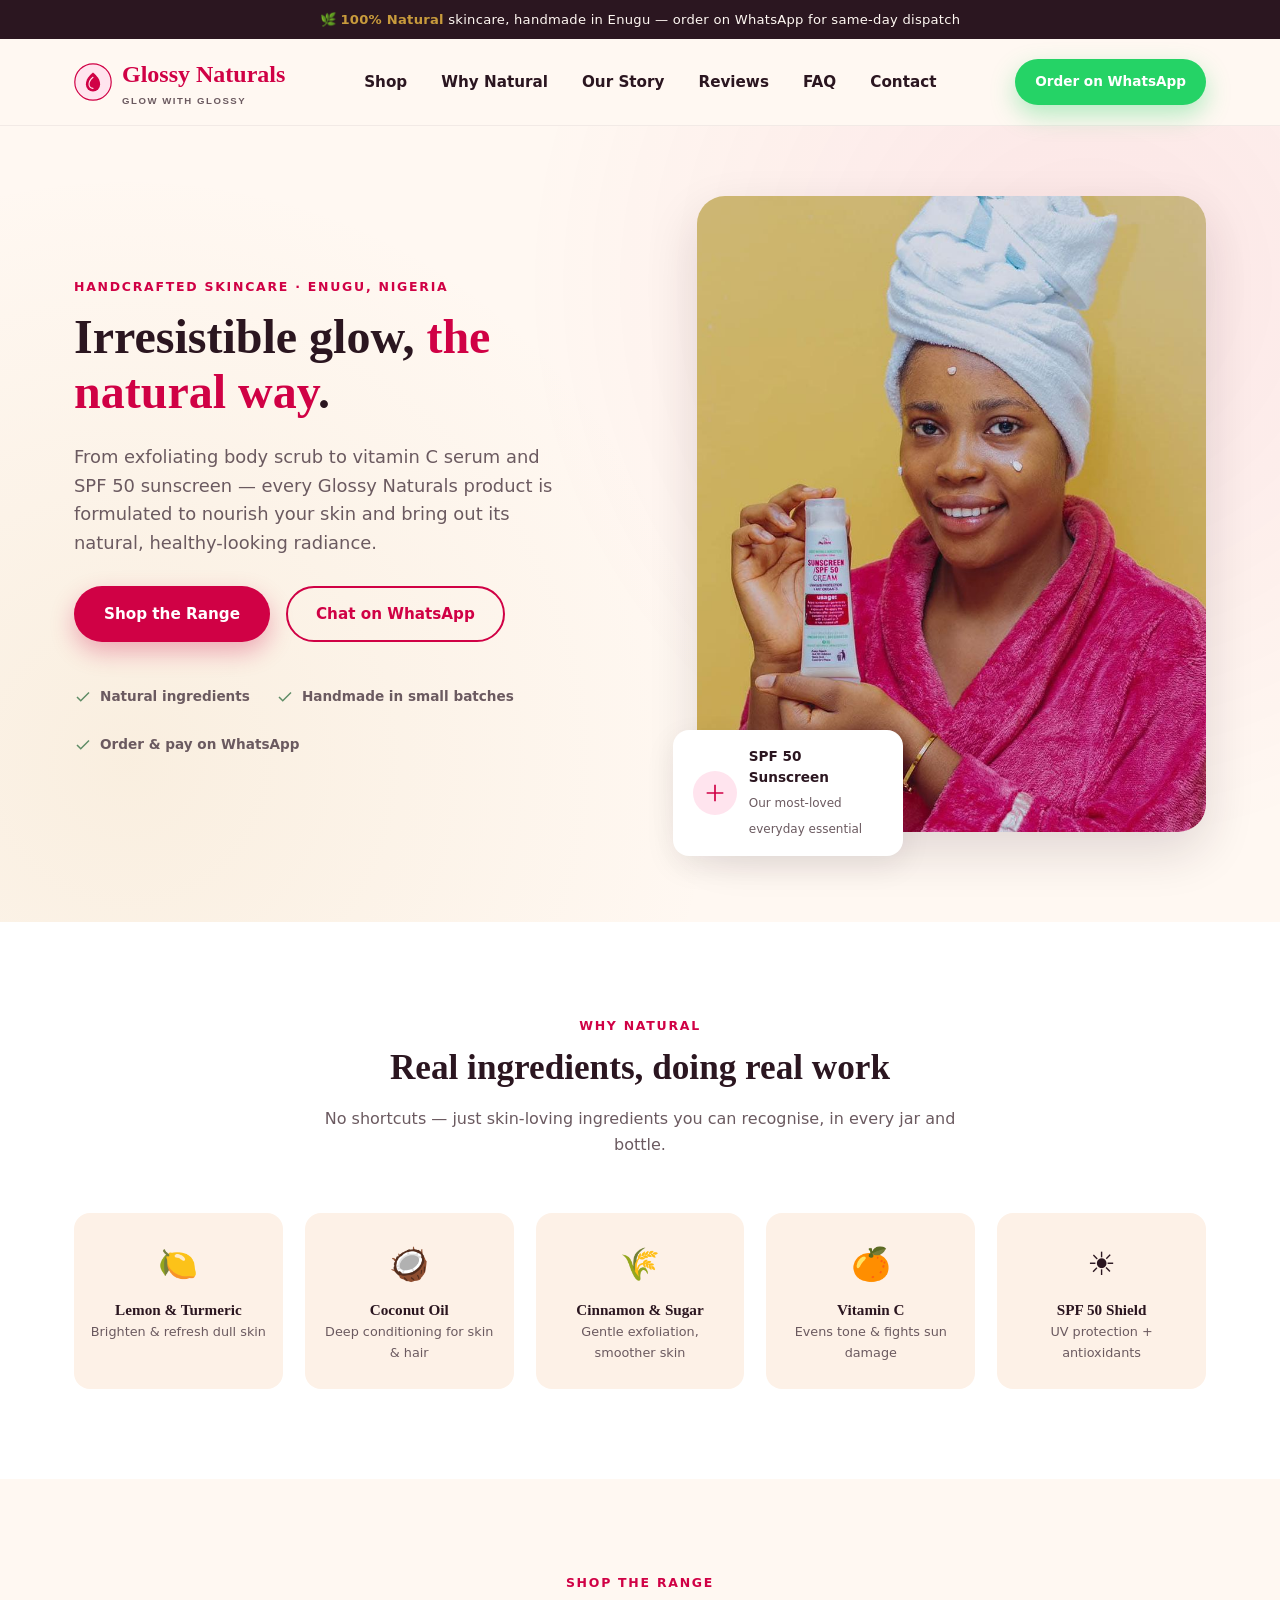
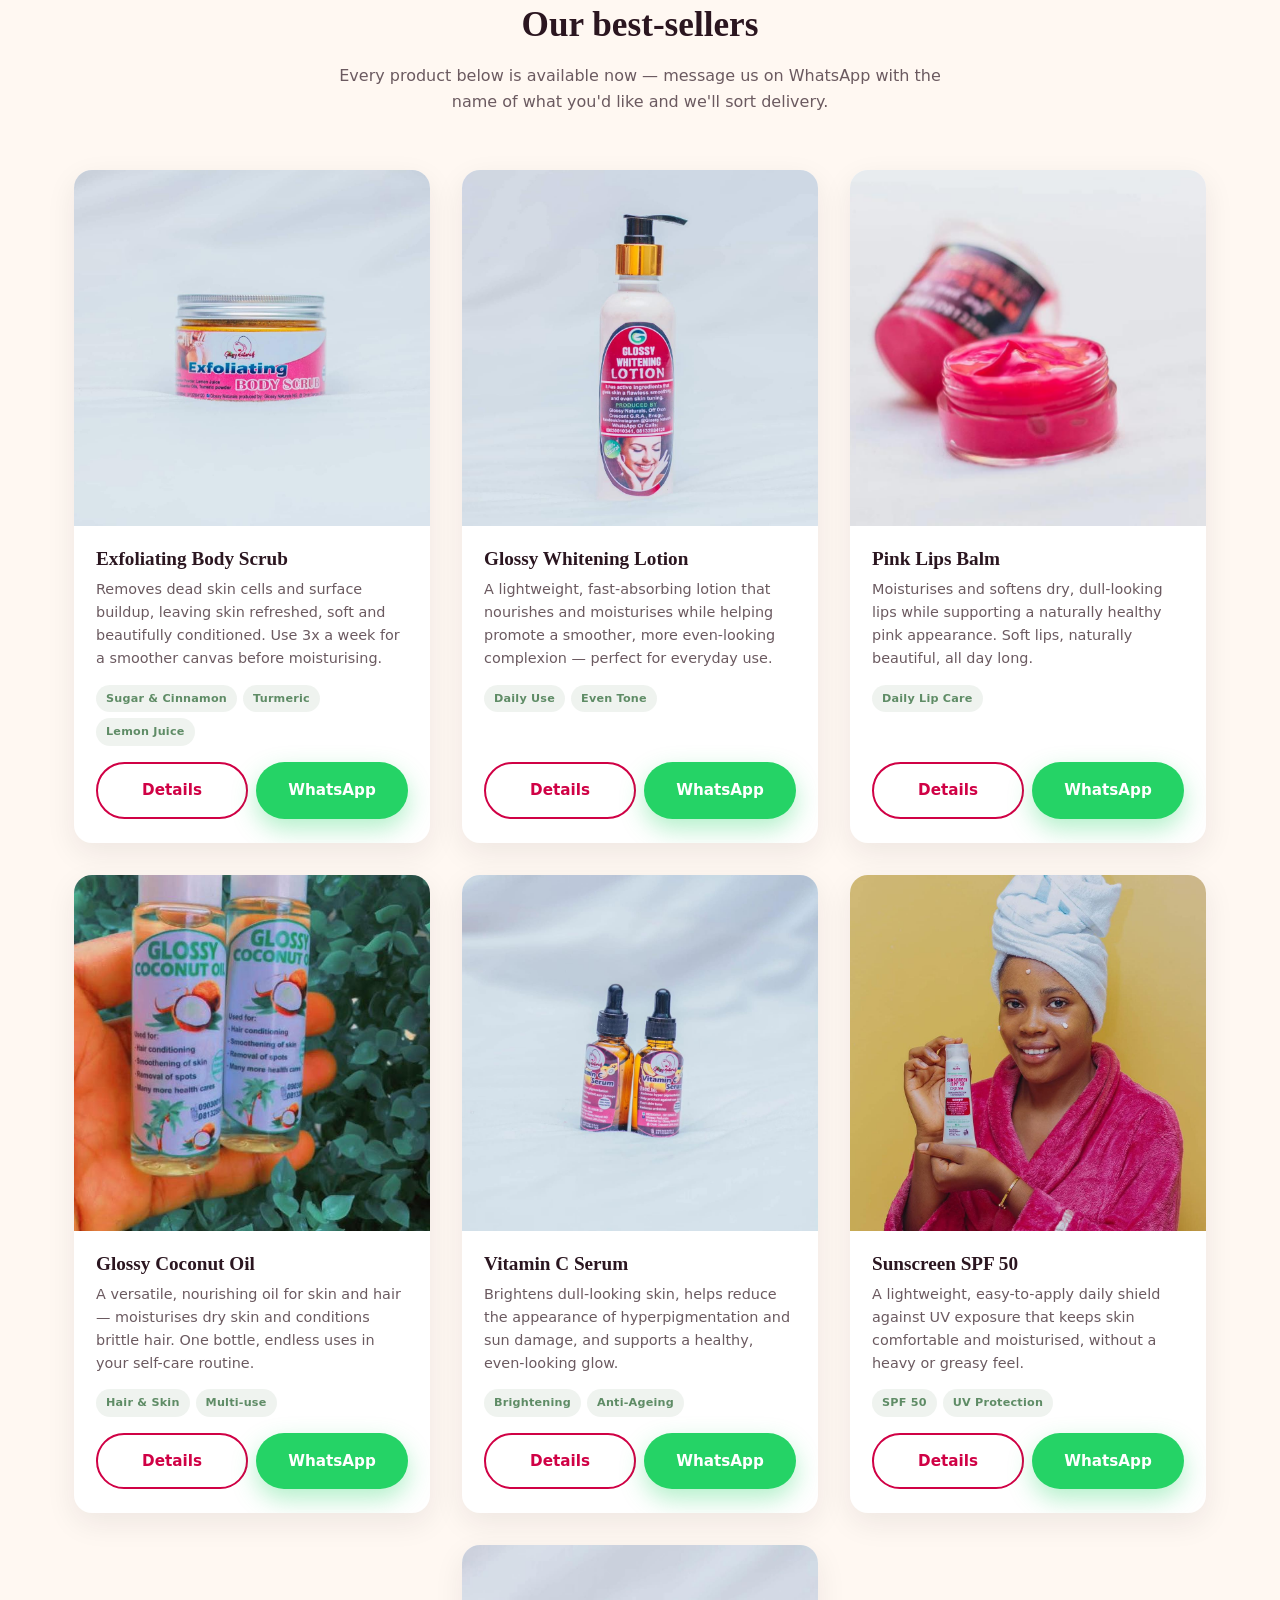
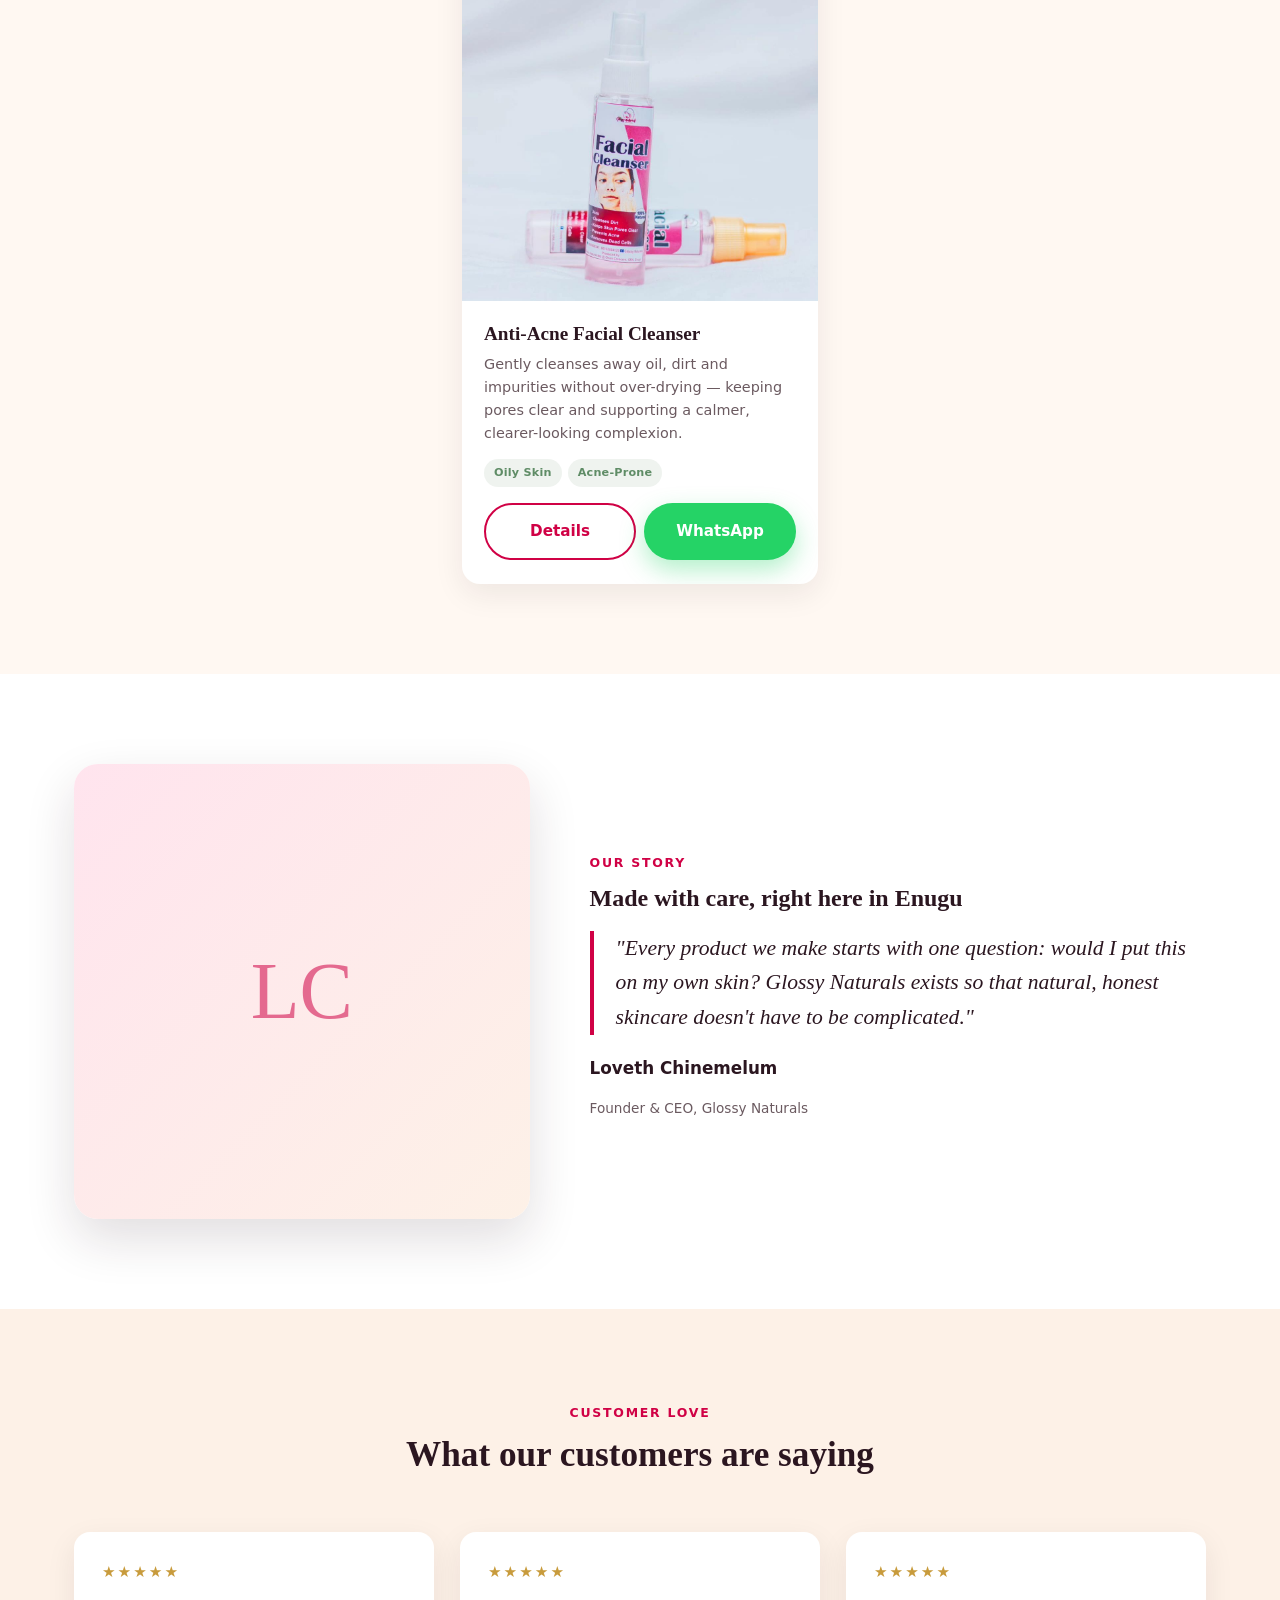
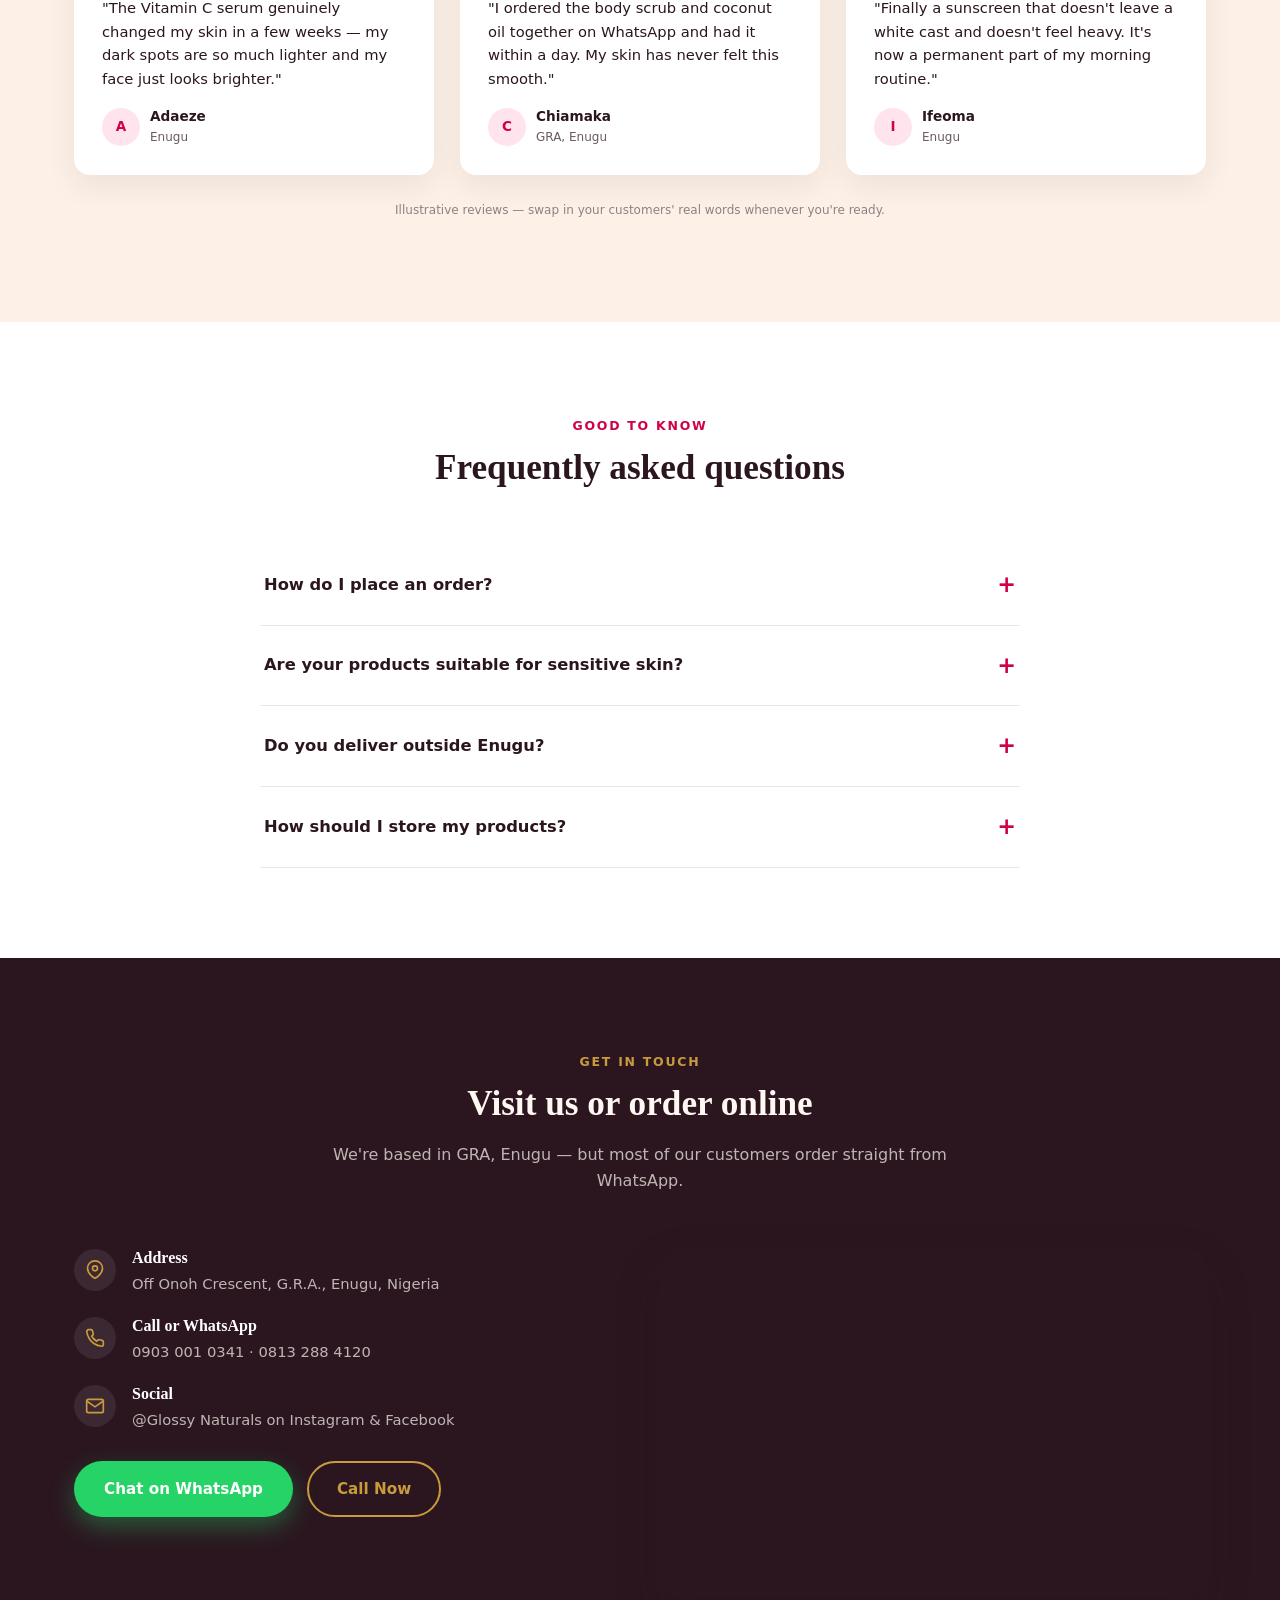
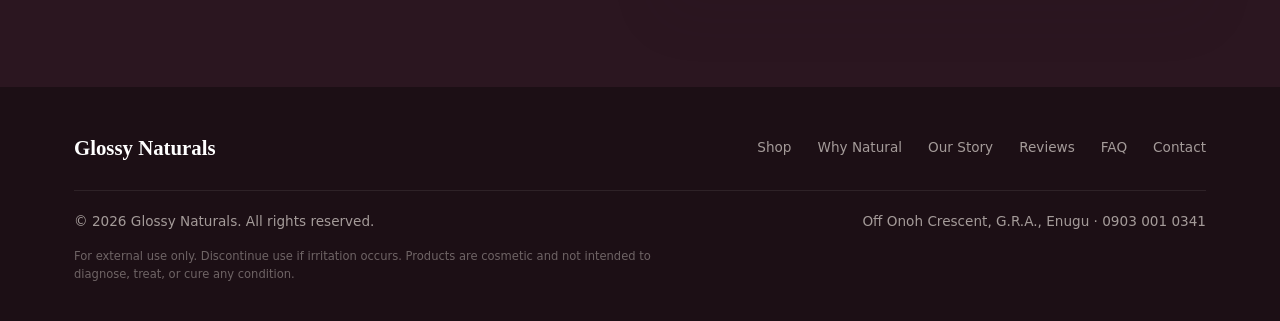
==== index.html @ 14a7ec9c "Add Glossy Naturals skincare site with per-product pages Multi-page site for Glossy Naturals (Enugu," ====
<!DOCTYPE html>
<html lang="en">
<head>
<meta charset="UTF-8">
<meta name="viewport" content="width=device-width, initial-scale=1.0">
<title>Glossy Naturals | Natural Skincare, Handcrafted in Enugu</title>
<meta name="description" content="Glossy Naturals — natural body scrubs, whitening lotion, vitamin C serum, sunscreen and more, handcrafted in Enugu. Order on WhatsApp today.">
<link rel="stylesheet" href="css/style.css">
</head>
<body>

<div class="topbar">🌿 <strong>100% Natural</strong> skincare, handmade in Enugu — order on WhatsApp for same-day dispatch</div>

<header>
  <div class="nav-wrap">
    <a href="#top" class="logo">
      <svg class="mark" viewBox="0 0 48 48" fill="none" xmlns="http://www.w3.org/2000/svg">
        <circle cx="24" cy="24" r="23" fill="#FFE4EE" stroke="#D00145" stroke-width="1.5"/>
        <path d="M24 12c-5 4-9 9-9 15a9 9 0 0018 0c0-6-4-11-9-15z" fill="#D00145"/>
        <path d="M24 18c-2.8 2.4-5 5.4-5 8.6A5 5 0 0024 32" stroke="#FFE4EE" stroke-width="1.4" stroke-linecap="round" fill="none"/>
      </svg>
      <span>Glossy Naturals<br><small>Glow With Glossy</small></span>
    </a>
    <nav class="links">
      <a href="#shop">Shop</a>
      <a href="#ingredients">Why Natural</a>
      <a href="#founder">Our Story</a>
      <a href="#reviews">Reviews</a>
      <a href="#faq">FAQ</a>
      <a href="#contact">Contact</a>
    </nav>
    <div class="nav-cta">
      <a href="https://wa.me/2349030010341?text=Hi%20Glossy%20Naturals%2C%20I%27d%20like%20to%20place%20an%20order" class="btn btn-whatsapp btn-sm" target="_blank" rel="noopener">Order on WhatsApp</a>
      <button class="hamburger" aria-label="Menu" id="hamburgerBtn">
        <span></span><span></span><span></span>
      </button>
    </div>
  </div>
  <div class="mobile-menu" id="mobileMenu">
    <a href="#shop">Shop</a>
    <a href="#ingredients">Why Natural</a>
    <a href="#founder">Our Story</a>
    <a href="#reviews">Reviews</a>
    <a href="#faq">FAQ</a>
    <a href="#contact">Contact</a>
  </div>
</header>

<div id="top"></div>

<section class="hero">
  <div class="container">
    <div class="hero-copy reveal">
      <span class="eyebrow">Handcrafted Skincare · Enugu, Nigeria</span>
      <h1>Irresistible glow, <em>the natural way</em>.</h1>
      <p class="lead">From exfoliating body scrub to vitamin C serum and SPF 50 sunscreen — every Glossy Naturals product is formulated to nourish your skin and bring out its natural, healthy-looking radiance.</p>
      <div class="hero-ctas">
        <a href="#shop" class="btn btn-primary">Shop the Range</a>
        <a href="https://wa.me/2349030010341?text=Hi%20Glossy%20Naturals%2C%20I%27d%20like%20to%20place%20an%20order" class="btn btn-outline" target="_blank" rel="noopener">Chat on WhatsApp</a>
      </div>
      <div class="hero-trust">
        <div><svg width="18" height="18" viewBox="0 0 24 24" fill="none" stroke="currentColor" stroke-width="2"><path d="M20 6L9 17l-5-5"/></svg> Natural ingredients</div>
        <div><svg width="18" height="18" viewBox="0 0 24 24" fill="none" stroke="currentColor" stroke-width="2"><path d="M20 6L9 17l-5-5"/></svg> Handmade in small batches</div>
        <div><svg width="18" height="18" viewBox="0 0 24 24" fill="none" stroke="currentColor" stroke-width="2"><path d="M20 6L9 17l-5-5"/></svg> Order &amp; pay on WhatsApp</div>
      </div>
    </div>
    <div class="hero-photo reveal">
      <div class="frame"><img src="images/sunscreen-hero.jpg" alt="Customer applying Glossy Naturals Sunscreen SPF 50 cream"></div>
      <div class="hero-badge">
        <div class="dot">
          <svg width="20" height="20" viewBox="0 0 24 24" fill="none" stroke="currentColor" stroke-width="2"><path d="M12 2v20M2 12h20"/></svg>
        </div>
        <div>
          <strong>SPF 50 Sunscreen</strong>
          <span>Our most-loved everyday essential</span>
        </div>
      </div>
    </div>
  </div>
</section>

<section class="ingredients" id="ingredients">
  <div class="container">
    <div class="section-head reveal">
      <span class="eyebrow">Why Natural</span>
      <h2>Real ingredients, doing real work</h2>
      <p>No shortcuts — just skin-loving ingredients you can recognise, in every jar and bottle.</p>
    </div>
    <div class="ing-grid">
      <div class="ing-card reveal">
        <div class="emoji">🍋</div>
        <h4>Lemon &amp; Turmeric</h4>
        <p>Brighten &amp; refresh dull skin</p>
      </div>
      <div class="ing-card reveal">
        <div class="emoji">🥥</div>
        <h4>Coconut Oil</h4>
        <p>Deep conditioning for skin &amp; hair</p>
      </div>
      <div class="ing-card reveal">
        <div class="emoji">🌾</div>
        <h4>Cinnamon &amp; Sugar</h4>
        <p>Gentle exfoliation, smoother skin</p>
      </div>
      <div class="ing-card reveal">
        <div class="emoji">🍊</div>
        <h4>Vitamin C</h4>
        <p>Evens tone &amp; fights sun damage</p>
      </div>
      <div class="ing-card reveal">
        <div class="emoji">☀️</div>
        <h4>SPF 50 Shield</h4>
        <p>UV protection + antioxidants</p>
      </div>
    </div>
  </div>
</section>

<section class="products" id="shop">
  <div class="container">
    <div class="section-head reveal">
      <span class="eyebrow">Shop The Range</span>
      <h2>Our best-sellers</h2>
      <p>Every product below is available now — message us on WhatsApp with the name of what you'd like and we'll sort delivery.</p>
    </div>
    <div class="prod-grid">

      <div class="prod-card reveal">
        <div class="prod-img"><a href="scrub.html"><img src="images/scrub.jpg" alt="Glossy Naturals Exfoliating Body Scrub jar"></a></div>
        <div class="prod-body">
          <h3><a href="scrub.html">Exfoliating Body Scrub</a></h3>
          <p class="desc">Removes dead skin cells and surface buildup, leaving skin refreshed, soft and beautifully conditioned. Use 3x a week for a smoother canvas before moisturising.</p>
          <div class="prod-tags"><span>Sugar &amp; Cinnamon</span><span>Turmeric</span><span>Lemon Juice</span></div>
          <div class="prod-actions">
            <a href="scrub.html" class="btn btn-outline">Details</a>
            <a href="https://wa.me/2349030010341?text=Hi%2C%20I%27d%20like%20to%20order%20the%20Exfoliating%20Body%20Scrub" class="btn btn-whatsapp" target="_blank" rel="noopener">WhatsApp</a>
          </div>
        </div>
      </div>

      <div class="prod-card reveal">
        <div class="prod-img"><a href="whitening-lotion.html"><img src="images/lotion.jpg" alt="Glossy Whitening Body Lotion bottle"></a></div>
        <div class="prod-body">
          <h3><a href="whitening-lotion.html">Glossy Whitening Lotion</a></h3>
          <p class="desc">A lightweight, fast-absorbing lotion that nourishes and moisturises while helping promote a smoother, more even-looking complexion — perfect for everyday use.</p>
          <div class="prod-tags"><span>Daily Use</span><span>Even Tone</span></div>
          <div class="prod-actions">
            <a href="whitening-lotion.html" class="btn btn-outline">Details</a>
            <a href="https://wa.me/2349030010341?text=Hi%2C%20I%27d%20like%20to%20order%20the%20Glossy%20Whitening%20Lotion" class="btn btn-whatsapp" target="_blank" rel="noopener">WhatsApp</a>
          </div>
        </div>
      </div>

      <div class="prod-card reveal">
        <div class="prod-img"><a href="lip-balm.html"><img src="images/lipbalm.jpg" alt="Pink Lips Balm open jar"></a></div>
        <div class="prod-body">
          <h3><a href="lip-balm.html">Pink Lips Balm</a></h3>
          <p class="desc">Moisturises and softens dry, dull-looking lips while supporting a naturally healthy pink appearance. Soft lips, naturally beautiful, all day long.</p>
          <div class="prod-tags"><span>Daily Lip Care</span></div>
          <div class="prod-actions">
            <a href="lip-balm.html" class="btn btn-outline">Details</a>
            <a href="https://wa.me/2349030010341?text=Hi%2C%20I%27d%20like%20to%20order%20the%20Pink%20Lips%20Balm" class="btn btn-whatsapp" target="_blank" rel="noopener">WhatsApp</a>
          </div>
        </div>
      </div>

      <div class="prod-card reveal">
        <div class="prod-img"><a href="coconut-oil.html"><img src="images/coconut-oil.jpg" alt="Glossy Coconut Oil bottles"></a></div>
        <div class="prod-body">
          <h3><a href="coconut-oil.html">Glossy Coconut Oil</a></h3>
          <p class="desc">A versatile, nourishing oil for skin and hair — moisturises dry skin and conditions brittle hair. One bottle, endless uses in your self-care routine.</p>
          <div class="prod-tags"><span>Hair &amp; Skin</span><span>Multi-use</span></div>
          <div class="prod-actions">
            <a href="coconut-oil.html" class="btn btn-outline">Details</a>
            <a href="https://wa.me/2349030010341?text=Hi%2C%20I%27d%20like%20to%20order%20the%20Glossy%20Coconut%20Oil" class="btn btn-whatsapp" target="_blank" rel="noopener">WhatsApp</a>
          </div>
        </div>
      </div>

      <div class="prod-card reveal">
        <div class="prod-img"><a href="vitamin-c-serum.html"><img src="images/vitamin-c-serum.jpg" alt="Glossy Naturals Vitamin C Serum bottles"></a></div>
        <div class="prod-body">
          <h3><a href="vitamin-c-serum.html">Vitamin C Serum</a></h3>
          <p class="desc">Brightens dull-looking skin, helps reduce the appearance of hyperpigmentation and sun damage, and supports a healthy, even-looking glow.</p>
          <div class="prod-tags"><span>Brightening</span><span>Anti-Ageing</span></div>
          <div class="prod-actions">
            <a href="vitamin-c-serum.html" class="btn btn-outline">Details</a>
            <a href="https://wa.me/2349030010341?text=Hi%2C%20I%27d%20like%20to%20order%20the%20Vitamin%20C%20Serum" class="btn btn-whatsapp" target="_blank" rel="noopener">WhatsApp</a>
          </div>
        </div>
      </div>

      <div class="prod-card reveal">
        <div class="prod-img"><a href="sunscreen.html"><img src="images/sunscreen-hero.jpg" alt="Glossy Naturals Sunscreen SPF 50 Cream"></a></div>
        <div class="prod-body">
          <h3><a href="sunscreen.html">Sunscreen SPF 50</a></h3>
          <p class="desc">A lightweight, easy-to-apply daily shield against UV exposure that keeps skin comfortable and moisturised, without a heavy or greasy feel.</p>
          <div class="prod-tags"><span>SPF 50</span><span>UV Protection</span></div>
          <div class="prod-actions">
            <a href="sunscreen.html" class="btn btn-outline">Details</a>
            <a href="https://wa.me/2349030010341?text=Hi%2C%20I%27d%20like%20to%20order%20the%20Sunscreen%20SPF%2050" class="btn btn-whatsapp" target="_blank" rel="noopener">WhatsApp</a>
          </div>
        </div>
      </div>

      <div class="prod-card reveal">
        <div class="prod-img"><a href="facial-cleanser.html"><img src="images/facial-cleanser.jpg" alt="Glossy Naturals Facial Cleanser bottles"></a></div>
        <div class="prod-body">
          <h3><a href="facial-cleanser.html">Anti-Acne Facial Cleanser</a></h3>
          <p class="desc">Gently cleanses away oil, dirt and impurities without over-drying — keeping pores clear and supporting a calmer, clearer-looking complexion.</p>
          <div class="prod-tags"><span>Oily Skin</span><span>Acne-Prone</span></div>
          <div class="prod-actions">
            <a href="facial-cleanser.html" class="btn btn-outline">Details</a>
            <a href="https://wa.me/2349030010341?text=Hi%2C%20I%27d%20like%20to%20order%20the%20Anti-Acne%20Facial%20Cleanser" class="btn btn-whatsapp" target="_blank" rel="noopener">WhatsApp</a>
          </div>
        </div>
      </div>

    </div>
  </div>
</section>

<section class="founder" id="founder">
  <div class="container">
    <div class="founder-photo reveal">
      <span class="initials">LC</span>
    </div>
    <div class="reveal">
      <span class="eyebrow">Our Story</span>
      <h2>Made with care, right here in Enugu</h2>
      <p class="founder-quote">"Every product we make starts with one question: would I put this on my own skin? Glossy Naturals exists so that natural, honest skincare doesn't have to be complicated."</p>
      <p class="founder-name">Loveth Chinemelum</p>
      <p class="founder-role">Founder &amp; CEO, Glossy Naturals</p>
    </div>
  </div>
</section>

<section class="reviews" id="reviews">
  <div class="container">
    <div class="section-head reveal">
      <span class="eyebrow">Customer Love</span>
      <h2>What our customers are saying</h2>
    </div>
    <div class="rev-grid">
      <div class="rev-card reveal">
        <div class="stars">★★★★★</div>
        <p>"The Vitamin C serum genuinely changed my skin in a few weeks — my dark spots are so much lighter and my face just looks brighter."</p>
        <div class="rev-who">
          <div class="rev-avatar">A</div>
          <div><div class="rev-name">Adaeze</div><div class="rev-loc">Enugu</div></div>
        </div>
      </div>
      <div class="rev-card reveal">
        <div class="stars">★★★★★</div>
        <p>"I ordered the body scrub and coconut oil together on WhatsApp and had it within a day. My skin has never felt this smooth."</p>
        <div class="rev-who">
          <div class="rev-avatar">C</div>
          <div><div class="rev-name">Chiamaka</div><div class="rev-loc">GRA, Enugu</div></div>
        </div>
      </div>
      <div class="rev-card reveal">
        <div class="stars">★★★★★</div>
        <p>"Finally a sunscreen that doesn't leave a white cast and doesn't feel heavy. It's now a permanent part of my morning routine."</p>
        <div class="rev-who">
          <div class="rev-avatar">I</div>
          <div><div class="rev-name">Ifeoma</div><div class="rev-loc">Enugu</div></div>
        </div>
      </div>
    </div>
    <p class="reviews-note">Illustrative reviews — swap in your customers' real words whenever you're ready.</p>
  </div>
</section>

<section class="faq" id="faq">
  <div class="container">
    <div class="section-head reveal">
      <span class="eyebrow">Good To Know</span>
      <h2>Frequently asked questions</h2>
    </div>
    <div class="faq-list">
      <div class="faq-item reveal">
        <div class="faq-q">How do I place an order? <span class="plus">+</span></div>
        <div class="faq-a"><div class="faq-a-inner">Message us directly on WhatsApp with the product(s) you'd like, and we'll confirm price and arrange delivery or pickup from our GRA location in Enugu.</div></div>
      </div>
      <div class="faq-item reveal">
        <div class="faq-q">Are your products suitable for sensitive skin? <span class="plus">+</span></div>
        <div class="faq-a"><div class="faq-a-inner">Our formulas are made to be gentle for everyday use, but we always recommend a small patch test first, and to discontinue use if any irritation occurs — especially with exfoliating or active products.</div></div>
      </div>
      <div class="faq-item reveal">
        <div class="faq-q">Do you deliver outside Enugu? <span class="plus">+</span></div>
        <div class="faq-a"><div class="faq-a-inner">Yes — send us your location on WhatsApp and we'll let you know the delivery options and cost for your area.</div></div>
      </div>
      <div class="faq-item reveal">
        <div class="faq-q">How should I store my products? <span class="plus">+</span></div>
        <div class="faq-a"><div class="faq-a-inner">Keep all products in a cool, dry place, out of reach of children, and away from direct sunlight to preserve freshness.</div></div>
      </div>
    </div>
  </div>
</section>

<section class="contact" id="contact">
  <div class="container">
    <div class="section-head reveal">
      <span class="eyebrow">Get In Touch</span>
      <h2>Visit us or order online</h2>
      <p>We're based in GRA, Enugu — but most of our customers order straight from WhatsApp.</p>
    </div>
    <div class="contact-grid">
      <div class="contact-info reveal">
        <div class="info-row">
          <div class="ic"><svg width="20" height="20" viewBox="0 0 24 24" fill="none" stroke="currentColor" stroke-width="2"><path d="M21 10c0 7-9 12-9 12s-9-5-9-12a9 9 0 0118 0z"/><circle cx="12" cy="10" r="3"/></svg></div>
          <div><h4>Address</h4><p>Off Onoh Crescent, G.R.A., Enugu, Nigeria</p></div>
        </div>
        <div class="info-row">
          <div class="ic"><svg width="20" height="20" viewBox="0 0 24 24" fill="none" stroke="currentColor" stroke-width="2"><path d="M22 16.92v3a2 2 0 01-2.18 2 19.79 19.79 0 01-8.63-3.07 19.5 19.5 0 01-6-6 19.79 19.79 0 01-3.07-8.67A2 2 0 014.11 2h3a2 2 0 012 1.72c.13.96.36 1.9.68 2.81a2 2 0 01-.45 2.11L8.09 9.91a16 16 0 006 6l1.27-1.27a2 2 0 012.11-.45c.91.32 1.85.55 2.81.68A2 2 0 0122 16.92z"/></svg></div>
          <div><h4>Call or WhatsApp</h4><p>0903 001 0341 · 0813 288 4120</p></div>
        </div>
        <div class="info-row">
          <div class="ic"><svg width="20" height="20" viewBox="0 0 24 24" fill="none" stroke="currentColor" stroke-width="2"><rect x="2" y="4" width="20" height="16" rx="2"/><path d="M22 6l-10 7L2 6"/></svg></div>
          <div><h4>Social</h4><p>@Glossy Naturals on Instagram &amp; Facebook</p></div>
        </div>
        <div class="contact-ctas">
          <a href="https://wa.me/2349030010341?text=Hi%20Glossy%20Naturals%2C%20I%27d%20like%20to%20place%20an%20order" class="btn btn-whatsapp" target="_blank" rel="noopener">Chat on WhatsApp</a>
          <a href="tel:+2349030010341" class="btn btn-outline" style="border-color:var(--gold);color:var(--gold);">Call Now</a>
        </div>
      </div>
      <div class="map-wrap reveal">
        <iframe src="https://maps.google.com/maps?q=Onoh+Crescent+GRA+Enugu+Nigeria&z=15&output=embed" loading="lazy" allowfullscreen></iframe>
      </div>
    </div>
  </div>
</section>

<footer>
  <div class="container">
    <div class="foot-top">
      <div class="foot-logo">Glossy Naturals</div>
      <div class="foot-links">
        <a href="#shop">Shop</a>
        <a href="#ingredients">Why Natural</a>
        <a href="#founder">Our Story</a>
        <a href="#reviews">Reviews</a>
        <a href="#faq">FAQ</a>
        <a href="#contact">Contact</a>
      </div>
    </div>
    <div class="foot-bottom">
      <span>© <span id="year"></span> Glossy Naturals. All rights reserved.</span>
      <span>Off Onoh Crescent, G.R.A., Enugu · 0903 001 0341</span>
    </div>
    <p class="disclaimer">For external use only. Discontinue use if irritation occurs. Products are cosmetic and not intended to diagnose, treat, or cure any condition.</p>
  </div>
</footer>

<div class="sticky-cta">
  <a href="https://wa.me/2349030010341?text=Hi%20Glossy%20Naturals%2C%20I%27d%20like%20to%20place%20an%20order" class="btn btn-whatsapp" target="_blank" rel="noopener">WhatsApp</a>
  <a href="tel:+2349030010341" class="btn btn-primary">Call</a>
</div>

<script src="js/script.js"></script>

</body>
</html>
---- css/style.css ----
:root{
    --pink: #d00145;
    --pink-dark: #8f0030;
    --pink-light: #ffe4ee;
    --gold: #c89b3c;
    --cream: #fff8f2;
    --cream-2: #fdf1e7;
    --sage: #5f8c66;
    --ink: #2b1620;
    --ink-soft: #6b5a60;
    --white: #ffffff;
    --radius: 18px;
    --shadow: 0 10px 30px rgba(43,22,32,0.08);
    --shadow-lg: 0 20px 50px rgba(43,22,32,0.14);
  }
  *{box-sizing:border-box;}
  html{scroll-behavior:smooth;}
  body{
    margin:0;
    font-family:'Segoe UI', system-ui, -apple-system, sans-serif;
    color:var(--ink);
    background:var(--cream);
    line-height:1.6;
    overflow-x:hidden;
  }
  h1,h2,h3,h4{
    font-family:'Georgia', 'Times New Roman', serif;
    margin:0 0 .5em;
    line-height:1.15;
  }
  p{margin:0 0 1em;}
  a{color:inherit;text-decoration:none;}
  img{max-width:100%;display:block;}
  ul{margin:0;padding:0;list-style:none;}
  .container{max-width:1180px;margin:0 auto;padding:0 24px;}
  section{padding:90px 0;}
  .eyebrow{
    display:inline-block;
    font-size:.78rem;
    letter-spacing:.14em;
    text-transform:uppercase;
    color:var(--pink);
    font-weight:700;
    margin-bottom:12px;
  }
  .btn{
    display:inline-flex;
    align-items:center;
    gap:8px;
    padding:14px 28px;
    border-radius:999px;
    font-weight:600;
    font-size:.95rem;
    cursor:pointer;
    border:2px solid transparent;
    transition:transform .2s ease, box-shadow .2s ease, background .2s ease, color .2s ease;
  }
  .btn:hover{transform:translateY(-2px);}
  .btn-primary{background:var(--pink);color:var(--white);box-shadow:0 10px 24px rgba(208,1,69,.3);}
  .btn-primary:hover{background:var(--pink-dark);}
  .btn-outline{border-color:var(--pink);color:var(--pink);background:transparent;}
  .btn-outline:hover{background:var(--pink);color:var(--white);}
  .btn-whatsapp{background:#25D366;color:#fff;box-shadow:0 10px 24px rgba(37,211,102,.35);}
  .btn-whatsapp:hover{background:#1ea952;}
  .btn-sm{padding:10px 18px;font-size:.85rem;}

  /* ============ TOP BAR ============ */
  .topbar{
    background:var(--ink);
    color:var(--cream);
    text-align:center;
    font-size:.82rem;
    padding:9px 12px;
    letter-spacing:.02em;
  }
  .topbar strong{color:var(--gold);}

  /* ============ HEADER ============ */
  header{
    position:sticky;
    top:0;
    z-index:1000;
    background:var(--cream);
    border-bottom:1px solid rgba(43,22,32,0.06);
  }
  .nav-wrap{
    display:flex;
    align-items:center;
    justify-content:space-between;
    padding:16px 24px;
    max-width:1180px;
    margin:0 auto;
  }
  .logo{
    display:flex;
    align-items:center;
    gap:10px;
    font-family:'Georgia', serif;
    font-weight:700;
    font-size:1.5rem;
    color:var(--pink);
  }
  .logo .mark{
    width:38px;height:38px;flex:none;
  }
  .logo small{
    display:block;
    font-family:'Segoe UI', sans-serif;
    font-size:.6rem;
    letter-spacing:.16em;
    text-transform:uppercase;
    color:var(--ink-soft);
    font-weight:600;
  }
  nav.links{display:flex;gap:34px;}
  nav.links a{
    font-size:.95rem;
    font-weight:600;
    color:var(--ink);
    position:relative;
    padding:4px 0;
  }
  nav.links a::after{
    content:"";
    position:absolute;left:0;bottom:-2px;
    width:0;height:2px;background:var(--pink);
    transition:width .25s ease;
  }
  nav.links a:hover::after{width:100%;}
  .nav-cta{display:flex;align-items:center;gap:14px;}
  .hamburger{
    display:none;
    flex-direction:column;
    gap:5px;
    cursor:pointer;
    background:none;border:none;padding:6px;
  }
  .hamburger span{width:26px;height:2px;background:var(--ink);border-radius:2px;transition:.3s;}
  .mobile-menu{
    display:none;
    flex-direction:column;
    background:var(--white);
    border-top:1px solid rgba(43,22,32,0.08);
    padding:10px 24px 22px;
  }
  .mobile-menu a{
    padding:14px 0;
    border-bottom:1px solid rgba(43,22,32,0.06);
    font-weight:600;
  }
  .mobile-menu.open{display:flex;}

  /* ============ HERO ============ */
  .hero{
    padding:70px 0 90px;
    background:
      radial-gradient(circle at 85% 20%, rgba(208,1,69,0.08), transparent 45%),
      radial-gradient(circle at 10% 80%, rgba(200,155,60,0.10), transparent 45%);
  }
  .hero .container{
    display:grid;
    grid-template-columns:1.05fr .95fr;
    gap:60px;
    align-items:center;
  }
  .hero h1{font-size:3rem;color:var(--ink);}
  .hero h1 em{color:var(--pink);font-style:normal;}
  .hero p.lead{font-size:1.12rem;color:var(--ink-soft);max-width:480px;}
  .hero-ctas{display:flex;gap:16px;margin-top:28px;flex-wrap:wrap;}
  .hero-trust{
    display:flex;gap:26px;margin-top:44px;flex-wrap:wrap;
  }
  .hero-trust div{font-size:.85rem;color:var(--ink-soft);display:flex;align-items:center;gap:8px;font-weight:600;}
  .hero-trust div svg{flex:none;color:var(--sage);}
  .hero-photo{position:relative;}
  .hero-photo .frame{
    border-radius:28px;
    overflow:hidden;
    box-shadow:var(--shadow-lg);
    aspect-ratio:4/5;
  }
  .hero-photo .frame img{width:100%;height:100%;object-fit:cover;}
  .hero-badge{
    position:absolute;
    bottom:-24px;left:-24px;
    background:var(--white);
    border-radius:16px;
    padding:16px 20px;
    box-shadow:var(--shadow);
    display:flex;align-items:center;gap:12px;
    max-width:230px;
  }
  .hero-badge .dot{
    width:44px;height:44px;border-radius:50%;
    background:var(--pink-light);
    display:flex;align-items:center;justify-content:center;
    color:var(--pink);flex:none;
  }
  .hero-badge strong{display:block;font-size:.85rem;}
  .hero-badge span{font-size:.75rem;color:var(--ink-soft);}

  /* ============ REVEAL ============ */
  .reveal{opacity:0;transform:translateY(24px);transition:opacity .4s ease, transform .4s ease;}
  .reveal.in{opacity:1;transform:translateY(0);}

  /* ============ SECTION HEAD ============ */
  .section-head{text-align:center;max-width:640px;margin:0 auto 56px;}
  .section-head h2{font-size:2.2rem;}
  .section-head p{color:var(--ink-soft);}

  /* ============ INGREDIENTS STRIP ============ */
  .ingredients{background:var(--white);}
  .ing-grid{
    display:grid;
    grid-template-columns:repeat(5,1fr);
    gap:22px;
  }
  .ing-card{
    text-align:center;
    padding:26px 14px;
    border-radius:16px;
    background:var(--cream-2);
    transition:transform .25s ease, box-shadow .25s ease;
  }
  .ing-card:hover{transform:translateY(-6px);box-shadow:var(--shadow);}
  .ing-card .emoji{font-size:2rem;margin-bottom:10px;}
  .ing-card h4{font-size:.95rem;margin-bottom:4px;}
  .ing-card p{font-size:.8rem;color:var(--ink-soft);margin:0;}

  /* ============ PRODUCTS ============ */
  .products{background:var(--cream);}
  .prod-grid{
    display:grid;
    grid-template-columns:repeat(3,1fr);
    gap:32px;
  }
  /* Centre a lone card left over in the final row */
  .prod-grid .prod-card:last-child:nth-child(3n+1){grid-column:2;}
  .prod-card{
    background:var(--white);
    border-radius:var(--radius);
    overflow:hidden;
    box-shadow:var(--shadow);
    display:flex;
    flex-direction:column;
    transition:transform .3s ease, box-shadow .3s ease;
  }
  .prod-card:hover{transform:translateY(-8px);box-shadow:var(--shadow-lg);}
  .prod-img{aspect-ratio:1/1;overflow:hidden;background:#f3ece6;}
  .prod-img img{width:100%;height:100%;object-fit:cover;transition:transform .4s ease;}
  .prod-card:hover .prod-img img{transform:scale(1.06);}
  .prod-body{padding:22px 22px 24px;display:flex;flex-direction:column;flex:1;}
  .prod-body h3{font-size:1.2rem;margin-bottom:8px;}
  .prod-body p.desc{font-size:.9rem;color:var(--ink-soft);margin-bottom:14px;}
  .prod-tags{display:flex;flex-wrap:wrap;gap:6px;margin-bottom:16px;}
  .prod-tags span{
    font-size:.7rem;
    font-weight:700;
    letter-spacing:.02em;
    color:var(--sage);
    background:rgba(95,140,102,0.1);
    padding:5px 10px;
    border-radius:999px;
  }
  .prod-img a{display:block;height:100%;}
  .prod-body h3 a{color:inherit;}
  .prod-body h3 a:hover{color:var(--pink);}
  .prod-actions{display:flex;gap:8px;margin-top:auto;}
  .prod-actions .btn{flex:1;justify-content:center;padding-left:14px;padding-right:14px;}

  /* ============ FOUNDER ============ */
  .founder{background:var(--white);}
  .founder .container{
    display:grid;
    grid-template-columns:.85fr 1.15fr;
    gap:60px;
    align-items:center;
  }
  .founder-photo{
    border-radius:24px;
    overflow:hidden;
    box-shadow:var(--shadow-lg);
    aspect-ratio:1/1;
    background:linear-gradient(135deg,var(--pink-light),var(--cream-2));
    display:flex;align-items:center;justify-content:center;
  }
  .founder-photo .initials{
    font-family:'Georgia',serif;
    font-size:5rem;
    color:var(--pink);
    opacity:.55;
  }
  .founder-quote{
    font-family:'Georgia',serif;
    font-size:1.35rem;
    font-style:italic;
    color:var(--ink);
    border-left:4px solid var(--pink);
    padding-left:22px;
    margin:18px 0 20px;
  }
  .founder-name{font-weight:700;font-size:1.05rem;}
  .founder-role{color:var(--ink-soft);font-size:.85rem;}

  /* ============ REVIEWS ============ */
  .reviews{background:var(--cream-2);}
  .rev-grid{
    display:grid;
    grid-template-columns:repeat(3,1fr);
    gap:26px;
  }
  .rev-card{
    background:var(--white);
    border-radius:16px;
    padding:28px;
    box-shadow:var(--shadow);
  }
  .stars{color:var(--gold);letter-spacing:2px;margin-bottom:12px;font-size:.95rem;}
  .rev-card p{font-size:.92rem;color:var(--ink);margin-bottom:16px;}
  .rev-who{display:flex;align-items:center;gap:10px;}
  .rev-avatar{
    width:38px;height:38px;border-radius:50%;
    background:var(--pink-light);color:var(--pink);
    display:flex;align-items:center;justify-content:center;
    font-weight:700;font-size:.85rem;flex:none;
  }
  .rev-name{font-weight:700;font-size:.85rem;}
  .rev-loc{font-size:.75rem;color:var(--ink-soft);}
  .reviews-note{
    text-align:center;
    font-size:.75rem;
    color:var(--ink-soft);
    margin-top:26px;
    opacity:.75;
  }

  /* ============ FAQ ============ */
  .faq{background:var(--white);}
  .faq-list{max-width:760px;margin:0 auto;}
  .faq-item{
    border-bottom:1px solid rgba(43,22,32,0.1);
  }
  .faq-q{
    display:flex;
    justify-content:space-between;
    align-items:center;
    padding:22px 4px;
    cursor:pointer;
    font-weight:700;
    font-size:1.02rem;
  }
  .faq-q .plus{
    font-size:1.4rem;
    color:var(--pink);
    transition:transform .25s ease;
    flex:none;
    margin-left:16px;
  }
  .faq-item.open .plus{transform:rotate(45deg);}
  .faq-a{
    max-height:0;
    overflow:hidden;
    transition:max-height .3s ease;
    font-size:.92rem;
    color:var(--ink-soft);
  }
  .faq-a-inner{padding:0 4px 22px;}
  .faq-item.open .faq-a{max-height:220px;}

  /* ============ CONTACT / MAP ============ */
  .contact{background:var(--ink);color:var(--cream);}
  .contact .section-head p{color:rgba(255,248,242,0.7);}
  .contact .section-head .eyebrow{color:var(--gold);}
  .contact-grid{
    display:grid;
    grid-template-columns:1fr 1fr;
    gap:40px;
    align-items:stretch;
  }
  .contact-info{display:flex;flex-direction:column;gap:22px;}
  .info-row{display:flex;gap:16px;align-items:flex-start;}
  .info-row .ic{
    width:42px;height:42px;border-radius:50%;
    background:rgba(255,255,255,0.08);
    display:flex;align-items:center;justify-content:center;
    flex:none;color:var(--gold);
  }
  .info-row h4{margin:0 0 4px;font-size:1rem;color:var(--white);}
  .info-row p{margin:0;color:rgba(255,248,242,0.7);font-size:.92rem;}
  .contact-ctas{display:flex;gap:14px;margin-top:8px;flex-wrap:wrap;}
  .map-wrap{
    border-radius:var(--radius);
    overflow:hidden;
    box-shadow:var(--shadow-lg);
    min-height:340px;
  }
  .map-wrap iframe{width:100%;height:100%;min-height:340px;border:0;filter:grayscale(.15);}

  /* ============ FOOTER ============ */
  footer{background:#1c0f15;color:rgba(255,248,242,0.6);padding:44px 0 26px;font-size:.85rem;}
  .foot-top{
    display:flex;justify-content:space-between;align-items:center;flex-wrap:wrap;gap:20px;
    padding-bottom:26px;border-bottom:1px solid rgba(255,255,255,0.08);
  }
  .foot-logo{font-family:'Georgia',serif;color:var(--white);font-size:1.3rem;font-weight:700;}
  .foot-links{display:flex;gap:26px;flex-wrap:wrap;}
  .foot-bottom{padding-top:20px;display:flex;justify-content:space-between;flex-wrap:wrap;gap:10px;}
  .disclaimer{font-size:.72rem;opacity:.6;max-width:600px;margin-top:14px;}

  /* ============ STICKY MOBILE CTA ============ */
  .sticky-cta{
    display:none;
    position:fixed;
    bottom:0;left:0;right:0;
    z-index:999;
    background:var(--white);
    box-shadow:0 -8px 24px rgba(0,0,0,0.12);
    padding:12px 16px;
    gap:10px;
  }
  .sticky-cta .btn{flex:1;justify-content:center;}

  /* ============ PRODUCT DETAIL PAGE ============ */
  .breadcrumb{
    padding:22px 0 0;
    font-size:.82rem;
    color:var(--ink-soft);
  }
  .breadcrumb a{color:var(--pink);font-weight:600;}
  .breadcrumb span{margin:0 6px;}

  .pd-hero{padding:28px 0 80px;}
  .pd-hero .container{
    display:grid;
    grid-template-columns:.95fr 1.05fr;
    gap:60px;
    align-items:flex-start;
  }
  .pd-image{
    border-radius:28px;
    overflow:hidden;
    box-shadow:var(--shadow-lg);
    aspect-ratio:1/1;
    position:sticky;
    top:110px;
  }
  .pd-image img{width:100%;height:100%;object-fit:cover;}
  .pd-title{font-size:2.4rem;margin-bottom:14px;}
  .pd-summary{font-size:1.05rem;color:var(--ink-soft);}
  .pd-ctas{display:flex;gap:16px;flex-wrap:wrap;margin:22px 0 30px;}
  .pd-block{margin-bottom:34px;}
  .pd-block h3{font-size:1.15rem;margin-bottom:14px;}
  .pd-benefits li{
    display:flex;gap:10px;align-items:flex-start;
    font-size:.95rem;margin-bottom:10px;color:var(--ink);
  }
  .pd-benefits li svg{flex:none;margin-top:3px;color:var(--sage);}
  .pd-howto{
    background:var(--cream-2);
    border-radius:16px;
    padding:20px 22px;
    font-size:.92rem;
    color:var(--ink);
  }
  .pd-caution{
    background:#fdeee9;
    border-left:4px solid #c85a2e;
    border-radius:10px;
    padding:18px 20px;
    font-size:.88rem;
    color:#6b3a20;
  }
  .pd-caution li{margin-bottom:6px;}
  .pd-caution ul{padding-left:18px;list-style:disc;}

  .related{background:var(--white);border-top:1px solid rgba(43,22,32,0.06);}
  .related-grid{
    display:grid;
    grid-template-columns:repeat(3,1fr);
    gap:28px;
  }

  /* ============ RESPONSIVE ============ */
  @media (max-width:980px){
    .hero .container{grid-template-columns:1fr;}
    .hero-photo{order:-1;max-width:420px;margin:0 auto;}
    .ing-grid{grid-template-columns:repeat(3,1fr);}
    .prod-grid{grid-template-columns:repeat(2,1fr);}
    .prod-grid .prod-card:last-child:nth-child(3n+1){grid-column:auto;}
    .founder .container{grid-template-columns:1fr;}
    .founder-photo{max-width:320px;margin:0 auto;}
    .rev-grid{grid-template-columns:1fr;}
    .contact-grid{grid-template-columns:1fr;}
    .pd-hero .container{grid-template-columns:1fr;}
    .pd-image{position:static;max-width:420px;margin:0 auto;}
    .related-grid{grid-template-columns:repeat(2,1fr);}
  }
  @media (max-width:720px){
    nav.links{display:none;}
    .hamburger{display:flex;}
    .nav-cta .btn{display:none;}
    .logo{font-size:1.15rem;gap:8px;}
    .logo .mark{width:32px;height:32px;}
    section{padding:64px 0;}
    .hero h1{font-size:2.2rem;}
    .ing-grid{grid-template-columns:repeat(2,1fr);}
    .prod-grid{grid-template-columns:1fr;}
    .prod-grid .prod-card:last-child:nth-child(3n+1){grid-column:auto;}
    .sticky-cta{display:flex;}
    body{padding-bottom:76px;}
    .foot-top,.foot-bottom{flex-direction:column;align-items:flex-start;}
    .pd-title{font-size:1.8rem;}
    .related-grid{grid-template-columns:1fr;}
  }
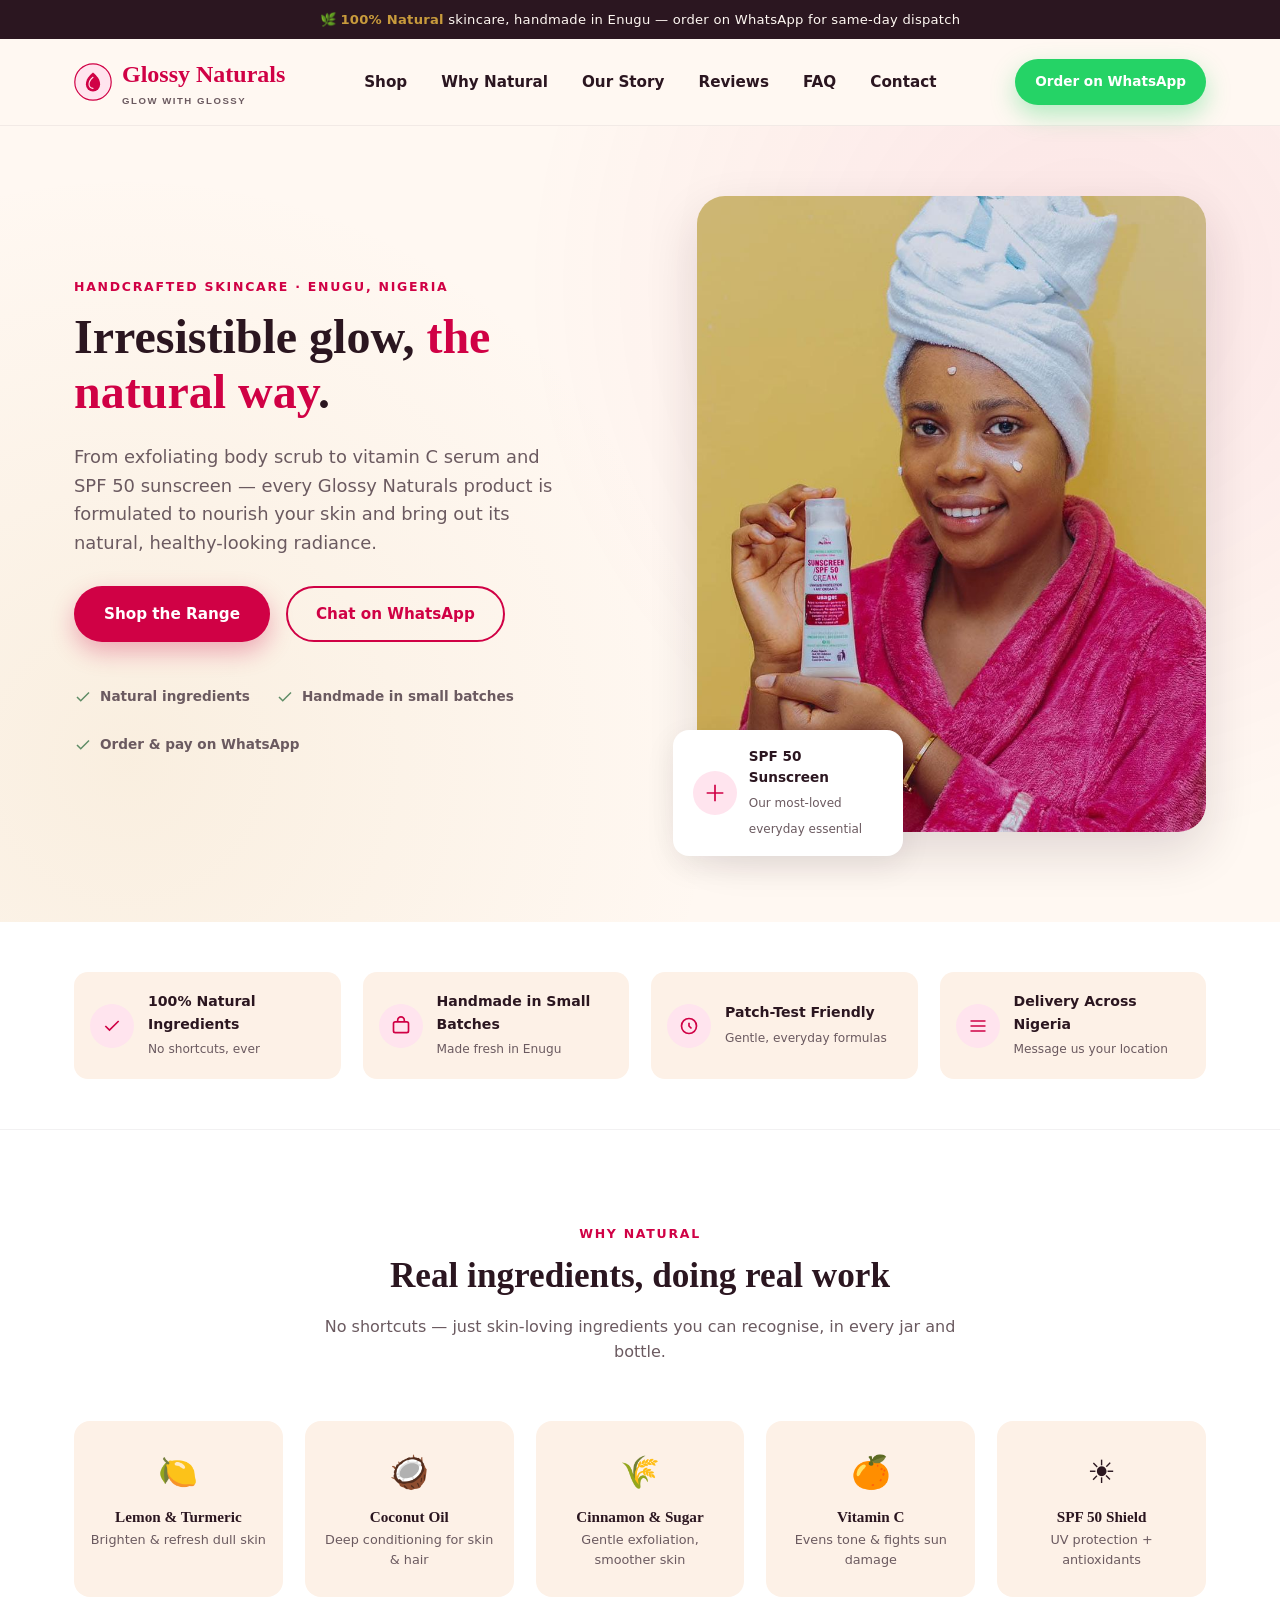
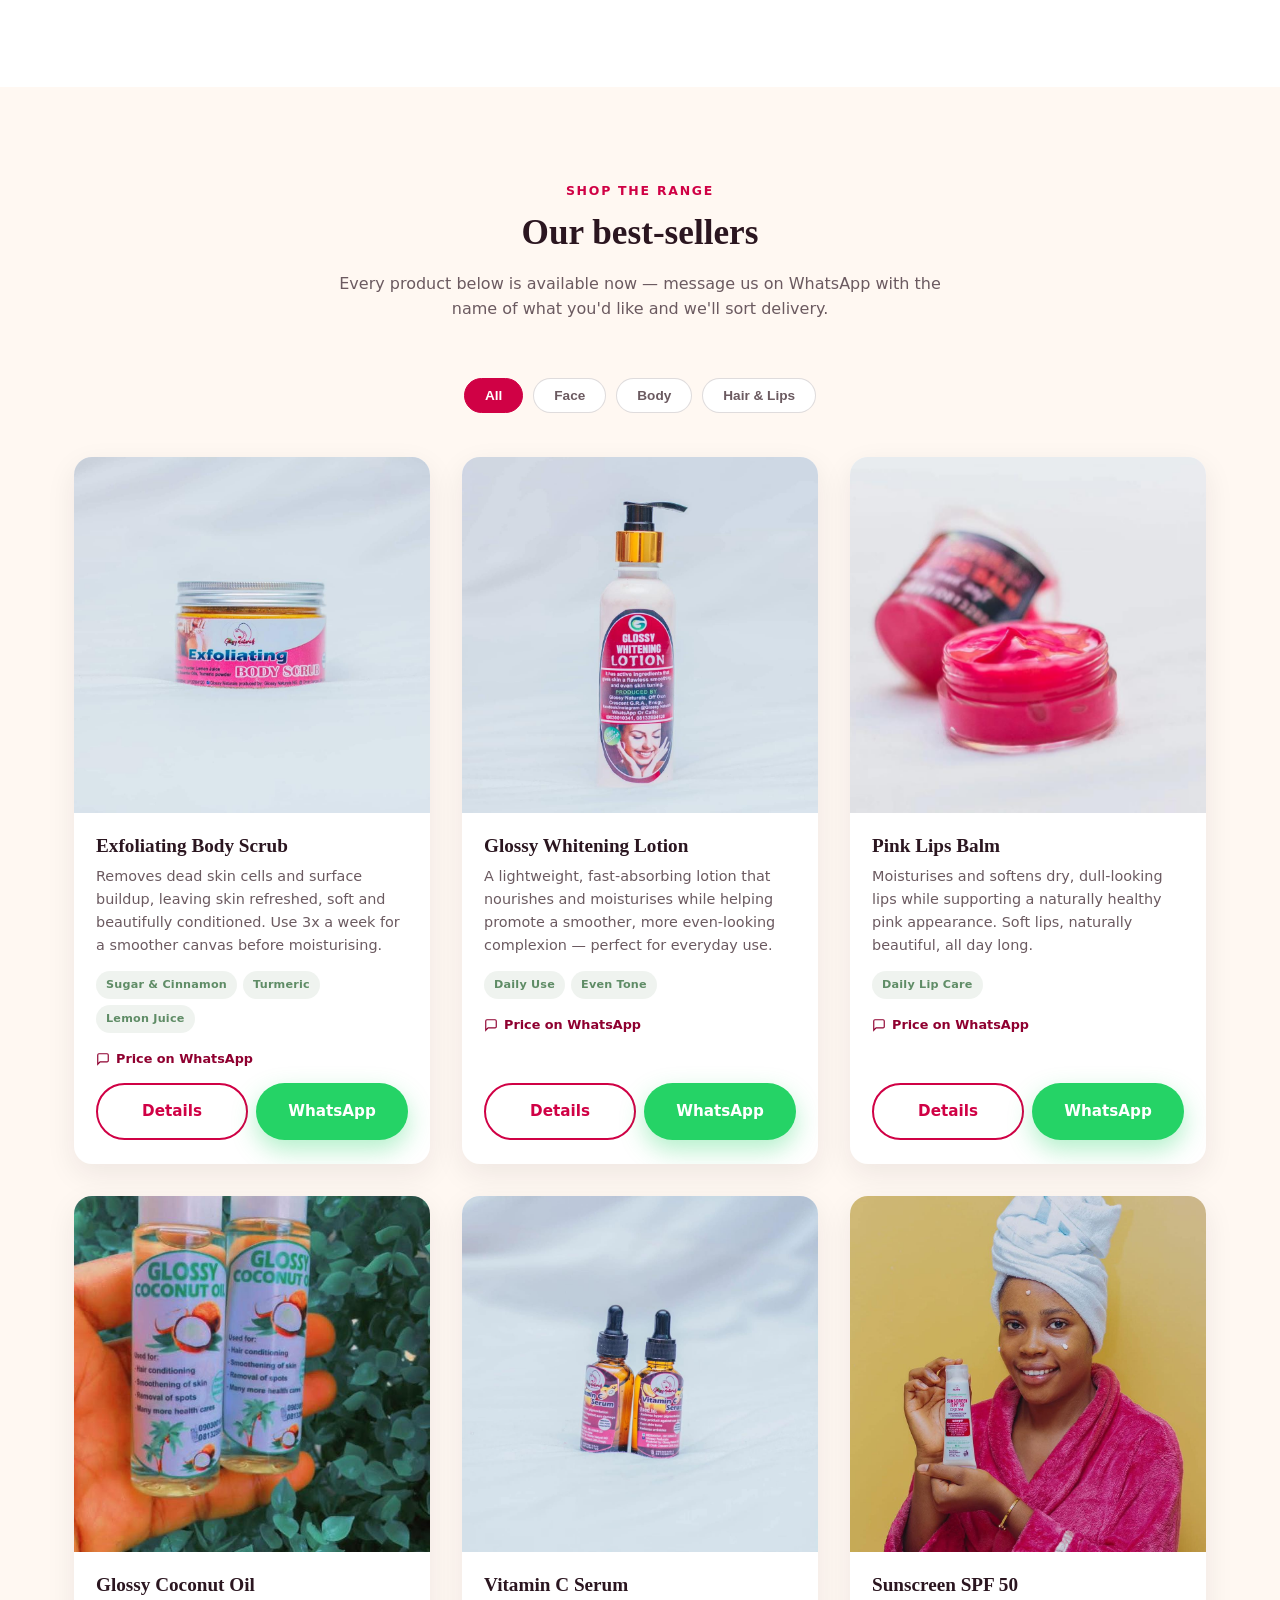
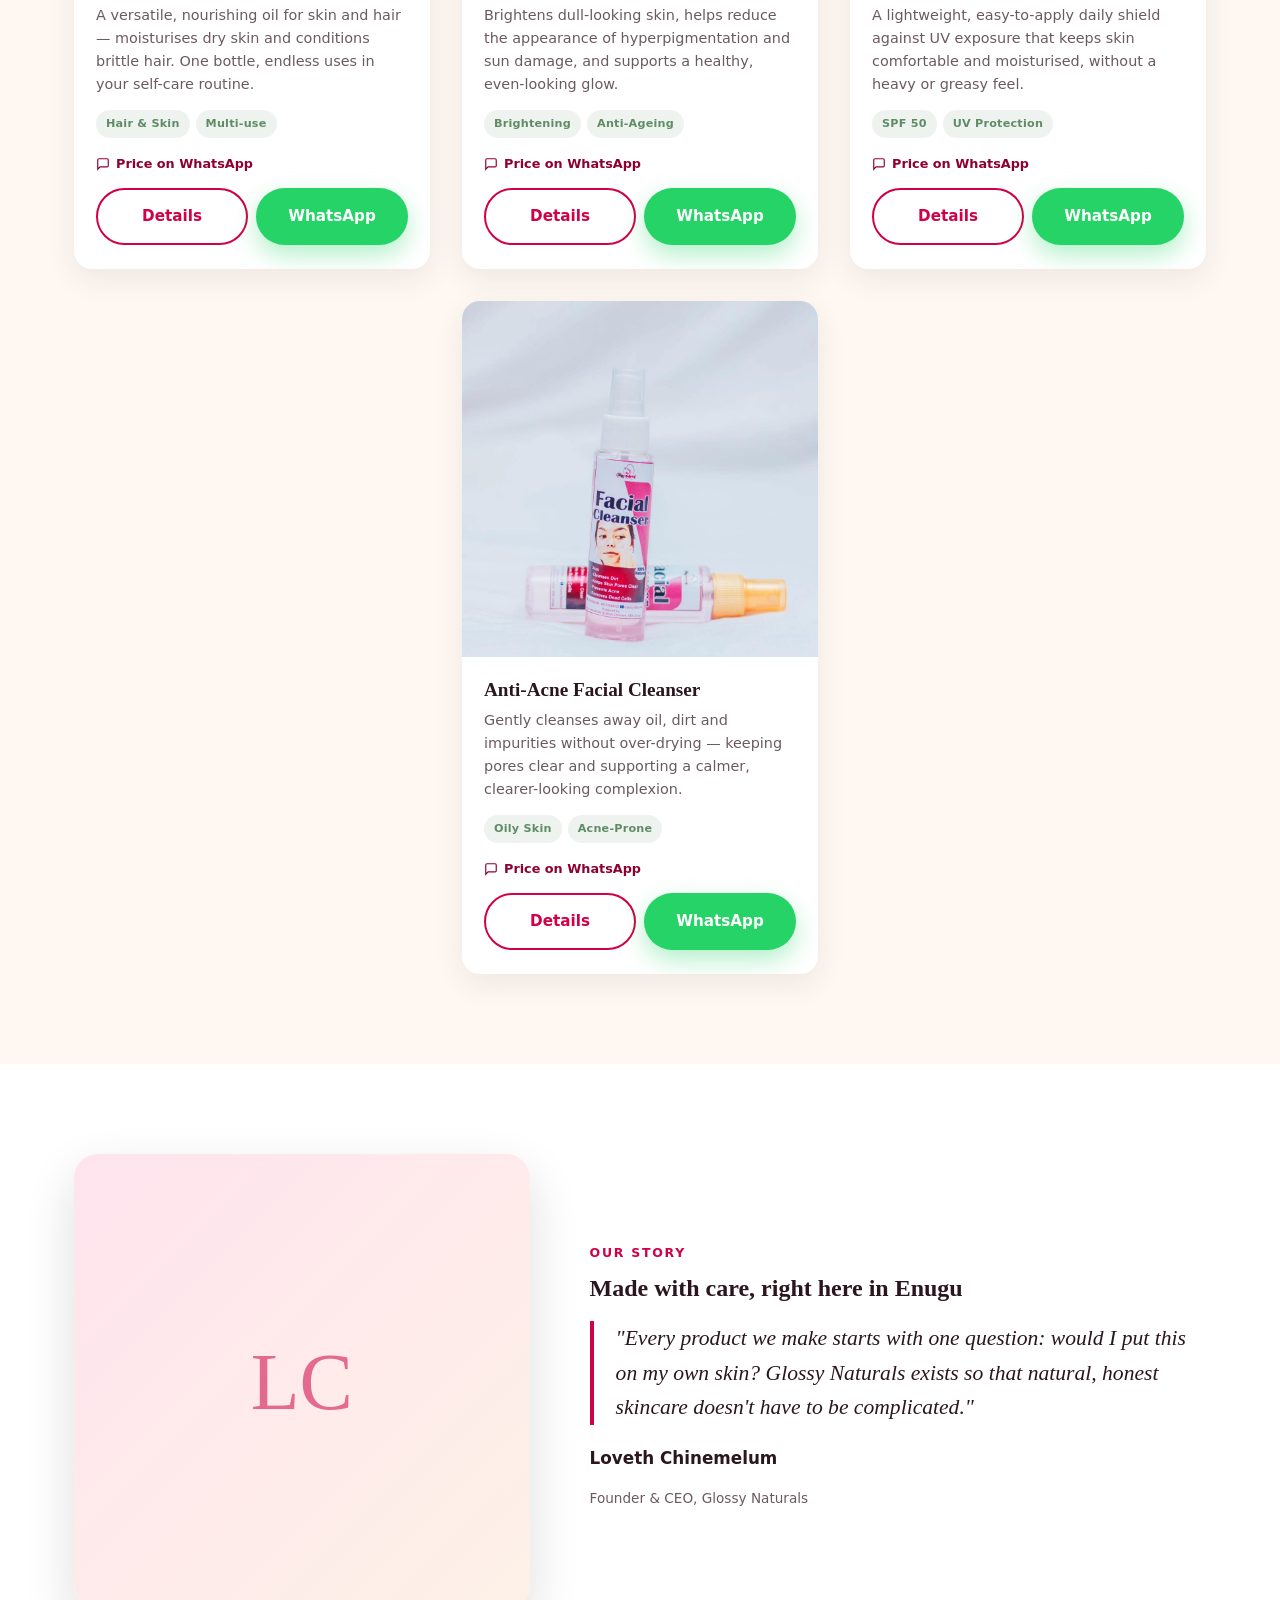
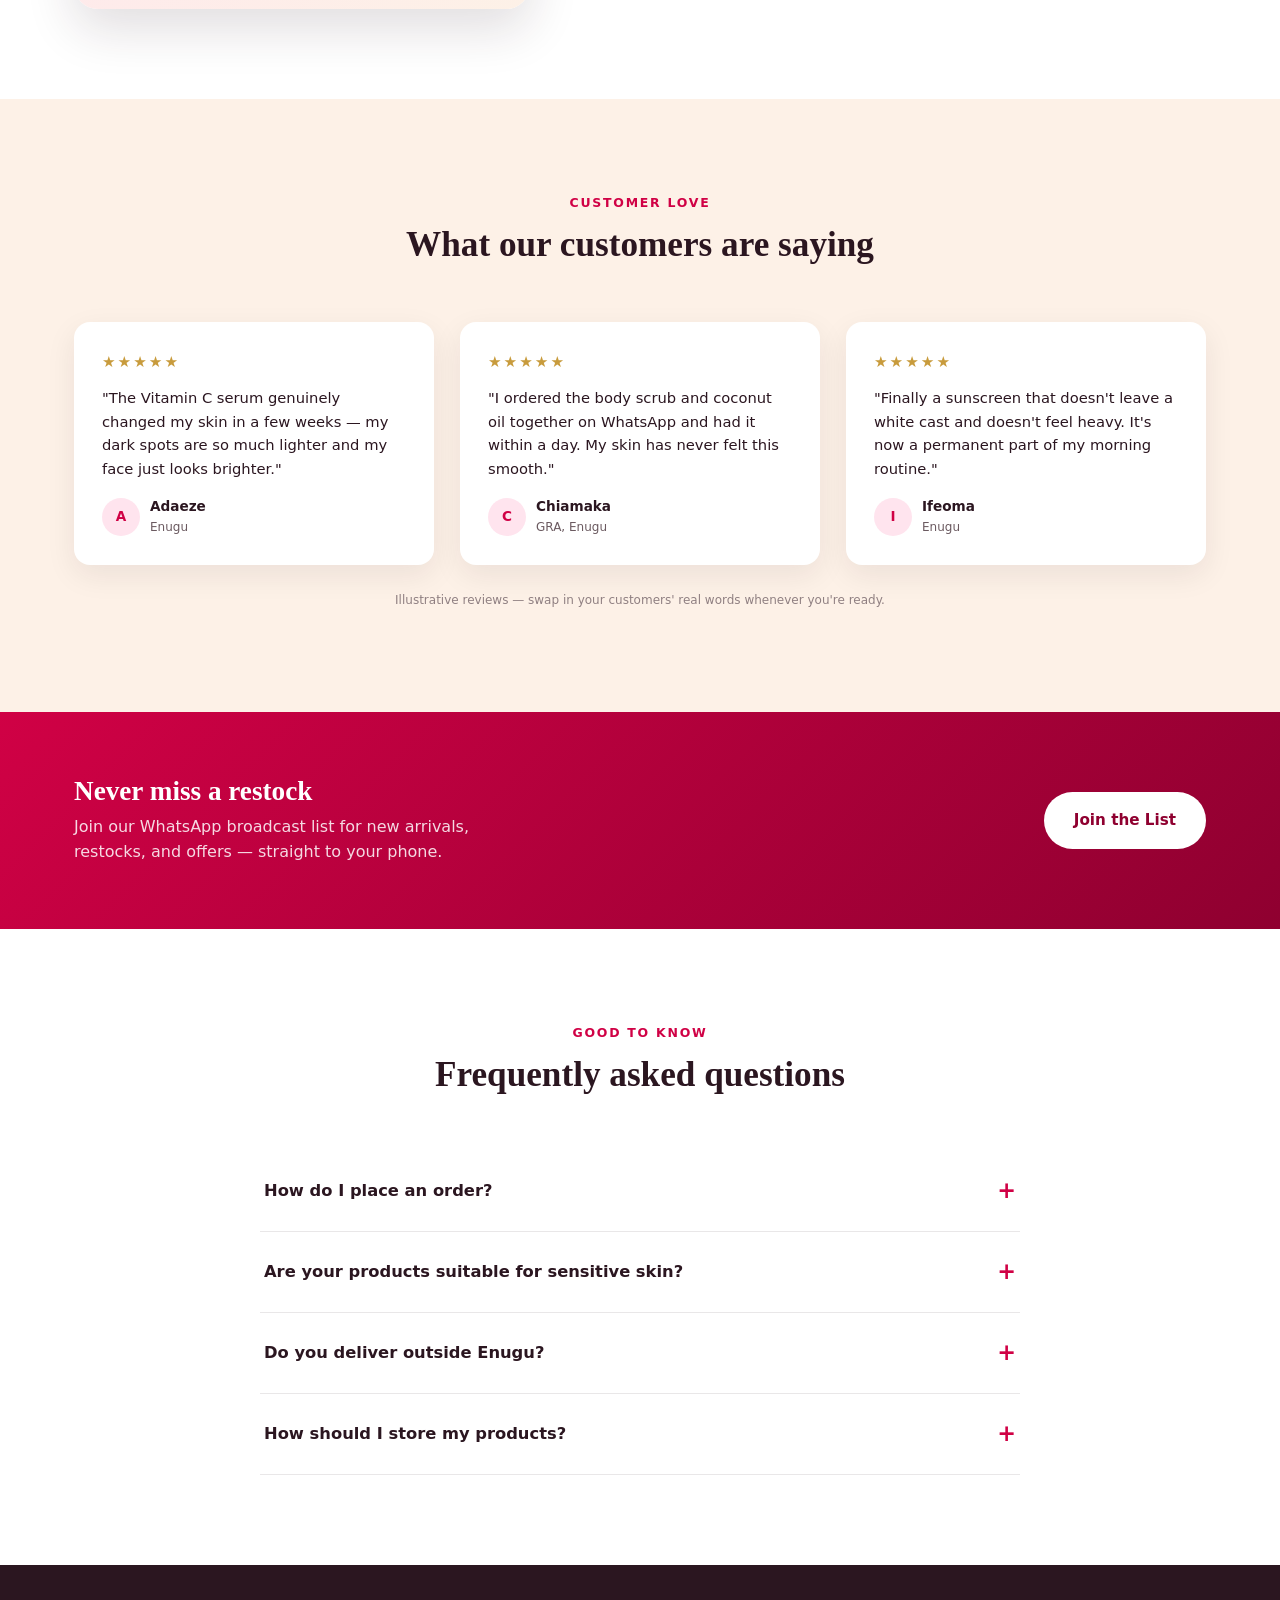
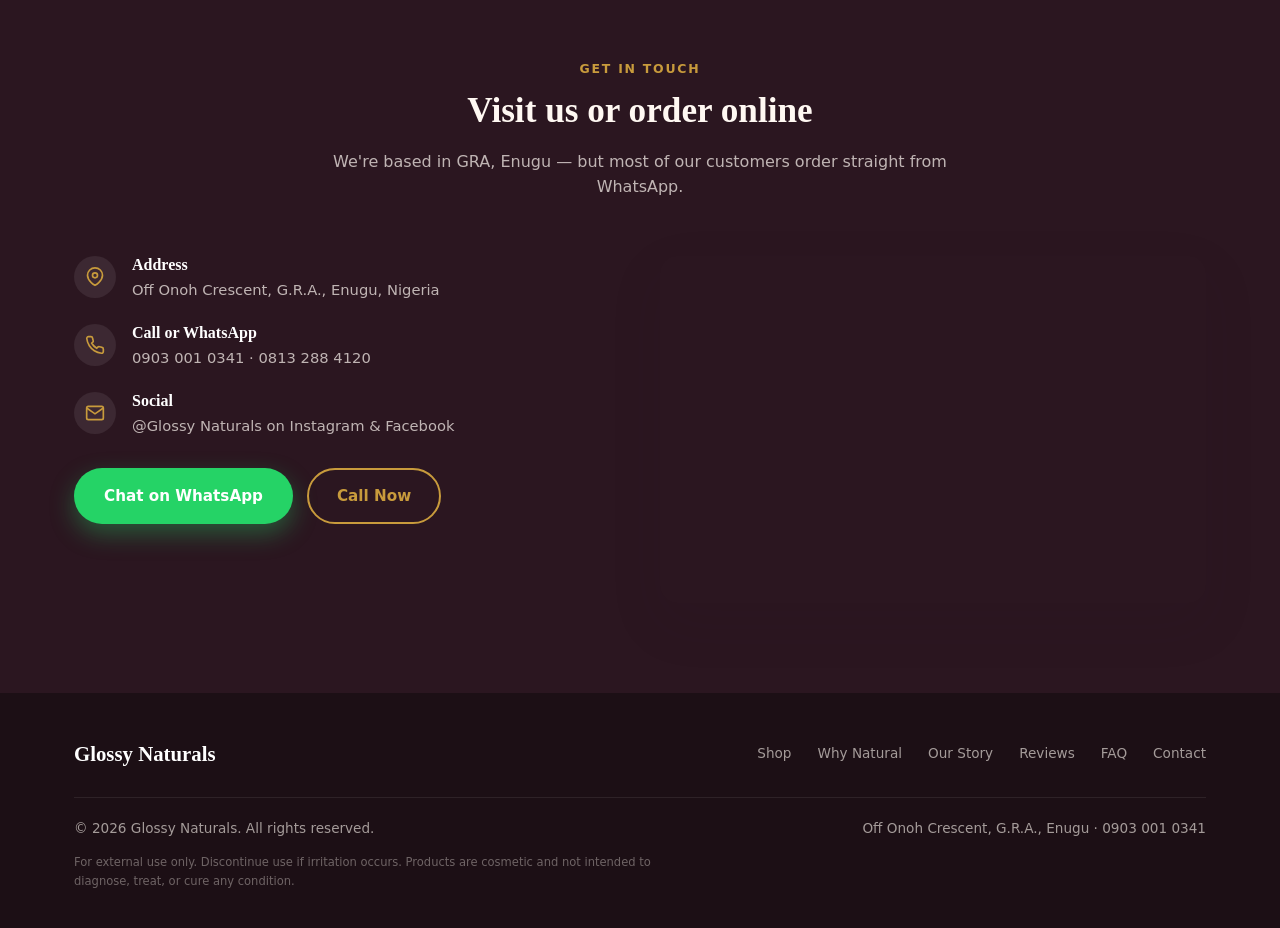
==== commit 4d6b690b: "Add trust bar, shop-by-category filter, price tags, and WhatsApp list CTA Cross-referenced real Nige" ====
--- a/index.html
+++ b/index.html
@@ -79,6 +79,29 @@
   </div>
 </section>
 
+<section class="trust-bar">
+  <div class="container">
+    <div class="trust-grid">
+      <div class="trust-card reveal">
+        <div class="ic"><svg width="20" height="20" viewBox="0 0 24 24" fill="none" stroke="currentColor" stroke-width="2"><path d="M20 6L9 17l-5-5"/></svg></div>
+        <div><strong>100% Natural Ingredients</strong><span>No shortcuts, ever</span></div>
+      </div>
+      <div class="trust-card reveal">
+        <div class="ic"><svg width="20" height="20" viewBox="0 0 24 24" fill="none" stroke="currentColor" stroke-width="2"><rect x="3" y="7" width="18" height="13" rx="2"/><path d="M8 7V5a4 4 0 018 0v2"/></svg></div>
+        <div><strong>Handmade in Small Batches</strong><span>Made fresh in Enugu</span></div>
+      </div>
+      <div class="trust-card reveal">
+        <div class="ic"><svg width="20" height="20" viewBox="0 0 24 24" fill="none" stroke="currentColor" stroke-width="2"><circle cx="12" cy="12" r="9"/><path d="M12 8v4l3 3"/></svg></div>
+        <div><strong>Patch-Test Friendly</strong><span>Gentle, everyday formulas</span></div>
+      </div>
+      <div class="trust-card reveal">
+        <div class="ic"><svg width="20" height="20" viewBox="0 0 24 24" fill="none" stroke="currentColor" stroke-width="2"><path d="M3 12h18M3 6h18M3 18h18"/></svg></div>
+        <div><strong>Delivery Across Nigeria</strong><span>Message us your location</span></div>
+      </div>
+    </div>
+  </div>
+</section>
+
 <section class="ingredients" id="ingredients">
   <div class="container">
     <div class="section-head reveal">
@@ -123,14 +146,21 @@
       <h2>Our best-sellers</h2>
       <p>Every product below is available now — message us on WhatsApp with the name of what you'd like and we'll sort delivery.</p>
     </div>
+    <div class="shop-filters reveal">
+      <button class="filter-btn active" data-filter="all">All</button>
+      <button class="filter-btn" data-filter="face">Face</button>
+      <button class="filter-btn" data-filter="body">Body</button>
+      <button class="filter-btn" data-filter="hair-lips">Hair &amp; Lips</button>
+    </div>
     <div class="prod-grid">
 
-      <div class="prod-card reveal">
+      <div class="prod-card reveal" data-cat="body">
         <div class="prod-img"><a href="scrub.html"><img src="images/scrub.jpg" alt="Glossy Naturals Exfoliating Body Scrub jar"></a></div>
         <div class="prod-body">
           <h3><a href="scrub.html">Exfoliating Body Scrub</a></h3>
           <p class="desc">Removes dead skin cells and surface buildup, leaving skin refreshed, soft and beautifully conditioned. Use 3x a week for a smoother canvas before moisturising.</p>
           <div class="prod-tags"><span>Sugar &amp; Cinnamon</span><span>Turmeric</span><span>Lemon Juice</span></div>
+          <div class="price-tag"><svg width="14" height="14" viewBox="0 0 24 24" fill="none" stroke="currentColor" stroke-width="2"><path d="M21 15a2 2 0 01-2 2H7l-4 4V5a2 2 0 012-2h14a2 2 0 012 2z"/></svg>Price on WhatsApp</div>
           <div class="prod-actions">
             <a href="scrub.html" class="btn btn-outline">Details</a>
             <a href="https://wa.me/2349030010341?text=Hi%2C%20I%27d%20like%20to%20order%20the%20Exfoliating%20Body%20Scrub" class="btn btn-whatsapp" target="_blank" rel="noopener">WhatsApp</a>
@@ -138,12 +168,13 @@
         </div>
       </div>
 
-      <div class="prod-card reveal">
+      <div class="prod-card reveal" data-cat="body">
         <div class="prod-img"><a href="whitening-lotion.html"><img src="images/lotion.jpg" alt="Glossy Whitening Body Lotion bottle"></a></div>
         <div class="prod-body">
           <h3><a href="whitening-lotion.html">Glossy Whitening Lotion</a></h3>
           <p class="desc">A lightweight, fast-absorbing lotion that nourishes and moisturises while helping promote a smoother, more even-looking complexion — perfect for everyday use.</p>
           <div class="prod-tags"><span>Daily Use</span><span>Even Tone</span></div>
+          <div class="price-tag"><svg width="14" height="14" viewBox="0 0 24 24" fill="none" stroke="currentColor" stroke-width="2"><path d="M21 15a2 2 0 01-2 2H7l-4 4V5a2 2 0 012-2h14a2 2 0 012 2z"/></svg>Price on WhatsApp</div>
           <div class="prod-actions">
             <a href="whitening-lotion.html" class="btn btn-outline">Details</a>
             <a href="https://wa.me/2349030010341?text=Hi%2C%20I%27d%20like%20to%20order%20the%20Glossy%20Whitening%20Lotion" class="btn btn-whatsapp" target="_blank" rel="noopener">WhatsApp</a>
@@ -151,12 +182,13 @@
         </div>
       </div>
 
-      <div class="prod-card reveal">
+      <div class="prod-card reveal" data-cat="hair-lips">
         <div class="prod-img"><a href="lip-balm.html"><img src="images/lipbalm.jpg" alt="Pink Lips Balm open jar"></a></div>
         <div class="prod-body">
           <h3><a href="lip-balm.html">Pink Lips Balm</a></h3>
           <p class="desc">Moisturises and softens dry, dull-looking lips while supporting a naturally healthy pink appearance. Soft lips, naturally beautiful, all day long.</p>
           <div class="prod-tags"><span>Daily Lip Care</span></div>
+          <div class="price-tag"><svg width="14" height="14" viewBox="0 0 24 24" fill="none" stroke="currentColor" stroke-width="2"><path d="M21 15a2 2 0 01-2 2H7l-4 4V5a2 2 0 012-2h14a2 2 0 012 2z"/></svg>Price on WhatsApp</div>
           <div class="prod-actions">
             <a href="lip-balm.html" class="btn btn-outline">Details</a>
             <a href="https://wa.me/2349030010341?text=Hi%2C%20I%27d%20like%20to%20order%20the%20Pink%20Lips%20Balm" class="btn btn-whatsapp" target="_blank" rel="noopener">WhatsApp</a>
@@ -164,12 +196,13 @@
         </div>
       </div>
 
-      <div class="prod-card reveal">
+      <div class="prod-card reveal" data-cat="body hair-lips">
         <div class="prod-img"><a href="coconut-oil.html"><img src="images/coconut-oil.jpg" alt="Glossy Coconut Oil bottles"></a></div>
         <div class="prod-body">
           <h3><a href="coconut-oil.html">Glossy Coconut Oil</a></h3>
           <p class="desc">A versatile, nourishing oil for skin and hair — moisturises dry skin and conditions brittle hair. One bottle, endless uses in your self-care routine.</p>
           <div class="prod-tags"><span>Hair &amp; Skin</span><span>Multi-use</span></div>
+          <div class="price-tag"><svg width="14" height="14" viewBox="0 0 24 24" fill="none" stroke="currentColor" stroke-width="2"><path d="M21 15a2 2 0 01-2 2H7l-4 4V5a2 2 0 012-2h14a2 2 0 012 2z"/></svg>Price on WhatsApp</div>
           <div class="prod-actions">
             <a href="coconut-oil.html" class="btn btn-outline">Details</a>
             <a href="https://wa.me/2349030010341?text=Hi%2C%20I%27d%20like%20to%20order%20the%20Glossy%20Coconut%20Oil" class="btn btn-whatsapp" target="_blank" rel="noopener">WhatsApp</a>
@@ -177,12 +210,13 @@
         </div>
       </div>
 
-      <div class="prod-card reveal">
+      <div class="prod-card reveal" data-cat="face">
         <div class="prod-img"><a href="vitamin-c-serum.html"><img src="images/vitamin-c-serum.jpg" alt="Glossy Naturals Vitamin C Serum bottles"></a></div>
         <div class="prod-body">
           <h3><a href="vitamin-c-serum.html">Vitamin C Serum</a></h3>
           <p class="desc">Brightens dull-looking skin, helps reduce the appearance of hyperpigmentation and sun damage, and supports a healthy, even-looking glow.</p>
           <div class="prod-tags"><span>Brightening</span><span>Anti-Ageing</span></div>
+          <div class="price-tag"><svg width="14" height="14" viewBox="0 0 24 24" fill="none" stroke="currentColor" stroke-width="2"><path d="M21 15a2 2 0 01-2 2H7l-4 4V5a2 2 0 012-2h14a2 2 0 012 2z"/></svg>Price on WhatsApp</div>
           <div class="prod-actions">
             <a href="vitamin-c-serum.html" class="btn btn-outline">Details</a>
             <a href="https://wa.me/2349030010341?text=Hi%2C%20I%27d%20like%20to%20order%20the%20Vitamin%20C%20Serum" class="btn btn-whatsapp" target="_blank" rel="noopener">WhatsApp</a>
@@ -190,12 +224,13 @@
         </div>
       </div>
 
-      <div class="prod-card reveal">
+      <div class="prod-card reveal" data-cat="face body">
         <div class="prod-img"><a href="sunscreen.html"><img src="images/sunscreen-hero.jpg" alt="Glossy Naturals Sunscreen SPF 50 Cream"></a></div>
         <div class="prod-body">
           <h3><a href="sunscreen.html">Sunscreen SPF 50</a></h3>
           <p class="desc">A lightweight, easy-to-apply daily shield against UV exposure that keeps skin comfortable and moisturised, without a heavy or greasy feel.</p>
           <div class="prod-tags"><span>SPF 50</span><span>UV Protection</span></div>
+          <div class="price-tag"><svg width="14" height="14" viewBox="0 0 24 24" fill="none" stroke="currentColor" stroke-width="2"><path d="M21 15a2 2 0 01-2 2H7l-4 4V5a2 2 0 012-2h14a2 2 0 012 2z"/></svg>Price on WhatsApp</div>
           <div class="prod-actions">
             <a href="sunscreen.html" class="btn btn-outline">Details</a>
             <a href="https://wa.me/2349030010341?text=Hi%2C%20I%27d%20like%20to%20order%20the%20Sunscreen%20SPF%2050" class="btn btn-whatsapp" target="_blank" rel="noopener">WhatsApp</a>
@@ -203,12 +238,13 @@
         </div>
       </div>
 
-      <div class="prod-card reveal">
+      <div class="prod-card reveal" data-cat="face">
         <div class="prod-img"><a href="facial-cleanser.html"><img src="images/facial-cleanser.jpg" alt="Glossy Naturals Facial Cleanser bottles"></a></div>
         <div class="prod-body">
           <h3><a href="facial-cleanser.html">Anti-Acne Facial Cleanser</a></h3>
           <p class="desc">Gently cleanses away oil, dirt and impurities without over-drying — keeping pores clear and supporting a calmer, clearer-looking complexion.</p>
           <div class="prod-tags"><span>Oily Skin</span><span>Acne-Prone</span></div>
+          <div class="price-tag"><svg width="14" height="14" viewBox="0 0 24 24" fill="none" stroke="currentColor" stroke-width="2"><path d="M21 15a2 2 0 01-2 2H7l-4 4V5a2 2 0 012-2h14a2 2 0 012 2z"/></svg>Price on WhatsApp</div>
           <div class="prod-actions">
             <a href="facial-cleanser.html" class="btn btn-outline">Details</a>
             <a href="https://wa.me/2349030010341?text=Hi%2C%20I%27d%20like%20to%20order%20the%20Anti-Acne%20Facial%20Cleanser" class="btn btn-whatsapp" target="_blank" rel="noopener">WhatsApp</a>
@@ -268,6 +304,16 @@
       </div>
     </div>
     <p class="reviews-note">Illustrative reviews — swap in your customers' real words whenever you're ready.</p>
+  </div>
+</section>
+
+<section class="broadcast">
+  <div class="container">
+    <div class="reveal">
+      <h2>Never miss a restock</h2>
+      <p>Join our WhatsApp broadcast list for new arrivals, restocks, and offers — straight to your phone.</p>
+    </div>
+    <a href="https://wa.me/2349030010341?text=Hi%20Glossy%20Naturals%2C%20please%20add%20me%20to%20your%20WhatsApp%20broadcast%20list" class="btn" target="_blank" rel="noopener">Join the List</a>
   </div>
 </section>
 
--- a/css/style.css
+++ b/css/style.css
@@ -199,6 +199,83 @@
   .hero-badge strong{display:block;font-size:.85rem;}
   .hero-badge span{font-size:.75rem;color:var(--ink-soft);}
 
+  /* ============ TRUST BAR ============ */
+  .trust-bar{background:var(--white);padding:50px 0;border-bottom:1px solid rgba(43,22,32,0.06);}
+  .trust-grid{
+    display:grid;
+    grid-template-columns:repeat(4,1fr);
+    gap:22px;
+  }
+  .trust-card{
+    display:flex;
+    align-items:center;
+    gap:14px;
+    padding:18px 16px;
+    border-radius:14px;
+    background:var(--cream-2);
+  }
+  .trust-card .ic{
+    width:44px;height:44px;border-radius:50%;
+    background:var(--pink-light);color:var(--pink);
+    display:flex;align-items:center;justify-content:center;flex:none;
+  }
+  .trust-card strong{display:block;font-size:.88rem;}
+  .trust-card span{font-size:.76rem;color:var(--ink-soft);}
+
+  /* ============ SHOP FILTERS ============ */
+  .shop-filters{
+    display:flex;
+    justify-content:center;
+    gap:10px;
+    flex-wrap:wrap;
+    margin-bottom:44px;
+  }
+  .filter-btn{
+    padding:9px 20px;
+    border-radius:999px;
+    border:1.5px solid rgba(43,22,32,0.15);
+    background:var(--white);
+    color:var(--ink-soft);
+    font-size:.85rem;
+    font-weight:600;
+    cursor:pointer;
+    transition:all .2s ease;
+  }
+  .filter-btn:hover{border-color:var(--pink);color:var(--pink);}
+  .filter-btn.active{background:var(--pink);border-color:var(--pink);color:var(--white);}
+  .prod-card.filtered-out{display:none;}
+
+  /* ============ PRICE TAG ============ */
+  .price-tag{
+    display:inline-flex;
+    align-items:center;
+    gap:6px;
+    font-size:.8rem;
+    font-weight:700;
+    color:var(--pink-dark);
+    margin-bottom:14px;
+  }
+  .price-tag svg{flex:none;}
+  .pd-price{font-size:.92rem;margin:0 0 4px;}
+
+  /* ============ BROADCAST CTA ============ */
+  .broadcast{
+    background:linear-gradient(135deg, var(--pink) 0%, var(--pink-dark) 100%);
+    padding:64px 0;
+  }
+  .broadcast .container{
+    display:flex;
+    align-items:center;
+    justify-content:space-between;
+    gap:30px;
+    flex-wrap:wrap;
+    text-align:left;
+  }
+  .broadcast h2{color:var(--white);font-size:1.7rem;margin-bottom:6px;}
+  .broadcast p{color:rgba(255,255,255,0.85);margin:0;max-width:460px;}
+  .broadcast .btn{background:var(--white);color:var(--pink-dark);flex:none;}
+  .broadcast .btn:hover{background:var(--cream);}
+
   /* ============ REVEAL ============ */
   .reveal{opacity:0;transform:translateY(24px);transition:opacity .4s ease, transform .4s ease;}
   .reveal.in{opacity:1;transform:translateY(0);}
@@ -235,7 +312,6 @@
     gap:32px;
   }
   /* Centre a lone card left over in the final row */
-  .prod-grid .prod-card:last-child:nth-child(3n+1){grid-column:2;}
   .prod-card{
     background:var(--white);
     border-radius:var(--radius);
@@ -484,9 +560,9 @@
   @media (max-width:980px){
     .hero .container{grid-template-columns:1fr;}
     .hero-photo{order:-1;max-width:420px;margin:0 auto;}
+    .trust-grid{grid-template-columns:repeat(2,1fr);}
     .ing-grid{grid-template-columns:repeat(3,1fr);}
     .prod-grid{grid-template-columns:repeat(2,1fr);}
-    .prod-grid .prod-card:last-child:nth-child(3n+1){grid-column:auto;}
     .founder .container{grid-template-columns:1fr;}
     .founder-photo{max-width:320px;margin:0 auto;}
     .rev-grid{grid-template-columns:1fr;}
@@ -503,9 +579,11 @@
     .logo .mark{width:32px;height:32px;}
     section{padding:64px 0;}
     .hero h1{font-size:2.2rem;}
+    .trust-grid{grid-template-columns:1fr;}
     .ing-grid{grid-template-columns:repeat(2,1fr);}
     .prod-grid{grid-template-columns:1fr;}
-    .prod-grid .prod-card:last-child:nth-child(3n+1){grid-column:auto;}
+    .broadcast .container{flex-direction:column;text-align:center;}
+    .broadcast .btn{width:100%;justify-content:center;}
     .sticky-cta{display:flex;}
     body{padding-bottom:76px;}
     .foot-top,.foot-bottom{flex-direction:column;align-items:flex-start;}
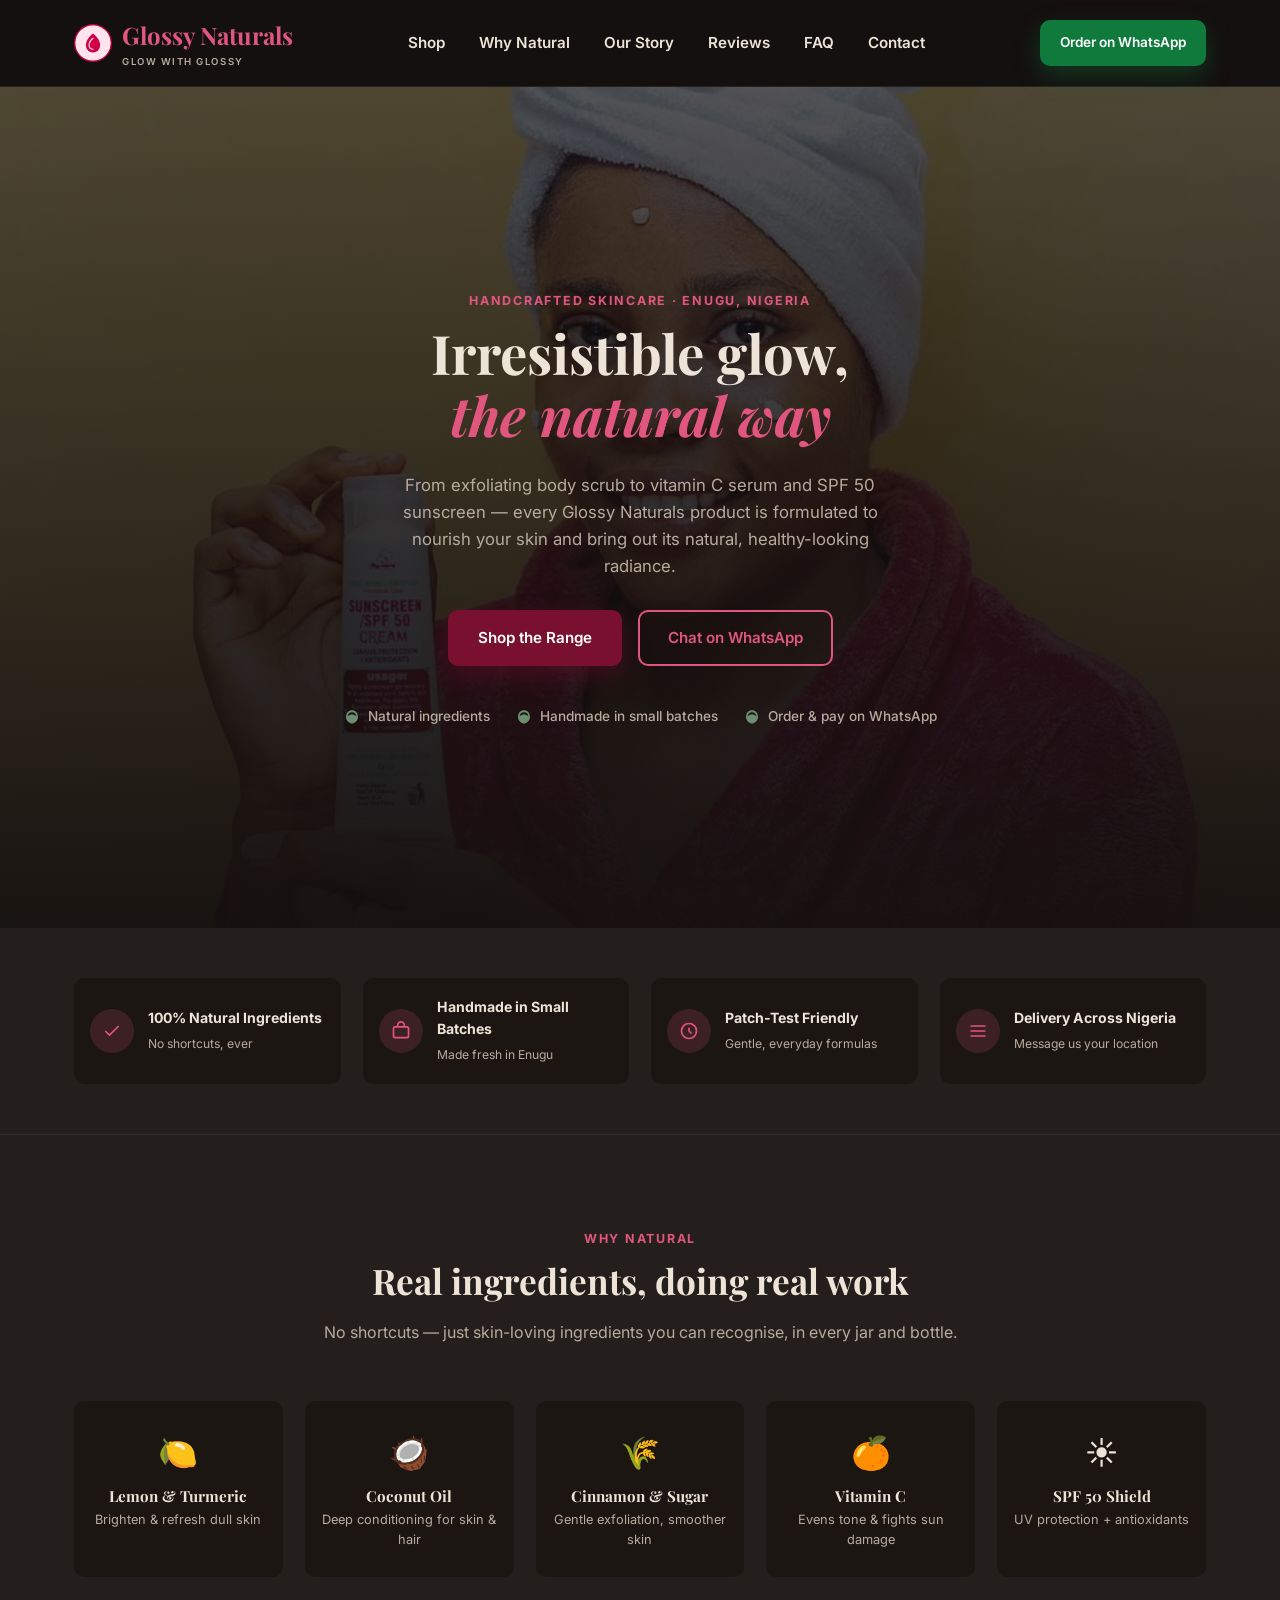
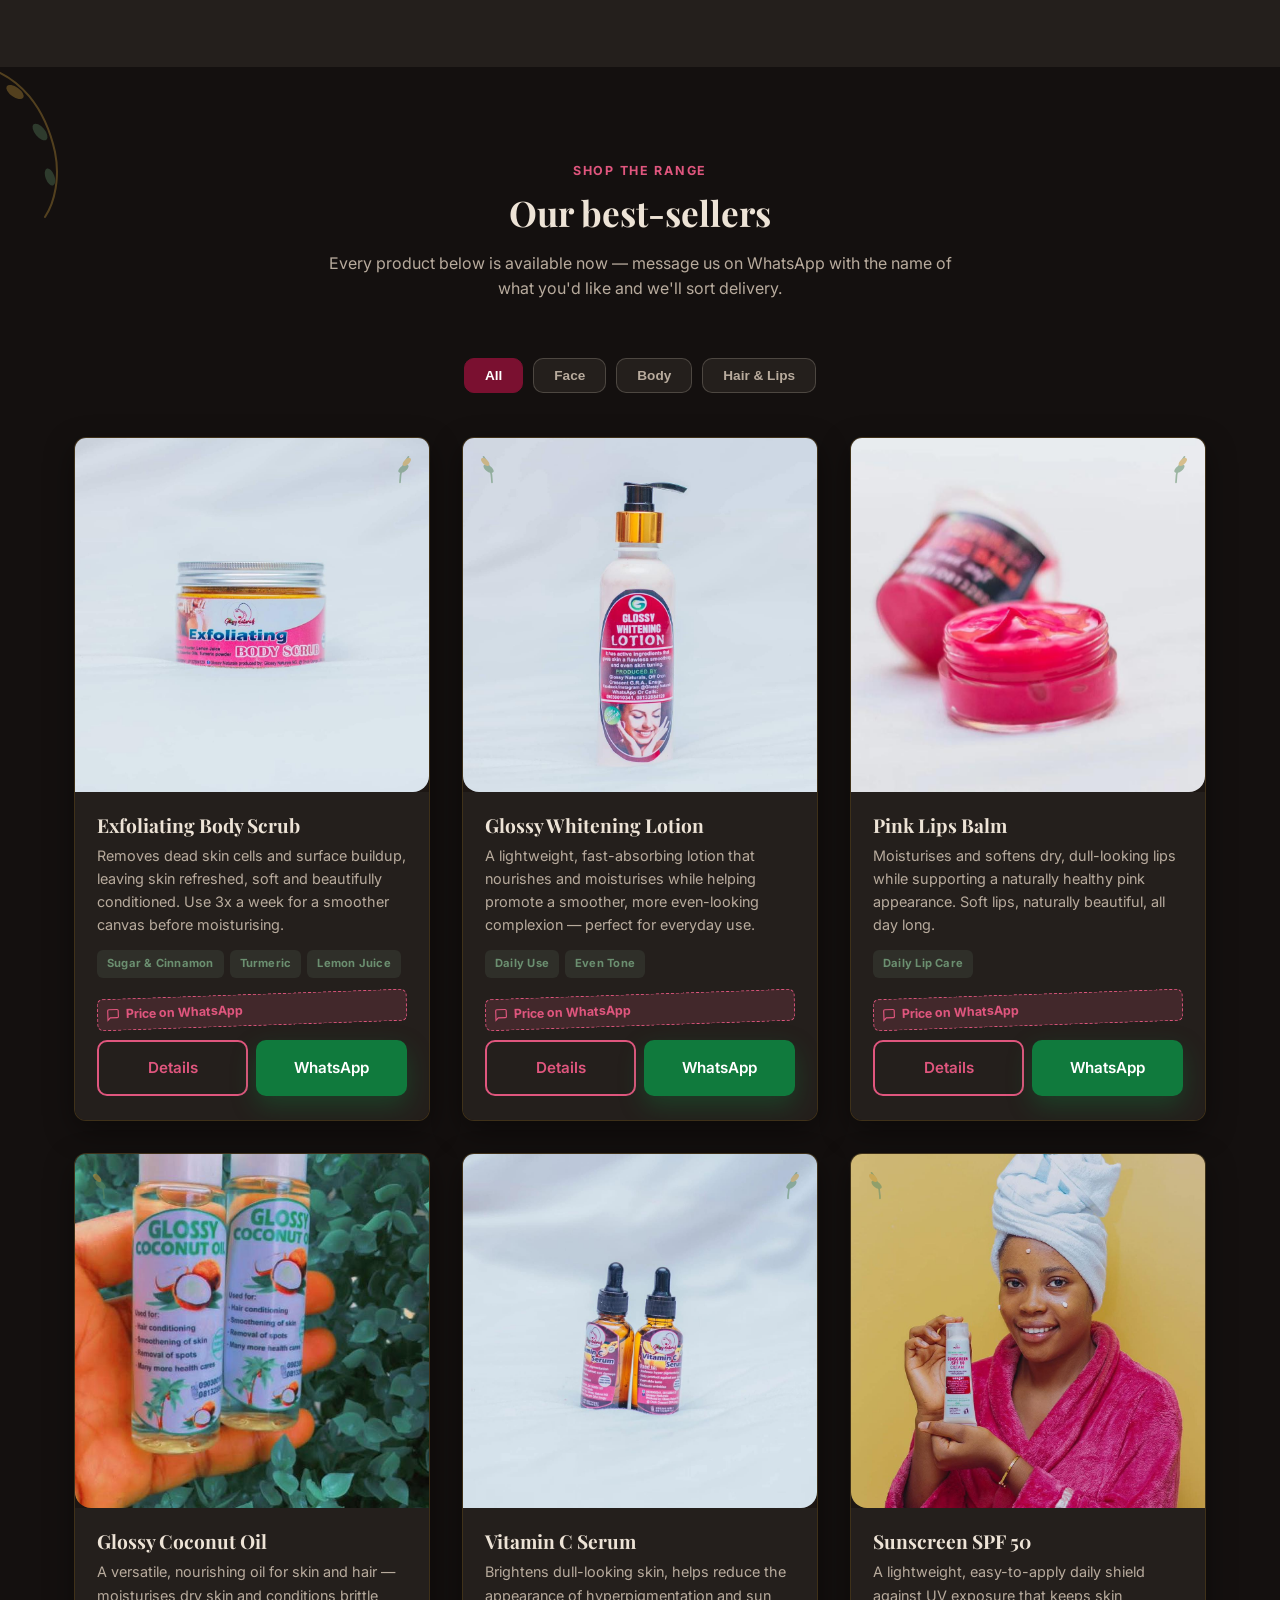
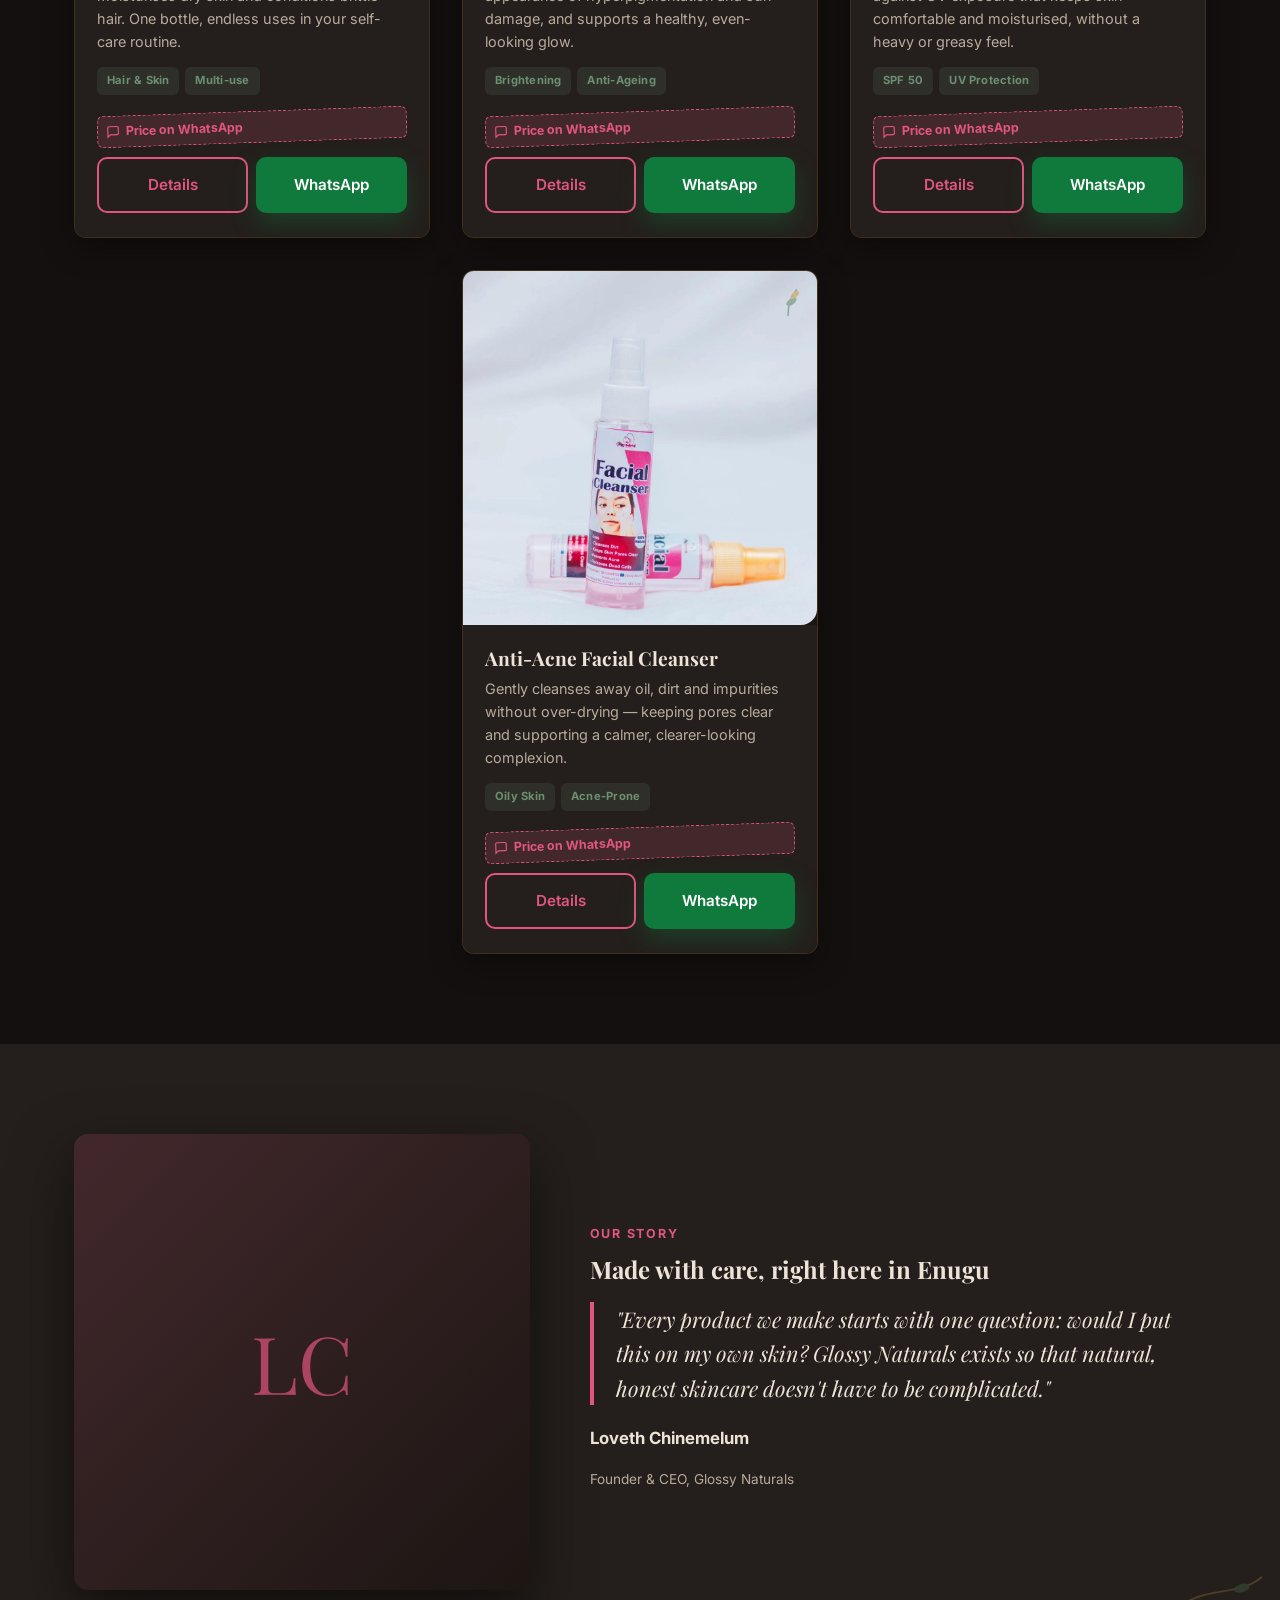
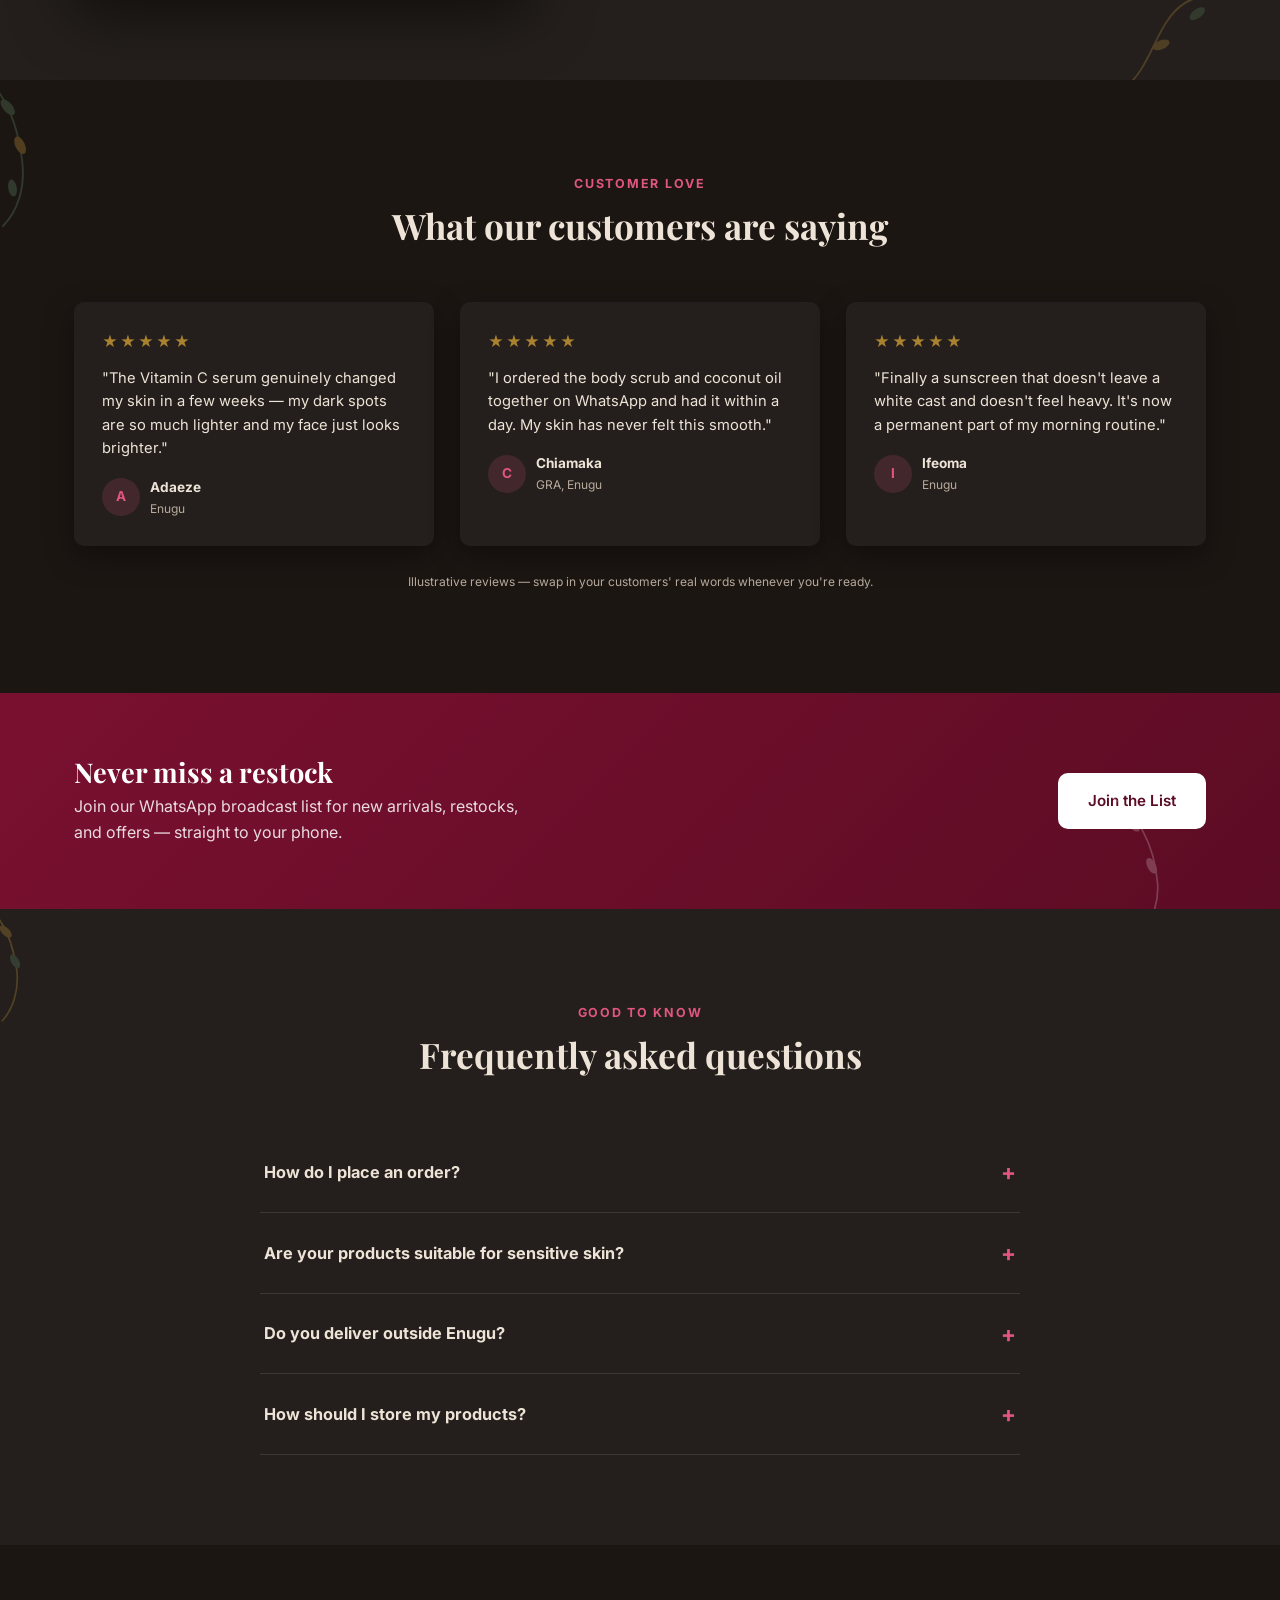
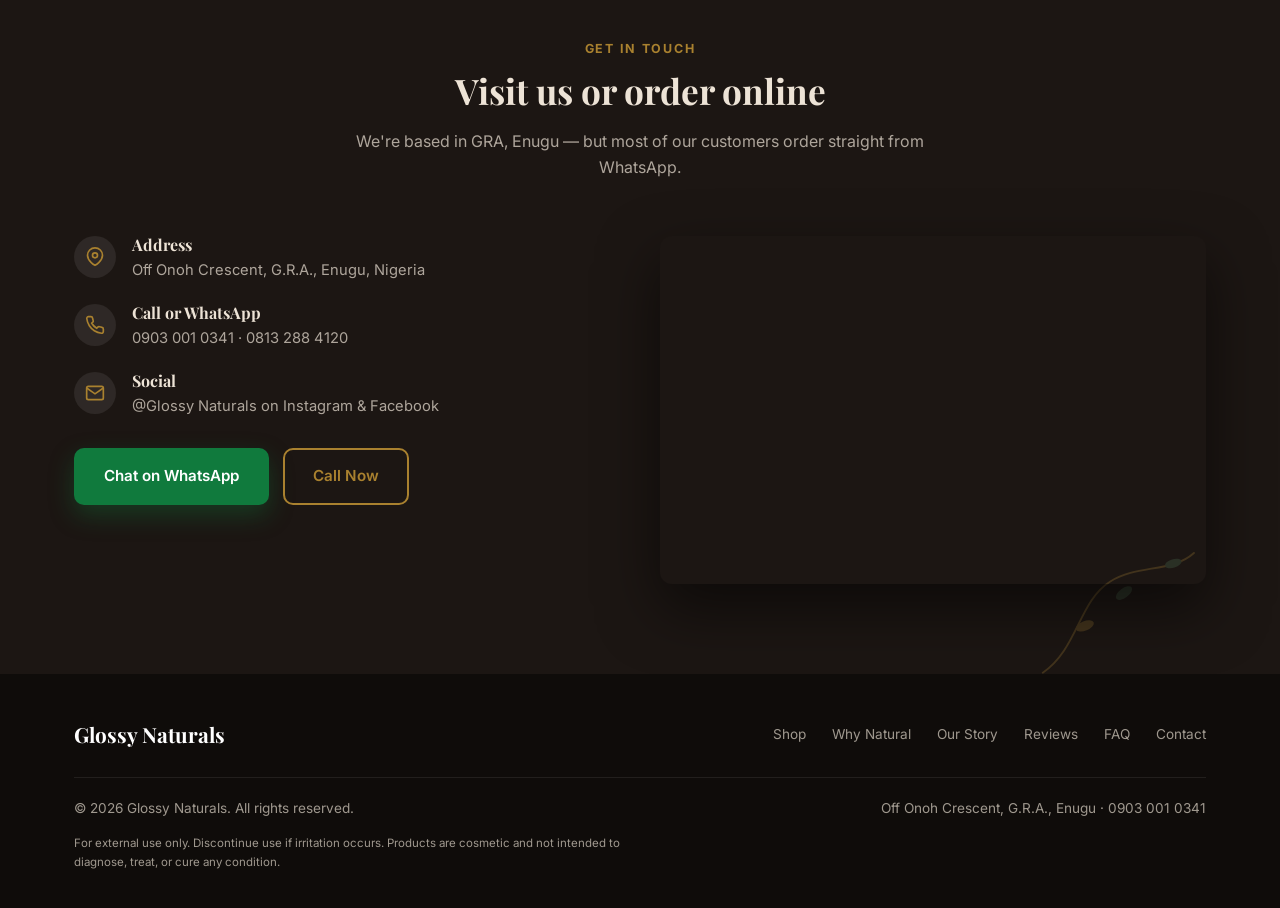
==== commit 0c233e3a: "Fix accessibility/SEO gaps and redesign in Editorial Noir dark theme Accessibility & SEO: add favico" ====
--- a/index.html
+++ b/index.html
@@ -5,11 +5,47 @@
 <meta name="viewport" content="width=device-width, initial-scale=1.0">
 <title>Glossy Naturals | Natural Skincare, Handcrafted in Enugu</title>
 <meta name="description" content="Glossy Naturals — natural body scrubs, whitening lotion, vitamin C serum, sunscreen and more, handcrafted in Enugu. Order on WhatsApp today.">
+<link rel="canonical" href="https://desolatemartial553.github.io/glossy-natural-website/">
+<link rel="icon" type="image/svg+xml" href="favicon.svg">
+<link rel="icon" type="image/png" sizes="32x32" href="favicon-32.png">
+<link rel="apple-touch-icon" href="apple-touch-icon.png">
+<link rel="manifest" href="site.webmanifest">
+<meta name="theme-color" content="#d00145">
+<meta property="og:type" content="website">
+<meta property="og:site_name" content="Glossy Naturals">
+<meta property="og:title" content="Glossy Naturals | Natural Skincare, Handcrafted in Enugu">
+<meta property="og:description" content="Glossy Naturals — natural body scrubs, whitening lotion, vitamin C serum, sunscreen and more, handcrafted in Enugu. Order on WhatsApp today.">
+<meta property="og:url" content="https://desolatemartial553.github.io/glossy-natural-website/">
+<meta property="og:image" content="https://desolatemartial553.github.io/glossy-natural-website/images/sunscreen-hero.jpg">
+<meta name="twitter:card" content="summary_large_image">
+<meta name="twitter:title" content="Glossy Naturals | Natural Skincare, Handcrafted in Enugu">
+<meta name="twitter:description" content="Glossy Naturals — natural body scrubs, whitening lotion, vitamin C serum, sunscreen and more, handcrafted in Enugu. Order on WhatsApp today.">
+<meta name="twitter:image" content="https://desolatemartial553.github.io/glossy-natural-website/images/sunscreen-hero.jpg">
+<script type="application/ld+json">
+{
+  "@context": "https://schema.org",
+  "@type": "HealthAndBeautyBusiness",
+  "name": "Glossy Naturals",
+  "image": "https://desolatemartial553.github.io/glossy-natural-website/images/sunscreen-hero.jpg",
+  "description": "Natural skincare — body scrubs, whitening lotion, vitamin C serum, sunscreen and more, handcrafted in Enugu, Nigeria.",
+  "address": {
+    "@type": "PostalAddress",
+    "streetAddress": "Off Onoh Crescent",
+    "addressLocality": "Enugu",
+    "addressRegion": "GRA",
+    "addressCountry": "NG"
+  },
+  "telephone": "+2349030010341",
+  "url": "https://desolatemartial553.github.io/glossy-natural-website/",
+  "priceRange": "$$"
+}
+</script>
+<link rel="preconnect" href="https://fonts.googleapis.com">
+<link rel="preconnect" href="https://fonts.gstatic.com" crossorigin>
+<link href="https://fonts.googleapis.com/css2?family=Playfair+Display:ital,wght@0,700;0,900;1,400;1,500;1,700&family=Inter:wght@400;500;600;700&display=swap" rel="stylesheet">
 <link rel="stylesheet" href="css/style.css">
 </head>
 <body>
-
-<div class="topbar">🌿 <strong>100% Natural</strong> skincare, handmade in Enugu — order on WhatsApp for same-day dispatch</div>
 
 <header>
   <div class="nav-wrap">
@@ -31,7 +67,7 @@
     </nav>
     <div class="nav-cta">
       <a href="https://wa.me/2349030010341?text=Hi%20Glossy%20Naturals%2C%20I%27d%20like%20to%20place%20an%20order" class="btn btn-whatsapp btn-sm" target="_blank" rel="noopener">Order on WhatsApp</a>
-      <button class="hamburger" aria-label="Menu" id="hamburgerBtn">
+      <button class="hamburger" aria-label="Menu" aria-controls="mobileMenu" aria-expanded="false" id="hamburgerBtn">
         <span></span><span></span><span></span>
       </button>
     </div>
@@ -48,33 +84,23 @@
 
 <div id="top"></div>
 
+<main>
 <section class="hero">
-  <div class="container">
-    <div class="hero-copy reveal">
-      <span class="eyebrow">Handcrafted Skincare · Enugu, Nigeria</span>
-      <h1>Irresistible glow, <em>the natural way</em>.</h1>
-      <p class="lead">From exfoliating body scrub to vitamin C serum and SPF 50 sunscreen — every Glossy Naturals product is formulated to nourish your skin and bring out its natural, healthy-looking radiance.</p>
-      <div class="hero-ctas">
-        <a href="#shop" class="btn btn-primary">Shop the Range</a>
-        <a href="https://wa.me/2349030010341?text=Hi%20Glossy%20Naturals%2C%20I%27d%20like%20to%20place%20an%20order" class="btn btn-outline" target="_blank" rel="noopener">Chat on WhatsApp</a>
-      </div>
-      <div class="hero-trust">
-        <div><svg width="18" height="18" viewBox="0 0 24 24" fill="none" stroke="currentColor" stroke-width="2"><path d="M20 6L9 17l-5-5"/></svg> Natural ingredients</div>
-        <div><svg width="18" height="18" viewBox="0 0 24 24" fill="none" stroke="currentColor" stroke-width="2"><path d="M20 6L9 17l-5-5"/></svg> Handmade in small batches</div>
-        <div><svg width="18" height="18" viewBox="0 0 24 24" fill="none" stroke="currentColor" stroke-width="2"><path d="M20 6L9 17l-5-5"/></svg> Order &amp; pay on WhatsApp</div>
-      </div>
-    </div>
-    <div class="hero-photo reveal">
-      <div class="frame"><img src="images/sunscreen-hero.jpg" alt="Customer applying Glossy Naturals Sunscreen SPF 50 cream"></div>
-      <div class="hero-badge">
-        <div class="dot">
-          <svg width="20" height="20" viewBox="0 0 24 24" fill="none" stroke="currentColor" stroke-width="2"><path d="M12 2v20M2 12h20"/></svg>
-        </div>
-        <div>
-          <strong>SPF 50 Sunscreen</strong>
-          <span>Our most-loved everyday essential</span>
-        </div>
-      </div>
+  <div class="hero-bg">
+    <img src="images/sunscreen-hero.jpg" alt="Customer applying Glossy Naturals Sunscreen SPF 50 cream" width="1070" height="1080">
+  </div>
+  <div class="container reveal">
+    <span class="eyebrow">Handcrafted Skincare · Enugu, Nigeria</span>
+    <h1>Irresistible glow,<span class="accent">the natural way</span></h1>
+    <p class="lead">From exfoliating body scrub to vitamin C serum and SPF 50 sunscreen — every Glossy Naturals product is formulated to nourish your skin and bring out its natural, healthy-looking radiance.</p>
+    <div class="hero-ctas">
+      <a href="#shop" class="btn btn-primary">Shop the Range</a>
+      <a href="https://wa.me/2349030010341?text=Hi%20Glossy%20Naturals%2C%20I%27d%20like%20to%20place%20an%20order" class="btn btn-outline" target="_blank" rel="noopener">Chat on WhatsApp</a>
+    </div>
+    <div class="hero-trust">
+      <div><svg width="16" height="16" viewBox="0 0 24 24" fill="currentColor" aria-hidden="true" focusable="false"><path d="M12 2C7 2 3 6 3 12c0 5 4 9 9 10 5-1 9-5 9-10 0-6-4-10-9-10zm0 3c3.3 0 6 2.5 6.7 5.8C16.4 9.6 14.3 8 12 8s-4.4 1.6-6.7 2.8C6 7.5 8.7 5 12 5z"/></svg> Natural ingredients</div>
+      <div><svg width="16" height="16" viewBox="0 0 24 24" fill="currentColor" aria-hidden="true" focusable="false"><path d="M12 2C7 2 3 6 3 12c0 5 4 9 9 10 5-1 9-5 9-10 0-6-4-10-9-10zm0 3c3.3 0 6 2.5 6.7 5.8C16.4 9.6 14.3 8 12 8s-4.4 1.6-6.7 2.8C6 7.5 8.7 5 12 5z"/></svg> Handmade in small batches</div>
+      <div><svg width="16" height="16" viewBox="0 0 24 24" fill="currentColor" aria-hidden="true" focusable="false"><path d="M12 2C7 2 3 6 3 12c0 5 4 9 9 10 5-1 9-5 9-10 0-6-4-10-9-10zm0 3c3.3 0 6 2.5 6.7 5.8C16.4 9.6 14.3 8 12 8s-4.4 1.6-6.7 2.8C6 7.5 8.7 5 12 5z"/></svg> Order &amp; pay on WhatsApp</div>
     </div>
   </div>
 </section>
@@ -112,27 +138,27 @@
     <div class="ing-grid">
       <div class="ing-card reveal">
         <div class="emoji">🍋</div>
-        <h4>Lemon &amp; Turmeric</h4>
+        <h3>Lemon &amp; Turmeric</h3>
         <p>Brighten &amp; refresh dull skin</p>
       </div>
       <div class="ing-card reveal">
         <div class="emoji">🥥</div>
-        <h4>Coconut Oil</h4>
+        <h3>Coconut Oil</h3>
         <p>Deep conditioning for skin &amp; hair</p>
       </div>
       <div class="ing-card reveal">
         <div class="emoji">🌾</div>
-        <h4>Cinnamon &amp; Sugar</h4>
+        <h3>Cinnamon &amp; Sugar</h3>
         <p>Gentle exfoliation, smoother skin</p>
       </div>
       <div class="ing-card reveal">
         <div class="emoji">🍊</div>
-        <h4>Vitamin C</h4>
+        <h3>Vitamin C</h3>
         <p>Evens tone &amp; fights sun damage</p>
       </div>
       <div class="ing-card reveal">
         <div class="emoji">☀️</div>
-        <h4>SPF 50 Shield</h4>
+        <h3>SPF 50 Shield</h3>
         <p>UV protection + antioxidants</p>
       </div>
     </div>
@@ -140,6 +166,12 @@
 </section>
 
 <section class="products" id="shop">
+  <svg class="botanical top-left" viewBox="0 0 200 200" fill="none" xmlns="http://www.w3.org/2000/svg" aria-hidden="true" focusable="false" style="top:-20px;left:-30px;width:200px;">
+    <path d="M15 20C50 30 75 60 85 105C90 130 85 155 75 170" stroke="#c89b3c" stroke-width="2" stroke-linecap="round"/>
+    <ellipse cx="45" cy="45" rx="10" ry="5" fill="#c89b3c" transform="rotate(35 45 45)"/>
+    <ellipse cx="70" cy="85" rx="10" ry="5" fill="#5f8c66" transform="rotate(50 70 85)"/>
+    <ellipse cx="80" cy="130" rx="9" ry="4.5" fill="#5f8c66" transform="rotate(70 80 130)"/>
+  </svg>
   <div class="container">
     <div class="section-head reveal">
       <span class="eyebrow">Shop The Range</span>
@@ -155,7 +187,7 @@
     <div class="prod-grid">
 
       <div class="prod-card reveal" data-cat="body">
-        <div class="prod-img"><a href="scrub.html"><img src="images/scrub.jpg" alt="Glossy Naturals Exfoliating Body Scrub jar"></a></div>
+        <div class="prod-img"><svg class="prod-sprig" viewBox="0 0 40 40" fill="none" xmlns="http://www.w3.org/2000/svg" aria-hidden="true" focusable="false"><path d="M20 38C20 28 22 18 30 8" stroke="#5f8c66" stroke-width="2" stroke-linecap="round"/><ellipse cx="24" cy="22" rx="7" ry="3.5" fill="#5f8c66" transform="rotate(-35 24 22)"/><ellipse cx="28" cy="14" rx="6" ry="3" fill="#c89b3c" transform="rotate(-45 28 14)"/></svg><a href="scrub.html"><img src="images/scrub.jpg" alt="Glossy Naturals Exfoliating Body Scrub jar" width="1080" height="1080"></a></div>
         <div class="prod-body">
           <h3><a href="scrub.html">Exfoliating Body Scrub</a></h3>
           <p class="desc">Removes dead skin cells and surface buildup, leaving skin refreshed, soft and beautifully conditioned. Use 3x a week for a smoother canvas before moisturising.</p>
@@ -169,7 +201,7 @@
       </div>
 
       <div class="prod-card reveal" data-cat="body">
-        <div class="prod-img"><a href="whitening-lotion.html"><img src="images/lotion.jpg" alt="Glossy Whitening Body Lotion bottle"></a></div>
+        <div class="prod-img"><svg class="prod-sprig" viewBox="0 0 40 40" fill="none" xmlns="http://www.w3.org/2000/svg" aria-hidden="true" focusable="false"><path d="M20 38C20 28 22 18 30 8" stroke="#5f8c66" stroke-width="2" stroke-linecap="round"/><ellipse cx="24" cy="22" rx="7" ry="3.5" fill="#5f8c66" transform="rotate(-35 24 22)"/><ellipse cx="28" cy="14" rx="6" ry="3" fill="#c89b3c" transform="rotate(-45 28 14)"/></svg><a href="whitening-lotion.html"><img src="images/lotion.jpg" alt="Glossy Whitening Body Lotion bottle" width="1080" height="1080"></a></div>
         <div class="prod-body">
           <h3><a href="whitening-lotion.html">Glossy Whitening Lotion</a></h3>
           <p class="desc">A lightweight, fast-absorbing lotion that nourishes and moisturises while helping promote a smoother, more even-looking complexion — perfect for everyday use.</p>
@@ -183,7 +215,7 @@
       </div>
 
       <div class="prod-card reveal" data-cat="hair-lips">
-        <div class="prod-img"><a href="lip-balm.html"><img src="images/lipbalm.jpg" alt="Pink Lips Balm open jar"></a></div>
+        <div class="prod-img"><svg class="prod-sprig" viewBox="0 0 40 40" fill="none" xmlns="http://www.w3.org/2000/svg" aria-hidden="true" focusable="false"><path d="M20 38C20 28 22 18 30 8" stroke="#5f8c66" stroke-width="2" stroke-linecap="round"/><ellipse cx="24" cy="22" rx="7" ry="3.5" fill="#5f8c66" transform="rotate(-35 24 22)"/><ellipse cx="28" cy="14" rx="6" ry="3" fill="#c89b3c" transform="rotate(-45 28 14)"/></svg><a href="lip-balm.html"><img src="images/lipbalm.jpg" alt="Pink Lips Balm open jar" width="1080" height="720"></a></div>
         <div class="prod-body">
           <h3><a href="lip-balm.html">Pink Lips Balm</a></h3>
           <p class="desc">Moisturises and softens dry, dull-looking lips while supporting a naturally healthy pink appearance. Soft lips, naturally beautiful, all day long.</p>
@@ -197,7 +229,7 @@
       </div>
 
       <div class="prod-card reveal" data-cat="body hair-lips">
-        <div class="prod-img"><a href="coconut-oil.html"><img src="images/coconut-oil.jpg" alt="Glossy Coconut Oil bottles"></a></div>
+        <div class="prod-img"><svg class="prod-sprig" viewBox="0 0 40 40" fill="none" xmlns="http://www.w3.org/2000/svg" aria-hidden="true" focusable="false"><path d="M20 38C20 28 22 18 30 8" stroke="#5f8c66" stroke-width="2" stroke-linecap="round"/><ellipse cx="24" cy="22" rx="7" ry="3.5" fill="#5f8c66" transform="rotate(-35 24 22)"/><ellipse cx="28" cy="14" rx="6" ry="3" fill="#c89b3c" transform="rotate(-45 28 14)"/></svg><a href="coconut-oil.html"><img src="images/coconut-oil.jpg" alt="Glossy Coconut Oil bottles" width="608" height="1080"></a></div>
         <div class="prod-body">
           <h3><a href="coconut-oil.html">Glossy Coconut Oil</a></h3>
           <p class="desc">A versatile, nourishing oil for skin and hair — moisturises dry skin and conditions brittle hair. One bottle, endless uses in your self-care routine.</p>
@@ -211,7 +243,7 @@
       </div>
 
       <div class="prod-card reveal" data-cat="face">
-        <div class="prod-img"><a href="vitamin-c-serum.html"><img src="images/vitamin-c-serum.jpg" alt="Glossy Naturals Vitamin C Serum bottles"></a></div>
+        <div class="prod-img"><svg class="prod-sprig" viewBox="0 0 40 40" fill="none" xmlns="http://www.w3.org/2000/svg" aria-hidden="true" focusable="false"><path d="M20 38C20 28 22 18 30 8" stroke="#5f8c66" stroke-width="2" stroke-linecap="round"/><ellipse cx="24" cy="22" rx="7" ry="3.5" fill="#5f8c66" transform="rotate(-35 24 22)"/><ellipse cx="28" cy="14" rx="6" ry="3" fill="#c89b3c" transform="rotate(-45 28 14)"/></svg><a href="vitamin-c-serum.html"><img src="images/vitamin-c-serum.jpg" alt="Glossy Naturals Vitamin C Serum bottles" width="1080" height="1080"></a></div>
         <div class="prod-body">
           <h3><a href="vitamin-c-serum.html">Vitamin C Serum</a></h3>
           <p class="desc">Brightens dull-looking skin, helps reduce the appearance of hyperpigmentation and sun damage, and supports a healthy, even-looking glow.</p>
@@ -225,7 +257,7 @@
       </div>
 
       <div class="prod-card reveal" data-cat="face body">
-        <div class="prod-img"><a href="sunscreen.html"><img src="images/sunscreen-hero.jpg" alt="Glossy Naturals Sunscreen SPF 50 Cream"></a></div>
+        <div class="prod-img"><svg class="prod-sprig" viewBox="0 0 40 40" fill="none" xmlns="http://www.w3.org/2000/svg" aria-hidden="true" focusable="false"><path d="M20 38C20 28 22 18 30 8" stroke="#5f8c66" stroke-width="2" stroke-linecap="round"/><ellipse cx="24" cy="22" rx="7" ry="3.5" fill="#5f8c66" transform="rotate(-35 24 22)"/><ellipse cx="28" cy="14" rx="6" ry="3" fill="#c89b3c" transform="rotate(-45 28 14)"/></svg><a href="sunscreen.html"><img src="images/sunscreen-hero.jpg" alt="Glossy Naturals Sunscreen SPF 50 Cream" width="1070" height="1080"></a></div>
         <div class="prod-body">
           <h3><a href="sunscreen.html">Sunscreen SPF 50</a></h3>
           <p class="desc">A lightweight, easy-to-apply daily shield against UV exposure that keeps skin comfortable and moisturised, without a heavy or greasy feel.</p>
@@ -239,7 +271,7 @@
       </div>
 
       <div class="prod-card reveal" data-cat="face">
-        <div class="prod-img"><a href="facial-cleanser.html"><img src="images/facial-cleanser.jpg" alt="Glossy Naturals Facial Cleanser bottles"></a></div>
+        <div class="prod-img"><svg class="prod-sprig" viewBox="0 0 40 40" fill="none" xmlns="http://www.w3.org/2000/svg" aria-hidden="true" focusable="false"><path d="M20 38C20 28 22 18 30 8" stroke="#5f8c66" stroke-width="2" stroke-linecap="round"/><ellipse cx="24" cy="22" rx="7" ry="3.5" fill="#5f8c66" transform="rotate(-35 24 22)"/><ellipse cx="28" cy="14" rx="6" ry="3" fill="#c89b3c" transform="rotate(-45 28 14)"/></svg><a href="facial-cleanser.html"><img src="images/facial-cleanser.jpg" alt="Glossy Naturals Facial Cleanser bottles" width="1080" height="1080"></a></div>
         <div class="prod-body">
           <h3><a href="facial-cleanser.html">Anti-Acne Facial Cleanser</a></h3>
           <p class="desc">Gently cleanses away oil, dirt and impurities without over-drying — keeping pores clear and supporting a calmer, clearer-looking complexion.</p>
@@ -257,6 +289,12 @@
 </section>
 
 <section class="founder" id="founder">
+  <svg class="botanical bottom-right" viewBox="0 0 200 200" fill="none" xmlns="http://www.w3.org/2000/svg" aria-hidden="true" focusable="false" style="bottom:-30px;right:-20px;width:180px;opacity:.25;">
+    <path d="M15 190C45 160 40 110 70 85C95 64 130 68 150 45" stroke="#c89b3c" stroke-width="2" stroke-linecap="round"/>
+    <ellipse cx="50" cy="135" rx="10" ry="5" fill="#c89b3c" transform="rotate(-30 50 135)"/>
+    <ellipse cx="85" cy="95" rx="10" ry="5" fill="#5f8c66" transform="rotate(-45 85 95)"/>
+    <ellipse cx="130" cy="60" rx="9" ry="4.5" fill="#5f8c66" transform="rotate(-25 130 60)"/>
+  </svg>
   <div class="container">
     <div class="founder-photo reveal">
       <span class="initials">LC</span>
@@ -272,6 +310,12 @@
 </section>
 
 <section class="reviews" id="reviews">
+  <svg class="botanical top-left" viewBox="0 0 200 200" fill="none" xmlns="http://www.w3.org/2000/svg" aria-hidden="true" focusable="false" style="top:-25px;left:-35px;width:190px;opacity:.3;">
+    <path d="M12 15C40 35 55 70 60 110C64 140 55 165 40 180" stroke="#5f8c66" stroke-width="2" stroke-linecap="round"/>
+    <ellipse cx="45" cy="55" rx="10" ry="5" fill="#5f8c66" transform="rotate(50 45 55)"/>
+    <ellipse cx="58" cy="95" rx="10" ry="5" fill="#c89b3c" transform="rotate(65 58 95)"/>
+    <ellipse cx="50" cy="140" rx="9" ry="4.5" fill="#5f8c66" transform="rotate(80 50 140)"/>
+  </svg>
   <div class="container">
     <div class="section-head reveal">
       <span class="eyebrow">Customer Love</span>
@@ -308,6 +352,11 @@
 </section>
 
 <section class="broadcast">
+  <svg class="botanical bottom-right" viewBox="0 0 200 200" fill="none" xmlns="http://www.w3.org/2000/svg" aria-hidden="true" focusable="false" style="bottom:-40px;right:2%;width:170px;opacity:.2;">
+    <path d="M20 30C55 45 80 80 90 125C95 150 88 172 78 185" stroke="#ffffff" stroke-width="2" stroke-linecap="round"/>
+    <ellipse cx="52" cy="60" rx="10" ry="5" fill="#ffffff" transform="rotate(40 52 60)"/>
+    <ellipse cx="80" cy="105" rx="10" ry="5" fill="#ffffff" transform="rotate(55 80 105)"/>
+  </svg>
   <div class="container">
     <div class="reveal">
       <h2>Never miss a restock</h2>
@@ -318,6 +367,11 @@
 </section>
 
 <section class="faq" id="faq">
+  <svg class="botanical top-left" viewBox="0 0 200 200" fill="none" xmlns="http://www.w3.org/2000/svg" aria-hidden="true" focusable="false" style="top:-20px;left:-30px;width:170px;opacity:.28;">
+    <path d="M12 15C38 30 50 60 55 95C58 120 50 142 38 155" stroke="#c89b3c" stroke-width="2" stroke-linecap="round"/>
+    <ellipse cx="42" cy="50" rx="9" ry="4.5" fill="#c89b3c" transform="rotate(45 42 50)"/>
+    <ellipse cx="53" cy="85" rx="9" ry="4.5" fill="#5f8c66" transform="rotate(60 53 85)"/>
+  </svg>
   <div class="container">
     <div class="section-head reveal">
       <span class="eyebrow">Good To Know</span>
@@ -345,6 +399,12 @@
 </section>
 
 <section class="contact" id="contact">
+  <svg class="botanical bottom-right" viewBox="0 0 200 200" fill="none" xmlns="http://www.w3.org/2000/svg" aria-hidden="true" focusable="false" style="bottom:-25px;right:4%;width:190px;opacity:.22;">
+    <path d="M15 185C48 155 42 105 72 80C98 58 135 62 155 38" stroke="#c89b3c" stroke-width="2" stroke-linecap="round"/>
+    <ellipse cx="52" cy="130" rx="10" ry="5" fill="#c89b3c" transform="rotate(-30 52 130)"/>
+    <ellipse cx="88" cy="90" rx="10" ry="5" fill="#5f8c66" transform="rotate(-45 88 90)"/>
+    <ellipse cx="135" cy="52" rx="9" ry="4.5" fill="#5f8c66" transform="rotate(-25 135 52)"/>
+  </svg>
   <div class="container">
     <div class="section-head reveal">
       <span class="eyebrow">Get In Touch</span>
@@ -355,15 +415,15 @@
       <div class="contact-info reveal">
         <div class="info-row">
           <div class="ic"><svg width="20" height="20" viewBox="0 0 24 24" fill="none" stroke="currentColor" stroke-width="2"><path d="M21 10c0 7-9 12-9 12s-9-5-9-12a9 9 0 0118 0z"/><circle cx="12" cy="10" r="3"/></svg></div>
-          <div><h4>Address</h4><p>Off Onoh Crescent, G.R.A., Enugu, Nigeria</p></div>
+          <div><h3>Address</h3><p>Off Onoh Crescent, G.R.A., Enugu, Nigeria</p></div>
         </div>
         <div class="info-row">
           <div class="ic"><svg width="20" height="20" viewBox="0 0 24 24" fill="none" stroke="currentColor" stroke-width="2"><path d="M22 16.92v3a2 2 0 01-2.18 2 19.79 19.79 0 01-8.63-3.07 19.5 19.5 0 01-6-6 19.79 19.79 0 01-3.07-8.67A2 2 0 014.11 2h3a2 2 0 012 1.72c.13.96.36 1.9.68 2.81a2 2 0 01-.45 2.11L8.09 9.91a16 16 0 006 6l1.27-1.27a2 2 0 012.11-.45c.91.32 1.85.55 2.81.68A2 2 0 0122 16.92z"/></svg></div>
-          <div><h4>Call or WhatsApp</h4><p>0903 001 0341 · 0813 288 4120</p></div>
+          <div><h3>Call or WhatsApp</h3><p><a href="tel:+2349030010341">0903 001 0341</a> · <a href="tel:+2348132884120">0813 288 4120</a></p></div>
         </div>
         <div class="info-row">
           <div class="ic"><svg width="20" height="20" viewBox="0 0 24 24" fill="none" stroke="currentColor" stroke-width="2"><rect x="2" y="4" width="20" height="16" rx="2"/><path d="M22 6l-10 7L2 6"/></svg></div>
-          <div><h4>Social</h4><p>@Glossy Naturals on Instagram &amp; Facebook</p></div>
+          <div><h3>Social</h3><p>@Glossy Naturals on Instagram &amp; Facebook</p></div>
         </div>
         <div class="contact-ctas">
           <a href="https://wa.me/2349030010341?text=Hi%20Glossy%20Naturals%2C%20I%27d%20like%20to%20place%20an%20order" class="btn btn-whatsapp" target="_blank" rel="noopener">Chat on WhatsApp</a>
@@ -371,11 +431,12 @@
         </div>
       </div>
       <div class="map-wrap reveal">
-        <iframe src="https://maps.google.com/maps?q=Onoh+Crescent+GRA+Enugu+Nigeria&z=15&output=embed" loading="lazy" allowfullscreen></iframe>
-      </div>
-    </div>
-  </div>
-</section>
+        <iframe src="https://maps.google.com/maps?q=Onoh+Crescent+GRA+Enugu+Nigeria&z=15&output=embed" loading="lazy" allowfullscreen title="Glossy Naturals location — Off Onoh Crescent, GRA, Enugu"></iframe>
+      </div>
+    </div>
+  </div>
+</section>
+</main>
 
 <footer>
   <div class="container">
--- a/css/style.css
+++ b/css/style.css
@@ -1,30 +1,32 @@
   :root{
-    --pink: #d00145;
-    --pink-dark: #8f0030;
-    --pink-light: #ffe4ee;
-    --gold: #c89b3c;
-    --cream: #fff8f2;
-    --cream-2: #fdf1e7;
-    --sage: #5f8c66;
-    --ink: #2b1620;
-    --ink-soft: #6b5a60;
+    --pink: #e0567e;
+    --pink-fill: #7a1030;
+    --pink-dark: #5c0c24;
+    --pink-light: rgba(224,86,126,.16);
+    --gold: #a9812f;
+    --cream: #14100f;
+    --cream-2: #1c1613;
+    --surface: #241f1c;
+    --sage: #6b8f70;
+    --ink: #ede3d6;
+    --ink-soft: #b8ab9d;
     --white: #ffffff;
-    --radius: 18px;
-    --shadow: 0 10px 30px rgba(43,22,32,0.08);
-    --shadow-lg: 0 20px 50px rgba(43,22,32,0.14);
+    --radius: 12px;
+    --shadow: 0 10px 30px rgba(0,0,0,.4);
+    --shadow-lg: 0 24px 60px rgba(0,0,0,.55);
   }
   *{box-sizing:border-box;}
   html{scroll-behavior:smooth;}
   body{
     margin:0;
-    font-family:'Segoe UI', system-ui, -apple-system, sans-serif;
+    font-family:'Inter', 'Segoe UI', system-ui, -apple-system, sans-serif;
     color:var(--ink);
     background:var(--cream);
     line-height:1.6;
     overflow-x:hidden;
   }
   h1,h2,h3,h4{
-    font-family:'Georgia', 'Times New Roman', serif;
+    font-family:'Playfair Display', Georgia, serif;
     margin:0 0 .5em;
     line-height:1.15;
   }
@@ -48,7 +50,7 @@
     align-items:center;
     gap:8px;
     padding:14px 28px;
-    border-radius:999px;
+    border-radius:10px;
     font-weight:600;
     font-size:.95rem;
     cursor:pointer;
@@ -56,24 +58,13 @@
     transition:transform .2s ease, box-shadow .2s ease, background .2s ease, color .2s ease;
   }
   .btn:hover{transform:translateY(-2px);}
-  .btn-primary{background:var(--pink);color:var(--white);box-shadow:0 10px 24px rgba(208,1,69,.3);}
+  .btn-primary{background:var(--pink-fill);color:var(--white);box-shadow:0 10px 24px rgba(122,16,48,.4);}
   .btn-primary:hover{background:var(--pink-dark);}
   .btn-outline{border-color:var(--pink);color:var(--pink);background:transparent;}
-  .btn-outline:hover{background:var(--pink);color:var(--white);}
-  .btn-whatsapp{background:#25D366;color:#fff;box-shadow:0 10px 24px rgba(37,211,102,.35);}
-  .btn-whatsapp:hover{background:#1ea952;}
+  .btn-outline:hover{background:var(--pink-fill);color:var(--white);}
+  .btn-whatsapp{background:#107A3D;color:#fff;box-shadow:0 10px 24px rgba(16,122,61,.35);}
+  .btn-whatsapp:hover{background:#0B5C2D;}
   .btn-sm{padding:10px 18px;font-size:.85rem;}
-
-  /* ============ TOP BAR ============ */
-  .topbar{
-    background:var(--ink);
-    color:var(--cream);
-    text-align:center;
-    font-size:.82rem;
-    padding:9px 12px;
-    letter-spacing:.02em;
-  }
-  .topbar strong{color:var(--gold);}
 
   /* ============ HEADER ============ */
   header{
@@ -81,7 +72,7 @@
     top:0;
     z-index:1000;
     background:var(--cream);
-    border-bottom:1px solid rgba(43,22,32,0.06);
+    border-bottom:1px solid rgba(237,227,214,0.08);
   }
   .nav-wrap{
     display:flex;
@@ -95,7 +86,7 @@
     display:flex;
     align-items:center;
     gap:10px;
-    font-family:'Georgia', serif;
+    font-family:'Playfair Display', serif;
     font-weight:700;
     font-size:1.5rem;
     color:var(--pink);
@@ -105,7 +96,7 @@
   }
   .logo small{
     display:block;
-    font-family:'Segoe UI', sans-serif;
+    font-family:'Inter', sans-serif;
     font-size:.6rem;
     letter-spacing:.16em;
     text-transform:uppercase;
@@ -139,68 +130,45 @@
   .mobile-menu{
     display:none;
     flex-direction:column;
-    background:var(--white);
-    border-top:1px solid rgba(43,22,32,0.08);
+    background:var(--surface);
+    border-top:1px solid rgba(237,227,214,0.1);
     padding:10px 24px 22px;
   }
   .mobile-menu a{
     padding:14px 0;
-    border-bottom:1px solid rgba(43,22,32,0.06);
+    border-bottom:1px solid rgba(237,227,214,0.08);
     font-weight:600;
   }
   .mobile-menu.open{display:flex;}
 
   /* ============ HERO ============ */
   .hero{
-    padding:70px 0 90px;
-    background:
-      radial-gradient(circle at 85% 20%, rgba(208,1,69,0.08), transparent 45%),
-      radial-gradient(circle at 10% 80%, rgba(200,155,60,0.10), transparent 45%);
-  }
-  .hero .container{
-    display:grid;
-    grid-template-columns:1.05fr .95fr;
-    gap:60px;
-    align-items:center;
-  }
-  .hero h1{font-size:3rem;color:var(--ink);}
-  .hero h1 em{color:var(--pink);font-style:normal;}
-  .hero p.lead{font-size:1.12rem;color:var(--ink-soft);max-width:480px;}
-  .hero-ctas{display:flex;gap:16px;margin-top:28px;flex-wrap:wrap;}
+    position:relative;
+    overflow:hidden;
+    min-height:640px;
+    display:flex;
+    align-items:center;
+    text-align:center;
+  }
+  .hero-bg{position:absolute;inset:0;z-index:0;}
+  .hero-bg img{width:100%;height:100%;object-fit:cover;filter:grayscale(.2) brightness(.55);}
+  .hero-bg::after{content:"";position:absolute;inset:0;background:linear-gradient(180deg, rgba(20,16,15,.35) 0%, rgba(20,16,15,.95) 100%);}
+  .hero .container{position:relative;z-index:1;max-width:680px;margin:0 auto;padding:110px 24px;}
+  .botanical{position:absolute;pointer-events:none;}
+  .botanical.top-left{top:-30px;left:-40px;width:260px;opacity:.35;}
+  .botanical.bottom-right{bottom:-10px;right:6%;width:180px;opacity:.3;transform:rotate(8deg);}
+  .hero h1{font-size:3.4rem;color:var(--ink);line-height:1.1;}
+  .hero h1 .accent{display:block;color:var(--pink);font-style:italic;font-weight:700;margin-top:.05em;}
+  .hero p.lead{font-size:1.05rem;color:var(--ink-soft);max-width:480px;margin:0 auto;}
+  .hero-ctas{display:flex;gap:16px;margin-top:30px;flex-wrap:wrap;justify-content:center;}
   .hero-trust{
-    display:flex;gap:26px;margin-top:44px;flex-wrap:wrap;
-  }
-  .hero-trust div{font-size:.85rem;color:var(--ink-soft);display:flex;align-items:center;gap:8px;font-weight:600;}
+    display:flex;gap:26px;margin-top:40px;flex-wrap:wrap;justify-content:center;
+  }
+  .hero-trust div{font-size:.85rem;color:var(--ink-soft);display:flex;align-items:center;gap:8px;font-weight:500;}
   .hero-trust div svg{flex:none;color:var(--sage);}
-  .hero-photo{position:relative;}
-  .hero-photo .frame{
-    border-radius:28px;
-    overflow:hidden;
-    box-shadow:var(--shadow-lg);
-    aspect-ratio:4/5;
-  }
-  .hero-photo .frame img{width:100%;height:100%;object-fit:cover;}
-  .hero-badge{
-    position:absolute;
-    bottom:-24px;left:-24px;
-    background:var(--white);
-    border-radius:16px;
-    padding:16px 20px;
-    box-shadow:var(--shadow);
-    display:flex;align-items:center;gap:12px;
-    max-width:230px;
-  }
-  .hero-badge .dot{
-    width:44px;height:44px;border-radius:50%;
-    background:var(--pink-light);
-    display:flex;align-items:center;justify-content:center;
-    color:var(--pink);flex:none;
-  }
-  .hero-badge strong{display:block;font-size:.85rem;}
-  .hero-badge span{font-size:.75rem;color:var(--ink-soft);}
 
   /* ============ TRUST BAR ============ */
-  .trust-bar{background:var(--white);padding:50px 0;border-bottom:1px solid rgba(43,22,32,0.06);}
+  .trust-bar{background:var(--surface);padding:50px 0;border-bottom:1px solid rgba(237,227,214,0.08);}
   .trust-grid{
     display:grid;
     grid-template-columns:repeat(4,1fr);
@@ -211,7 +179,7 @@
     align-items:center;
     gap:14px;
     padding:18px 16px;
-    border-radius:14px;
+    border-radius:10px;
     background:var(--cream-2);
   }
   .trust-card .ic{
@@ -232,9 +200,9 @@
   }
   .filter-btn{
     padding:9px 20px;
-    border-radius:999px;
-    border:1.5px solid rgba(43,22,32,0.15);
-    background:var(--white);
+    border-radius:10px;
+    border:1.5px solid rgba(237,227,214,0.2);
+    background:var(--surface);
     color:var(--ink-soft);
     font-size:.85rem;
     font-weight:600;
@@ -242,7 +210,7 @@
     transition:all .2s ease;
   }
   .filter-btn:hover{border-color:var(--pink);color:var(--pink);}
-  .filter-btn.active{background:var(--pink);border-color:var(--pink);color:var(--white);}
+  .filter-btn.active{background:var(--pink-fill);border-color:var(--pink-fill);color:var(--white);}
   .prod-card.filtered-out{display:none;}
 
   /* ============ PRICE TAG ============ */
@@ -250,18 +218,25 @@
     display:inline-flex;
     align-items:center;
     gap:6px;
-    font-size:.8rem;
+    font-size:.78rem;
     font-weight:700;
-    color:var(--pink-dark);
+    color:var(--pink);
     margin-bottom:14px;
+    background:var(--pink-light);
+    padding:5px 12px 5px 8px;
+    border-radius:6px;
+    border:1.5px dashed var(--pink);
+    transform:rotate(-2deg);
   }
   .price-tag svg{flex:none;}
-  .pd-price{font-size:.92rem;margin:0 0 4px;}
+  .pd-price{font-size:.92rem;margin:0 0 4px;background:none;border:none;padding:0;transform:none;}
 
   /* ============ BROADCAST CTA ============ */
   .broadcast{
-    background:linear-gradient(135deg, var(--pink) 0%, var(--pink-dark) 100%);
+    background:linear-gradient(135deg, var(--pink-fill) 0%, var(--pink-dark) 100%);
     padding:64px 0;
+    position:relative;
+    overflow:hidden;
   }
   .broadcast .container{
     display:flex;
@@ -274,7 +249,7 @@
   .broadcast h2{color:var(--white);font-size:1.7rem;margin-bottom:6px;}
   .broadcast p{color:rgba(255,255,255,0.85);margin:0;max-width:460px;}
   .broadcast .btn{background:var(--white);color:var(--pink-dark);flex:none;}
-  .broadcast .btn:hover{background:var(--cream);}
+  .broadcast .btn:hover{background:var(--ink);}
 
   /* ============ REVEAL ============ */
   .reveal{opacity:0;transform:translateY(24px);transition:opacity .4s ease, transform .4s ease;}
@@ -286,7 +261,7 @@
   .section-head p{color:var(--ink-soft);}
 
   /* ============ INGREDIENTS STRIP ============ */
-  .ingredients{background:var(--white);}
+  .ingredients{background:var(--surface);}
   .ing-grid{
     display:grid;
     grid-template-columns:repeat(5,1fr);
@@ -295,25 +270,27 @@
   .ing-card{
     text-align:center;
     padding:26px 14px;
-    border-radius:16px;
+    border-radius:10px;
     background:var(--cream-2);
     transition:transform .25s ease, box-shadow .25s ease;
   }
   .ing-card:hover{transform:translateY(-6px);box-shadow:var(--shadow);}
   .ing-card .emoji{font-size:2rem;margin-bottom:10px;}
-  .ing-card h4{font-size:.95rem;margin-bottom:4px;}
+  .ing-card h3{font-size:.95rem;margin-bottom:4px;}
   .ing-card p{font-size:.8rem;color:var(--ink-soft);margin:0;}
 
   /* ============ PRODUCTS ============ */
-  .products{background:var(--cream);}
+  .products{background:var(--cream);position:relative;overflow:hidden;}
   .prod-grid{
     display:grid;
     grid-template-columns:repeat(3,1fr);
     gap:32px;
+    position:relative;
   }
   /* Centre a lone card left over in the final row */
   .prod-card{
-    background:var(--white);
+    background:var(--cream-2);
+    border:1px solid rgba(169,129,47,0.25);
     border-radius:var(--radius);
     overflow:hidden;
     box-shadow:var(--shadow);
@@ -321,11 +298,15 @@
     flex-direction:column;
     transition:transform .3s ease, box-shadow .3s ease;
   }
-  .prod-card:hover{transform:translateY(-8px);box-shadow:var(--shadow-lg);}
-  .prod-img{aspect-ratio:1/1;overflow:hidden;background:#f3ece6;}
+  .prod-card:hover{transform:translateY(-8px) rotate(-.5deg);box-shadow:var(--shadow-lg);}
+  .prod-img{aspect-ratio:1/1;overflow:hidden;background:#2a231f;position:relative;}
   .prod-img img{width:100%;height:100%;object-fit:cover;transition:transform .4s ease;}
   .prod-card:hover .prod-img img{transform:scale(1.06);}
-  .prod-body{padding:22px 22px 24px;display:flex;flex-direction:column;flex:1;}
+  .prod-card:nth-child(odd) .prod-img{border-radius:0 0 16px 0;}
+  .prod-card:nth-child(even) .prod-img{border-radius:0 0 0 16px;}
+  .prod-sprig{position:absolute;top:12px;right:12px;width:34px;height:34px;opacity:.55;pointer-events:none;}
+  .prod-card:nth-child(even) .prod-sprig{left:12px;right:auto;transform:scaleX(-1);}
+  .prod-body{background:var(--surface);padding:22px 22px 24px;display:flex;flex-direction:column;flex:1;}
   .prod-body h3{font-size:1.2rem;margin-bottom:8px;}
   .prod-body p.desc{font-size:.9rem;color:var(--ink-soft);margin-bottom:14px;}
   .prod-tags{display:flex;flex-wrap:wrap;gap:6px;margin-bottom:16px;}
@@ -334,9 +315,9 @@
     font-weight:700;
     letter-spacing:.02em;
     color:var(--sage);
-    background:rgba(95,140,102,0.1);
+    background:rgba(107,143,112,0.15);
     padding:5px 10px;
-    border-radius:999px;
+    border-radius:6px;
   }
   .prod-img a{display:block;height:100%;}
   .prod-body h3 a{color:inherit;}
@@ -345,7 +326,7 @@
   .prod-actions .btn{flex:1;justify-content:center;padding-left:14px;padding-right:14px;}
 
   /* ============ FOUNDER ============ */
-  .founder{background:var(--white);}
+  .founder{background:var(--surface);position:relative;overflow:hidden;}
   .founder .container{
     display:grid;
     grid-template-columns:.85fr 1.15fr;
@@ -353,7 +334,7 @@
     align-items:center;
   }
   .founder-photo{
-    border-radius:24px;
+    border-radius:14px;
     overflow:hidden;
     box-shadow:var(--shadow-lg);
     aspect-ratio:1/1;
@@ -361,13 +342,13 @@
     display:flex;align-items:center;justify-content:center;
   }
   .founder-photo .initials{
-    font-family:'Georgia',serif;
+    font-family:'Playfair Display',serif;
     font-size:5rem;
     color:var(--pink);
-    opacity:.55;
+    opacity:.7;
   }
   .founder-quote{
-    font-family:'Georgia',serif;
+    font-family:'Playfair Display',serif;
     font-size:1.35rem;
     font-style:italic;
     color:var(--ink);
@@ -379,15 +360,15 @@
   .founder-role{color:var(--ink-soft);font-size:.85rem;}
 
   /* ============ REVIEWS ============ */
-  .reviews{background:var(--cream-2);}
+  .reviews{background:var(--cream-2);position:relative;overflow:hidden;}
   .rev-grid{
     display:grid;
     grid-template-columns:repeat(3,1fr);
     gap:26px;
   }
   .rev-card{
-    background:var(--white);
-    border-radius:16px;
+    background:var(--surface);
+    border-radius:10px;
     padding:28px;
     box-shadow:var(--shadow);
   }
@@ -407,14 +388,13 @@
     font-size:.75rem;
     color:var(--ink-soft);
     margin-top:26px;
-    opacity:.75;
   }
 
   /* ============ FAQ ============ */
-  .faq{background:var(--white);}
+  .faq{background:var(--surface);position:relative;overflow:hidden;}
   .faq-list{max-width:760px;margin:0 auto;}
   .faq-item{
-    border-bottom:1px solid rgba(43,22,32,0.1);
+    border-bottom:1px solid rgba(237,227,214,0.12);
   }
   .faq-q{
     display:flex;
@@ -444,8 +424,8 @@
   .faq-item.open .faq-a{max-height:220px;}
 
   /* ============ CONTACT / MAP ============ */
-  .contact{background:var(--ink);color:var(--cream);}
-  .contact .section-head p{color:rgba(255,248,242,0.7);}
+  .contact{background:var(--cream-2);color:var(--ink);position:relative;overflow:hidden;}
+  .contact .section-head p{color:rgba(237,227,214,0.7);}
   .contact .section-head .eyebrow{color:var(--gold);}
   .contact-grid{
     display:grid;
@@ -461,8 +441,8 @@
     display:flex;align-items:center;justify-content:center;
     flex:none;color:var(--gold);
   }
-  .info-row h4{margin:0 0 4px;font-size:1rem;color:var(--white);}
-  .info-row p{margin:0;color:rgba(255,248,242,0.7);font-size:.92rem;}
+  .info-row h3{margin:0 0 4px;font-size:1rem;color:var(--ink);}
+  .info-row p{margin:0;color:rgba(237,227,214,0.7);font-size:.92rem;}
   .contact-ctas{display:flex;gap:14px;margin-top:8px;flex-wrap:wrap;}
   .map-wrap{
     border-radius:var(--radius);
@@ -470,18 +450,18 @@
     box-shadow:var(--shadow-lg);
     min-height:340px;
   }
-  .map-wrap iframe{width:100%;height:100%;min-height:340px;border:0;filter:grayscale(.15);}
+  .map-wrap iframe{width:100%;height:100%;min-height:340px;border:0;filter:invert(92%) hue-rotate(180deg) brightness(0.9) contrast(0.9);}
 
   /* ============ FOOTER ============ */
-  footer{background:#1c0f15;color:rgba(255,248,242,0.6);padding:44px 0 26px;font-size:.85rem;}
+  footer{background:#0f0c0a;color:rgba(237,227,214,0.65);padding:44px 0 26px;font-size:.85rem;}
   .foot-top{
     display:flex;justify-content:space-between;align-items:center;flex-wrap:wrap;gap:20px;
     padding-bottom:26px;border-bottom:1px solid rgba(255,255,255,0.08);
   }
-  .foot-logo{font-family:'Georgia',serif;color:var(--white);font-size:1.3rem;font-weight:700;}
+  .foot-logo{font-family:'Playfair Display',serif;color:var(--white);font-size:1.3rem;font-weight:700;}
   .foot-links{display:flex;gap:26px;flex-wrap:wrap;}
   .foot-bottom{padding-top:20px;display:flex;justify-content:space-between;flex-wrap:wrap;gap:10px;}
-  .disclaimer{font-size:.72rem;opacity:.6;max-width:600px;margin-top:14px;}
+  .disclaimer{font-size:.72rem;max-width:600px;margin-top:14px;}
 
   /* ============ STICKY MOBILE CTA ============ */
   .sticky-cta{
@@ -489,8 +469,8 @@
     position:fixed;
     bottom:0;left:0;right:0;
     z-index:999;
-    background:var(--white);
-    box-shadow:0 -8px 24px rgba(0,0,0,0.12);
+    background:var(--surface);
+    box-shadow:0 -8px 24px rgba(0,0,0,0.4);
     padding:12px 16px;
     gap:10px;
   }
@@ -513,7 +493,7 @@
     align-items:flex-start;
   }
   .pd-image{
-    border-radius:28px;
+    border-radius:16px;
     overflow:hidden;
     box-shadow:var(--shadow-lg);
     aspect-ratio:1/1;
@@ -525,7 +505,7 @@
   .pd-summary{font-size:1.05rem;color:var(--ink-soft);}
   .pd-ctas{display:flex;gap:16px;flex-wrap:wrap;margin:22px 0 30px;}
   .pd-block{margin-bottom:34px;}
-  .pd-block h3{font-size:1.15rem;margin-bottom:14px;}
+  .pd-block h2{font-size:1.15rem;margin-bottom:14px;}
   .pd-benefits li{
     display:flex;gap:10px;align-items:flex-start;
     font-size:.95rem;margin-bottom:10px;color:var(--ink);
@@ -533,23 +513,23 @@
   .pd-benefits li svg{flex:none;margin-top:3px;color:var(--sage);}
   .pd-howto{
     background:var(--cream-2);
-    border-radius:16px;
+    border-radius:10px;
     padding:20px 22px;
     font-size:.92rem;
     color:var(--ink);
   }
   .pd-caution{
-    background:#fdeee9;
+    background:#2e1810;
     border-left:4px solid #c85a2e;
     border-radius:10px;
     padding:18px 20px;
     font-size:.88rem;
-    color:#6b3a20;
+    color:#e8c4b0;
   }
   .pd-caution li{margin-bottom:6px;}
   .pd-caution ul{padding-left:18px;list-style:disc;}
 
-  .related{background:var(--white);border-top:1px solid rgba(43,22,32,0.06);}
+  .related{background:var(--surface);border-top:1px solid rgba(237,227,214,0.08);}
   .related-grid{
     display:grid;
     grid-template-columns:repeat(3,1fr);
@@ -558,8 +538,6 @@
 
   /* ============ RESPONSIVE ============ */
   @media (max-width:980px){
-    .hero .container{grid-template-columns:1fr;}
-    .hero-photo{order:-1;max-width:420px;margin:0 auto;}
     .trust-grid{grid-template-columns:repeat(2,1fr);}
     .ing-grid{grid-template-columns:repeat(3,1fr);}
     .prod-grid{grid-template-columns:repeat(2,1fr);}
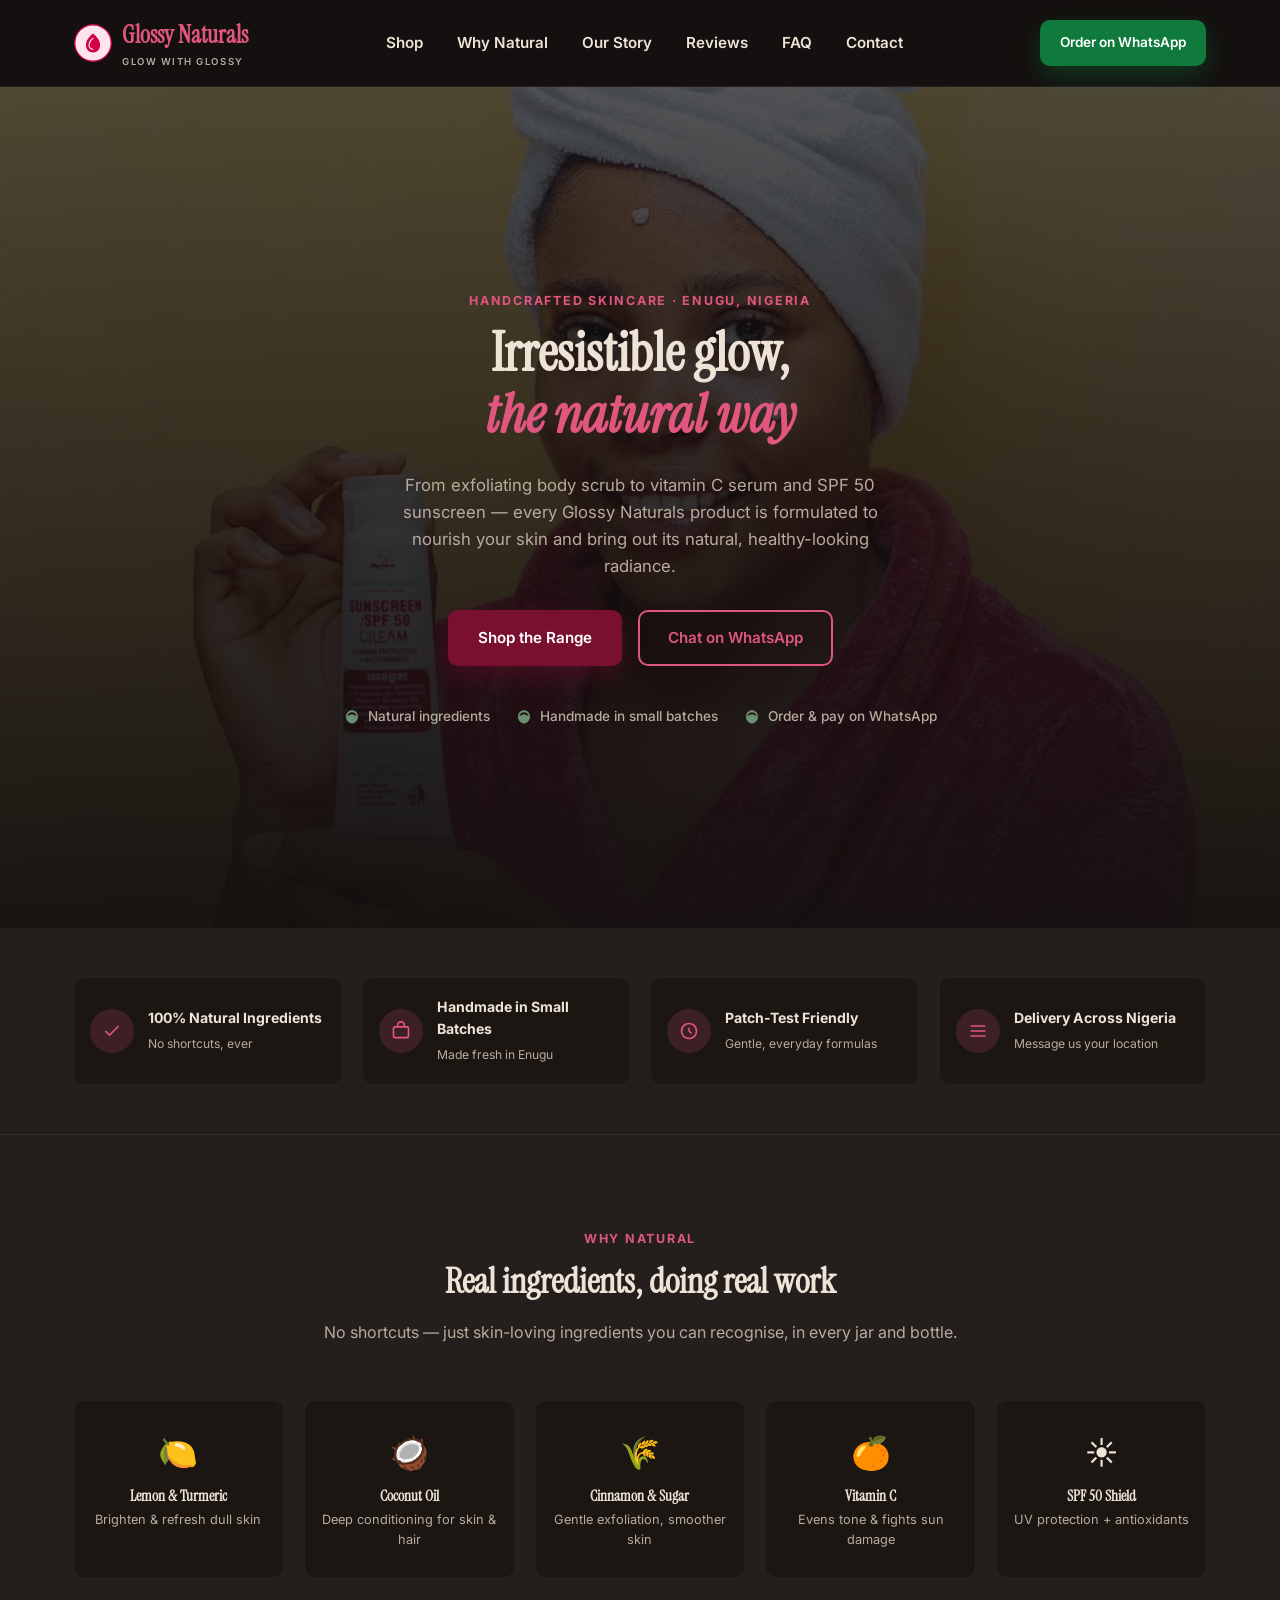
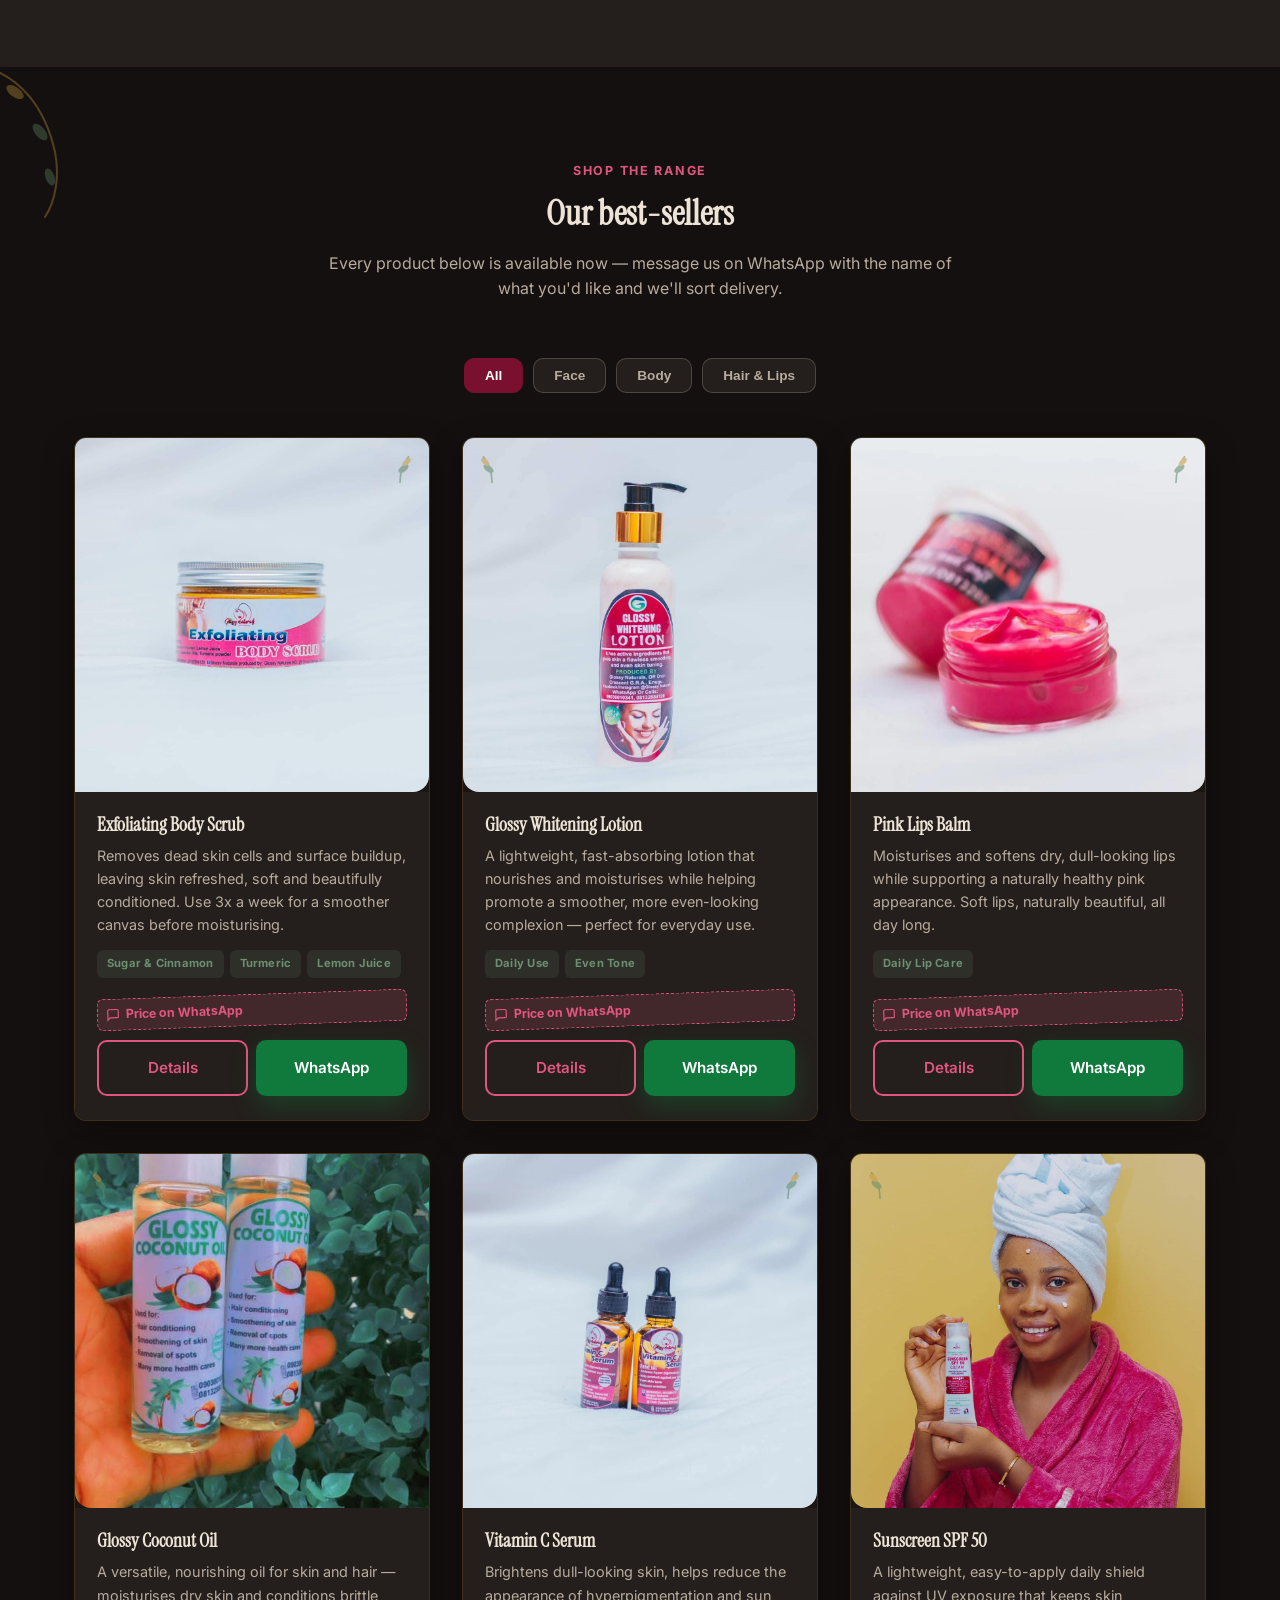
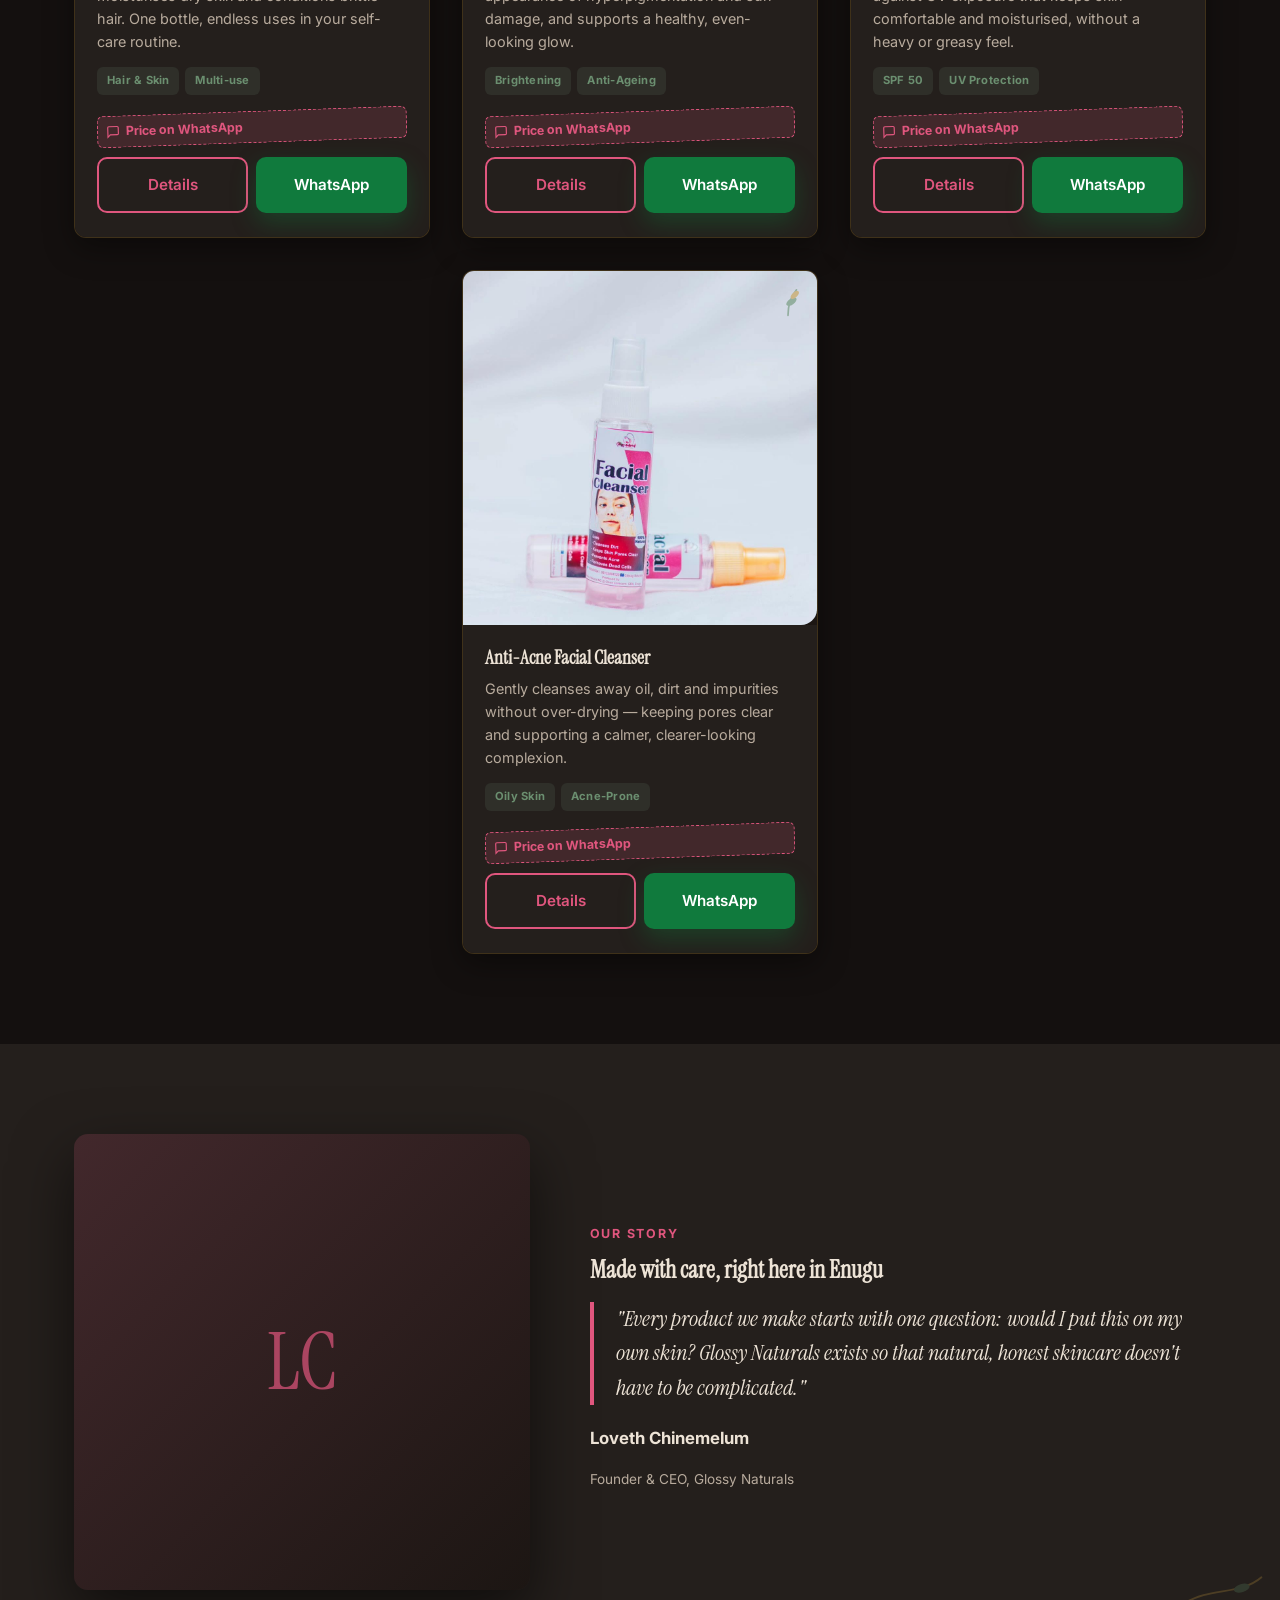
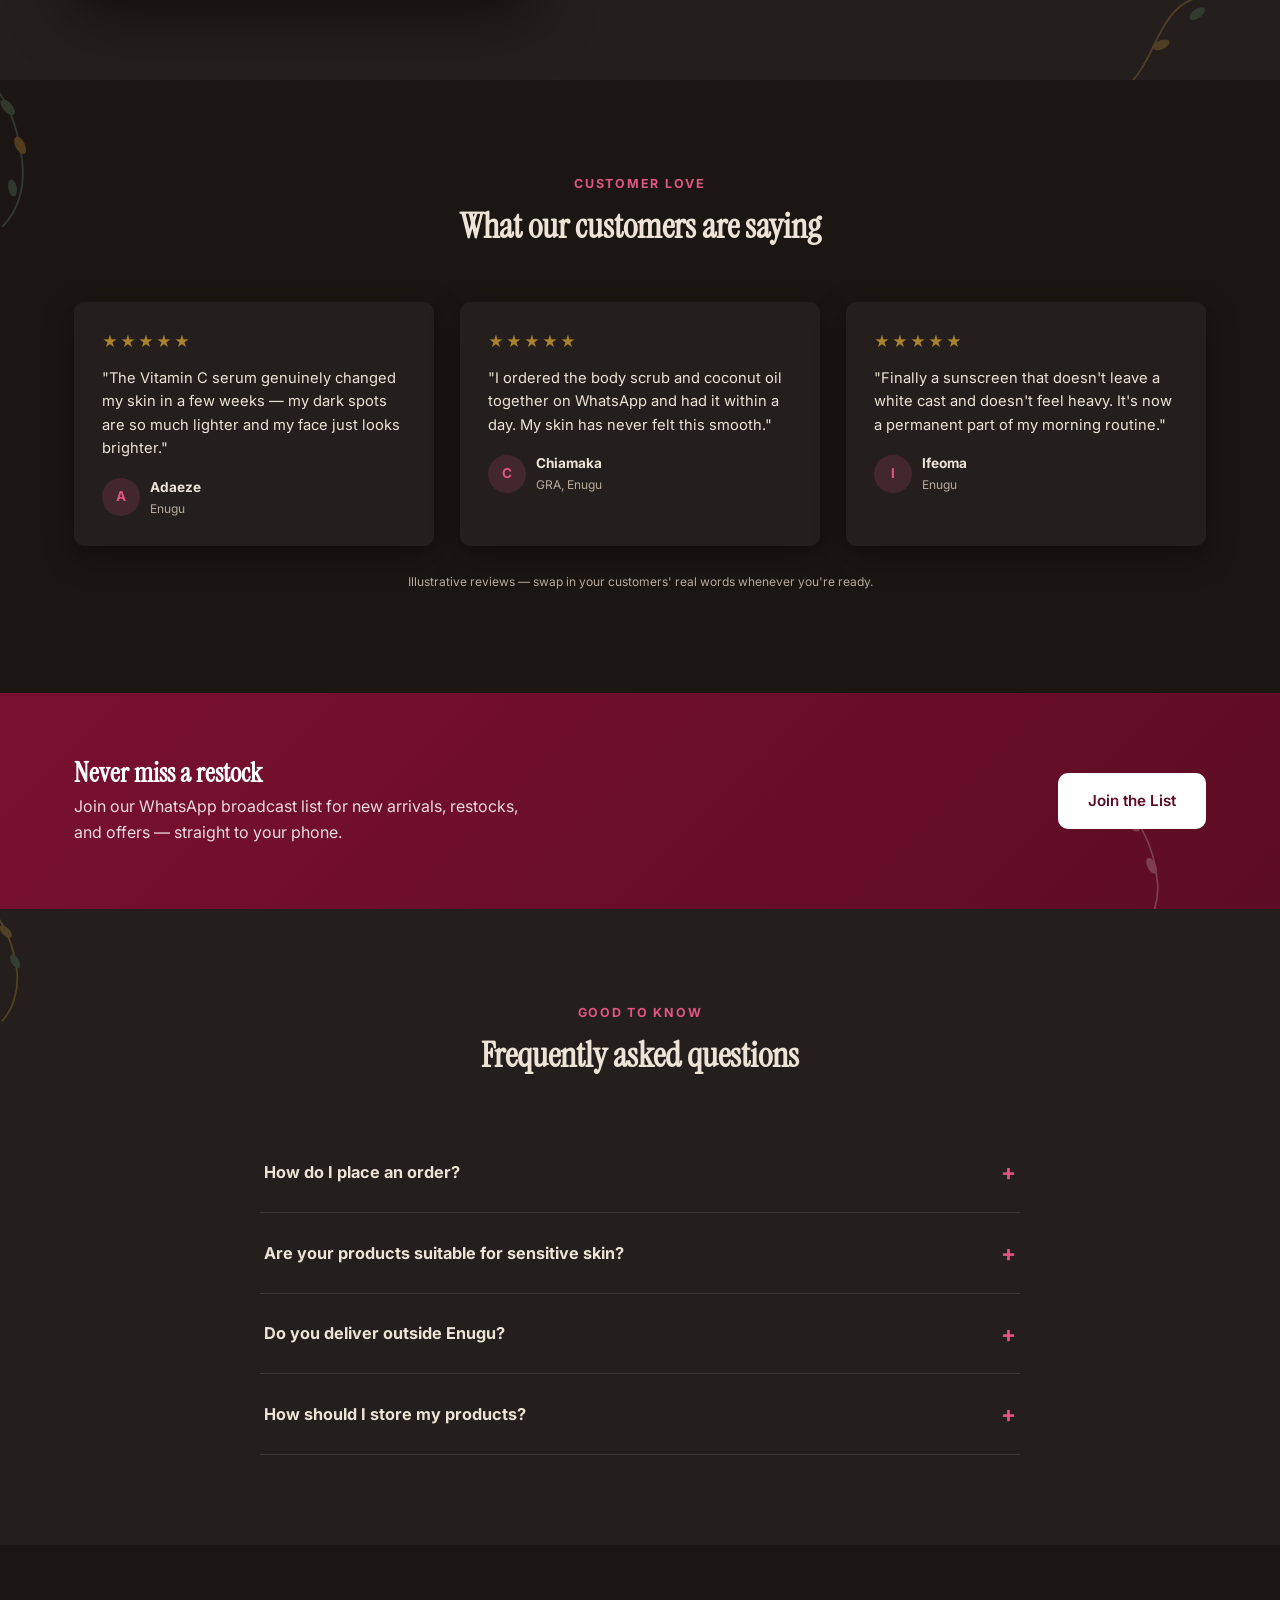
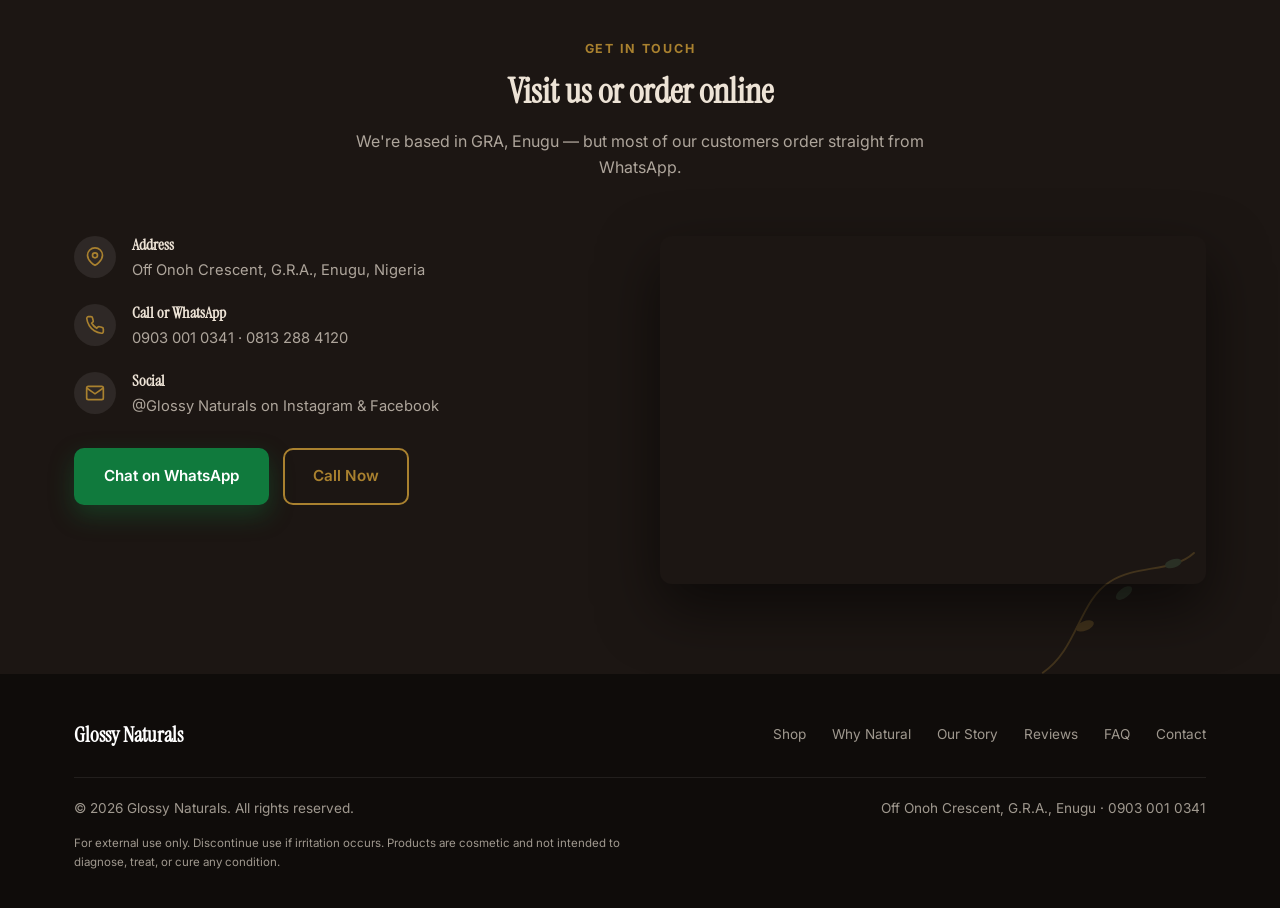
==== commit 883ba9ed: "Use self-hosted Instrument Serif fonts; remove Google Fonts Playfair Display dependency" ====
--- a/index.html
+++ b/index.html
@@ -42,7 +42,8 @@
 </script>
 <link rel="preconnect" href="https://fonts.googleapis.com">
 <link rel="preconnect" href="https://fonts.gstatic.com" crossorigin>
-<link href="https://fonts.googleapis.com/css2?family=Playfair+Display:ital,wght@0,700;0,900;1,400;1,500;1,700&family=Inter:wght@400;500;600;700&display=swap" rel="stylesheet">
+<link href="https://fonts.googleapis.com/css2?family=Inter:wght@400;500;600;700&display=swap" rel="stylesheet">
+<link rel="stylesheet" href="fonts/fonts.css">
 <link rel="stylesheet" href="css/style.css">
 </head>
 <body>
--- a/fonts/fonts.css
+++ b/fonts/fonts.css
@@ -0,0 +1,18 @@
+
+/* Added 2026-11-03 for the redesign (OFL, self-hosted, latin). */
+@font-face {
+  font-family: 'Instrument Serif';
+  font-style: italic;
+  font-weight: 400;
+  font-display: swap;
+  src: url(instrumentserif-jizHRFtNs2ka5fXjeivQ4LroWlx-6zAjjH7M.woff2) format('woff2');
+  unicode-range: U+0000-00FF, U+0131, U+0152-0153, U+02BB-02BC, U+02C6, U+02DA, U+02DC, U+0304, U+0308, U+0329, U+2000-206F, U+20AC, U+2122, U+2191, U+2193, U+2212, U+2215, U+FEFF, U+FFFD;
+}
+@font-face {
+  font-family: 'Instrument Serif';
+  font-style: normal;
+  font-weight: 400;
+  font-display: swap;
+  src: url(instrumentserif-jizBRFtNs2ka5fXjeivQ4LroWlx-6zUTjg.woff2) format('woff2');
+  unicode-range: U+0000-00FF, U+0131, U+0152-0153, U+02BB-02BC, U+02C6, U+02DA, U+02DC, U+0304, U+0308, U+0329, U+2000-206F, U+20AC, U+2122, U+2191, U+2193, U+2212, U+2215, U+FEFF, U+FFFD;
+}
--- a/css/style.css
+++ b/css/style.css
@@ -26,7 +26,7 @@
     overflow-x:hidden;
   }
   h1,h2,h3,h4{
-    font-family:'Playfair Display', Georgia, serif;
+    font-family:'Instrument Serif', 'Playfair Display', Georgia, serif;
     margin:0 0 .5em;
     line-height:1.15;
   }
@@ -86,7 +86,7 @@
     display:flex;
     align-items:center;
     gap:10px;
-    font-family:'Playfair Display', serif;
+    font-family:'Instrument Serif', 'Playfair Display', serif;
     font-weight:700;
     font-size:1.5rem;
     color:var(--pink);
@@ -342,13 +342,13 @@
     display:flex;align-items:center;justify-content:center;
   }
   .founder-photo .initials{
-    font-family:'Playfair Display',serif;
+    font-family:'Instrument Serif',serif;
     font-size:5rem;
     color:var(--pink);
     opacity:.7;
   }
   .founder-quote{
-    font-family:'Playfair Display',serif;
+    font-family:'Instrument Serif',serif;
     font-size:1.35rem;
     font-style:italic;
     color:var(--ink);
@@ -458,7 +458,7 @@
     display:flex;justify-content:space-between;align-items:center;flex-wrap:wrap;gap:20px;
     padding-bottom:26px;border-bottom:1px solid rgba(255,255,255,0.08);
   }
-  .foot-logo{font-family:'Playfair Display',serif;color:var(--white);font-size:1.3rem;font-weight:700;}
+  .foot-logo{font-family:'Instrument Serif', 'Playfair Display', serif;color:var(--white);font-size:1.3rem;font-weight:700;}
   .foot-links{display:flex;gap:26px;flex-wrap:wrap;}
   .foot-bottom{padding-top:20px;display:flex;justify-content:space-between;flex-wrap:wrap;gap:10px;}
   .disclaimer{font-size:.72rem;max-width:600px;margin-top:14px;}
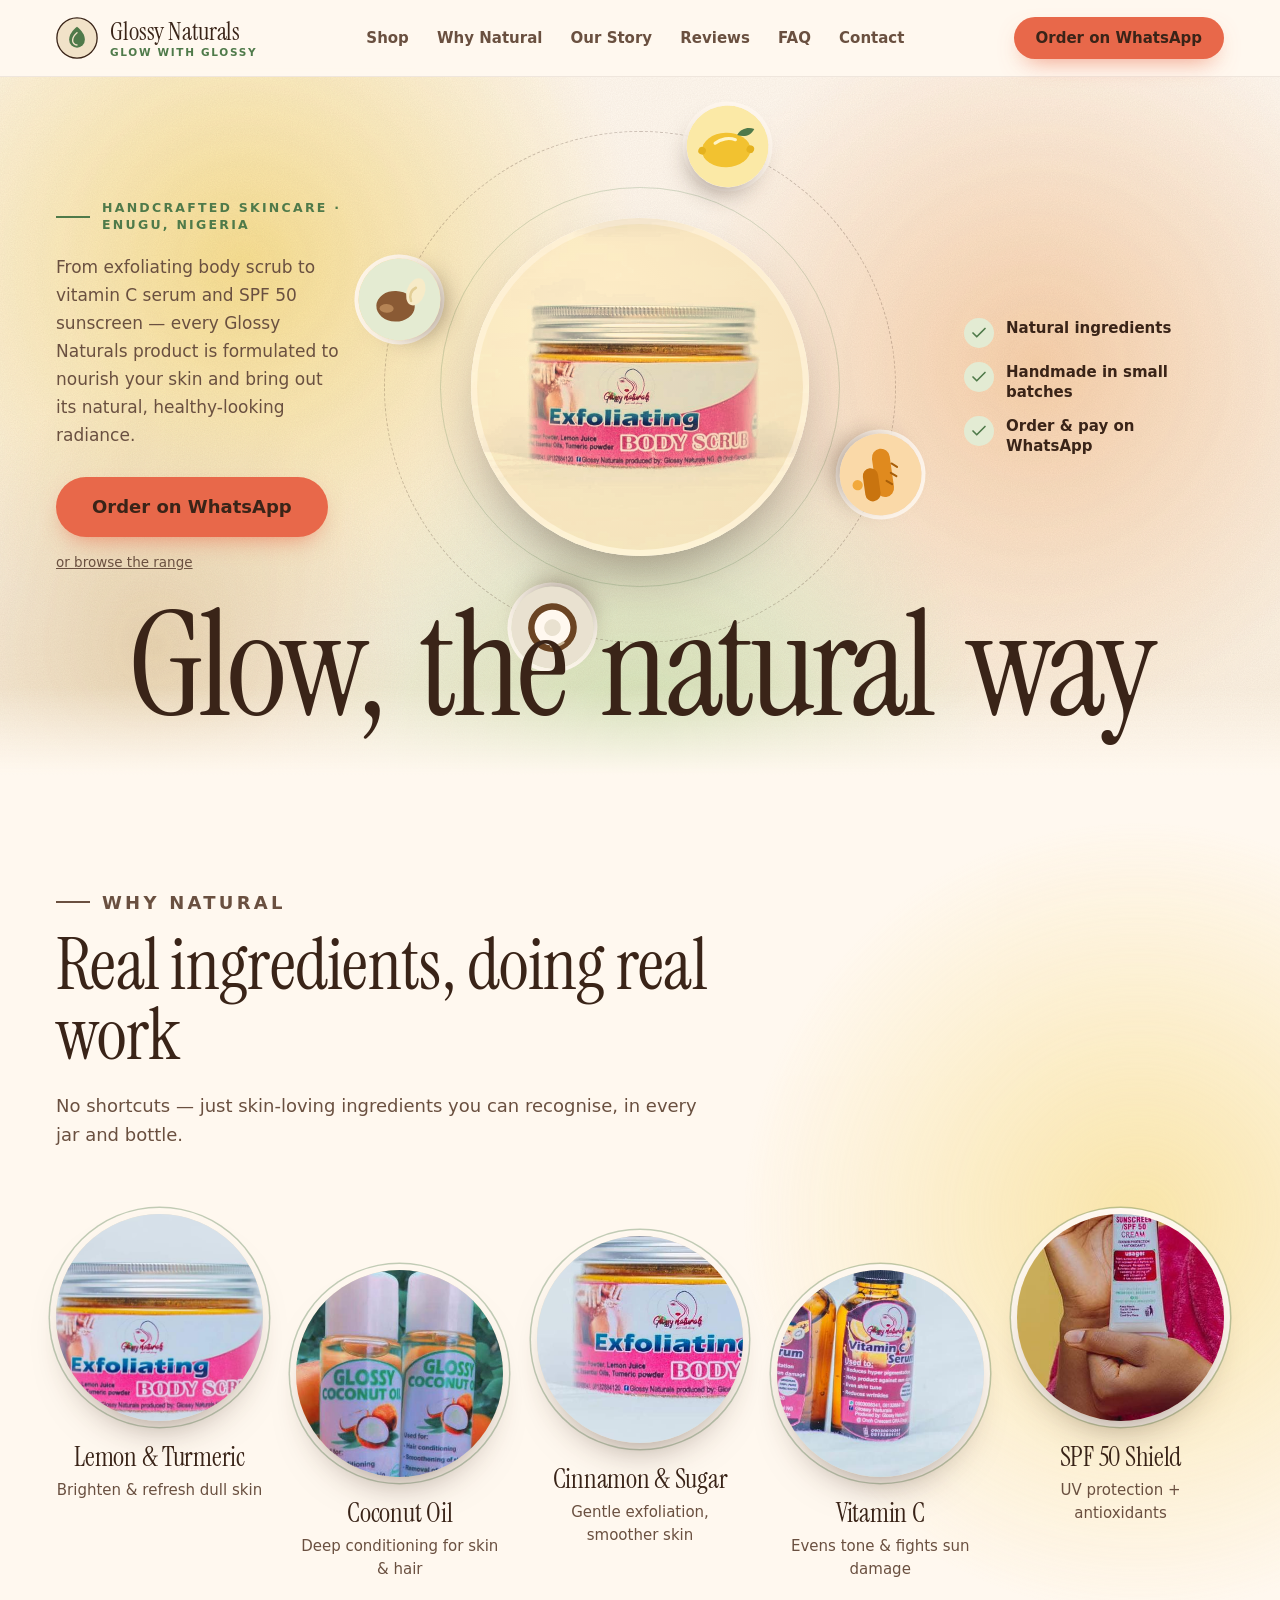
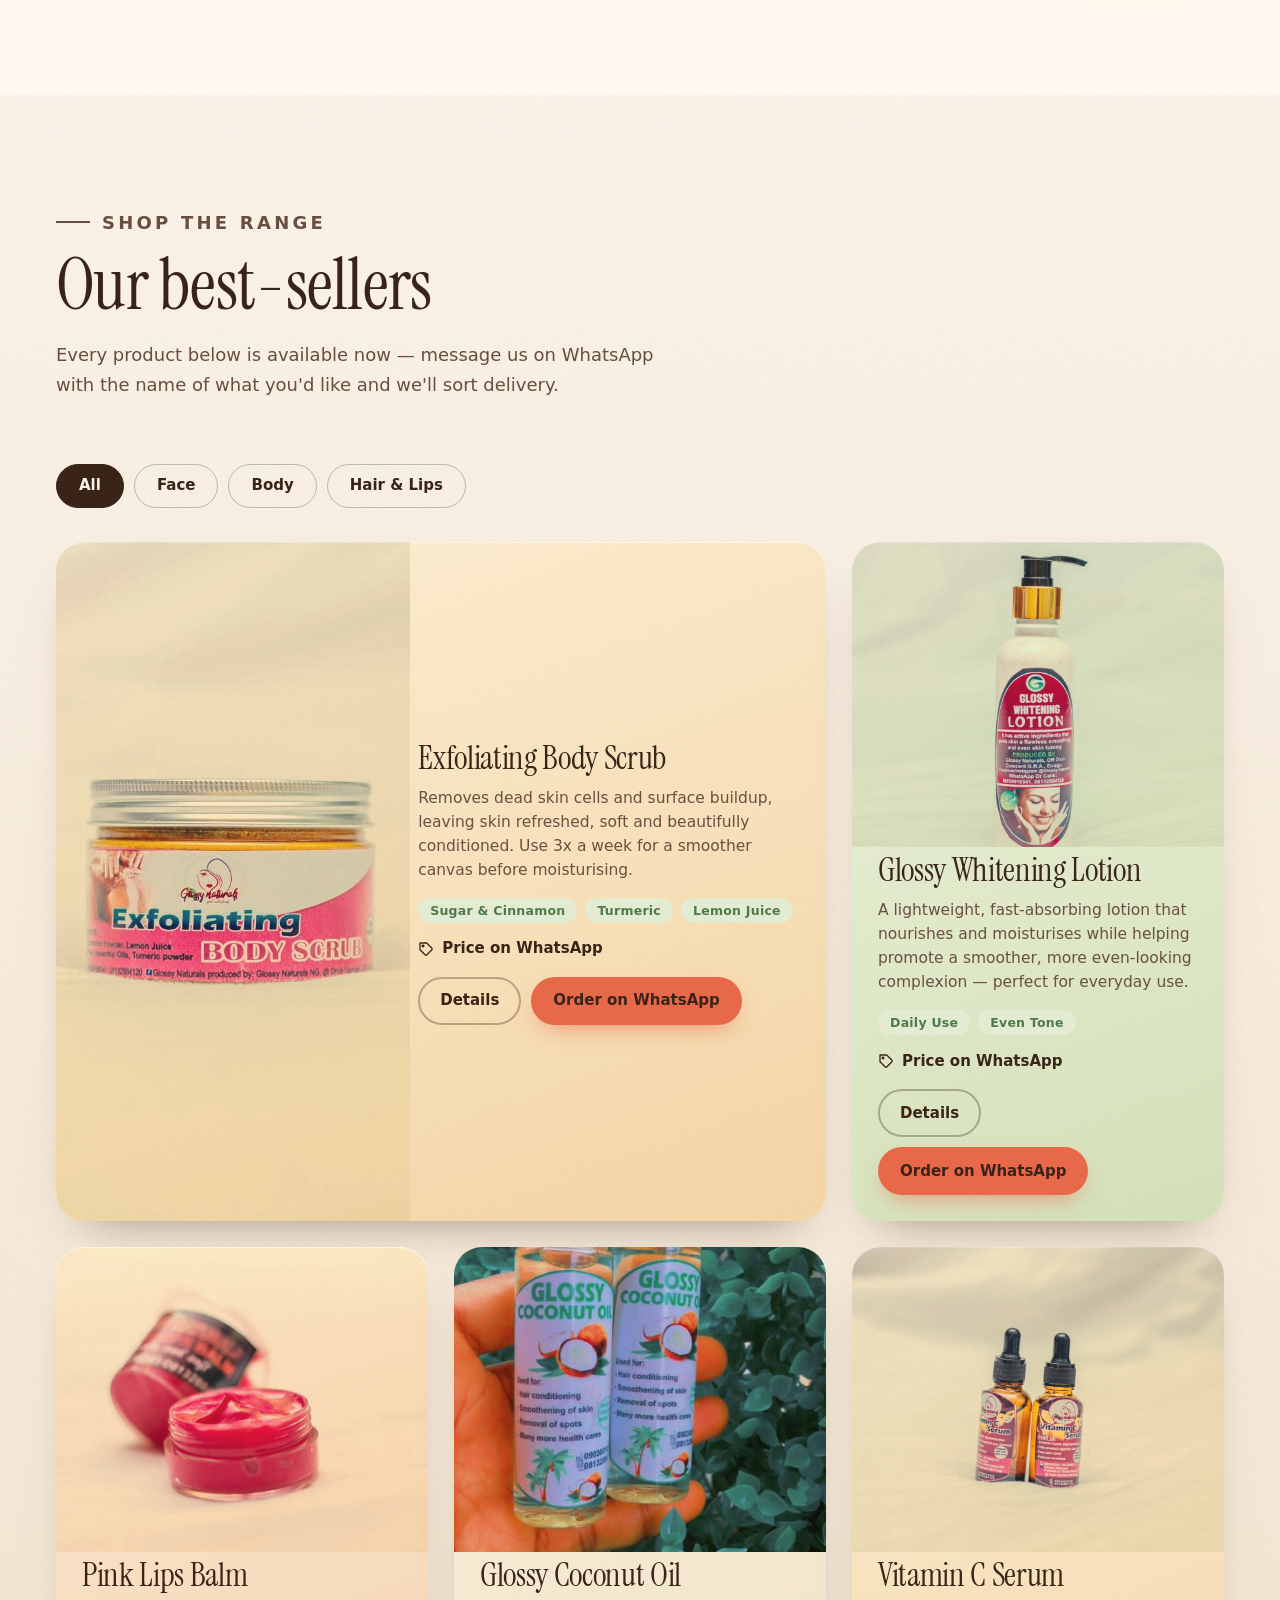
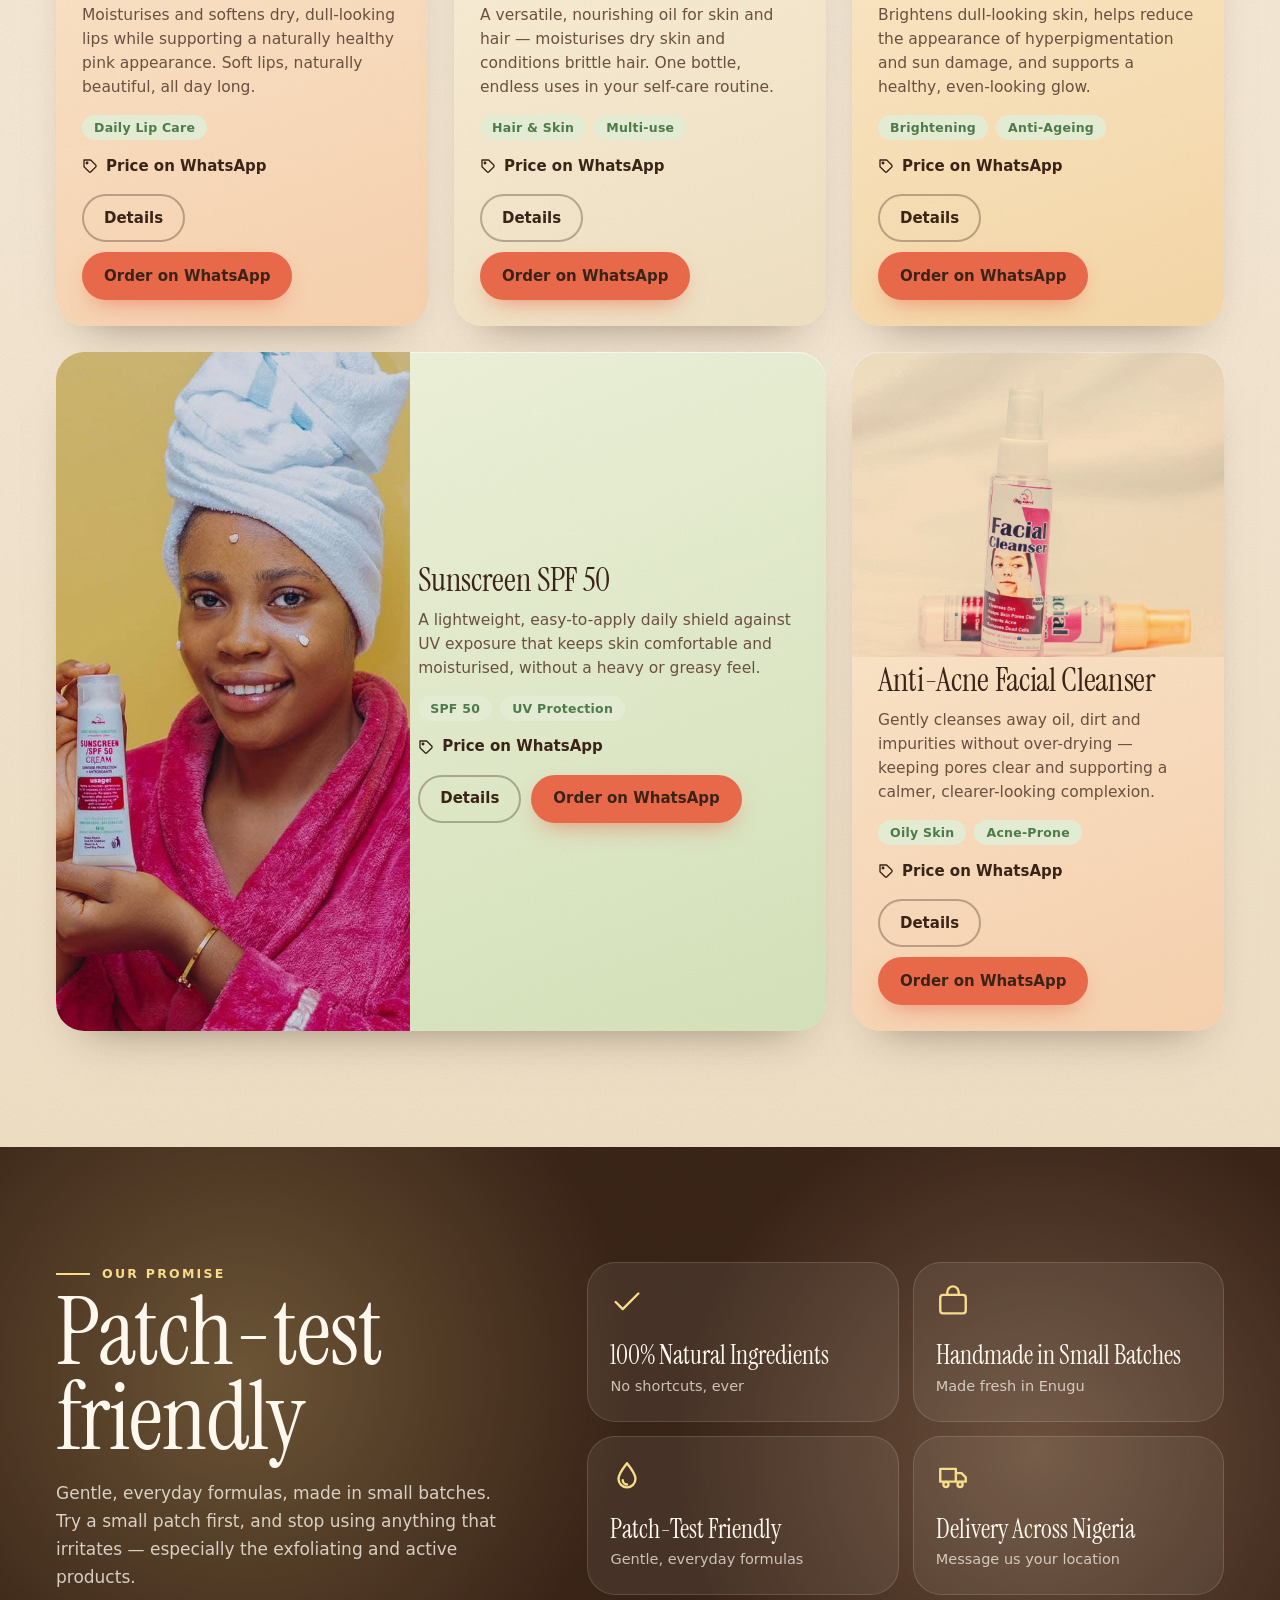
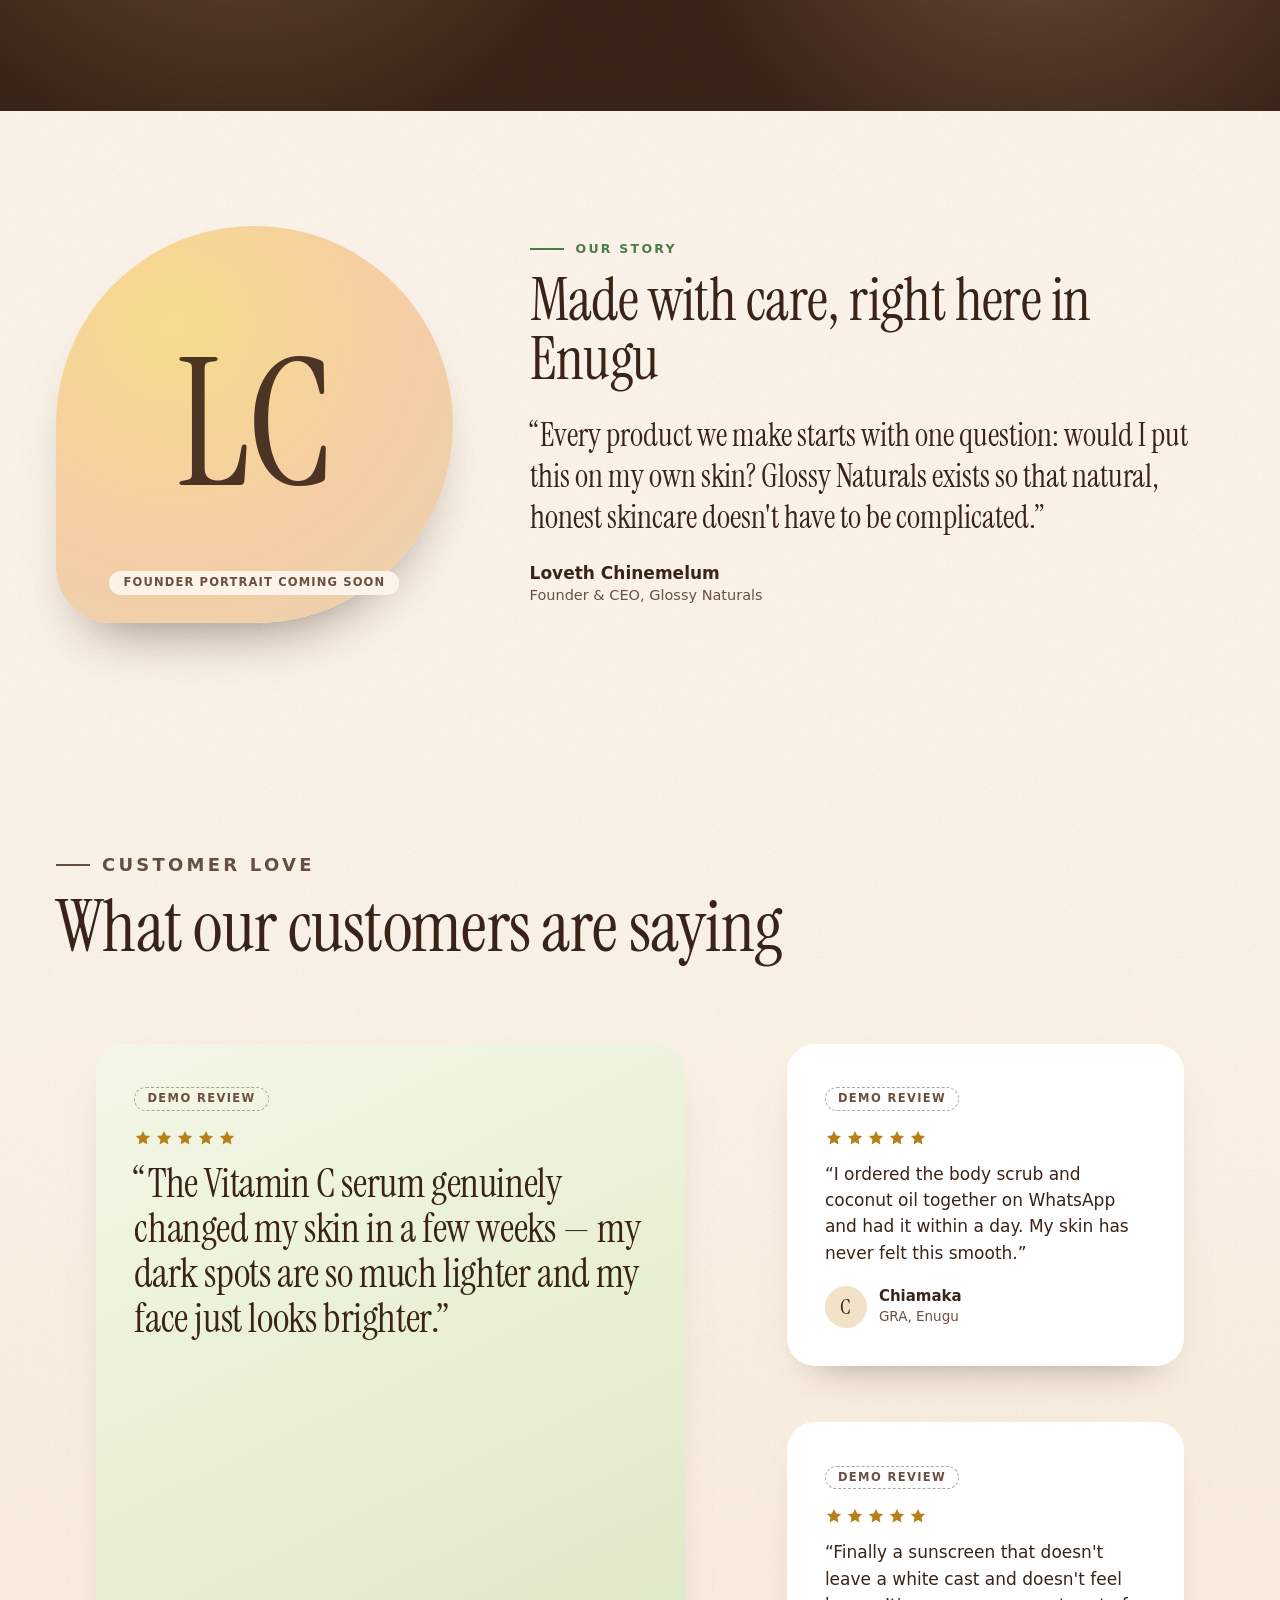
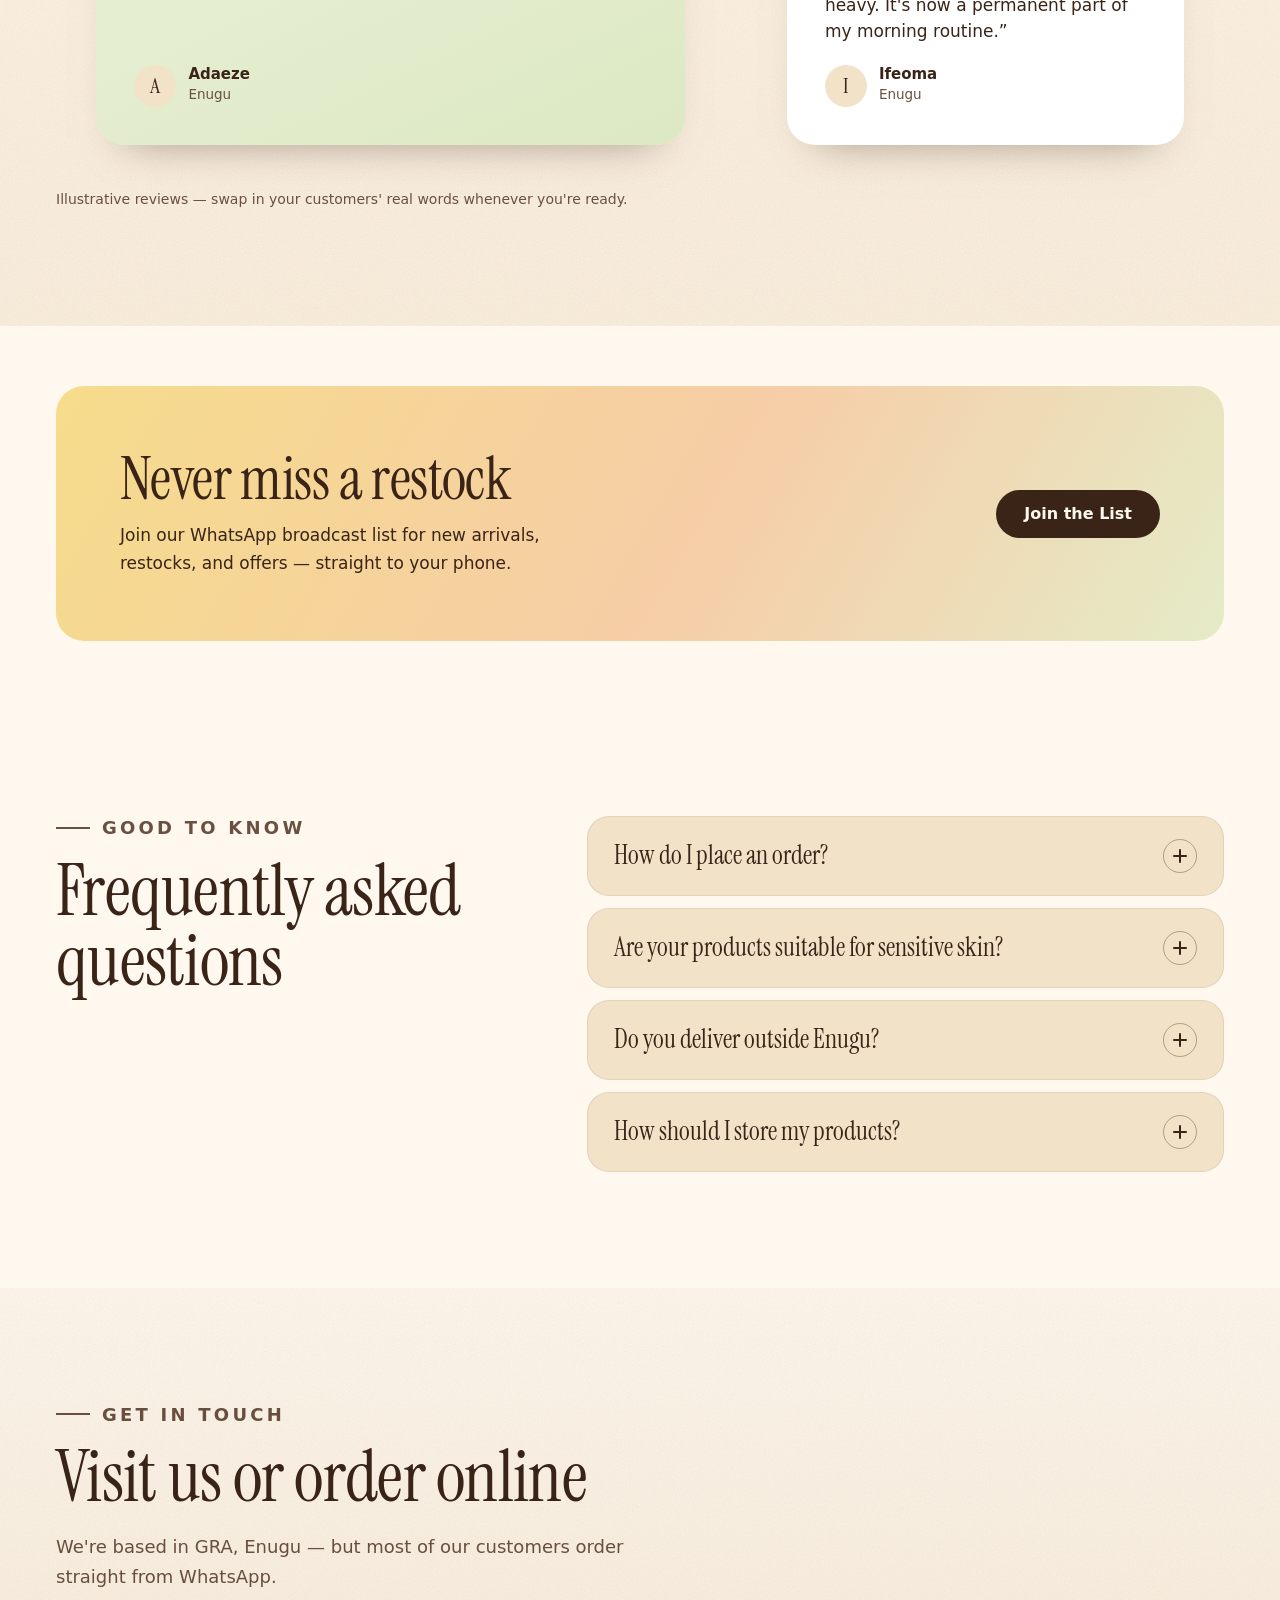
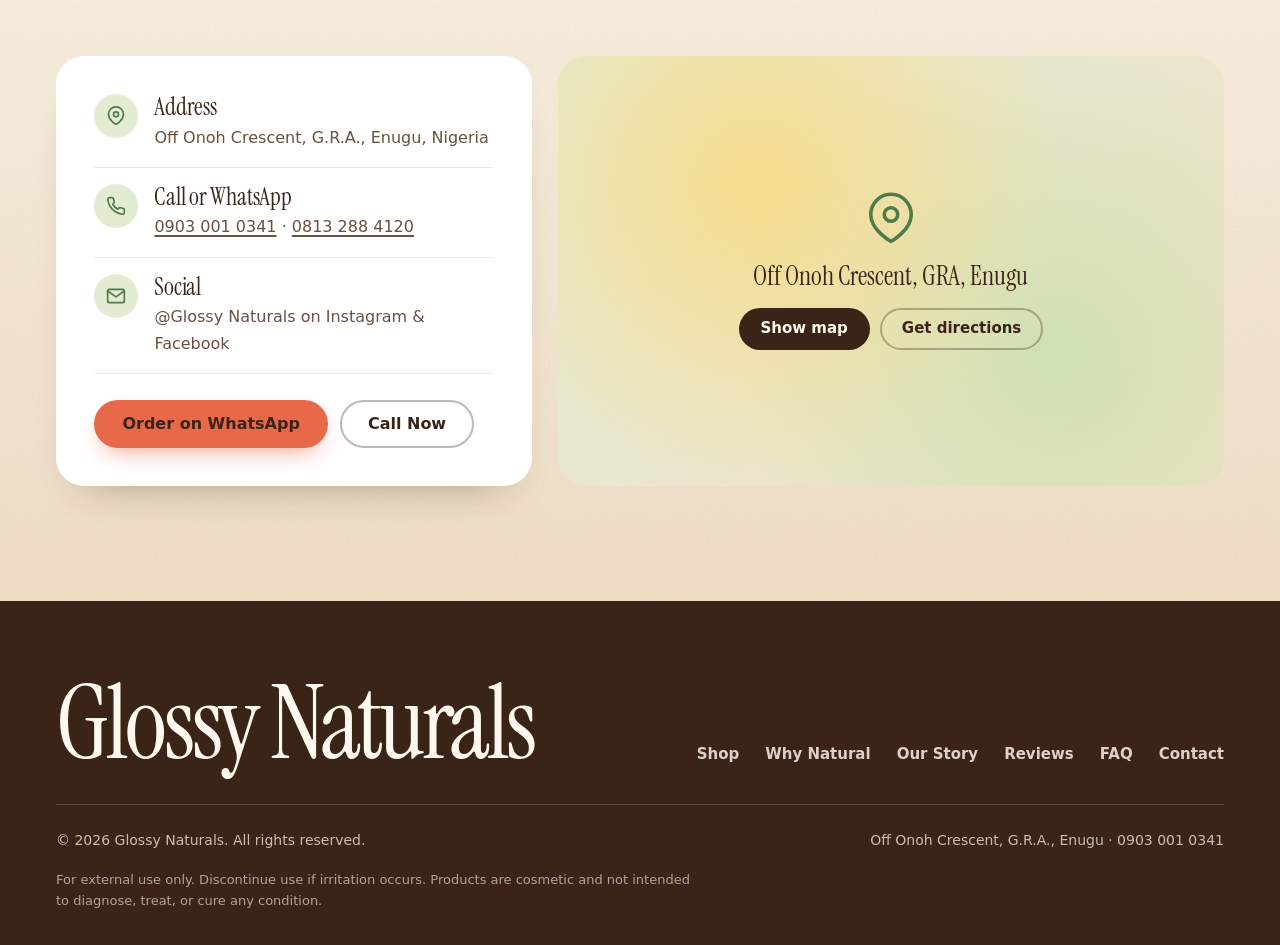
==== commit 57af6181: "Redesign: "Organic product-first" style from the design playbook Light cream/coral theme, jar hero w" ====
--- a/index.html
+++ b/index.html
@@ -10,7 +10,7 @@
 <link rel="icon" type="image/png" sizes="32x32" href="favicon-32.png">
 <link rel="apple-touch-icon" href="apple-touch-icon.png">
 <link rel="manifest" href="site.webmanifest">
-<meta name="theme-color" content="#d00145">
+<meta name="theme-color" content="#FFF8EF">
 <meta property="og:type" content="website">
 <meta property="og:site_name" content="Glossy Naturals">
 <meta property="og:title" content="Glossy Naturals | Natural Skincare, Handcrafted in Enugu">
@@ -40,25 +40,21 @@
   "priceRange": "$$"
 }
 </script>
-<link rel="preconnect" href="https://fonts.googleapis.com">
-<link rel="preconnect" href="https://fonts.gstatic.com" crossorigin>
-<link href="https://fonts.googleapis.com/css2?family=Inter:wght@400;500;600;700&display=swap" rel="stylesheet">
 <link rel="stylesheet" href="fonts/fonts.css">
 <link rel="stylesheet" href="css/style.css">
 </head>
 <body>
-
 <header>
   <div class="nav-wrap">
     <a href="#top" class="logo">
-      <svg class="mark" viewBox="0 0 48 48" fill="none" xmlns="http://www.w3.org/2000/svg">
-        <circle cx="24" cy="24" r="23" fill="#FFE4EE" stroke="#D00145" stroke-width="1.5"/>
-        <path d="M24 12c-5 4-9 9-9 15a9 9 0 0018 0c0-6-4-11-9-15z" fill="#D00145"/>
-        <path d="M24 18c-2.8 2.4-5 5.4-5 8.6A5 5 0 0024 32" stroke="#FFE4EE" stroke-width="1.4" stroke-linecap="round" fill="none"/>
+      <svg class="mark" viewBox="0 0 48 48" fill="none" xmlns="http://www.w3.org/2000/svg" aria-hidden="true" focusable="false">
+        <circle cx="24" cy="24" r="23" fill="#F1E2C8" stroke="#3A2418" stroke-width="1.5"/>
+        <path d="M24 11c-5 4-9 9-9 15a9 9 0 0018 0c0-6-4-11-9-15z" fill="#4F7A4A"/>
+        <path d="M24 18c-2.8 2.4-5 5.4-5 8.6A5 5 0 0024 32" stroke="#F1E2C8" stroke-width="1.6" stroke-linecap="round" fill="none"/>
       </svg>
-      <span>Glossy Naturals<br><small>Glow With Glossy</small></span>
+      <span>Glossy Naturals<small>Glow With Glossy</small></span>
     </a>
-    <nav class="links">
+    <nav class="links" aria-label="Main">
       <a href="#shop">Shop</a>
       <a href="#ingredients">Why Natural</a>
       <a href="#founder">Our Story</a>
@@ -67,7 +63,7 @@
       <a href="#contact">Contact</a>
     </nav>
     <div class="nav-cta">
-      <a href="https://wa.me/2349030010341?text=Hi%20Glossy%20Naturals%2C%20I%27d%20like%20to%20place%20an%20order" class="btn btn-whatsapp btn-sm" target="_blank" rel="noopener">Order on WhatsApp</a>
+      <a href="https://wa.me/2349030010341?text=Hi%20Glossy%20Naturals%2C%20I%27d%20like%20to%20place%20an%20order" class="btn btn-cta btn-sm" target="_blank" rel="noopener">Order on WhatsApp</a>
       <button class="hamburger" aria-label="Menu" aria-controls="mobileMenu" aria-expanded="false" id="hamburgerBtn">
         <span></span><span></span><span></span>
       </button>
@@ -87,352 +83,343 @@
 
 <main>
 <section class="hero">
-  <div class="hero-bg">
-    <img src="images/sunscreen-hero.jpg" alt="Customer applying Glossy Naturals Sunscreen SPF 50 cream" width="1070" height="1080">
-  </div>
-  <div class="container reveal">
-    <span class="eyebrow">Handcrafted Skincare · Enugu, Nigeria</span>
-    <h1>Irresistible glow,<span class="accent">the natural way</span></h1>
-    <p class="lead">From exfoliating body scrub to vitamin C serum and SPF 50 sunscreen — every Glossy Naturals product is formulated to nourish your skin and bring out its natural, healthy-looking radiance.</p>
-    <div class="hero-ctas">
-      <a href="#shop" class="btn btn-primary">Shop the Range</a>
-      <a href="https://wa.me/2349030010341?text=Hi%20Glossy%20Naturals%2C%20I%27d%20like%20to%20place%20an%20order" class="btn btn-outline" target="_blank" rel="noopener">Chat on WhatsApp</a>
-    </div>
-    <div class="hero-trust">
-      <div><svg width="16" height="16" viewBox="0 0 24 24" fill="currentColor" aria-hidden="true" focusable="false"><path d="M12 2C7 2 3 6 3 12c0 5 4 9 9 10 5-1 9-5 9-10 0-6-4-10-9-10zm0 3c3.3 0 6 2.5 6.7 5.8C16.4 9.6 14.3 8 12 8s-4.4 1.6-6.7 2.8C6 7.5 8.7 5 12 5z"/></svg> Natural ingredients</div>
-      <div><svg width="16" height="16" viewBox="0 0 24 24" fill="currentColor" aria-hidden="true" focusable="false"><path d="M12 2C7 2 3 6 3 12c0 5 4 9 9 10 5-1 9-5 9-10 0-6-4-10-9-10zm0 3c3.3 0 6 2.5 6.7 5.8C16.4 9.6 14.3 8 12 8s-4.4 1.6-6.7 2.8C6 7.5 8.7 5 12 5z"/></svg> Handmade in small batches</div>
-      <div><svg width="16" height="16" viewBox="0 0 24 24" fill="currentColor" aria-hidden="true" focusable="false"><path d="M12 2C7 2 3 6 3 12c0 5 4 9 9 10 5-1 9-5 9-10 0-6-4-10-9-10zm0 3c3.3 0 6 2.5 6.7 5.8C16.4 9.6 14.3 8 12 8s-4.4 1.6-6.7 2.8C6 7.5 8.7 5 12 5z"/></svg> Order &amp; pay on WhatsApp</div>
-    </div>
-  </div>
-</section>
-
-<section class="trust-bar">
-  <div class="container">
-    <div class="trust-grid">
-      <div class="trust-card reveal">
-        <div class="ic"><svg width="20" height="20" viewBox="0 0 24 24" fill="none" stroke="currentColor" stroke-width="2"><path d="M20 6L9 17l-5-5"/></svg></div>
-        <div><strong>100% Natural Ingredients</strong><span>No shortcuts, ever</span></div>
-      </div>
-      <div class="trust-card reveal">
-        <div class="ic"><svg width="20" height="20" viewBox="0 0 24 24" fill="none" stroke="currentColor" stroke-width="2"><rect x="3" y="7" width="18" height="13" rx="2"/><path d="M8 7V5a4 4 0 018 0v2"/></svg></div>
-        <div><strong>Handmade in Small Batches</strong><span>Made fresh in Enugu</span></div>
-      </div>
-      <div class="trust-card reveal">
-        <div class="ic"><svg width="20" height="20" viewBox="0 0 24 24" fill="none" stroke="currentColor" stroke-width="2"><circle cx="12" cy="12" r="9"/><path d="M12 8v4l3 3"/></svg></div>
-        <div><strong>Patch-Test Friendly</strong><span>Gentle, everyday formulas</span></div>
-      </div>
-      <div class="trust-card reveal">
-        <div class="ic"><svg width="20" height="20" viewBox="0 0 24 24" fill="none" stroke="currentColor" stroke-width="2"><path d="M3 12h18M3 6h18M3 18h18"/></svg></div>
-        <div><strong>Delivery Across Nigeria</strong><span>Message us your location</span></div>
-      </div>
-    </div>
-  </div>
-</section>
-
-<section class="ingredients" id="ingredients">
+  <div class="mesh grain" aria-hidden="true"><i class="b1"></i><i class="b2"></i><i class="b3"></i><i class="b4"></i></div>
+  <div class="hero-grid">
+    <div class="hero-copy">
+      <p class="kicker">Handcrafted Skincare &middot; Enugu, Nigeria</p>
+      <p class="lead">From exfoliating body scrub to vitamin C serum and SPF 50 sunscreen &mdash; every Glossy Naturals product is formulated to nourish your skin and bring out its natural, healthy-looking radiance.</p>
+      <a href="https://wa.me/2349030010341?text=Hi%20Glossy%20Naturals%2C%20I%27d%20like%20to%20place%20an%20order" class="btn btn-cta btn-lg" target="_blank" rel="noopener">Order on WhatsApp</a>
+      <p class="note"><a href="#shop">or browse the range</a></p>
+    </div>
+    <div class="stage">
+      <div class="ring"></div><div class="ring in2"></div>
+      <div class="jar"><img src="images/scrub.jpg" alt="Glossy Naturals Exfoliating Body Scrub jar" width="1080" height="1080" fetchpriority="high"></div>
+      <div class="orbit"><div class="slot s1"><div class="med" role="img" aria-label="Lemon"><svg viewBox="0 0 64 64" aria-hidden="true" focusable="false"><circle cx="32" cy="32" r="32" fill="#FBE9A6"/><ellipse cx="32" cy="35" rx="19" ry="13.5" transform="rotate(-22 32 35)" fill="#F2C230"/><circle cx="14.5" cy="42" r="3" fill="#E5B21E"/><circle cx="49.5" cy="28" r="3" fill="#E5B21E"/><path d="M36 21c1-6 6-9 11-9-1 6-5 9-11 9z" fill="#4F7A4A"/><path d="M22 33c3-5 9-8 14-8" fill="none" stroke="#FFF4C4" stroke-width="2.4" stroke-linecap="round"/></svg></div></div><div class="slot s2"><div class="med" role="img" aria-label="Turmeric"><svg viewBox="0 0 64 64" aria-hidden="true" focusable="false"><circle cx="32" cy="32" r="32" fill="#FAD9A8"/><g transform="rotate(-28 32 32)"><rect x="12" y="23" width="38" height="14" rx="7" fill="#E08A1E"/><rect x="26" y="34" width="26" height="12" rx="6" fill="#C9740F"/></g><g fill="none" stroke="#A85E08" stroke-width="1.6" stroke-linecap="round"><path d="M22 22l-1 5M29 20l-1 5M36 21l-1 5"/></g><circle cx="46" cy="46" r="4" fill="#F2A93B"/></svg></div></div><div class="slot s3"><div class="med" role="img" aria-label="Coconut"><svg viewBox="0 0 64 64" aria-hidden="true" focusable="false"><circle cx="32" cy="32" r="32" fill="#E9E1D0"/><circle cx="32" cy="32" r="19" fill="#6B4423"/><circle cx="32" cy="32" r="14" fill="#FFF8EF"/><circle cx="32" cy="32" r="6.5" fill="#E9E1D0"/><path d="M20 24a15 15 0 0 1 8-6" fill="none" stroke="#C9B79A" stroke-width="2" stroke-linecap="round"/></svg></div></div><div class="slot s4"><div class="med" role="img" aria-label="Shea butter"><svg viewBox="0 0 64 64" aria-hidden="true" focusable="false"><circle cx="32" cy="32" r="32" fill="#E4EBD2"/><ellipse cx="26" cy="31" rx="12" ry="15" transform="rotate(-18 26 31)" fill="#8A5A34"/><ellipse cx="22" cy="25" rx="3.4" ry="5.5" transform="rotate(-18 22 25)" fill="#B58455"/><ellipse cx="42" cy="42" rx="11" ry="7" fill="#F7EBC8"/><path d="M34 41c3-3 8-3 11 0" fill="none" stroke="#E2CE96" stroke-width="2" stroke-linecap="round"/></svg></div></div></div>
+    </div>
+    <ul class="hero-trust"><li><svg viewBox="0 0 24 24" aria-hidden="true" focusable="false"><path d="M20 6L9 17l-5-5"/></svg>Natural ingredients</li><li><svg viewBox="0 0 24 24" aria-hidden="true" focusable="false"><path d="M20 6L9 17l-5-5"/></svg>Handmade in small batches</li><li><svg viewBox="0 0 24 24" aria-hidden="true" focusable="false"><path d="M20 6L9 17l-5-5"/></svg>Order &amp; pay on WhatsApp</li></ul>
+    <h1 class="hero-title">Glow, the natural way</h1>
+  </div>
+</section>
+
+<section class="section ingredients" id="ingredients">
+  <div class="mesh" aria-hidden="true"><i class="b1"></i></div>
   <div class="container">
     <div class="section-head reveal">
-      <span class="eyebrow">Why Natural</span>
+      <p class="kicker">Why Natural</p>
       <h2>Real ingredients, doing real work</h2>
-      <p>No shortcuts — just skin-loving ingredients you can recognise, in every jar and bottle.</p>
-    </div>
-    <div class="ing-grid">
-      <div class="ing-card reveal">
-        <div class="emoji">🍋</div>
+      <p>No shortcuts &mdash; just skin-loving ingredients you can recognise, in every jar and bottle.</p>
+    </div>
+  </div>
+  <p class="swipe-hint" aria-hidden="true">Swipe the ingredients &rarr;</p>
+  <ul class="ing-row">
+      <li class="ing reveal">
+        <div class="circ c-turmeric"><img src="images/scrub.jpg" alt="Close-up of the turmeric-gold Glossy body scrub" width="600" height="600" loading="lazy"></div>
         <h3>Lemon &amp; Turmeric</h3>
         <p>Brighten &amp; refresh dull skin</p>
-      </div>
-      <div class="ing-card reveal">
-        <div class="emoji">🥥</div>
+      </li>
+      <li class="ing reveal">
+        <div class="circ c-coconut"><img src="images/coconut-oil.jpg" alt="Close-up of Glossy Coconut Oil bottles" width="600" height="600" loading="lazy"></div>
         <h3>Coconut Oil</h3>
         <p>Deep conditioning for skin &amp; hair</p>
-      </div>
-      <div class="ing-card reveal">
-        <div class="emoji">🌾</div>
+      </li>
+      <li class="ing reveal">
+        <div class="circ c-cinnamon"><img src="images/scrub.jpg" alt="Close-up of the Glossy scrub label" width="600" height="600" loading="lazy"></div>
         <h3>Cinnamon &amp; Sugar</h3>
         <p>Gentle exfoliation, smoother skin</p>
-      </div>
-      <div class="ing-card reveal">
-        <div class="emoji">🍊</div>
+      </li>
+      <li class="ing reveal">
+        <div class="circ c-vitc"><img src="images/vitamin-c-serum.jpg" alt="Close-up of Glossy Vitamin C Serum droppers" width="600" height="600" loading="lazy"></div>
         <h3>Vitamin C</h3>
         <p>Evens tone &amp; fights sun damage</p>
-      </div>
-      <div class="ing-card reveal">
-        <div class="emoji">☀️</div>
+      </li>
+      <li class="ing reveal">
+        <div class="circ c-spf"><img src="images/sunscreen-hero.jpg" alt="Close-up of Glossy Sunscreen SPF 50 tube" width="600" height="600" loading="lazy"></div>
         <h3>SPF 50 Shield</h3>
         <p>UV protection + antioxidants</p>
-      </div>
-    </div>
-  </div>
-</section>
-
-<section class="products" id="shop">
-  <svg class="botanical top-left" viewBox="0 0 200 200" fill="none" xmlns="http://www.w3.org/2000/svg" aria-hidden="true" focusable="false" style="top:-20px;left:-30px;width:200px;">
-    <path d="M15 20C50 30 75 60 85 105C90 130 85 155 75 170" stroke="#c89b3c" stroke-width="2" stroke-linecap="round"/>
-    <ellipse cx="45" cy="45" rx="10" ry="5" fill="#c89b3c" transform="rotate(35 45 45)"/>
-    <ellipse cx="70" cy="85" rx="10" ry="5" fill="#5f8c66" transform="rotate(50 70 85)"/>
-    <ellipse cx="80" cy="130" rx="9" ry="4.5" fill="#5f8c66" transform="rotate(70 80 130)"/>
-  </svg>
+      </li>
+  </ul>
+</section>
+
+<section class="section products grain" id="shop">
   <div class="container">
     <div class="section-head reveal">
-      <span class="eyebrow">Shop The Range</span>
+      <p class="kicker">Shop The Range</p>
       <h2>Our best-sellers</h2>
-      <p>Every product below is available now — message us on WhatsApp with the name of what you'd like and we'll sort delivery.</p>
-    </div>
-    <div class="shop-filters reveal">
-      <button class="filter-btn active" data-filter="all">All</button>
-      <button class="filter-btn" data-filter="face">Face</button>
-      <button class="filter-btn" data-filter="body">Body</button>
-      <button class="filter-btn" data-filter="hair-lips">Hair &amp; Lips</button>
+      <p>Every product below is available now &mdash; message us on WhatsApp with the name of what you'd like and we'll sort delivery.</p>
+    </div>
+    <div class="shop-filters reveal" role="group" aria-label="Filter products">
+      <button class="filter-btn active" data-filter="all" aria-pressed="true">All</button>
+      <button class="filter-btn" data-filter="face" aria-pressed="false">Face</button>
+      <button class="filter-btn" data-filter="body" aria-pressed="false">Body</button>
+      <button class="filter-btn" data-filter="hair-lips" aria-pressed="false">Hair &amp; Lips</button>
     </div>
     <div class="prod-grid">
-
-      <div class="prod-card reveal" data-cat="body">
-        <div class="prod-img"><svg class="prod-sprig" viewBox="0 0 40 40" fill="none" xmlns="http://www.w3.org/2000/svg" aria-hidden="true" focusable="false"><path d="M20 38C20 28 22 18 30 8" stroke="#5f8c66" stroke-width="2" stroke-linecap="round"/><ellipse cx="24" cy="22" rx="7" ry="3.5" fill="#5f8c66" transform="rotate(-35 24 22)"/><ellipse cx="28" cy="14" rx="6" ry="3" fill="#c89b3c" transform="rotate(-45 28 14)"/></svg><a href="scrub.html"><img src="images/scrub.jpg" alt="Glossy Naturals Exfoliating Body Scrub jar" width="1080" height="1080"></a></div>
-        <div class="prod-body">
-          <h3><a href="scrub.html">Exfoliating Body Scrub</a></h3>
-          <p class="desc">Removes dead skin cells and surface buildup, leaving skin refreshed, soft and beautifully conditioned. Use 3x a week for a smoother canvas before moisturising.</p>
-          <div class="prod-tags"><span>Sugar &amp; Cinnamon</span><span>Turmeric</span><span>Lemon Juice</span></div>
-          <div class="price-tag"><svg width="14" height="14" viewBox="0 0 24 24" fill="none" stroke="currentColor" stroke-width="2"><path d="M21 15a2 2 0 01-2 2H7l-4 4V5a2 2 0 012-2h14a2 2 0 012 2z"/></svg>Price on WhatsApp</div>
-          <div class="prod-actions">
-            <a href="scrub.html" class="btn btn-outline">Details</a>
-            <a href="https://wa.me/2349030010341?text=Hi%2C%20I%27d%20like%20to%20order%20the%20Exfoliating%20Body%20Scrub" class="btn btn-whatsapp" target="_blank" rel="noopener">WhatsApp</a>
-          </div>
-        </div>
-      </div>
-
-      <div class="prod-card reveal" data-cat="body">
-        <div class="prod-img"><svg class="prod-sprig" viewBox="0 0 40 40" fill="none" xmlns="http://www.w3.org/2000/svg" aria-hidden="true" focusable="false"><path d="M20 38C20 28 22 18 30 8" stroke="#5f8c66" stroke-width="2" stroke-linecap="round"/><ellipse cx="24" cy="22" rx="7" ry="3.5" fill="#5f8c66" transform="rotate(-35 24 22)"/><ellipse cx="28" cy="14" rx="6" ry="3" fill="#c89b3c" transform="rotate(-45 28 14)"/></svg><a href="whitening-lotion.html"><img src="images/lotion.jpg" alt="Glossy Whitening Body Lotion bottle" width="1080" height="1080"></a></div>
-        <div class="prod-body">
-          <h3><a href="whitening-lotion.html">Glossy Whitening Lotion</a></h3>
-          <p class="desc">A lightweight, fast-absorbing lotion that nourishes and moisturises while helping promote a smoother, more even-looking complexion — perfect for everyday use.</p>
-          <div class="prod-tags"><span>Daily Use</span><span>Even Tone</span></div>
-          <div class="price-tag"><svg width="14" height="14" viewBox="0 0 24 24" fill="none" stroke="currentColor" stroke-width="2"><path d="M21 15a2 2 0 01-2 2H7l-4 4V5a2 2 0 012-2h14a2 2 0 012 2z"/></svg>Price on WhatsApp</div>
-          <div class="prod-actions">
-            <a href="whitening-lotion.html" class="btn btn-outline">Details</a>
-            <a href="https://wa.me/2349030010341?text=Hi%2C%20I%27d%20like%20to%20order%20the%20Glossy%20Whitening%20Lotion" class="btn btn-whatsapp" target="_blank" rel="noopener">WhatsApp</a>
-          </div>
-        </div>
-      </div>
-
-      <div class="prod-card reveal" data-cat="hair-lips">
-        <div class="prod-img"><svg class="prod-sprig" viewBox="0 0 40 40" fill="none" xmlns="http://www.w3.org/2000/svg" aria-hidden="true" focusable="false"><path d="M20 38C20 28 22 18 30 8" stroke="#5f8c66" stroke-width="2" stroke-linecap="round"/><ellipse cx="24" cy="22" rx="7" ry="3.5" fill="#5f8c66" transform="rotate(-35 24 22)"/><ellipse cx="28" cy="14" rx="6" ry="3" fill="#c89b3c" transform="rotate(-45 28 14)"/></svg><a href="lip-balm.html"><img src="images/lipbalm.jpg" alt="Pink Lips Balm open jar" width="1080" height="720"></a></div>
-        <div class="prod-body">
-          <h3><a href="lip-balm.html">Pink Lips Balm</a></h3>
-          <p class="desc">Moisturises and softens dry, dull-looking lips while supporting a naturally healthy pink appearance. Soft lips, naturally beautiful, all day long.</p>
-          <div class="prod-tags"><span>Daily Lip Care</span></div>
-          <div class="price-tag"><svg width="14" height="14" viewBox="0 0 24 24" fill="none" stroke="currentColor" stroke-width="2"><path d="M21 15a2 2 0 01-2 2H7l-4 4V5a2 2 0 012-2h14a2 2 0 012 2z"/></svg>Price on WhatsApp</div>
-          <div class="prod-actions">
-            <a href="lip-balm.html" class="btn btn-outline">Details</a>
-            <a href="https://wa.me/2349030010341?text=Hi%2C%20I%27d%20like%20to%20order%20the%20Pink%20Lips%20Balm" class="btn btn-whatsapp" target="_blank" rel="noopener">WhatsApp</a>
-          </div>
-        </div>
-      </div>
-
-      <div class="prod-card reveal" data-cat="body hair-lips">
-        <div class="prod-img"><svg class="prod-sprig" viewBox="0 0 40 40" fill="none" xmlns="http://www.w3.org/2000/svg" aria-hidden="true" focusable="false"><path d="M20 38C20 28 22 18 30 8" stroke="#5f8c66" stroke-width="2" stroke-linecap="round"/><ellipse cx="24" cy="22" rx="7" ry="3.5" fill="#5f8c66" transform="rotate(-35 24 22)"/><ellipse cx="28" cy="14" rx="6" ry="3" fill="#c89b3c" transform="rotate(-45 28 14)"/></svg><a href="coconut-oil.html"><img src="images/coconut-oil.jpg" alt="Glossy Coconut Oil bottles" width="608" height="1080"></a></div>
-        <div class="prod-body">
-          <h3><a href="coconut-oil.html">Glossy Coconut Oil</a></h3>
-          <p class="desc">A versatile, nourishing oil for skin and hair — moisturises dry skin and conditions brittle hair. One bottle, endless uses in your self-care routine.</p>
-          <div class="prod-tags"><span>Hair &amp; Skin</span><span>Multi-use</span></div>
-          <div class="price-tag"><svg width="14" height="14" viewBox="0 0 24 24" fill="none" stroke="currentColor" stroke-width="2"><path d="M21 15a2 2 0 01-2 2H7l-4 4V5a2 2 0 012-2h14a2 2 0 012 2z"/></svg>Price on WhatsApp</div>
-          <div class="prod-actions">
-            <a href="coconut-oil.html" class="btn btn-outline">Details</a>
-            <a href="https://wa.me/2349030010341?text=Hi%2C%20I%27d%20like%20to%20order%20the%20Glossy%20Coconut%20Oil" class="btn btn-whatsapp" target="_blank" rel="noopener">WhatsApp</a>
-          </div>
-        </div>
-      </div>
-
-      <div class="prod-card reveal" data-cat="face">
-        <div class="prod-img"><svg class="prod-sprig" viewBox="0 0 40 40" fill="none" xmlns="http://www.w3.org/2000/svg" aria-hidden="true" focusable="false"><path d="M20 38C20 28 22 18 30 8" stroke="#5f8c66" stroke-width="2" stroke-linecap="round"/><ellipse cx="24" cy="22" rx="7" ry="3.5" fill="#5f8c66" transform="rotate(-35 24 22)"/><ellipse cx="28" cy="14" rx="6" ry="3" fill="#c89b3c" transform="rotate(-45 28 14)"/></svg><a href="vitamin-c-serum.html"><img src="images/vitamin-c-serum.jpg" alt="Glossy Naturals Vitamin C Serum bottles" width="1080" height="1080"></a></div>
-        <div class="prod-body">
-          <h3><a href="vitamin-c-serum.html">Vitamin C Serum</a></h3>
-          <p class="desc">Brightens dull-looking skin, helps reduce the appearance of hyperpigmentation and sun damage, and supports a healthy, even-looking glow.</p>
-          <div class="prod-tags"><span>Brightening</span><span>Anti-Ageing</span></div>
-          <div class="price-tag"><svg width="14" height="14" viewBox="0 0 24 24" fill="none" stroke="currentColor" stroke-width="2"><path d="M21 15a2 2 0 01-2 2H7l-4 4V5a2 2 0 012-2h14a2 2 0 012 2z"/></svg>Price on WhatsApp</div>
-          <div class="prod-actions">
-            <a href="vitamin-c-serum.html" class="btn btn-outline">Details</a>
-            <a href="https://wa.me/2349030010341?text=Hi%2C%20I%27d%20like%20to%20order%20the%20Vitamin%20C%20Serum" class="btn btn-whatsapp" target="_blank" rel="noopener">WhatsApp</a>
-          </div>
-        </div>
-      </div>
-
-      <div class="prod-card reveal" data-cat="face body">
-        <div class="prod-img"><svg class="prod-sprig" viewBox="0 0 40 40" fill="none" xmlns="http://www.w3.org/2000/svg" aria-hidden="true" focusable="false"><path d="M20 38C20 28 22 18 30 8" stroke="#5f8c66" stroke-width="2" stroke-linecap="round"/><ellipse cx="24" cy="22" rx="7" ry="3.5" fill="#5f8c66" transform="rotate(-35 24 22)"/><ellipse cx="28" cy="14" rx="6" ry="3" fill="#c89b3c" transform="rotate(-45 28 14)"/></svg><a href="sunscreen.html"><img src="images/sunscreen-hero.jpg" alt="Glossy Naturals Sunscreen SPF 50 Cream" width="1070" height="1080"></a></div>
-        <div class="prod-body">
-          <h3><a href="sunscreen.html">Sunscreen SPF 50</a></h3>
-          <p class="desc">A lightweight, easy-to-apply daily shield against UV exposure that keeps skin comfortable and moisturised, without a heavy or greasy feel.</p>
-          <div class="prod-tags"><span>SPF 50</span><span>UV Protection</span></div>
-          <div class="price-tag"><svg width="14" height="14" viewBox="0 0 24 24" fill="none" stroke="currentColor" stroke-width="2"><path d="M21 15a2 2 0 01-2 2H7l-4 4V5a2 2 0 012-2h14a2 2 0 012 2z"/></svg>Price on WhatsApp</div>
-          <div class="prod-actions">
-            <a href="sunscreen.html" class="btn btn-outline">Details</a>
-            <a href="https://wa.me/2349030010341?text=Hi%2C%20I%27d%20like%20to%20order%20the%20Sunscreen%20SPF%2050" class="btn btn-whatsapp" target="_blank" rel="noopener">WhatsApp</a>
-          </div>
-        </div>
-      </div>
-
-      <div class="prod-card reveal" data-cat="face">
-        <div class="prod-img"><svg class="prod-sprig" viewBox="0 0 40 40" fill="none" xmlns="http://www.w3.org/2000/svg" aria-hidden="true" focusable="false"><path d="M20 38C20 28 22 18 30 8" stroke="#5f8c66" stroke-width="2" stroke-linecap="round"/><ellipse cx="24" cy="22" rx="7" ry="3.5" fill="#5f8c66" transform="rotate(-35 24 22)"/><ellipse cx="28" cy="14" rx="6" ry="3" fill="#c89b3c" transform="rotate(-45 28 14)"/></svg><a href="facial-cleanser.html"><img src="images/facial-cleanser.jpg" alt="Glossy Naturals Facial Cleanser bottles" width="1080" height="1080"></a></div>
-        <div class="prod-body">
-          <h3><a href="facial-cleanser.html">Anti-Acne Facial Cleanser</a></h3>
-          <p class="desc">Gently cleanses away oil, dirt and impurities without over-drying — keeping pores clear and supporting a calmer, clearer-looking complexion.</p>
-          <div class="prod-tags"><span>Oily Skin</span><span>Acne-Prone</span></div>
-          <div class="price-tag"><svg width="14" height="14" viewBox="0 0 24 24" fill="none" stroke="currentColor" stroke-width="2"><path d="M21 15a2 2 0 01-2 2H7l-4 4V5a2 2 0 012-2h14a2 2 0 012 2z"/></svg>Price on WhatsApp</div>
-          <div class="prod-actions">
-            <a href="facial-cleanser.html" class="btn btn-outline">Details</a>
-            <a href="https://wa.me/2349030010341?text=Hi%2C%20I%27d%20like%20to%20order%20the%20Anti-Acne%20Facial%20Cleanser" class="btn btn-whatsapp" target="_blank" rel="noopener">WhatsApp</a>
-          </div>
-        </div>
-      </div>
-
-    </div>
-  </div>
-</section>
-
-<section class="founder" id="founder">
-  <svg class="botanical bottom-right" viewBox="0 0 200 200" fill="none" xmlns="http://www.w3.org/2000/svg" aria-hidden="true" focusable="false" style="bottom:-30px;right:-20px;width:180px;opacity:.25;">
-    <path d="M15 190C45 160 40 110 70 85C95 64 130 68 150 45" stroke="#c89b3c" stroke-width="2" stroke-linecap="round"/>
-    <ellipse cx="50" cy="135" rx="10" ry="5" fill="#c89b3c" transform="rotate(-30 50 135)"/>
-    <ellipse cx="85" cy="95" rx="10" ry="5" fill="#5f8c66" transform="rotate(-45 85 95)"/>
-    <ellipse cx="130" cy="60" rx="9" ry="4.5" fill="#5f8c66" transform="rotate(-25 130 60)"/>
-  </svg>
+      <article class="prod-card wide reveal" data-cat="body">
+        <div class="prod-in">
+          <div class="prod-img mult"><a href="scrub.html" tabindex="-1" aria-hidden="true"><img src="images/scrub.jpg" alt="Glossy Naturals Exfoliating Body Scrub jar" width="1080" height="1080" loading="lazy"></a></div>
+          <div class="prod-body">
+            <h3><a href="scrub.html">Exfoliating Body Scrub</a></h3>
+            <p class="desc">Removes dead skin cells and surface buildup, leaving skin refreshed, soft and beautifully conditioned. Use 3x a week for a smoother canvas before moisturising.</p>
+            <div class="prod-tags"><span>Sugar &amp; Cinnamon</span><span>Turmeric</span><span>Lemon Juice</span></div>
+            <div class="price-tag"><svg viewBox="0 0 24 24" aria-hidden="true" focusable="false"><path d="M20.6 13.4l-7.2 7.2a2 2 0 01-2.8 0L3 13V3h10l7.6 7.6a2 2 0 010 2.8z"/><circle cx="7.5" cy="7.5" r="1.2"/></svg>Price on WhatsApp</div>
+            <div class="prod-actions">
+              <a href="scrub.html" class="btn btn-ghost">Details</a>
+              <a href="https://wa.me/2349030010341?text=Hi%2C%20I%27d%20like%20to%20order%20the%20Exfoliating%20Body%20Scrub" class="btn btn-cta" target="_blank" rel="noopener">Order on WhatsApp</a>
+            </div>
+          </div>
+        </div>
+      </article>
+
+      <article class="prod-card reveal" data-cat="body">
+        <div class="prod-in">
+          <div class="prod-img mult"><a href="whitening-lotion.html" tabindex="-1" aria-hidden="true"><img src="images/lotion.jpg" alt="Glossy Whitening Body Lotion bottle" width="1080" height="1080" loading="lazy"></a></div>
+          <div class="prod-body">
+            <h3><a href="whitening-lotion.html">Glossy Whitening Lotion</a></h3>
+            <p class="desc">A lightweight, fast-absorbing lotion that nourishes and moisturises while helping promote a smoother, more even-looking complexion &mdash; perfect for everyday use.</p>
+            <div class="prod-tags"><span>Daily Use</span><span>Even Tone</span></div>
+            <div class="price-tag"><svg viewBox="0 0 24 24" aria-hidden="true" focusable="false"><path d="M20.6 13.4l-7.2 7.2a2 2 0 01-2.8 0L3 13V3h10l7.6 7.6a2 2 0 010 2.8z"/><circle cx="7.5" cy="7.5" r="1.2"/></svg>Price on WhatsApp</div>
+            <div class="prod-actions">
+              <a href="whitening-lotion.html" class="btn btn-ghost">Details</a>
+              <a href="https://wa.me/2349030010341?text=Hi%2C%20I%27d%20like%20to%20order%20the%20Glossy%20Whitening%20Lotion" class="btn btn-cta" target="_blank" rel="noopener">Order on WhatsApp</a>
+            </div>
+          </div>
+        </div>
+      </article>
+
+      <article class="prod-card reveal" data-cat="hair-lips">
+        <div class="prod-in">
+          <div class="prod-img mult"><a href="lip-balm.html" tabindex="-1" aria-hidden="true"><img src="images/lipbalm.jpg" alt="Pink Lips Balm open jar" width="1080" height="720" loading="lazy"></a></div>
+          <div class="prod-body">
+            <h3><a href="lip-balm.html">Pink Lips Balm</a></h3>
+            <p class="desc">Moisturises and softens dry, dull-looking lips while supporting a naturally healthy pink appearance. Soft lips, naturally beautiful, all day long.</p>
+            <div class="prod-tags"><span>Daily Lip Care</span></div>
+            <div class="price-tag"><svg viewBox="0 0 24 24" aria-hidden="true" focusable="false"><path d="M20.6 13.4l-7.2 7.2a2 2 0 01-2.8 0L3 13V3h10l7.6 7.6a2 2 0 010 2.8z"/><circle cx="7.5" cy="7.5" r="1.2"/></svg>Price on WhatsApp</div>
+            <div class="prod-actions">
+              <a href="lip-balm.html" class="btn btn-ghost">Details</a>
+              <a href="https://wa.me/2349030010341?text=Hi%2C%20I%27d%20like%20to%20order%20the%20Pink%20Lips%20Balm" class="btn btn-cta" target="_blank" rel="noopener">Order on WhatsApp</a>
+            </div>
+          </div>
+        </div>
+      </article>
+
+      <article class="prod-card reveal" data-cat="body hair-lips">
+        <div class="prod-in">
+          <div class="prod-img"><a href="coconut-oil.html" tabindex="-1" aria-hidden="true"><img src="images/coconut-oil.jpg" alt="Glossy Coconut Oil bottles" width="608" height="1080" loading="lazy"></a></div>
+          <div class="prod-body">
+            <h3><a href="coconut-oil.html">Glossy Coconut Oil</a></h3>
+            <p class="desc">A versatile, nourishing oil for skin and hair &mdash; moisturises dry skin and conditions brittle hair. One bottle, endless uses in your self-care routine.</p>
+            <div class="prod-tags"><span>Hair &amp; Skin</span><span>Multi-use</span></div>
+            <div class="price-tag"><svg viewBox="0 0 24 24" aria-hidden="true" focusable="false"><path d="M20.6 13.4l-7.2 7.2a2 2 0 01-2.8 0L3 13V3h10l7.6 7.6a2 2 0 010 2.8z"/><circle cx="7.5" cy="7.5" r="1.2"/></svg>Price on WhatsApp</div>
+            <div class="prod-actions">
+              <a href="coconut-oil.html" class="btn btn-ghost">Details</a>
+              <a href="https://wa.me/2349030010341?text=Hi%2C%20I%27d%20like%20to%20order%20the%20Glossy%20Coconut%20Oil" class="btn btn-cta" target="_blank" rel="noopener">Order on WhatsApp</a>
+            </div>
+          </div>
+        </div>
+      </article>
+
+      <article class="prod-card reveal" data-cat="face">
+        <div class="prod-in">
+          <div class="prod-img mult"><a href="vitamin-c-serum.html" tabindex="-1" aria-hidden="true"><img src="images/vitamin-c-serum.jpg" alt="Glossy Naturals Vitamin C Serum bottles" width="1080" height="1080" loading="lazy"></a></div>
+          <div class="prod-body">
+            <h3><a href="vitamin-c-serum.html">Vitamin C Serum</a></h3>
+            <p class="desc">Brightens dull-looking skin, helps reduce the appearance of hyperpigmentation and sun damage, and supports a healthy, even-looking glow.</p>
+            <div class="prod-tags"><span>Brightening</span><span>Anti-Ageing</span></div>
+            <div class="price-tag"><svg viewBox="0 0 24 24" aria-hidden="true" focusable="false"><path d="M20.6 13.4l-7.2 7.2a2 2 0 01-2.8 0L3 13V3h10l7.6 7.6a2 2 0 010 2.8z"/><circle cx="7.5" cy="7.5" r="1.2"/></svg>Price on WhatsApp</div>
+            <div class="prod-actions">
+              <a href="vitamin-c-serum.html" class="btn btn-ghost">Details</a>
+              <a href="https://wa.me/2349030010341?text=Hi%2C%20I%27d%20like%20to%20order%20the%20Vitamin%20C%20Serum" class="btn btn-cta" target="_blank" rel="noopener">Order on WhatsApp</a>
+            </div>
+          </div>
+        </div>
+      </article>
+
+      <article class="prod-card wide reveal" data-cat="face body">
+        <div class="prod-in">
+          <div class="prod-img"><a href="sunscreen.html" tabindex="-1" aria-hidden="true"><img src="images/sunscreen-hero.jpg" alt="Glossy Naturals Sunscreen SPF 50 Cream" width="1070" height="1080" loading="lazy"></a></div>
+          <div class="prod-body">
+            <h3><a href="sunscreen.html">Sunscreen SPF 50</a></h3>
+            <p class="desc">A lightweight, easy-to-apply daily shield against UV exposure that keeps skin comfortable and moisturised, without a heavy or greasy feel.</p>
+            <div class="prod-tags"><span>SPF 50</span><span>UV Protection</span></div>
+            <div class="price-tag"><svg viewBox="0 0 24 24" aria-hidden="true" focusable="false"><path d="M20.6 13.4l-7.2 7.2a2 2 0 01-2.8 0L3 13V3h10l7.6 7.6a2 2 0 010 2.8z"/><circle cx="7.5" cy="7.5" r="1.2"/></svg>Price on WhatsApp</div>
+            <div class="prod-actions">
+              <a href="sunscreen.html" class="btn btn-ghost">Details</a>
+              <a href="https://wa.me/2349030010341?text=Hi%2C%20I%27d%20like%20to%20order%20the%20Sunscreen%20SPF%2050" class="btn btn-cta" target="_blank" rel="noopener">Order on WhatsApp</a>
+            </div>
+          </div>
+        </div>
+      </article>
+
+      <article class="prod-card reveal" data-cat="face">
+        <div class="prod-in">
+          <div class="prod-img mult"><a href="facial-cleanser.html" tabindex="-1" aria-hidden="true"><img src="images/facial-cleanser.jpg" alt="Glossy Naturals Facial Cleanser bottles" width="1080" height="1080" loading="lazy"></a></div>
+          <div class="prod-body">
+            <h3><a href="facial-cleanser.html">Anti-Acne Facial Cleanser</a></h3>
+            <p class="desc">Gently cleanses away oil, dirt and impurities without over-drying &mdash; keeping pores clear and supporting a calmer, clearer-looking complexion.</p>
+            <div class="prod-tags"><span>Oily Skin</span><span>Acne-Prone</span></div>
+            <div class="price-tag"><svg viewBox="0 0 24 24" aria-hidden="true" focusable="false"><path d="M20.6 13.4l-7.2 7.2a2 2 0 01-2.8 0L3 13V3h10l7.6 7.6a2 2 0 010 2.8z"/><circle cx="7.5" cy="7.5" r="1.2"/></svg>Price on WhatsApp</div>
+            <div class="prod-actions">
+              <a href="facial-cleanser.html" class="btn btn-ghost">Details</a>
+              <a href="https://wa.me/2349030010341?text=Hi%2C%20I%27d%20like%20to%20order%20the%20Anti-Acne%20Facial%20Cleanser" class="btn btn-cta" target="_blank" rel="noopener">Order on WhatsApp</a>
+            </div>
+          </div>
+        </div>
+      </article>
+
+    </div>
+  </div>
+</section>
+
+<section class="section promise grain" aria-labelledby="promiseTitle">
+  <div class="mesh" aria-hidden="true"><i class="b1"></i><i class="b2"></i></div>
+  <div class="container">
+    <div class="reveal">
+      <p class="kicker">Our promise</p>
+      <h2 id="promiseTitle">Patch-test friendly</h2>
+      <p class="lede">Gentle, everyday formulas, made in small batches. Try a small patch first, and stop using anything that irritates &mdash; especially the exfoliating and active products.</p>
+    </div>
+    <ul class="promise-list">
+      <li class="reveal"><svg viewBox="0 0 24 24" aria-hidden="true" focusable="false"><path d="M20 6L9 17l-5-5"/></svg><strong>100% Natural Ingredients</strong><span>No shortcuts, ever</span></li>
+      <li class="reveal"><svg viewBox="0 0 24 24" aria-hidden="true" focusable="false"><rect x="3" y="7" width="18" height="13" rx="2"/><path d="M8 7V5a4 4 0 018 0v2"/></svg><strong>Handmade in Small Batches</strong><span>Made fresh in Enugu</span></li>
+      <li class="reveal"><svg viewBox="0 0 24 24" aria-hidden="true" focusable="false"><path d="M12 3c-4 5-6 8-6 11a6 6 0 0012 0c0-3-2-6-6-11z"/><path d="M9 15a3 3 0 003 3"/></svg><strong>Patch-Test Friendly</strong><span>Gentle, everyday formulas</span></li>
+      <li class="reveal"><svg viewBox="0 0 24 24" aria-hidden="true" focusable="false"><path d="M3 7h11v9H3zM14 10h4l3 3v3h-7z"/><circle cx="7" cy="18" r="1.8"/><circle cx="17" cy="18" r="1.8"/></svg><strong>Delivery Across Nigeria</strong><span>Message us your location</span></li>
+    </ul>
+  </div>
+</section>
+
+<section class="section founder grain" id="founder">
   <div class="container">
     <div class="founder-photo reveal">
-      <span class="initials">LC</span>
+      <span class="initials" aria-hidden="true">LC</span>
+      <span class="tag">Founder portrait coming soon</span>
     </div>
     <div class="reveal">
-      <span class="eyebrow">Our Story</span>
+      <p class="kicker">Our Story</p>
       <h2>Made with care, right here in Enugu</h2>
-      <p class="founder-quote">"Every product we make starts with one question: would I put this on my own skin? Glossy Naturals exists so that natural, honest skincare doesn't have to be complicated."</p>
+      <p class="founder-quote">&ldquo;Every product we make starts with one question: would I put this on my own skin? Glossy Naturals exists so that natural, honest skincare doesn't have to be complicated.&rdquo;</p>
       <p class="founder-name">Loveth Chinemelum</p>
       <p class="founder-role">Founder &amp; CEO, Glossy Naturals</p>
     </div>
   </div>
 </section>
 
-<section class="reviews" id="reviews">
-  <svg class="botanical top-left" viewBox="0 0 200 200" fill="none" xmlns="http://www.w3.org/2000/svg" aria-hidden="true" focusable="false" style="top:-25px;left:-35px;width:190px;opacity:.3;">
-    <path d="M12 15C40 35 55 70 60 110C64 140 55 165 40 180" stroke="#5f8c66" stroke-width="2" stroke-linecap="round"/>
-    <ellipse cx="45" cy="55" rx="10" ry="5" fill="#5f8c66" transform="rotate(50 45 55)"/>
-    <ellipse cx="58" cy="95" rx="10" ry="5" fill="#c89b3c" transform="rotate(65 58 95)"/>
-    <ellipse cx="50" cy="140" rx="9" ry="4.5" fill="#5f8c66" transform="rotate(80 50 140)"/>
-  </svg>
+<section class="section reviews grain" id="reviews">
   <div class="container">
     <div class="section-head reveal">
-      <span class="eyebrow">Customer Love</span>
+      <p class="kicker">Customer Love</p>
       <h2>What our customers are saying</h2>
     </div>
     <div class="rev-grid">
-      <div class="rev-card reveal">
-        <div class="stars">★★★★★</div>
-        <p>"The Vitamin C serum genuinely changed my skin in a few weeks — my dark spots are so much lighter and my face just looks brighter."</p>
-        <div class="rev-who">
-          <div class="rev-avatar">A</div>
+      <figure class="rev-card reveal">
+        <div>
+          <span class="demo-flag">Demo review</span>
+          <div class="stars" role="img" aria-label="5 out of 5 stars"><svg viewBox="0 0 24 24" aria-hidden="true" focusable="false"><path d="M12 2.5l2.9 6 6.6.9-4.8 4.6 1.2 6.5L12 17.4l-5.9 3.1 1.2-6.5L2.5 9.4l6.6-.9z"/></svg><svg viewBox="0 0 24 24" aria-hidden="true" focusable="false"><path d="M12 2.5l2.9 6 6.6.9-4.8 4.6 1.2 6.5L12 17.4l-5.9 3.1 1.2-6.5L2.5 9.4l6.6-.9z"/></svg><svg viewBox="0 0 24 24" aria-hidden="true" focusable="false"><path d="M12 2.5l2.9 6 6.6.9-4.8 4.6 1.2 6.5L12 17.4l-5.9 3.1 1.2-6.5L2.5 9.4l6.6-.9z"/></svg><svg viewBox="0 0 24 24" aria-hidden="true" focusable="false"><path d="M12 2.5l2.9 6 6.6.9-4.8 4.6 1.2 6.5L12 17.4l-5.9 3.1 1.2-6.5L2.5 9.4l6.6-.9z"/></svg><svg viewBox="0 0 24 24" aria-hidden="true" focusable="false"><path d="M12 2.5l2.9 6 6.6.9-4.8 4.6 1.2 6.5L12 17.4l-5.9 3.1 1.2-6.5L2.5 9.4l6.6-.9z"/></svg></div>
+          <p>&ldquo;The Vitamin C serum genuinely changed my skin in a few weeks &mdash; my dark spots are so much lighter and my face just looks brighter.&rdquo;</p>
+        </div>
+        <figcaption class="rev-who">
+          <div class="rev-avatar" aria-hidden="true">A</div>
           <div><div class="rev-name">Adaeze</div><div class="rev-loc">Enugu</div></div>
-        </div>
-      </div>
-      <div class="rev-card reveal">
-        <div class="stars">★★★★★</div>
-        <p>"I ordered the body scrub and coconut oil together on WhatsApp and had it within a day. My skin has never felt this smooth."</p>
-        <div class="rev-who">
-          <div class="rev-avatar">C</div>
+        </figcaption>
+      </figure>
+      <figure class="rev-card reveal">
+        <div>
+          <span class="demo-flag">Demo review</span>
+          <div class="stars" role="img" aria-label="5 out of 5 stars"><svg viewBox="0 0 24 24" aria-hidden="true" focusable="false"><path d="M12 2.5l2.9 6 6.6.9-4.8 4.6 1.2 6.5L12 17.4l-5.9 3.1 1.2-6.5L2.5 9.4l6.6-.9z"/></svg><svg viewBox="0 0 24 24" aria-hidden="true" focusable="false"><path d="M12 2.5l2.9 6 6.6.9-4.8 4.6 1.2 6.5L12 17.4l-5.9 3.1 1.2-6.5L2.5 9.4l6.6-.9z"/></svg><svg viewBox="0 0 24 24" aria-hidden="true" focusable="false"><path d="M12 2.5l2.9 6 6.6.9-4.8 4.6 1.2 6.5L12 17.4l-5.9 3.1 1.2-6.5L2.5 9.4l6.6-.9z"/></svg><svg viewBox="0 0 24 24" aria-hidden="true" focusable="false"><path d="M12 2.5l2.9 6 6.6.9-4.8 4.6 1.2 6.5L12 17.4l-5.9 3.1 1.2-6.5L2.5 9.4l6.6-.9z"/></svg><svg viewBox="0 0 24 24" aria-hidden="true" focusable="false"><path d="M12 2.5l2.9 6 6.6.9-4.8 4.6 1.2 6.5L12 17.4l-5.9 3.1 1.2-6.5L2.5 9.4l6.6-.9z"/></svg></div>
+          <p>&ldquo;I ordered the body scrub and coconut oil together on WhatsApp and had it within a day. My skin has never felt this smooth.&rdquo;</p>
+        </div>
+        <figcaption class="rev-who">
+          <div class="rev-avatar" aria-hidden="true">C</div>
           <div><div class="rev-name">Chiamaka</div><div class="rev-loc">GRA, Enugu</div></div>
-        </div>
-      </div>
-      <div class="rev-card reveal">
-        <div class="stars">★★★★★</div>
-        <p>"Finally a sunscreen that doesn't leave a white cast and doesn't feel heavy. It's now a permanent part of my morning routine."</p>
-        <div class="rev-who">
-          <div class="rev-avatar">I</div>
+        </figcaption>
+      </figure>
+      <figure class="rev-card reveal">
+        <div>
+          <span class="demo-flag">Demo review</span>
+          <div class="stars" role="img" aria-label="5 out of 5 stars"><svg viewBox="0 0 24 24" aria-hidden="true" focusable="false"><path d="M12 2.5l2.9 6 6.6.9-4.8 4.6 1.2 6.5L12 17.4l-5.9 3.1 1.2-6.5L2.5 9.4l6.6-.9z"/></svg><svg viewBox="0 0 24 24" aria-hidden="true" focusable="false"><path d="M12 2.5l2.9 6 6.6.9-4.8 4.6 1.2 6.5L12 17.4l-5.9 3.1 1.2-6.5L2.5 9.4l6.6-.9z"/></svg><svg viewBox="0 0 24 24" aria-hidden="true" focusable="false"><path d="M12 2.5l2.9 6 6.6.9-4.8 4.6 1.2 6.5L12 17.4l-5.9 3.1 1.2-6.5L2.5 9.4l6.6-.9z"/></svg><svg viewBox="0 0 24 24" aria-hidden="true" focusable="false"><path d="M12 2.5l2.9 6 6.6.9-4.8 4.6 1.2 6.5L12 17.4l-5.9 3.1 1.2-6.5L2.5 9.4l6.6-.9z"/></svg><svg viewBox="0 0 24 24" aria-hidden="true" focusable="false"><path d="M12 2.5l2.9 6 6.6.9-4.8 4.6 1.2 6.5L12 17.4l-5.9 3.1 1.2-6.5L2.5 9.4l6.6-.9z"/></svg></div>
+          <p>&ldquo;Finally a sunscreen that doesn't leave a white cast and doesn't feel heavy. It's now a permanent part of my morning routine.&rdquo;</p>
+        </div>
+        <figcaption class="rev-who">
+          <div class="rev-avatar" aria-hidden="true">I</div>
           <div><div class="rev-name">Ifeoma</div><div class="rev-loc">Enugu</div></div>
-        </div>
-      </div>
-    </div>
-    <p class="reviews-note">Illustrative reviews — swap in your customers' real words whenever you're ready.</p>
+        </figcaption>
+      </figure>
+    </div>
+    <p class="reviews-note">Illustrative reviews &mdash; swap in your customers' real words whenever you're ready.</p>
   </div>
 </section>
 
 <section class="broadcast">
-  <svg class="botanical bottom-right" viewBox="0 0 200 200" fill="none" xmlns="http://www.w3.org/2000/svg" aria-hidden="true" focusable="false" style="bottom:-40px;right:2%;width:170px;opacity:.2;">
-    <path d="M20 30C55 45 80 80 90 125C95 150 88 172 78 185" stroke="#ffffff" stroke-width="2" stroke-linecap="round"/>
-    <ellipse cx="52" cy="60" rx="10" ry="5" fill="#ffffff" transform="rotate(40 52 60)"/>
-    <ellipse cx="80" cy="105" rx="10" ry="5" fill="#ffffff" transform="rotate(55 80 105)"/>
-  </svg>
-  <div class="container">
-    <div class="reveal">
+  <div class="container reveal">
+    <div class="inner">
       <h2>Never miss a restock</h2>
-      <p>Join our WhatsApp broadcast list for new arrivals, restocks, and offers — straight to your phone.</p>
-    </div>
-    <a href="https://wa.me/2349030010341?text=Hi%20Glossy%20Naturals%2C%20please%20add%20me%20to%20your%20WhatsApp%20broadcast%20list" class="btn" target="_blank" rel="noopener">Join the List</a>
-  </div>
-</section>
-
-<section class="faq" id="faq">
-  <svg class="botanical top-left" viewBox="0 0 200 200" fill="none" xmlns="http://www.w3.org/2000/svg" aria-hidden="true" focusable="false" style="top:-20px;left:-30px;width:170px;opacity:.28;">
-    <path d="M12 15C38 30 50 60 55 95C58 120 50 142 38 155" stroke="#c89b3c" stroke-width="2" stroke-linecap="round"/>
-    <ellipse cx="42" cy="50" rx="9" ry="4.5" fill="#c89b3c" transform="rotate(45 42 50)"/>
-    <ellipse cx="53" cy="85" rx="9" ry="4.5" fill="#5f8c66" transform="rotate(60 53 85)"/>
-  </svg>
+      <p>Join our WhatsApp broadcast list for new arrivals, restocks, and offers &mdash; straight to your phone.</p>
+    </div>
+    <a href="https://wa.me/2349030010341?text=Hi%20Glossy%20Naturals%2C%20please%20add%20me%20to%20your%20WhatsApp%20broadcast%20list" class="btn btn-dark" target="_blank" rel="noopener">Join the List</a>
+  </div>
+</section>
+
+<section class="section faq" id="faq">
   <div class="container">
     <div class="section-head reveal">
-      <span class="eyebrow">Good To Know</span>
+      <p class="kicker">Good To Know</p>
       <h2>Frequently asked questions</h2>
     </div>
     <div class="faq-list">
-      <div class="faq-item reveal">
-        <div class="faq-q">How do I place an order? <span class="plus">+</span></div>
-        <div class="faq-a"><div class="faq-a-inner">Message us directly on WhatsApp with the product(s) you'd like, and we'll confirm price and arrange delivery or pickup from our GRA location in Enugu.</div></div>
-      </div>
-      <div class="faq-item reveal">
-        <div class="faq-q">Are your products suitable for sensitive skin? <span class="plus">+</span></div>
-        <div class="faq-a"><div class="faq-a-inner">Our formulas are made to be gentle for everyday use, but we always recommend a small patch test first, and to discontinue use if any irritation occurs — especially with exfoliating or active products.</div></div>
-      </div>
-      <div class="faq-item reveal">
-        <div class="faq-q">Do you deliver outside Enugu? <span class="plus">+</span></div>
-        <div class="faq-a"><div class="faq-a-inner">Yes — send us your location on WhatsApp and we'll let you know the delivery options and cost for your area.</div></div>
-      </div>
-      <div class="faq-item reveal">
-        <div class="faq-q">How should I store my products? <span class="plus">+</span></div>
-        <div class="faq-a"><div class="faq-a-inner">Keep all products in a cool, dry place, out of reach of children, and away from direct sunlight to preserve freshness.</div></div>
-      </div>
-    </div>
-  </div>
-</section>
-
-<section class="contact" id="contact">
-  <svg class="botanical bottom-right" viewBox="0 0 200 200" fill="none" xmlns="http://www.w3.org/2000/svg" aria-hidden="true" focusable="false" style="bottom:-25px;right:4%;width:190px;opacity:.22;">
-    <path d="M15 185C48 155 42 105 72 80C98 58 135 62 155 38" stroke="#c89b3c" stroke-width="2" stroke-linecap="round"/>
-    <ellipse cx="52" cy="130" rx="10" ry="5" fill="#c89b3c" transform="rotate(-30 52 130)"/>
-    <ellipse cx="88" cy="90" rx="10" ry="5" fill="#5f8c66" transform="rotate(-45 88 90)"/>
-    <ellipse cx="135" cy="52" rx="9" ry="4.5" fill="#5f8c66" transform="rotate(-25 135 52)"/>
-  </svg>
+      <details class="faq-item reveal">
+        <summary>How do I place an order?<span class="plus" aria-hidden="true"></span></summary>
+        <div class="faq-a">Message us directly on WhatsApp with the product(s) you'd like, and we'll confirm price and arrange delivery or pickup from our GRA location in Enugu.</div>
+      </details>
+      <details class="faq-item reveal">
+        <summary>Are your products suitable for sensitive skin?<span class="plus" aria-hidden="true"></span></summary>
+        <div class="faq-a">Our formulas are made to be gentle for everyday use, but we always recommend a small patch test first, and to discontinue use if any irritation occurs &mdash; especially with exfoliating or active products.</div>
+      </details>
+      <details class="faq-item reveal">
+        <summary>Do you deliver outside Enugu?<span class="plus" aria-hidden="true"></span></summary>
+        <div class="faq-a">Yes &mdash; send us your location on WhatsApp and we'll let you know the delivery options and cost for your area.</div>
+      </details>
+      <details class="faq-item reveal">
+        <summary>How should I store my products?<span class="plus" aria-hidden="true"></span></summary>
+        <div class="faq-a">Keep all products in a cool, dry place, out of reach of children, and away from direct sunlight to preserve freshness.</div>
+      </details>
+    </div>
+  </div>
+</section>
+
+<section class="section contact grain" id="contact">
   <div class="container">
     <div class="section-head reveal">
-      <span class="eyebrow">Get In Touch</span>
+      <p class="kicker">Get In Touch</p>
       <h2>Visit us or order online</h2>
-      <p>We're based in GRA, Enugu — but most of our customers order straight from WhatsApp.</p>
+      <p>We're based in GRA, Enugu &mdash; but most of our customers order straight from WhatsApp.</p>
     </div>
     <div class="contact-grid">
       <div class="contact-info reveal">
         <div class="info-row">
-          <div class="ic"><svg width="20" height="20" viewBox="0 0 24 24" fill="none" stroke="currentColor" stroke-width="2"><path d="M21 10c0 7-9 12-9 12s-9-5-9-12a9 9 0 0118 0z"/><circle cx="12" cy="10" r="3"/></svg></div>
+          <div class="ic"><svg viewBox="0 0 24 24" aria-hidden="true" focusable="false"><path d="M21 10c0 7-9 12-9 12s-9-5-9-12a9 9 0 0118 0z"/><circle cx="12" cy="10" r="3"/></svg></div>
           <div><h3>Address</h3><p>Off Onoh Crescent, G.R.A., Enugu, Nigeria</p></div>
         </div>
         <div class="info-row">
-          <div class="ic"><svg width="20" height="20" viewBox="0 0 24 24" fill="none" stroke="currentColor" stroke-width="2"><path d="M22 16.92v3a2 2 0 01-2.18 2 19.79 19.79 0 01-8.63-3.07 19.5 19.5 0 01-6-6 19.79 19.79 0 01-3.07-8.67A2 2 0 014.11 2h3a2 2 0 012 1.72c.13.96.36 1.9.68 2.81a2 2 0 01-.45 2.11L8.09 9.91a16 16 0 006 6l1.27-1.27a2 2 0 012.11-.45c.91.32 1.85.55 2.81.68A2 2 0 0122 16.92z"/></svg></div>
-          <div><h3>Call or WhatsApp</h3><p><a href="tel:+2349030010341">0903 001 0341</a> · <a href="tel:+2348132884120">0813 288 4120</a></p></div>
+          <div class="ic"><svg viewBox="0 0 24 24" aria-hidden="true" focusable="false"><path d="M22 16.92v3a2 2 0 01-2.18 2 19.79 19.79 0 01-8.63-3.07 19.5 19.5 0 01-6-6 19.79 19.79 0 01-3.07-8.67A2 2 0 014.11 2h3a2 2 0 012 1.72c.13.96.36 1.9.68 2.81a2 2 0 01-.45 2.11L8.09 9.91a16 16 0 006 6l1.27-1.27a2 2 0 012.11-.45c.91.32 1.85.55 2.81.68A2 2 0 0122 16.92z"/></svg></div>
+          <div><h3>Call or WhatsApp</h3><p><a href="tel:+2349030010341">0903 001 0341</a> &middot; <a href="tel:+2348132884120">0813 288 4120</a></p></div>
         </div>
         <div class="info-row">
-          <div class="ic"><svg width="20" height="20" viewBox="0 0 24 24" fill="none" stroke="currentColor" stroke-width="2"><rect x="2" y="4" width="20" height="16" rx="2"/><path d="M22 6l-10 7L2 6"/></svg></div>
+          <div class="ic"><svg viewBox="0 0 24 24" aria-hidden="true" focusable="false"><rect x="2" y="4" width="20" height="16" rx="2"/><path d="M22 6l-10 7L2 6"/></svg></div>
           <div><h3>Social</h3><p>@Glossy Naturals on Instagram &amp; Facebook</p></div>
         </div>
         <div class="contact-ctas">
-          <a href="https://wa.me/2349030010341?text=Hi%20Glossy%20Naturals%2C%20I%27d%20like%20to%20place%20an%20order" class="btn btn-whatsapp" target="_blank" rel="noopener">Chat on WhatsApp</a>
-          <a href="tel:+2349030010341" class="btn btn-outline" style="border-color:var(--gold);color:var(--gold);">Call Now</a>
+          <a href="https://wa.me/2349030010341?text=Hi%20Glossy%20Naturals%2C%20I%27d%20like%20to%20place%20an%20order" class="btn btn-cta" target="_blank" rel="noopener">Order on WhatsApp</a>
+          <a href="tel:+2349030010341" class="btn btn-ghost">Call Now</a>
         </div>
       </div>
-      <div class="map-wrap reveal">
-        <iframe src="https://maps.google.com/maps?q=Onoh+Crescent+GRA+Enugu+Nigeria&z=15&output=embed" loading="lazy" allowfullscreen title="Glossy Naturals location — Off Onoh Crescent, GRA, Enugu"></iframe>
+      <div class="map-wrap reveal" data-map-src="https://maps.google.com/maps?q=Onoh+Crescent+GRA+Enugu+Nigeria&amp;z=15&amp;output=embed" data-map-title="Glossy Naturals location &mdash; Off Onoh Crescent, GRA, Enugu">
+        <div class="map-facade">
+          <svg viewBox="0 0 24 24" aria-hidden="true" focusable="false"><path d="M21 10c0 7-9 12-9 12s-9-5-9-12a9 9 0 0118 0z"/><circle cx="12" cy="10" r="3"/></svg>
+          <p>Off Onoh Crescent, GRA, Enugu</p>
+          <div class="row">
+            <button type="button" class="btn btn-dark btn-sm" data-map-load>Show map</button>
+            <a class="btn btn-ghost btn-sm" href="https://www.google.com/maps/search/?api=1&amp;query=Onoh+Crescent+GRA+Enugu+Nigeria" target="_blank" rel="noopener">Get directions</a>
+          </div>
+        </div>
       </div>
     </div>
   </div>
@@ -453,16 +440,16 @@
       </div>
     </div>
     <div class="foot-bottom">
-      <span>© <span id="year"></span> Glossy Naturals. All rights reserved.</span>
-      <span>Off Onoh Crescent, G.R.A., Enugu · 0903 001 0341</span>
+      <span>&copy; <span id="year"></span> Glossy Naturals. All rights reserved.</span>
+      <span>Off Onoh Crescent, G.R.A., Enugu &middot; 0903 001 0341</span>
     </div>
     <p class="disclaimer">For external use only. Discontinue use if irritation occurs. Products are cosmetic and not intended to diagnose, treat, or cure any condition.</p>
   </div>
 </footer>
 
 <div class="sticky-cta">
-  <a href="https://wa.me/2349030010341?text=Hi%20Glossy%20Naturals%2C%20I%27d%20like%20to%20place%20an%20order" class="btn btn-whatsapp" target="_blank" rel="noopener">WhatsApp</a>
-  <a href="tel:+2349030010341" class="btn btn-primary">Call</a>
+  <a href="https://wa.me/2349030010341?text=Hi%20Glossy%20Naturals%2C%20I%27d%20like%20to%20place%20an%20order" class="btn btn-cta" target="_blank" rel="noopener">Order on WhatsApp</a>
+  <a href="tel:+2349030010341" class="btn btn-ghost" aria-label="Call Glossy Naturals">Call</a>
 </div>
 
 <script src="js/script.js"></script>
--- a/css/style.css
+++ b/css/style.css
@@ -1,570 +1,377 @@
-  :root{
-    --pink: #e0567e;
-    --pink-fill: #7a1030;
-    --pink-dark: #5c0c24;
-    --pink-light: rgba(224,86,126,.16);
-    --gold: #a9812f;
-    --cream: #14100f;
-    --cream-2: #1c1613;
-    --surface: #241f1c;
-    --sage: #6b8f70;
-    --ink: #ede3d6;
-    --ink-soft: #b8ab9d;
-    --white: #ffffff;
-    --radius: 12px;
-    --shadow: 0 10px 30px rgba(0,0,0,.4);
-    --shadow-lg: 0 24px 60px rgba(0,0,0,.55);
-  }
-  *{box-sizing:border-box;}
-  html{scroll-behavior:smooth;}
-  body{
-    margin:0;
-    font-family:'Inter', 'Segoe UI', system-ui, -apple-system, sans-serif;
-    color:var(--ink);
-    background:var(--cream);
-    line-height:1.6;
-    overflow-x:hidden;
-  }
-  h1,h2,h3,h4{
-    font-family:'Instrument Serif', 'Playfair Display', Georgia, serif;
-    margin:0 0 .5em;
-    line-height:1.15;
-  }
-  p{margin:0 0 1em;}
-  a{color:inherit;text-decoration:none;}
-  img{max-width:100%;display:block;}
-  ul{margin:0;padding:0;list-style:none;}
-  .container{max-width:1180px;margin:0 auto;padding:0 24px;}
-  section{padding:90px 0;}
-  .eyebrow{
-    display:inline-block;
-    font-size:.78rem;
-    letter-spacing:.14em;
-    text-transform:uppercase;
-    color:var(--pink);
-    font-weight:700;
-    margin-bottom:12px;
-  }
-  .btn{
-    display:inline-flex;
-    align-items:center;
-    gap:8px;
-    padding:14px 28px;
-    border-radius:10px;
-    font-weight:600;
-    font-size:.95rem;
-    cursor:pointer;
-    border:2px solid transparent;
-    transition:transform .2s ease, box-shadow .2s ease, background .2s ease, color .2s ease;
-  }
-  .btn:hover{transform:translateY(-2px);}
-  .btn-primary{background:var(--pink-fill);color:var(--white);box-shadow:0 10px 24px rgba(122,16,48,.4);}
-  .btn-primary:hover{background:var(--pink-dark);}
-  .btn-outline{border-color:var(--pink);color:var(--pink);background:transparent;}
-  .btn-outline:hover{background:var(--pink-fill);color:var(--white);}
-  .btn-whatsapp{background:#107A3D;color:#fff;box-shadow:0 10px 24px rgba(16,122,61,.35);}
-  .btn-whatsapp:hover{background:#0B5C2D;}
-  .btn-sm{padding:10px 18px;font-size:.85rem;}
-
-  /* ============ HEADER ============ */
-  header{
-    position:sticky;
-    top:0;
-    z-index:1000;
-    background:var(--cream);
-    border-bottom:1px solid rgba(237,227,214,0.08);
-  }
-  .nav-wrap{
-    display:flex;
-    align-items:center;
-    justify-content:space-between;
-    padding:16px 24px;
-    max-width:1180px;
-    margin:0 auto;
-  }
-  .logo{
-    display:flex;
-    align-items:center;
-    gap:10px;
-    font-family:'Instrument Serif', 'Playfair Display', serif;
-    font-weight:700;
-    font-size:1.5rem;
-    color:var(--pink);
-  }
-  .logo .mark{
-    width:38px;height:38px;flex:none;
-  }
-  .logo small{
-    display:block;
-    font-family:'Inter', sans-serif;
-    font-size:.6rem;
-    letter-spacing:.16em;
-    text-transform:uppercase;
-    color:var(--ink-soft);
-    font-weight:600;
-  }
-  nav.links{display:flex;gap:34px;}
-  nav.links a{
-    font-size:.95rem;
-    font-weight:600;
-    color:var(--ink);
-    position:relative;
-    padding:4px 0;
-  }
-  nav.links a::after{
-    content:"";
-    position:absolute;left:0;bottom:-2px;
-    width:0;height:2px;background:var(--pink);
-    transition:width .25s ease;
-  }
-  nav.links a:hover::after{width:100%;}
-  .nav-cta{display:flex;align-items:center;gap:14px;}
-  .hamburger{
-    display:none;
-    flex-direction:column;
-    gap:5px;
-    cursor:pointer;
-    background:none;border:none;padding:6px;
-  }
-  .hamburger span{width:26px;height:2px;background:var(--ink);border-radius:2px;transition:.3s;}
-  .mobile-menu{
-    display:none;
-    flex-direction:column;
-    background:var(--surface);
-    border-top:1px solid rgba(237,227,214,0.1);
-    padding:10px 24px 22px;
-  }
-  .mobile-menu a{
-    padding:14px 0;
-    border-bottom:1px solid rgba(237,227,214,0.08);
-    font-weight:600;
-  }
-  .mobile-menu.open{display:flex;}
-
-  /* ============ HERO ============ */
-  .hero{
-    position:relative;
-    overflow:hidden;
-    min-height:640px;
-    display:flex;
-    align-items:center;
-    text-align:center;
-  }
-  .hero-bg{position:absolute;inset:0;z-index:0;}
-  .hero-bg img{width:100%;height:100%;object-fit:cover;filter:grayscale(.2) brightness(.55);}
-  .hero-bg::after{content:"";position:absolute;inset:0;background:linear-gradient(180deg, rgba(20,16,15,.35) 0%, rgba(20,16,15,.95) 100%);}
-  .hero .container{position:relative;z-index:1;max-width:680px;margin:0 auto;padding:110px 24px;}
-  .botanical{position:absolute;pointer-events:none;}
-  .botanical.top-left{top:-30px;left:-40px;width:260px;opacity:.35;}
-  .botanical.bottom-right{bottom:-10px;right:6%;width:180px;opacity:.3;transform:rotate(8deg);}
-  .hero h1{font-size:3.4rem;color:var(--ink);line-height:1.1;}
-  .hero h1 .accent{display:block;color:var(--pink);font-style:italic;font-weight:700;margin-top:.05em;}
-  .hero p.lead{font-size:1.05rem;color:var(--ink-soft);max-width:480px;margin:0 auto;}
-  .hero-ctas{display:flex;gap:16px;margin-top:30px;flex-wrap:wrap;justify-content:center;}
-  .hero-trust{
-    display:flex;gap:26px;margin-top:40px;flex-wrap:wrap;justify-content:center;
-  }
-  .hero-trust div{font-size:.85rem;color:var(--ink-soft);display:flex;align-items:center;gap:8px;font-weight:500;}
-  .hero-trust div svg{flex:none;color:var(--sage);}
-
-  /* ============ TRUST BAR ============ */
-  .trust-bar{background:var(--surface);padding:50px 0;border-bottom:1px solid rgba(237,227,214,0.08);}
-  .trust-grid{
-    display:grid;
-    grid-template-columns:repeat(4,1fr);
-    gap:22px;
-  }
-  .trust-card{
-    display:flex;
-    align-items:center;
-    gap:14px;
-    padding:18px 16px;
-    border-radius:10px;
-    background:var(--cream-2);
-  }
-  .trust-card .ic{
-    width:44px;height:44px;border-radius:50%;
-    background:var(--pink-light);color:var(--pink);
-    display:flex;align-items:center;justify-content:center;flex:none;
-  }
-  .trust-card strong{display:block;font-size:.88rem;}
-  .trust-card span{font-size:.76rem;color:var(--ink-soft);}
-
-  /* ============ SHOP FILTERS ============ */
-  .shop-filters{
-    display:flex;
-    justify-content:center;
-    gap:10px;
-    flex-wrap:wrap;
-    margin-bottom:44px;
-  }
-  .filter-btn{
-    padding:9px 20px;
-    border-radius:10px;
-    border:1.5px solid rgba(237,227,214,0.2);
-    background:var(--surface);
-    color:var(--ink-soft);
-    font-size:.85rem;
-    font-weight:600;
-    cursor:pointer;
-    transition:all .2s ease;
-  }
-  .filter-btn:hover{border-color:var(--pink);color:var(--pink);}
-  .filter-btn.active{background:var(--pink-fill);border-color:var(--pink-fill);color:var(--white);}
-  .prod-card.filtered-out{display:none;}
-
-  /* ============ PRICE TAG ============ */
-  .price-tag{
-    display:inline-flex;
-    align-items:center;
-    gap:6px;
-    font-size:.78rem;
-    font-weight:700;
-    color:var(--pink);
-    margin-bottom:14px;
-    background:var(--pink-light);
-    padding:5px 12px 5px 8px;
-    border-radius:6px;
-    border:1.5px dashed var(--pink);
-    transform:rotate(-2deg);
-  }
-  .price-tag svg{flex:none;}
-  .pd-price{font-size:.92rem;margin:0 0 4px;background:none;border:none;padding:0;transform:none;}
-
-  /* ============ BROADCAST CTA ============ */
-  .broadcast{
-    background:linear-gradient(135deg, var(--pink-fill) 0%, var(--pink-dark) 100%);
-    padding:64px 0;
-    position:relative;
-    overflow:hidden;
-  }
-  .broadcast .container{
-    display:flex;
-    align-items:center;
-    justify-content:space-between;
-    gap:30px;
-    flex-wrap:wrap;
-    text-align:left;
-  }
-  .broadcast h2{color:var(--white);font-size:1.7rem;margin-bottom:6px;}
-  .broadcast p{color:rgba(255,255,255,0.85);margin:0;max-width:460px;}
-  .broadcast .btn{background:var(--white);color:var(--pink-dark);flex:none;}
-  .broadcast .btn:hover{background:var(--ink);}
-
-  /* ============ REVEAL ============ */
-  .reveal{opacity:0;transform:translateY(24px);transition:opacity .4s ease, transform .4s ease;}
-  .reveal.in{opacity:1;transform:translateY(0);}
-
-  /* ============ SECTION HEAD ============ */
-  .section-head{text-align:center;max-width:640px;margin:0 auto 56px;}
-  .section-head h2{font-size:2.2rem;}
-  .section-head p{color:var(--ink-soft);}
-
-  /* ============ INGREDIENTS STRIP ============ */
-  .ingredients{background:var(--surface);}
-  .ing-grid{
-    display:grid;
-    grid-template-columns:repeat(5,1fr);
-    gap:22px;
-  }
-  .ing-card{
-    text-align:center;
-    padding:26px 14px;
-    border-radius:10px;
-    background:var(--cream-2);
-    transition:transform .25s ease, box-shadow .25s ease;
-  }
-  .ing-card:hover{transform:translateY(-6px);box-shadow:var(--shadow);}
-  .ing-card .emoji{font-size:2rem;margin-bottom:10px;}
-  .ing-card h3{font-size:.95rem;margin-bottom:4px;}
-  .ing-card p{font-size:.8rem;color:var(--ink-soft);margin:0;}
-
-  /* ============ PRODUCTS ============ */
-  .products{background:var(--cream);position:relative;overflow:hidden;}
-  .prod-grid{
-    display:grid;
-    grid-template-columns:repeat(3,1fr);
-    gap:32px;
-    position:relative;
-  }
-  /* Centre a lone card left over in the final row */
-  .prod-card{
-    background:var(--cream-2);
-    border:1px solid rgba(169,129,47,0.25);
-    border-radius:var(--radius);
-    overflow:hidden;
-    box-shadow:var(--shadow);
-    display:flex;
-    flex-direction:column;
-    transition:transform .3s ease, box-shadow .3s ease;
-  }
-  .prod-card:hover{transform:translateY(-8px) rotate(-.5deg);box-shadow:var(--shadow-lg);}
-  .prod-img{aspect-ratio:1/1;overflow:hidden;background:#2a231f;position:relative;}
-  .prod-img img{width:100%;height:100%;object-fit:cover;transition:transform .4s ease;}
-  .prod-card:hover .prod-img img{transform:scale(1.06);}
-  .prod-card:nth-child(odd) .prod-img{border-radius:0 0 16px 0;}
-  .prod-card:nth-child(even) .prod-img{border-radius:0 0 0 16px;}
-  .prod-sprig{position:absolute;top:12px;right:12px;width:34px;height:34px;opacity:.55;pointer-events:none;}
-  .prod-card:nth-child(even) .prod-sprig{left:12px;right:auto;transform:scaleX(-1);}
-  .prod-body{background:var(--surface);padding:22px 22px 24px;display:flex;flex-direction:column;flex:1;}
-  .prod-body h3{font-size:1.2rem;margin-bottom:8px;}
-  .prod-body p.desc{font-size:.9rem;color:var(--ink-soft);margin-bottom:14px;}
-  .prod-tags{display:flex;flex-wrap:wrap;gap:6px;margin-bottom:16px;}
-  .prod-tags span{
-    font-size:.7rem;
-    font-weight:700;
-    letter-spacing:.02em;
-    color:var(--sage);
-    background:rgba(107,143,112,0.15);
-    padding:5px 10px;
-    border-radius:6px;
-  }
-  .prod-img a{display:block;height:100%;}
-  .prod-body h3 a{color:inherit;}
-  .prod-body h3 a:hover{color:var(--pink);}
-  .prod-actions{display:flex;gap:8px;margin-top:auto;}
-  .prod-actions .btn{flex:1;justify-content:center;padding-left:14px;padding-right:14px;}
-
-  /* ============ FOUNDER ============ */
-  .founder{background:var(--surface);position:relative;overflow:hidden;}
-  .founder .container{
-    display:grid;
-    grid-template-columns:.85fr 1.15fr;
-    gap:60px;
-    align-items:center;
-  }
-  .founder-photo{
-    border-radius:14px;
-    overflow:hidden;
-    box-shadow:var(--shadow-lg);
-    aspect-ratio:1/1;
-    background:linear-gradient(135deg,var(--pink-light),var(--cream-2));
-    display:flex;align-items:center;justify-content:center;
-  }
-  .founder-photo .initials{
-    font-family:'Instrument Serif',serif;
-    font-size:5rem;
-    color:var(--pink);
-    opacity:.7;
-  }
-  .founder-quote{
-    font-family:'Instrument Serif',serif;
-    font-size:1.35rem;
-    font-style:italic;
-    color:var(--ink);
-    border-left:4px solid var(--pink);
-    padding-left:22px;
-    margin:18px 0 20px;
-  }
-  .founder-name{font-weight:700;font-size:1.05rem;}
-  .founder-role{color:var(--ink-soft);font-size:.85rem;}
-
-  /* ============ REVIEWS ============ */
-  .reviews{background:var(--cream-2);position:relative;overflow:hidden;}
-  .rev-grid{
-    display:grid;
-    grid-template-columns:repeat(3,1fr);
-    gap:26px;
-  }
-  .rev-card{
-    background:var(--surface);
-    border-radius:10px;
-    padding:28px;
-    box-shadow:var(--shadow);
-  }
-  .stars{color:var(--gold);letter-spacing:2px;margin-bottom:12px;font-size:.95rem;}
-  .rev-card p{font-size:.92rem;color:var(--ink);margin-bottom:16px;}
-  .rev-who{display:flex;align-items:center;gap:10px;}
-  .rev-avatar{
-    width:38px;height:38px;border-radius:50%;
-    background:var(--pink-light);color:var(--pink);
-    display:flex;align-items:center;justify-content:center;
-    font-weight:700;font-size:.85rem;flex:none;
-  }
-  .rev-name{font-weight:700;font-size:.85rem;}
-  .rev-loc{font-size:.75rem;color:var(--ink-soft);}
-  .reviews-note{
-    text-align:center;
-    font-size:.75rem;
-    color:var(--ink-soft);
-    margin-top:26px;
-  }
-
-  /* ============ FAQ ============ */
-  .faq{background:var(--surface);position:relative;overflow:hidden;}
-  .faq-list{max-width:760px;margin:0 auto;}
-  .faq-item{
-    border-bottom:1px solid rgba(237,227,214,0.12);
-  }
-  .faq-q{
-    display:flex;
-    justify-content:space-between;
-    align-items:center;
-    padding:22px 4px;
-    cursor:pointer;
-    font-weight:700;
-    font-size:1.02rem;
-  }
-  .faq-q .plus{
-    font-size:1.4rem;
-    color:var(--pink);
-    transition:transform .25s ease;
-    flex:none;
-    margin-left:16px;
-  }
-  .faq-item.open .plus{transform:rotate(45deg);}
-  .faq-a{
-    max-height:0;
-    overflow:hidden;
-    transition:max-height .3s ease;
-    font-size:.92rem;
-    color:var(--ink-soft);
-  }
-  .faq-a-inner{padding:0 4px 22px;}
-  .faq-item.open .faq-a{max-height:220px;}
-
-  /* ============ CONTACT / MAP ============ */
-  .contact{background:var(--cream-2);color:var(--ink);position:relative;overflow:hidden;}
-  .contact .section-head p{color:rgba(237,227,214,0.7);}
-  .contact .section-head .eyebrow{color:var(--gold);}
-  .contact-grid{
-    display:grid;
-    grid-template-columns:1fr 1fr;
-    gap:40px;
-    align-items:stretch;
-  }
-  .contact-info{display:flex;flex-direction:column;gap:22px;}
-  .info-row{display:flex;gap:16px;align-items:flex-start;}
-  .info-row .ic{
-    width:42px;height:42px;border-radius:50%;
-    background:rgba(255,255,255,0.08);
-    display:flex;align-items:center;justify-content:center;
-    flex:none;color:var(--gold);
-  }
-  .info-row h3{margin:0 0 4px;font-size:1rem;color:var(--ink);}
-  .info-row p{margin:0;color:rgba(237,227,214,0.7);font-size:.92rem;}
-  .contact-ctas{display:flex;gap:14px;margin-top:8px;flex-wrap:wrap;}
-  .map-wrap{
-    border-radius:var(--radius);
-    overflow:hidden;
-    box-shadow:var(--shadow-lg);
-    min-height:340px;
-  }
-  .map-wrap iframe{width:100%;height:100%;min-height:340px;border:0;filter:invert(92%) hue-rotate(180deg) brightness(0.9) contrast(0.9);}
-
-  /* ============ FOOTER ============ */
-  footer{background:#0f0c0a;color:rgba(237,227,214,0.65);padding:44px 0 26px;font-size:.85rem;}
-  .foot-top{
-    display:flex;justify-content:space-between;align-items:center;flex-wrap:wrap;gap:20px;
-    padding-bottom:26px;border-bottom:1px solid rgba(255,255,255,0.08);
-  }
-  .foot-logo{font-family:'Instrument Serif', 'Playfair Display', serif;color:var(--white);font-size:1.3rem;font-weight:700;}
-  .foot-links{display:flex;gap:26px;flex-wrap:wrap;}
-  .foot-bottom{padding-top:20px;display:flex;justify-content:space-between;flex-wrap:wrap;gap:10px;}
-  .disclaimer{font-size:.72rem;max-width:600px;margin-top:14px;}
-
-  /* ============ STICKY MOBILE CTA ============ */
-  .sticky-cta{
-    display:none;
-    position:fixed;
-    bottom:0;left:0;right:0;
-    z-index:999;
-    background:var(--surface);
-    box-shadow:0 -8px 24px rgba(0,0,0,0.4);
-    padding:12px 16px;
-    gap:10px;
-  }
-  .sticky-cta .btn{flex:1;justify-content:center;}
-
-  /* ============ PRODUCT DETAIL PAGE ============ */
-  .breadcrumb{
-    padding:22px 0 0;
-    font-size:.82rem;
-    color:var(--ink-soft);
-  }
-  .breadcrumb a{color:var(--pink);font-weight:600;}
-  .breadcrumb span{margin:0 6px;}
-
-  .pd-hero{padding:28px 0 80px;}
-  .pd-hero .container{
-    display:grid;
-    grid-template-columns:.95fr 1.05fr;
-    gap:60px;
-    align-items:flex-start;
-  }
-  .pd-image{
-    border-radius:16px;
-    overflow:hidden;
-    box-shadow:var(--shadow-lg);
-    aspect-ratio:1/1;
-    position:sticky;
-    top:110px;
-  }
-  .pd-image img{width:100%;height:100%;object-fit:cover;}
-  .pd-title{font-size:2.4rem;margin-bottom:14px;}
-  .pd-summary{font-size:1.05rem;color:var(--ink-soft);}
-  .pd-ctas{display:flex;gap:16px;flex-wrap:wrap;margin:22px 0 30px;}
-  .pd-block{margin-bottom:34px;}
-  .pd-block h2{font-size:1.15rem;margin-bottom:14px;}
-  .pd-benefits li{
-    display:flex;gap:10px;align-items:flex-start;
-    font-size:.95rem;margin-bottom:10px;color:var(--ink);
-  }
-  .pd-benefits li svg{flex:none;margin-top:3px;color:var(--sage);}
-  .pd-howto{
-    background:var(--cream-2);
-    border-radius:10px;
-    padding:20px 22px;
-    font-size:.92rem;
-    color:var(--ink);
-  }
-  .pd-caution{
-    background:#2e1810;
-    border-left:4px solid #c85a2e;
-    border-radius:10px;
-    padding:18px 20px;
-    font-size:.88rem;
-    color:#e8c4b0;
-  }
-  .pd-caution li{margin-bottom:6px;}
-  .pd-caution ul{padding-left:18px;list-style:disc;}
-
-  .related{background:var(--surface);border-top:1px solid rgba(237,227,214,0.08);}
-  .related-grid{
-    display:grid;
-    grid-template-columns:repeat(3,1fr);
-    gap:28px;
-  }
-
-  /* ============ RESPONSIVE ============ */
-  @media (max-width:980px){
-    .trust-grid{grid-template-columns:repeat(2,1fr);}
-    .ing-grid{grid-template-columns:repeat(3,1fr);}
-    .prod-grid{grid-template-columns:repeat(2,1fr);}
-    .founder .container{grid-template-columns:1fr;}
-    .founder-photo{max-width:320px;margin:0 auto;}
-    .rev-grid{grid-template-columns:1fr;}
-    .contact-grid{grid-template-columns:1fr;}
-    .pd-hero .container{grid-template-columns:1fr;}
-    .pd-image{position:static;max-width:420px;margin:0 auto;}
-    .related-grid{grid-template-columns:repeat(2,1fr);}
-  }
-  @media (max-width:720px){
-    nav.links{display:none;}
-    .hamburger{display:flex;}
-    .nav-cta .btn{display:none;}
-    .logo{font-size:1.15rem;gap:8px;}
-    .logo .mark{width:32px;height:32px;}
-    section{padding:64px 0;}
-    .hero h1{font-size:2.2rem;}
-    .trust-grid{grid-template-columns:1fr;}
-    .ing-grid{grid-template-columns:repeat(2,1fr);}
-    .prod-grid{grid-template-columns:1fr;}
-    .broadcast .container{flex-direction:column;text-align:center;}
-    .broadcast .btn{width:100%;justify-content:center;}
-    .sticky-cta{display:flex;}
-    body{padding-bottom:76px;}
-    .foot-top,.foot-bottom{flex-direction:column;align-items:flex-start;}
-    .pd-title{font-size:1.8rem;}
-    .related-grid{grid-template-columns:1fr;}
-  }
+/* Glossy Naturals: "Organic product-first" (light). Tokens per DESIGN spec.
+   Coral is the ONLY CTA colour and is used for nothing else. */
+:root{
+  --cream:#FFF8EF;
+  --cream-2:#FBF0DF;
+  --shea:#F1E2C8;
+  --shea-2:#E7D2AE;
+  --cocoa:#3A2418;
+  --cocoa-soft:#6A5040;
+  --coral:#E8684A;
+  --coral-dark:#D4573A;
+  --leaf:#4F7A4A;
+  --leaf-tint:#E3EBD3;
+  --lemon:#F6DC8B;
+  --apricot:#F6CDA6;
+  --gold:#B7801A;
+  --r:28px;
+  --gut:clamp(18px,4.5vw,56px);
+  --hh:76px;
+  --display:'Instrument Serif','Iowan Old Style','Palatino Linotype',Georgia,serif;
+  --body:ui-sans-serif,system-ui,-apple-system,'Segoe UI',Roboto,'Helvetica Neue',Arial,sans-serif;
+  --ease:cubic-bezier(.2,.7,.2,1);
+  --grain:url("data:image/svg+xml;utf8,<svg xmlns='http://www.w3.org/2000/svg' width='180' height='180'><filter id='n'><feTurbulence type='fractalNoise' baseFrequency='.85' numOctaves='2' stitchTiles='stitch'/><feColorMatrix values='0 0 0 0 .23  0 0 0 0 .14  0 0 0 0 .09  0 0 0 .55 0'/></filter><rect width='100%' height='100%' filter='url(%23n)'/></svg>");
+}
+*,*::before,*::after{box-sizing:border-box}
+html{scroll-behavior:smooth;-webkit-text-size-adjust:100%}
+body{margin:0;background:var(--cream);color:var(--cocoa);font:400 17px/1.65 var(--body);-webkit-font-smoothing:antialiased;overflow-x:clip}
+img,svg{max-width:100%}
+img{display:block}
+a{color:inherit}
+h1,h2,h3{font-family:var(--display);font-weight:400;margin:0;letter-spacing:-.01em}
+p{margin:0}
+:focus-visible{outline:3px solid var(--leaf);outline-offset:3px;border-radius:6px}
+[id]{scroll-margin-top:calc(var(--hh) + 14px)}
+
+.container{width:min(1200px,100% - 2*var(--gut));margin-inline:auto}
+.section{position:relative;overflow:clip;padding-block:clamp(72px,9vw,128px)}
+.grain{position:relative}
+.grain::after{content:"";position:absolute;inset:0;pointer-events:none;background:var(--grain);opacity:.16;mix-blend-mode:multiply;z-index:0}
+
+/* ---------- buttons ---------- */
+.btn{display:inline-flex;align-items:center;justify-content:center;gap:10px;min-height:48px;padding:12px 26px;border-radius:999px;font:700 16px/1 var(--body);text-decoration:none;border:2px solid transparent;cursor:pointer;transition:transform .2s var(--ease),box-shadow .2s var(--ease),background-color .2s,color .2s,border-color .2s}
+.btn svg{width:20px;height:20px;flex:none;fill:none;stroke:currentColor;stroke-width:2;stroke-linecap:round;stroke-linejoin:round}
+.btn-cta{background:var(--coral);color:var(--cocoa);box-shadow:0 10px 24px -10px rgba(232,104,74,.75)}
+.btn-cta:hover{background:var(--coral-dark);transform:translateY(-2px);box-shadow:0 16px 28px -12px rgba(232,104,74,.85)}
+.btn-cta:active{transform:translateY(0)}
+.btn-lg{min-height:60px;padding:16px 34px;font-size:18px}
+.btn-sm{min-height:42px;padding:10px 20px;font-size:15px}
+.btn-ghost{background:transparent;color:var(--cocoa);border-color:rgba(58,36,24,.32)}
+.btn-ghost:hover{border-color:var(--cocoa);background:rgba(58,36,24,.06)}
+.btn-dark{background:var(--cocoa);color:var(--cream)}
+.btn-dark:hover{background:#26150c;transform:translateY(-2px)}
+
+/* ---------- header ---------- */
+header{position:sticky;top:0;z-index:50;background:rgba(255,248,239,.86);-webkit-backdrop-filter:blur(14px) saturate(1.2);backdrop-filter:blur(14px) saturate(1.2);border-bottom:1px solid rgba(58,36,24,.08)}
+.nav-wrap{width:min(1280px,100% - 2*var(--gut));margin-inline:auto;display:flex;align-items:center;justify-content:space-between;gap:20px;min-height:var(--nav,76px)}
+.logo{display:flex;align-items:center;gap:12px;text-decoration:none}
+.logo .mark{width:42px;height:42px;flex:none}
+.logo span{font:400 25px/1 var(--display);letter-spacing:-.005em}
+.logo small{display:block;margin-top:3px;font:600 10.5px/1 var(--body);letter-spacing:.16em;text-transform:uppercase;color:var(--leaf)}
+.links{display:flex;gap:clamp(14px,2.2vw,34px)}
+.links a{position:relative;text-decoration:none;font:600 15px/1 var(--body);padding:10px 0;color:var(--cocoa-soft);transition:color .2s}
+.links a::after{content:"";position:absolute;left:0;right:0;bottom:4px;height:2px;background:var(--leaf);transform:scaleX(0);transform-origin:left;transition:transform .3s var(--ease)}
+.links a:hover{color:var(--cocoa)}
+.links a:hover::after{transform:scaleX(1)}
+.nav-cta{display:flex;align-items:center;gap:12px}
+.hamburger{display:none;width:46px;height:46px;border-radius:50%;border:1.5px solid rgba(58,36,24,.25);background:transparent;cursor:pointer;padding:0;position:relative}
+.hamburger span{position:absolute;left:13px;right:13px;height:2px;background:var(--cocoa);border-radius:2px;transition:transform .25s var(--ease),opacity .2s}
+.hamburger span:nth-child(1){top:16px}
+.hamburger span:nth-child(2){top:22px}
+.hamburger span:nth-child(3){top:28px}
+.hamburger[aria-expanded="true"] span:nth-child(1){transform:translateY(6px) rotate(45deg)}
+.hamburger[aria-expanded="true"] span:nth-child(2){opacity:0}
+.hamburger[aria-expanded="true"] span:nth-child(3){transform:translateY(-6px) rotate(-45deg)}
+.mobile-menu{display:none}
+
+/* ---------- mesh backgrounds ---------- */
+.mesh{position:absolute;inset:0;overflow:hidden;pointer-events:none;z-index:0}
+.mesh i{position:absolute;border-radius:50%;will-change:transform}
+.mesh .b1{width:62%;aspect-ratio:1;left:-12%;top:-30%;background:radial-gradient(closest-side,var(--lemon),rgba(246,220,139,0));animation:drift1 22s ease-in-out infinite alternate}
+.mesh .b2{width:58%;aspect-ratio:1;right:-10%;top:-12%;background:radial-gradient(closest-side,var(--apricot),rgba(246,205,166,0));animation:drift2 27s ease-in-out infinite alternate}
+.mesh .b3{width:56%;aspect-ratio:1;left:22%;bottom:-48%;background:radial-gradient(closest-side,#CFE0B2,rgba(207,224,178,0));animation:drift3 31s ease-in-out infinite alternate}
+.mesh .b4{width:40%;aspect-ratio:1;left:-8%;bottom:-18%;background:radial-gradient(closest-side,var(--shea-2),rgba(231,210,174,0));animation:drift2 24s ease-in-out infinite alternate-reverse}
+@keyframes drift1{to{transform:translate3d(18%,14%,0) scale(1.12)}}
+@keyframes drift2{to{transform:translate3d(-16%,18%,0) scale(1.08)}}
+@keyframes drift3{to{transform:translate3d(-20%,-14%,0) scale(1.15)}}
+
+/* ---------- eyebrow (plain text, no pill) ---------- */
+.kicker{display:flex;align-items:center;gap:12px;font:700 12.5px/1.3 var(--body);letter-spacing:.18em;text-transform:uppercase;color:var(--leaf)}
+.kicker::before{content:"";width:34px;height:2px;background:currentColor;flex:none}
+.eyebrow{display:block;font:700 12.5px/1.3 var(--body);letter-spacing:.18em;text-transform:uppercase;color:var(--leaf);margin-bottom:14px}
+
+.section-head{max-width:760px;margin-bottom:clamp(36px,5vw,64px)}
+.section-head h2{font-size:clamp(42px,5.6vw,82px);line-height:.98;margin-top:16px}
+.section-head p{margin-top:20px;font-size:18px;color:var(--cocoa-soft);max-width:56ch}
+.section-head .kicker{margin:0}
+
+/* ---------- hero ---------- */
+.hero{position:relative;overflow:clip;--orb:clamp(300px,min(40vw,66vh),640px);background:linear-gradient(180deg,var(--cream) 0%,var(--cream-2) 100%)}
+.hero .mesh{opacity:.95}
+.hero::after{content:"";position:absolute;left:0;right:0;bottom:0;height:90px;background:linear-gradient(180deg,rgba(255,248,239,0),var(--cream));z-index:1;pointer-events:none}
+.hero-grid{position:relative;z-index:2;width:min(1360px,100% - 2*var(--gut));margin-inline:auto;display:grid;grid-template-columns:minmax(0,1fr) auto minmax(0,1fr);grid-template-areas:"copy stage trust" "title title title";align-items:center;column-gap:clamp(20px,3vw,48px);padding-top:clamp(40px,6vh,64px);padding-bottom:clamp(30px,5vh,56px)}
+.hero-copy{grid-area:copy;max-width:410px}
+.hero-copy .lead{margin-top:20px;font-size:17px;color:var(--cocoa-soft)}
+.hero-copy .btn{margin-top:28px}
+.hero-copy .note{margin-top:14px;font-size:13.5px;color:var(--cocoa-soft)}
+.hero-title{grid-area:title;position:relative;z-index:3;margin-top:calc(var(--orb) * -.08);text-align:center;font-size:clamp(66px,min(11.4vw,19vh * 1.6),196px);line-height:.88;letter-spacing:-.03em;word-spacing:.1em;text-wrap:balance;pointer-events:none}
+.hero-trust{grid-area:trust;justify-self:end;display:grid;gap:14px;list-style:none;margin:0;padding:0;max-width:260px}
+.hero-trust li{display:flex;gap:12px;align-items:flex-start;font:600 15px/1.35 var(--body)}
+.hero-trust svg{width:30px;height:30px;flex:none;padding:6px;border-radius:50%;background:var(--leaf-tint);color:var(--leaf);fill:none;stroke:currentColor;stroke-width:2.2;stroke-linecap:round;stroke-linejoin:round}
+
+.stage{grid-area:stage;position:relative;width:var(--orb);height:var(--orb);--m:calc(var(--orb) * .16)}
+.stage .ring{position:absolute;inset:0;border-radius:50%;border:1.5px dashed rgba(58,36,24,.24)}
+.stage .ring.in2{inset:11%;border-style:solid;border-color:rgba(79,122,74,.22)}
+.jar{position:absolute;left:50%;top:50%;width:calc(var(--orb) * .66);aspect-ratio:1;margin:calc(var(--orb) * -.33) 0 0 calc(var(--orb) * -.33);border-radius:50%;overflow:hidden;background:radial-gradient(circle at 35% 30%,#FFF4DE,var(--shea));box-shadow:0 30px 60px -22px rgba(58,36,24,.5),inset 0 0 0 6px rgba(255,248,239,.8);animation:bob 7s ease-in-out infinite}
+.jar img{position:absolute;width:calc(var(--z) * 100%);height:auto;max-width:none;left:calc(50% - var(--fx) * var(--z) * 100%);top:calc(50% - var(--fy) * var(--z) * 100%);--z:1.6;--fx:.49;--fy:.5;mix-blend-mode:multiply;filter:sepia(.35) saturate(1.15) brightness(1.04)}
+@keyframes bob{50%{transform:translateY(-10px)}}
+.orbit{position:absolute;inset:0;animation:spin 56s linear infinite}
+.slot{position:absolute;inset:0;transform:rotate(var(--a))}
+.med{position:absolute;left:50%;top:0;width:var(--m);height:var(--m);margin:calc(var(--m) / -2) 0 0 calc(var(--m) / -2);border-radius:50%;box-shadow:0 14px 26px -10px rgba(58,36,24,.5),0 0 0 4px rgba(255,248,239,.9);animation:unspin 56s linear infinite}
+.med svg{display:block;width:100%;height:100%;border-radius:50%}
+.s1{--a:20deg}.s2{--a:110deg}.s3{--a:200deg}.s4{--a:290deg}
+@keyframes spin{to{transform:rotate(360deg)}}
+@keyframes unspin{from{transform:rotate(calc(-1 * var(--a)))}to{transform:rotate(calc(-1 * var(--a) - 360deg))}}
+
+/* ---------- ingredient story ---------- */
+.ingredients{background:var(--cream)}
+.ingredients .mesh .b1{left:auto;right:-20%;top:5%;opacity:.7}
+.ingredients .container,.ing-row{position:relative;z-index:1}
+.ing-row{display:flex;justify-content:center;gap:clamp(18px,2.6vw,40px);padding-inline:var(--gut);list-style:none;margin:0;align-items:flex-start}
+.ing{flex:0 1 220px;text-align:center}
+.ing:nth-child(2n){margin-top:56px}
+.ing:nth-child(3){margin-top:22px}
+.ing .circ{position:relative;width:100%;aspect-ratio:1;border-radius:50%;overflow:hidden;background:var(--shea);box-shadow:0 22px 40px -22px rgba(58,36,24,.55),0 0 0 6px var(--cream),0 0 0 7.5px rgba(79,122,74,.35);transition:transform .5s var(--ease)}
+.ing .circ img{position:absolute;max-width:none;height:auto;width:calc(var(--z) * 100%);left:calc(50% - var(--fx) * var(--z) * 100%);top:calc(50% - var(--fy) * var(--z) * var(--ar,1) * 100%)}
+.ing:hover .circ{transform:translateY(-6px) rotate(-3deg)}
+.ing h3{margin-top:22px;font-size:27px;line-height:1.05}
+.ing p{margin-top:8px;font-size:15px;color:var(--cocoa-soft);line-height:1.5}
+.c-turmeric{--fx:.5;--fy:.46;--z:2.4}
+.c-coconut{--fx:.42;--fy:.33;--z:1.5;--ar:1.776}
+.c-cinnamon{--fx:.4;--fy:.55;--z:2.8}
+.c-vitc{--fx:.56;--fy:.62;--z:2.8}
+.c-spf{--fx:.28;--fy:.74;--z:3}
+.swipe-hint{display:none}
+
+/* ---------- range ---------- */
+.products{background:linear-gradient(180deg,var(--cream) 0%,var(--shea) 100%)}
+.shop-filters{display:flex;flex-wrap:wrap;gap:10px;margin:0 0 34px}
+.filter-btn{min-height:44px;padding:10px 22px;border-radius:999px;border:1.5px solid rgba(58,36,24,.28);background:transparent;color:var(--cocoa);font:600 15px/1 var(--body);cursor:pointer;transition:background-color .2s,color .2s,border-color .2s}
+.filter-btn:hover{border-color:var(--cocoa)}
+.filter-btn.active{background:var(--cocoa);border-color:var(--cocoa);color:var(--cream)}
+.prod-grid{position:relative;z-index:1;display:grid;grid-template-columns:repeat(3,minmax(0,1fr));grid-auto-flow:dense;gap:26px}
+.prod-card.wide{grid-column:span 2}
+.prod-card.filtered-out{display:none}
+.prod-in{position:relative;height:100%;display:flex;flex-direction:column;border-radius:var(--r);overflow:hidden;background:var(--g,linear-gradient(160deg,#FFF3DC,#F6DDB6));box-shadow:0 1px 0 rgba(255,255,255,.7) inset,0 24px 44px -30px rgba(58,36,24,.55);transform:perspective(1000px) rotateX(var(--rx,0deg)) rotateY(var(--ry,0deg)) translateY(var(--lift,0px));transition:transform .18s ease-out,box-shadow .3s}
+.prod-card:nth-child(4n+1) .prod-in{--g:linear-gradient(160deg,#FFF1D6 0%,#F6D9A9 100%)}
+.prod-card:nth-child(4n+2) .prod-in{--g:linear-gradient(160deg,#F1F5DF 0%,#D6E4BC 100%)}
+.prod-card:nth-child(4n+3) .prod-in{--g:linear-gradient(160deg,#FDEFD6 0%,#F8D3B0 100%)}
+.prod-card:nth-child(4n) .prod-in{--g:linear-gradient(160deg,#FFF6E2 0%,#F0E2C4 100%)}
+.prod-in::after{content:"";position:absolute;inset:0;background:var(--grain);opacity:.1;mix-blend-mode:multiply;pointer-events:none}
+.prod-img{position:relative;display:block;aspect-ratio:1/.82;overflow:hidden;flex:none}
+.prod-img a{display:block;width:100%;height:100%}
+.prod-img img{width:100%;height:100%;object-fit:cover;transition:transform .7s var(--ease)}
+.prod-img.mult img{mix-blend-mode:multiply;filter:sepia(.25) saturate(1.1) brightness(1.03)}
+.prod-in:hover .prod-img img{transform:scale(1.06)}
+.prod-body{position:relative;z-index:1;display:flex;flex-direction:column;flex:1;padding:6px 26px 26px}
+.prod-body h3{font-size:clamp(28px,2.6vw,38px);line-height:1}
+.prod-body h3 a{text-decoration:none}
+.prod-body .desc{margin-top:12px;font-size:15.5px;line-height:1.55;color:var(--cocoa-soft)}
+.prod-tags{display:flex;flex-wrap:wrap;gap:8px;margin-top:16px}
+.prod-tags span{padding:5px 12px;border-radius:999px;background:var(--leaf-tint);color:var(--leaf);font:700 12.5px/1.2 var(--body);letter-spacing:.02em}
+.price-tag{display:inline-flex;align-items:center;gap:8px;margin-top:18px;font:700 15px/1 var(--body);color:var(--cocoa)}
+.price-tag svg{width:16px;height:16px;fill:none;stroke:currentColor;stroke-width:2;stroke-linecap:round;stroke-linejoin:round}
+.prod-actions .btn{padding-inline:20px;font-size:15px;white-space:nowrap}
+.prod-actions{display:flex;flex-wrap:wrap;gap:10px;margin-top:auto;padding-top:20px}
+.prod-card.wide .prod-in{flex-direction:row;align-items:stretch}
+.prod-card.wide .prod-img{flex:0 0 46%;aspect-ratio:auto;min-height:100%}
+.prod-card.wide .prod-body{padding:30px 28px 28px 8px;justify-content:center}
+.prod-card.wide .prod-actions{margin-top:0}
+
+@media (hover:hover) and (pointer:fine){
+  .prod-in:hover{--lift:-8px;box-shadow:0 1px 0 rgba(255,255,255,.7) inset,0 40px 60px -30px rgba(58,36,24,.65)}
+}
+
+/* ---------- patch-test promise strip ---------- */
+.promise{background:var(--cocoa);color:var(--cream)}
+.promise .mesh{opacity:.28}
+.promise .container{position:relative;z-index:1;display:grid;grid-template-columns:minmax(0,5fr) minmax(0,7fr);gap:clamp(32px,6vw,90px);align-items:center}
+.promise h2{font-size:clamp(52px,7.4vw,112px);line-height:.9}
+.promise .lede{margin-top:20px;color:rgba(255,248,239,.78);max-width:42ch;font-size:17px}
+.promise .kicker{color:var(--lemon);margin-bottom:6px}
+.promise-list{list-style:none;margin:0;padding:0;display:grid;grid-template-columns:repeat(2,minmax(0,1fr));gap:14px}
+.promise-list li{padding:22px 22px 24px;border-radius:var(--r);background:rgba(255,248,239,.07);border:1px solid rgba(255,248,239,.14)}
+.promise-list li:nth-child(2n){transform:translateY(22px)}
+.promise-list svg{width:34px;height:34px;color:var(--lemon);fill:none;stroke:currentColor;stroke-width:1.7;stroke-linecap:round;stroke-linejoin:round}
+.promise-list strong{display:block;margin-top:14px;font:400 26px/1.1 var(--display)}
+.promise-list span{display:block;margin-top:6px;font-size:14.5px;color:rgba(255,248,239,.72);line-height:1.45}
+
+/* ---------- founder ---------- */
+.founder{background:var(--cream)}
+.founder .container{position:relative;z-index:1;display:grid;grid-template-columns:minmax(0,4fr) minmax(0,7fr);gap:clamp(30px,6vw,90px);align-items:center}
+.founder-photo{position:relative;aspect-ratio:1;border-radius:50% 50% 50% 14%;background:radial-gradient(circle at 30% 25%,var(--lemon),var(--apricot) 55%,var(--shea-2));display:grid;place-items:center;box-shadow:0 34px 60px -34px rgba(58,36,24,.6)}
+.founder-photo .initials{font:400 clamp(90px,14vw,190px)/1 var(--display);color:var(--cocoa);opacity:.9}
+.founder-photo .tag{position:absolute;left:50%;bottom:7%;transform:translateX(-50%);padding:6px 14px;border-radius:999px;background:rgba(255,248,239,.9);font:700 11.5px/1 var(--body);letter-spacing:.1em;text-transform:uppercase;color:var(--cocoa-soft);white-space:nowrap}
+.founder h2{font-size:clamp(38px,4.6vw,66px);line-height:1;margin-top:14px}
+.founder-quote{margin-top:26px;font:400 clamp(24px,2.5vw,34px)/1.28 var(--display);color:var(--cocoa);text-wrap:pretty}
+.founder-name{margin-top:26px;font:700 17px/1.2 var(--body)}
+.founder-role{font-size:14.5px;color:var(--cocoa-soft)}
+
+/* ---------- reviews ---------- */
+.reviews{background:linear-gradient(180deg,var(--cream),var(--cream-2))}
+.rev-grid{position:relative;z-index:1;display:grid;grid-template-columns:minmax(0,7fr) minmax(0,5fr);gap:22px}
+.rev-card{position:relative;border-radius:var(--r);padding:clamp(24px,3vw,40px);background:#fff;box-shadow:0 24px 40px -30px rgba(58,36,24,.5)}
+.rev-card:first-child{grid-row:span 2;background:linear-gradient(155deg,#F4F7E6,#DCE8C3);display:flex;flex-direction:column;justify-content:space-between;gap:30px}
+.rev-card:first-child p{font:400 clamp(28px,3.1vw,44px)/1.14 var(--display);letter-spacing:-.01em}
+.rev-card p{font-size:17px;line-height:1.55}
+.stars{display:flex;gap:3px;margin-bottom:14px;color:var(--gold)}
+.stars svg{width:18px;height:18px;fill:currentColor}
+.rev-who{display:flex;align-items:center;gap:12px;margin-top:20px}
+.rev-card:first-child .rev-who{margin-top:0}
+.rev-avatar{width:42px;height:42px;border-radius:50%;display:grid;place-items:center;background:var(--shea);font:400 22px/1 var(--display)}
+.rev-name{font:700 15px/1.2 var(--body)}
+.rev-loc{font-size:13.5px;color:var(--cocoa-soft)}
+.demo-flag{display:inline-block;margin-bottom:18px;padding:5px 12px;border:1.5px dashed rgba(58,36,24,.4);border-radius:999px;font:700 11.5px/1 var(--body);letter-spacing:.12em;text-transform:uppercase;color:var(--cocoa-soft)}
+.reviews-note{position:relative;z-index:1;margin-top:26px;font-size:14px;color:var(--cocoa-soft)}
+
+/* ---------- broadcast ---------- */
+.broadcast{background:var(--cream);padding-block:clamp(30px,5vw,60px)}
+.broadcast .container{position:relative;overflow:hidden;border-radius:var(--r);padding:clamp(34px,5vw,64px);display:flex;flex-wrap:wrap;align-items:center;justify-content:space-between;gap:28px;background:linear-gradient(120deg,var(--lemon),var(--apricot) 55%,#E5EBC8)}
+.broadcast .inner{position:relative;z-index:1}
+.broadcast h2{font-size:clamp(38px,4.6vw,64px);line-height:1}
+.broadcast p{margin-top:12px;max-width:46ch;color:var(--cocoa)}
+.broadcast .btn{position:relative;z-index:1}
+
+/* ---------- FAQ (native details) ---------- */
+.faq{background:var(--cream)}
+.faq .container{display:grid;grid-template-columns:minmax(0,5fr) minmax(0,7fr);gap:clamp(30px,6vw,90px);align-items:start}
+.faq .section-head{margin-bottom:0;position:sticky;top:calc(var(--hh) + 24px)}
+.faq-list{display:grid;gap:12px}
+.faq-item{border-radius:22px;background:var(--shea);border:1px solid rgba(58,36,24,.08);overflow:hidden;transition:background-color .25s}
+.faq-item[open]{background:#fff}
+.faq-item summary{list-style:none;cursor:pointer;display:flex;align-items:center;justify-content:space-between;gap:18px;padding:22px 26px;font:400 clamp(21px,2vw,27px)/1.2 var(--display)}
+.faq-item summary::-webkit-details-marker{display:none}
+.faq-item .plus{position:relative;flex:none;width:34px;height:34px;border-radius:50%;border:1.5px solid rgba(58,36,24,.35);transition:transform .35s var(--ease),background-color .2s}
+.faq-item .plus::before,.faq-item .plus::after{content:"";position:absolute;left:50%;top:50%;width:14px;height:2px;margin:-1px 0 0 -7px;background:var(--cocoa);border-radius:2px}
+.faq-item .plus::after{transform:rotate(90deg);transition:transform .35s var(--ease)}
+.faq-item[open] .plus{background:var(--leaf-tint);transform:rotate(180deg)}
+.faq-item[open] .plus::after{transform:rotate(0)}
+.faq-a{padding:0 26px 24px;color:var(--cocoa-soft);max-width:60ch}
+
+/* ---------- contact ---------- */
+.contact{background:linear-gradient(180deg,var(--cream),var(--shea))}
+.contact-grid{position:relative;z-index:1;display:grid;grid-template-columns:minmax(0,5fr) minmax(0,7fr);gap:26px;align-items:stretch}
+.contact-info{border-radius:var(--r);padding:clamp(24px,3vw,40px);background:#fff;box-shadow:0 24px 40px -30px rgba(58,36,24,.45)}
+.info-row{display:flex;gap:16px;padding-block:16px;border-bottom:1px solid rgba(58,36,24,.1)}
+.info-row:first-child{padding-top:0}
+.info-row .ic{flex:none;width:44px;height:44px;border-radius:50%;display:grid;place-items:center;background:var(--leaf-tint);color:var(--leaf)}
+.info-row .ic svg{width:20px;height:20px;fill:none;stroke:currentColor;stroke-width:2;stroke-linecap:round;stroke-linejoin:round}
+.info-row h3{font-size:24px;line-height:1.1}
+.info-row p{margin-top:4px;color:var(--cocoa-soft);font-size:16px}
+.info-row a{text-decoration-thickness:1.5px;text-underline-offset:3px}
+.contact-ctas{display:flex;flex-wrap:wrap;gap:12px;margin-top:26px}
+.map-wrap{position:relative;border-radius:var(--r);overflow:hidden;min-height:360px;background:linear-gradient(135deg,var(--leaf-tint),var(--shea))}
+.map-wrap iframe{position:absolute;inset:0;width:100%;height:100%;border:0}
+.map-facade{position:absolute;inset:0;display:grid;place-content:center;justify-items:center;gap:16px;text-align:center;padding:24px;background:radial-gradient(circle at 30% 30%,var(--lemon),transparent 55%),radial-gradient(circle at 75% 70%,#CFE0B2,transparent 55%)}
+.map-facade svg{width:54px;height:54px;color:var(--leaf);fill:none;stroke:currentColor;stroke-width:1.6;stroke-linecap:round;stroke-linejoin:round}
+.map-facade p{font:400 26px/1.15 var(--display)}
+.map-facade .row{display:flex;flex-wrap:wrap;gap:10px;justify-content:center}
+
+/* ---------- footer ---------- */
+footer{background:var(--cocoa);color:var(--cream);padding-block:clamp(48px,6vw,80px) 34px}
+.foot-top{display:flex;flex-wrap:wrap;gap:28px;align-items:flex-end;justify-content:space-between;padding-bottom:34px;border-bottom:1px solid rgba(255,248,239,.16)}
+.foot-logo{font:400 clamp(48px,8vw,112px)/.9 var(--display);letter-spacing:-.03em}
+.foot-links{display:flex;flex-wrap:wrap;gap:8px 26px}
+.foot-links a{text-decoration:none;font:600 15px/1 var(--body);padding:8px 0;color:rgba(255,248,239,.82)}
+.foot-links a:hover{color:var(--lemon)}
+.foot-bottom{display:flex;flex-wrap:wrap;gap:8px 28px;justify-content:space-between;margin-top:24px;font-size:14px;color:rgba(255,248,239,.72)}
+.disclaimer{margin-top:16px;font-size:13px;color:rgba(255,248,239,.6);max-width:78ch}
+
+/* ---------- sticky mobile bar ---------- */
+.sticky-cta{display:none}
+
+/* ---------- reveals: progressive enhancement ---------- */
+.js .reveal.pre{opacity:0;transform:translateY(30px) scale(.97);transition:opacity .8s var(--ease),transform .8s var(--ease)}
+.js .reveal.pre.in{opacity:1;transform:none}
+.js .prod-card.reveal.pre{transition-delay:calc(var(--i,0) * 60ms)}
+
+/* ---------- product pages ---------- */
+.breadcrumb{padding-block:26px 8px;font-size:14px;color:var(--cocoa-soft)}
+.breadcrumb a{text-decoration:none;font-weight:600;color:var(--cocoa)}
+.breadcrumb a:hover{text-decoration:underline}
+.breadcrumb span{margin-inline:8px;opacity:.5}
+.pd-hero{position:relative;overflow:clip;padding-block:20px clamp(60px,8vw,110px)}
+.pd-hero>.container{display:grid;grid-template-columns:minmax(0,5fr) minmax(0,6fr);gap:clamp(28px,5vw,72px);align-items:start}
+.pd-image{position:sticky;top:calc(var(--hh) + 22px);aspect-ratio:1;border-radius:var(--r);overflow:hidden;background:linear-gradient(150deg,#FFF1D6,#F6D9A9 55%,#E2EBC8);box-shadow:0 34px 60px -36px rgba(58,36,24,.6)}
+.pd-image img{width:100%;height:100%;object-fit:cover;mix-blend-mode:multiply;filter:sepia(.25) saturate(1.1) brightness(1.03)}
+.pd-image.photo img{mix-blend-mode:normal;filter:none}
+.pd-title{font-size:clamp(46px,6vw,88px);line-height:.95;margin-top:12px}
+.pd-summary{margin-top:20px;font-size:19px;color:var(--cocoa-soft);max-width:54ch}
+.pd-hero .prod-tags{margin-top:22px}
+.pd-price{margin-top:22px}
+.pd-ctas{display:flex;flex-wrap:wrap;gap:12px;margin-top:26px}
+.pd-block{margin-top:44px;padding-top:30px;border-top:1px solid rgba(58,36,24,.12)}
+.pd-block p+p{margin-top:14px}
+.pd-block h2{font-size:clamp(30px,3vw,42px);line-height:1;margin-bottom:18px}
+.pd-benefits{list-style:none;margin:0;padding:0;display:grid;gap:12px}
+.pd-benefits li{display:flex;gap:12px;align-items:flex-start}
+.pd-benefits svg{flex:none;width:26px;height:26px;padding:5px;margin-top:1px;border-radius:50%;background:var(--leaf-tint);color:var(--leaf);fill:none;stroke:currentColor;stroke-width:2.4;stroke-linecap:round;stroke-linejoin:round}
+.pd-howto{padding:20px 24px;border-radius:22px;background:var(--leaf-tint)}
+.pd-caution{padding:20px 24px;border-radius:22px;background:var(--shea)}
+.pd-caution ul{margin:0;padding-left:20px;display:grid;gap:6px}
+.pd-note{margin-top:26px;font-style:italic;color:var(--cocoa-soft)}
+.related{background:linear-gradient(180deg,var(--cream),var(--shea))}
+.related-grid{display:grid;grid-template-columns:repeat(3,minmax(0,1fr));gap:24px}
+.related .prod-img{aspect-ratio:1/.8}
+
+/* ---------- tablet ---------- */
+@media (max-width:1080px){
+  .links{display:none}
+  .hamburger{display:block}
+  .mobile-menu{display:none;flex-direction:column;padding:8px var(--gut) 22px;border-top:1px solid rgba(58,36,24,.08)}
+  .mobile-menu.open{display:flex}
+  .mobile-menu a{padding:16px 4px;font:400 28px/1 var(--display);text-decoration:none;border-bottom:1px solid rgba(58,36,24,.08)}
+  .prod-grid{grid-template-columns:repeat(2,minmax(0,1fr))}
+  .prod-card.wide{grid-column:span 2}
+  .ing-row{flex-wrap:wrap}
+  .ing{flex-basis:28%}
+}
+
+/* ---------- mobile: its own composition ---------- */
+@media (max-width:820px){
+  :root{--nav:66px}
+  body{padding-bottom:84px;font-size:16.5px}
+  .nav-cta .btn{display:none}
+  .logo span{font-size:22px}
+  .hero{--orb:min(74vw,330px)}
+  .hero-grid{grid-template-columns:minmax(0,1fr);grid-template-areas:"title" "stage" "copy" "trust";justify-items:center;row-gap:0;padding-top:30px;padding-bottom:40px}
+  .hero-title{margin-top:0;font-size:clamp(58px,19vw,104px);line-height:.9;letter-spacing:-.03em;padding-bottom:calc(var(--orb) * .1)}
+  .stage{margin-block:calc(var(--orb) * .06) calc(var(--orb) * .14)}
+  .hero-copy{max-width:520px;text-align:left;width:100%}
+  .hero-copy .btn{width:100%}
+  .hero-trust{justify-self:stretch;max-width:520px;width:100%;margin-top:26px}
+  .section{padding-block:64px}
+  .ing-row{flex-wrap:nowrap;justify-content:flex-start;overflow-x:auto;scroll-snap-type:x mandatory;-webkit-overflow-scrolling:touch;scroll-padding-inline:var(--gut);padding-block:12px 20px;scrollbar-width:none;gap:22px}
+  .ing-row::-webkit-scrollbar{display:none}
+  .ing{flex:0 0 62vw;max-width:260px;scroll-snap-align:start}
+  .ing:nth-child(n){margin-top:0}
+  .ing:nth-child(2n){margin-top:30px}
+  .swipe-hint{display:block;margin:0 var(--gut);font:700 12px/1 var(--body);letter-spacing:.16em;text-transform:uppercase;color:var(--leaf)}
+  .prod-grid{grid-template-columns:minmax(0,1fr);gap:22px}
+  .prod-card.wide{grid-column:auto}
+  .prod-card.wide .prod-in{flex-direction:column}
+  .prod-card.wide .prod-img{flex:none;aspect-ratio:1/.82;min-height:0}
+  .prod-card.wide .prod-body{padding:6px 24px 24px}
+  .prod-actions .btn{flex:1}
+  .promise .container,.founder .container,.faq .container,.contact-grid,.rev-grid,.pd-hero>.container{grid-template-columns:minmax(0,1fr)}
+  .promise-list{grid-template-columns:minmax(0,1fr)}
+  .promise-list li:nth-child(2n){transform:none}
+  .rev-card:first-child{grid-row:auto}
+  .founder-photo{max-width:300px}
+  .faq .section-head{position:static;margin-bottom:30px}
+  .pd-image{position:relative;top:auto}
+  .related-grid{grid-template-columns:minmax(0,1fr)}
+  .map-wrap{min-height:300px}
+  .broadcast .btn{width:100%}
+  .sticky-cta{display:flex;position:fixed;left:0;right:0;bottom:0;z-index:60;gap:10px;padding:10px var(--gut) calc(10px + env(safe-area-inset-bottom));background:rgba(255,248,239,.94);-webkit-backdrop-filter:blur(12px);backdrop-filter:blur(12px);border-top:1px solid rgba(58,36,24,.1)}
+  .sticky-cta .btn-cta{flex:1}
+}
+
+/* ---------- reduced motion ---------- */
+@media (prefers-reduced-motion:reduce){
+  html{scroll-behavior:auto}
+  *,*::before,*::after{animation:none!important;transition:none!important}
+  .js .reveal.pre{opacity:1;transform:none}
+  .prod-in{transform:none!important}
+  .med{transform:rotate(calc(-1 * var(--a)))!important}
+}
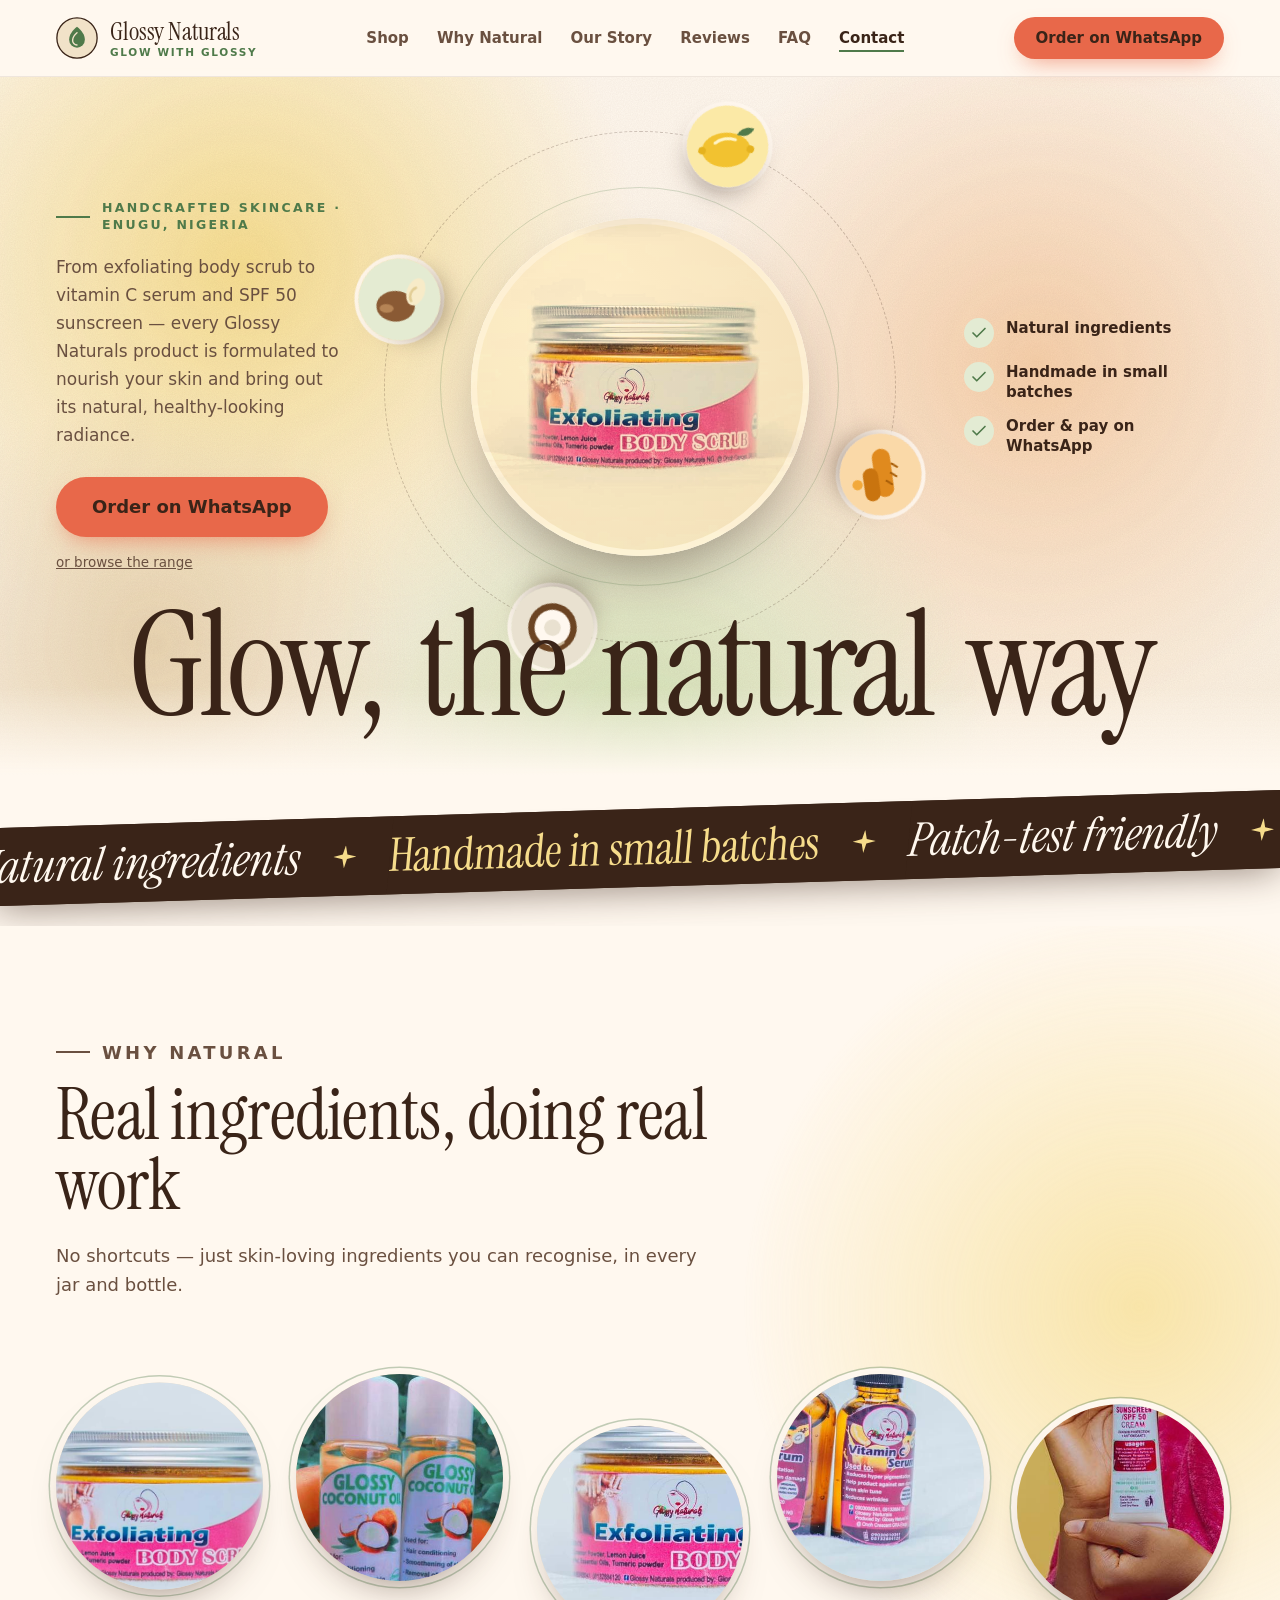
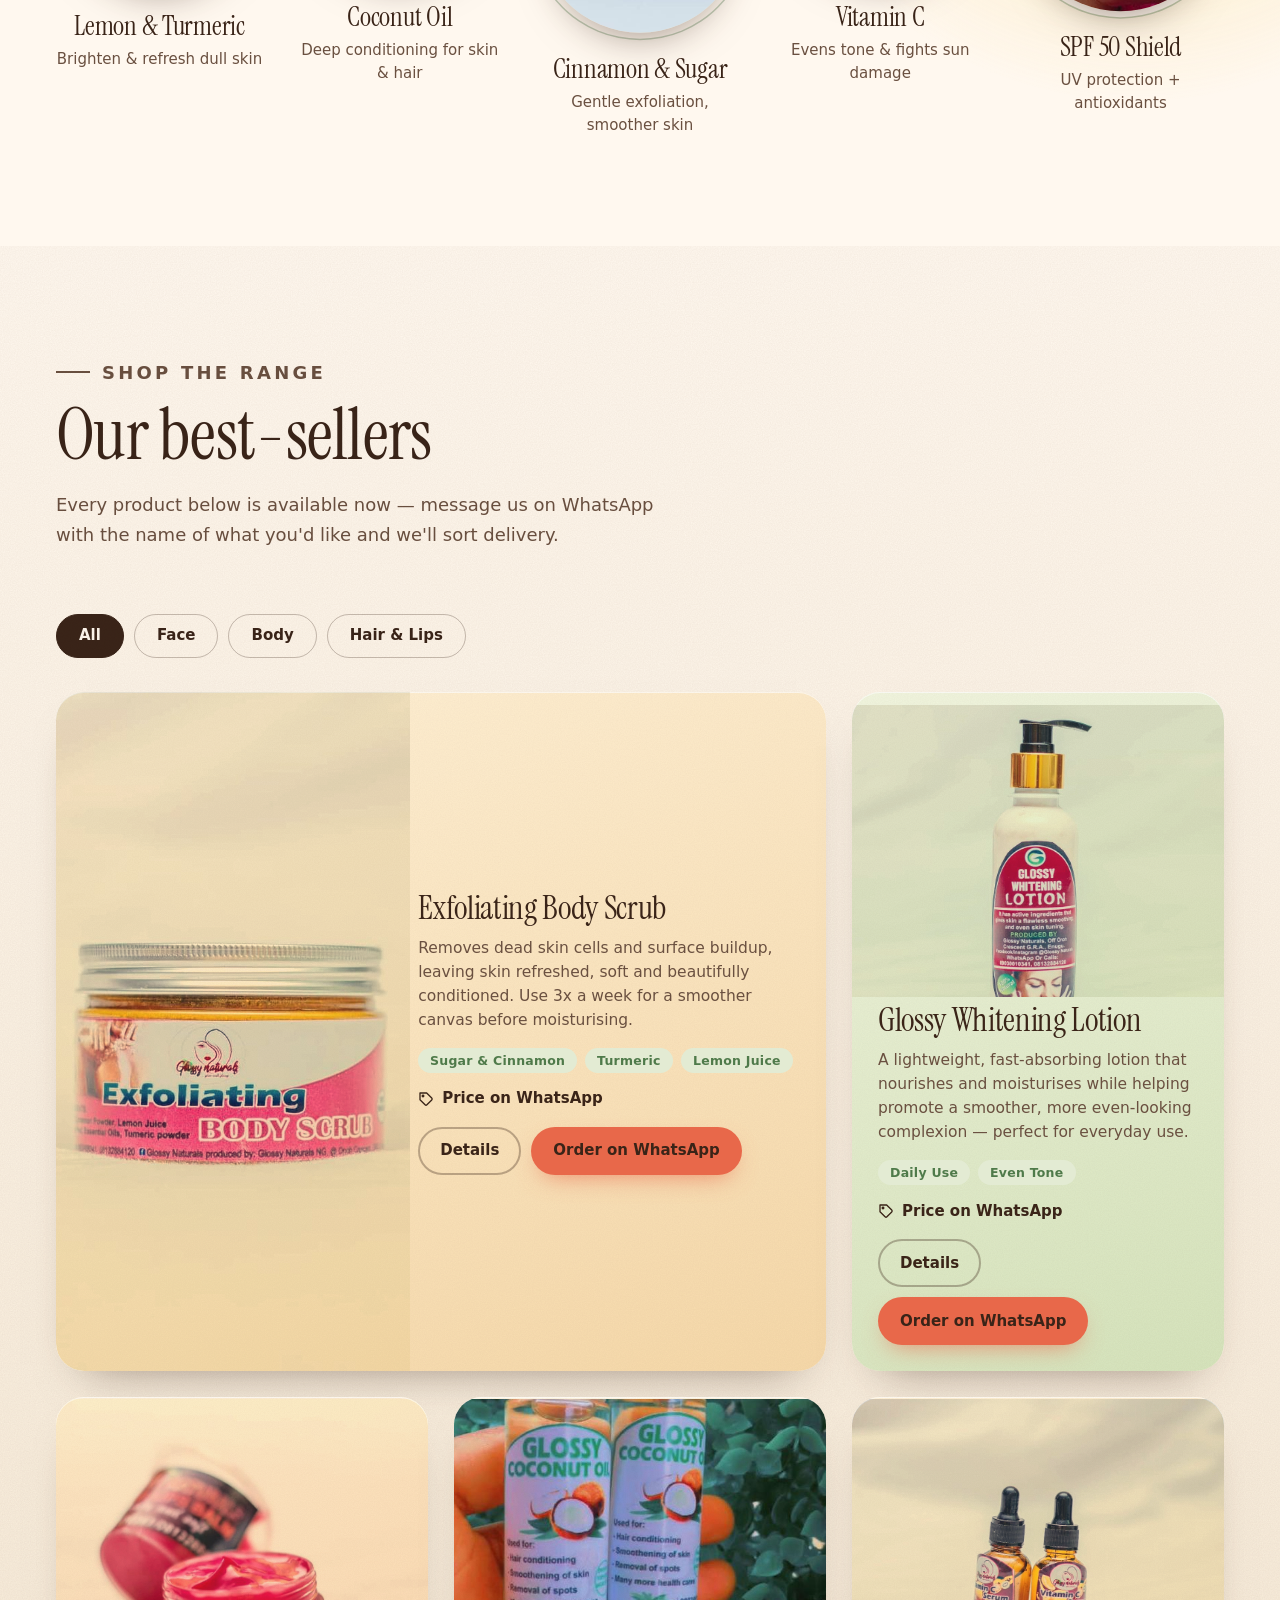
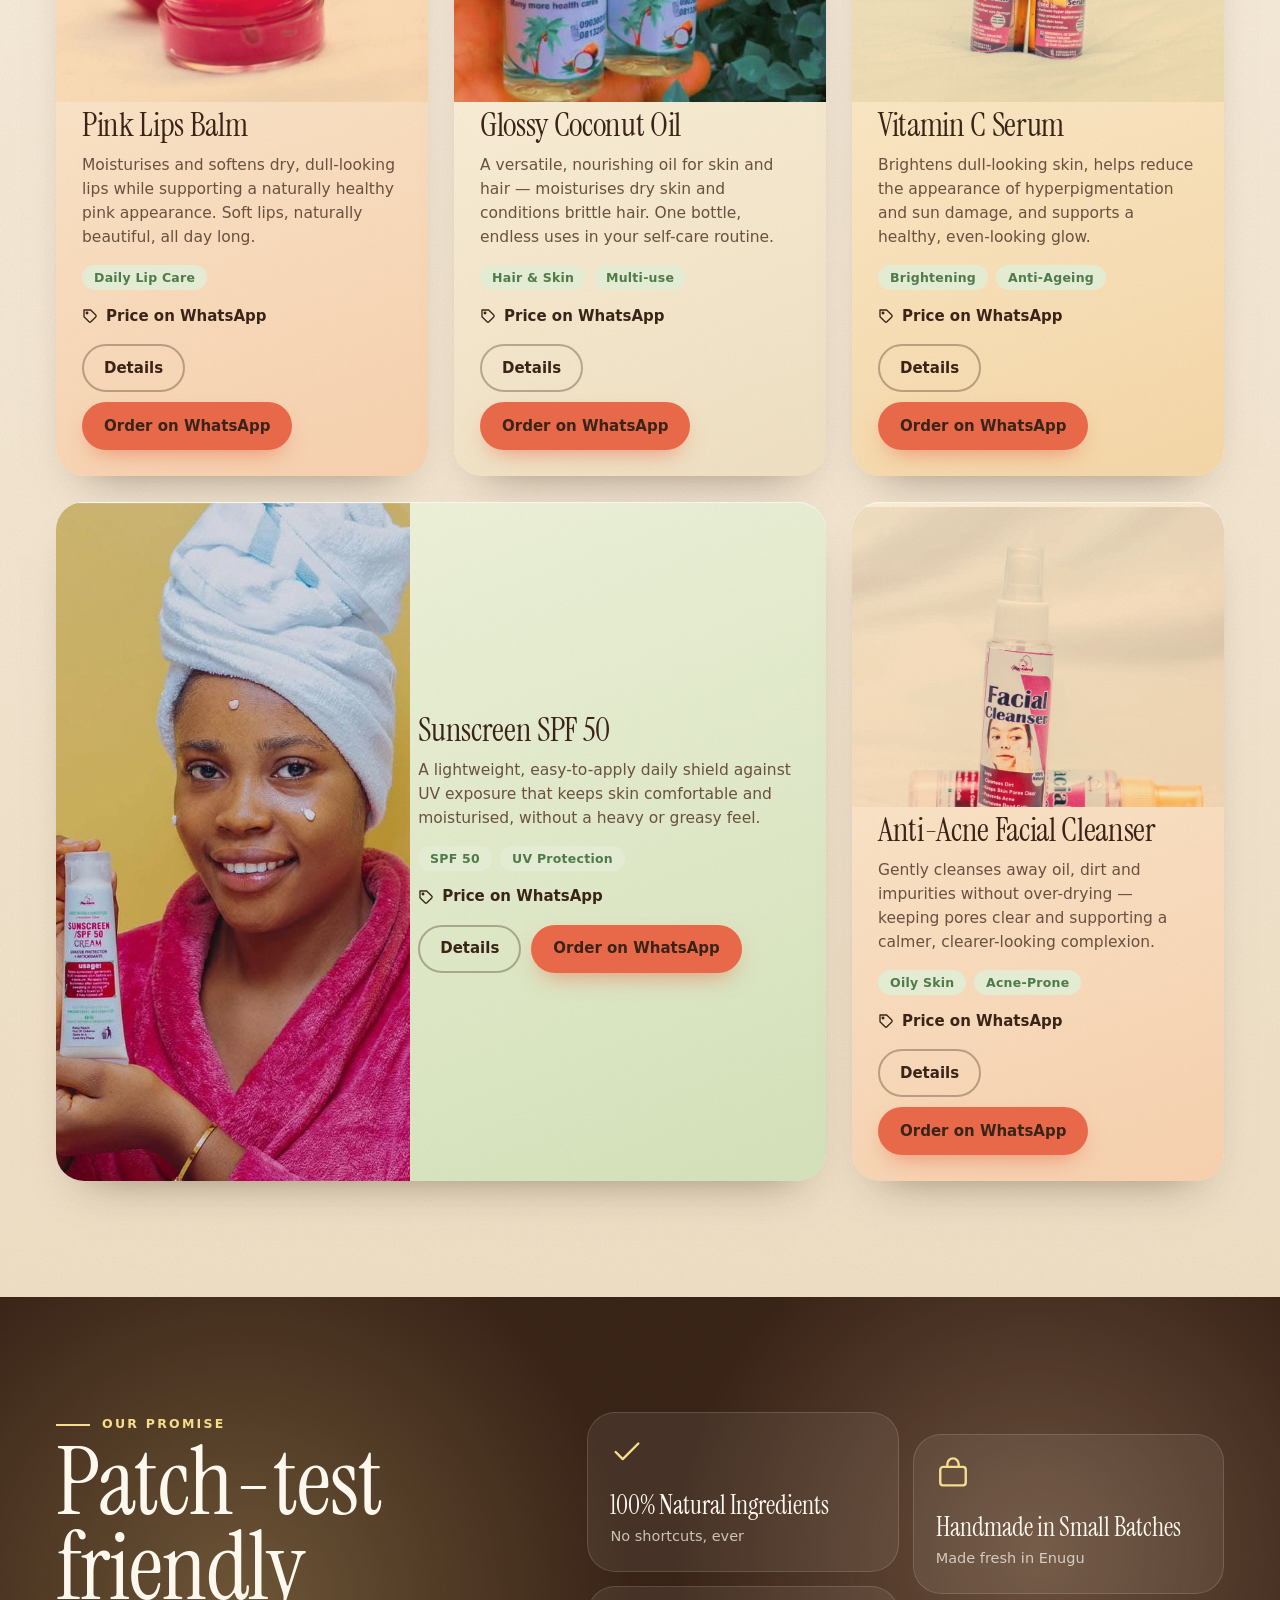
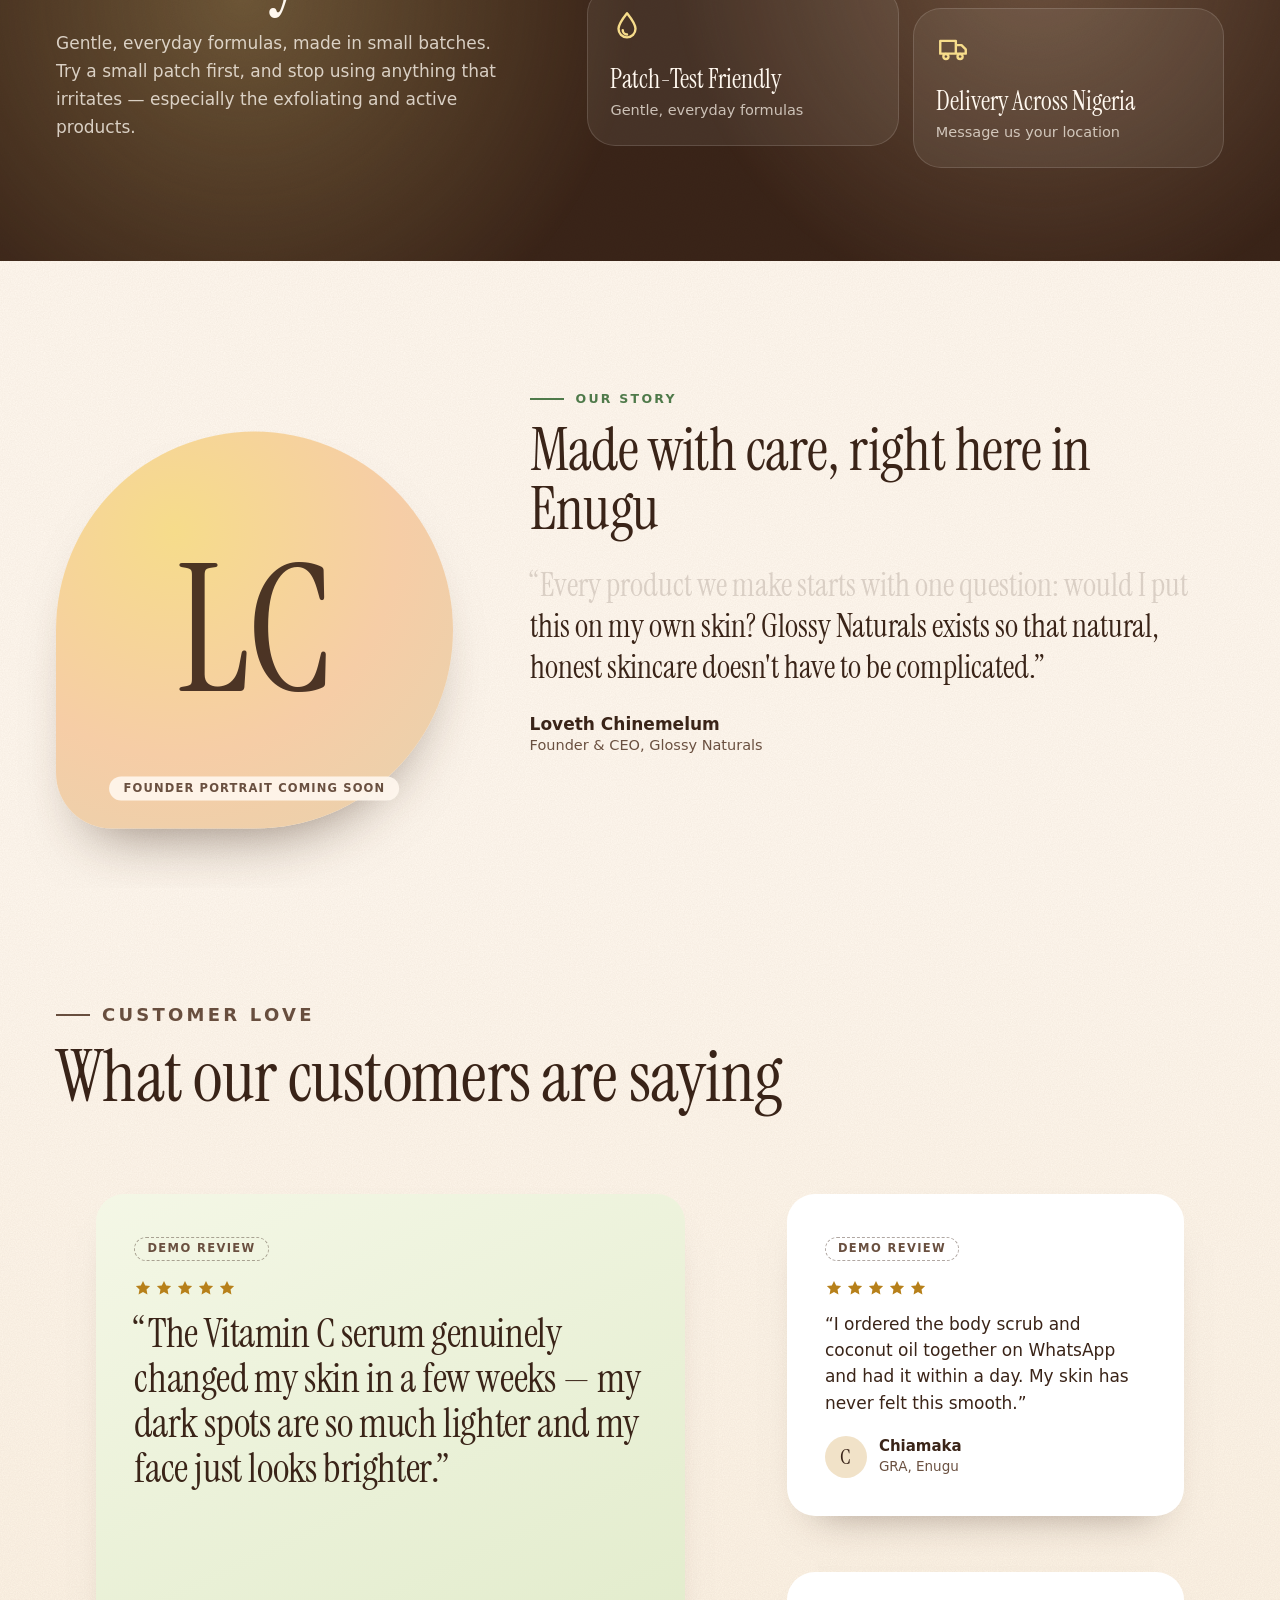
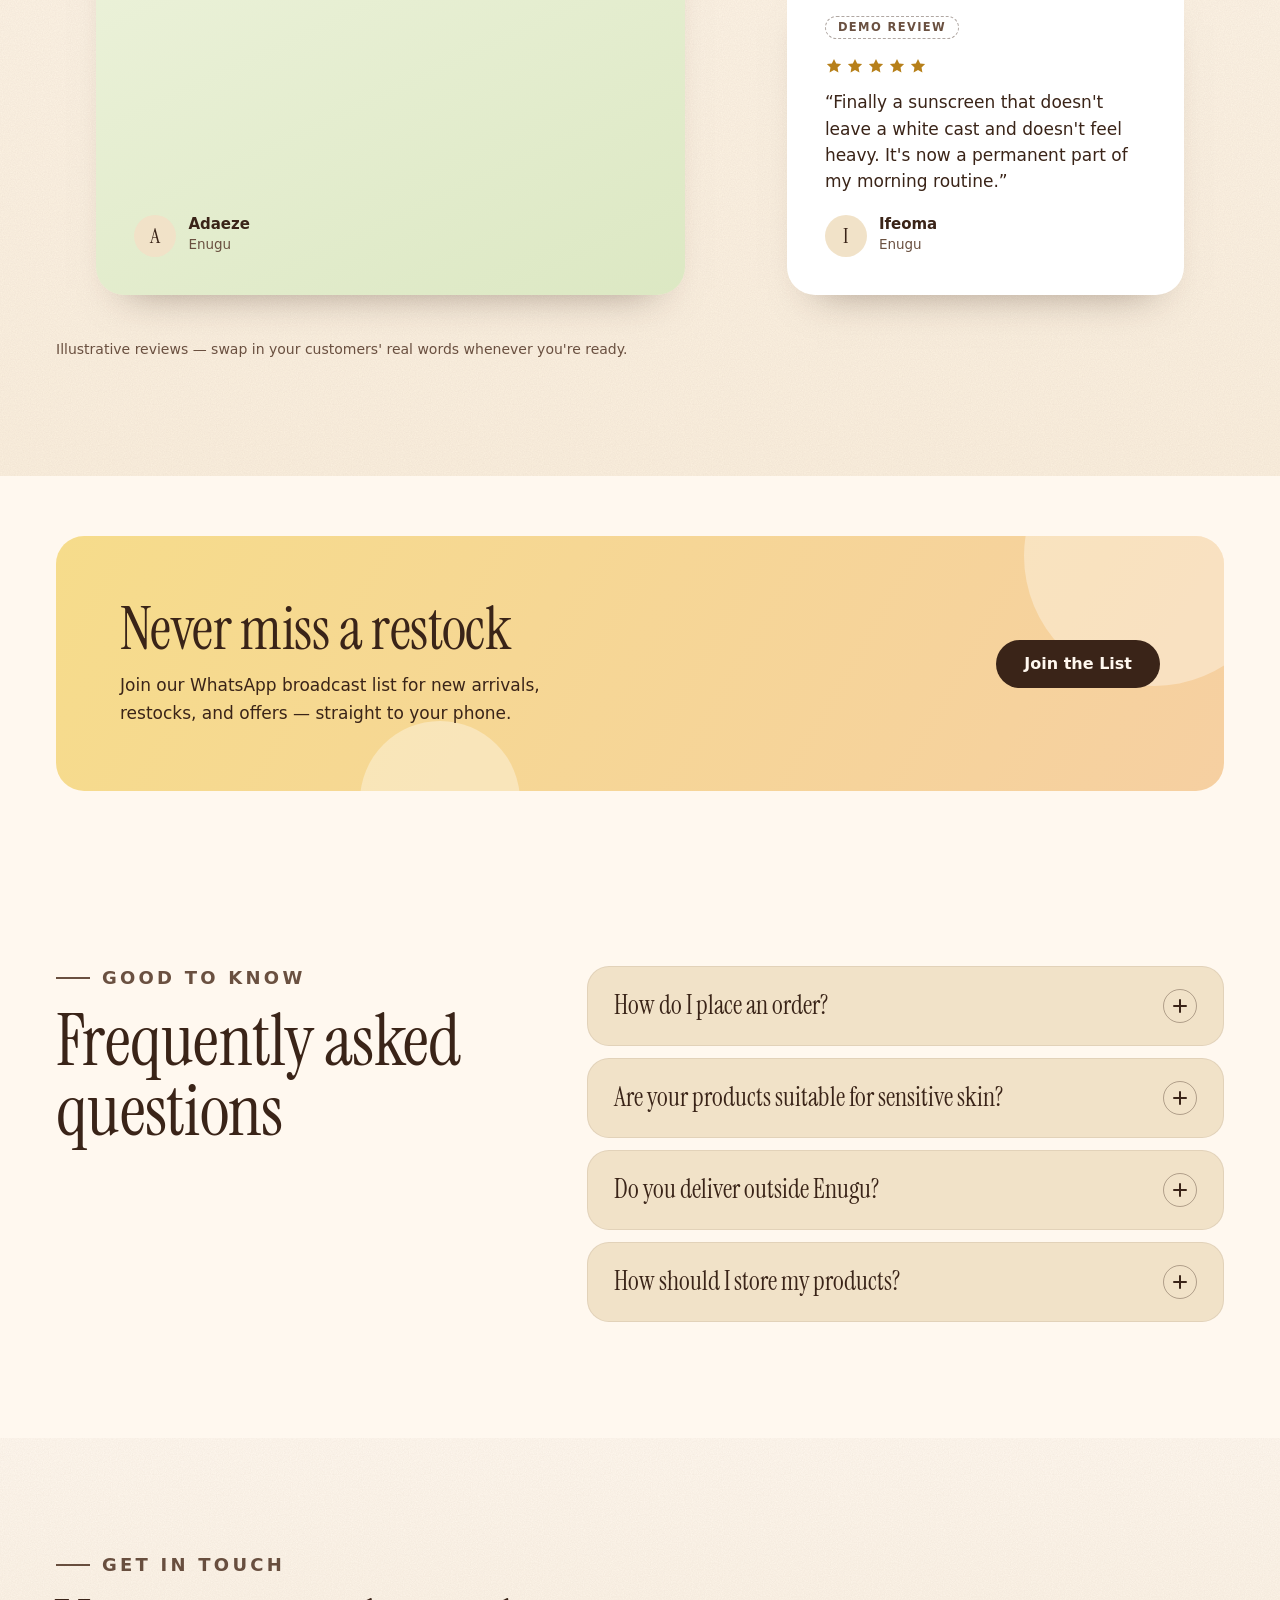
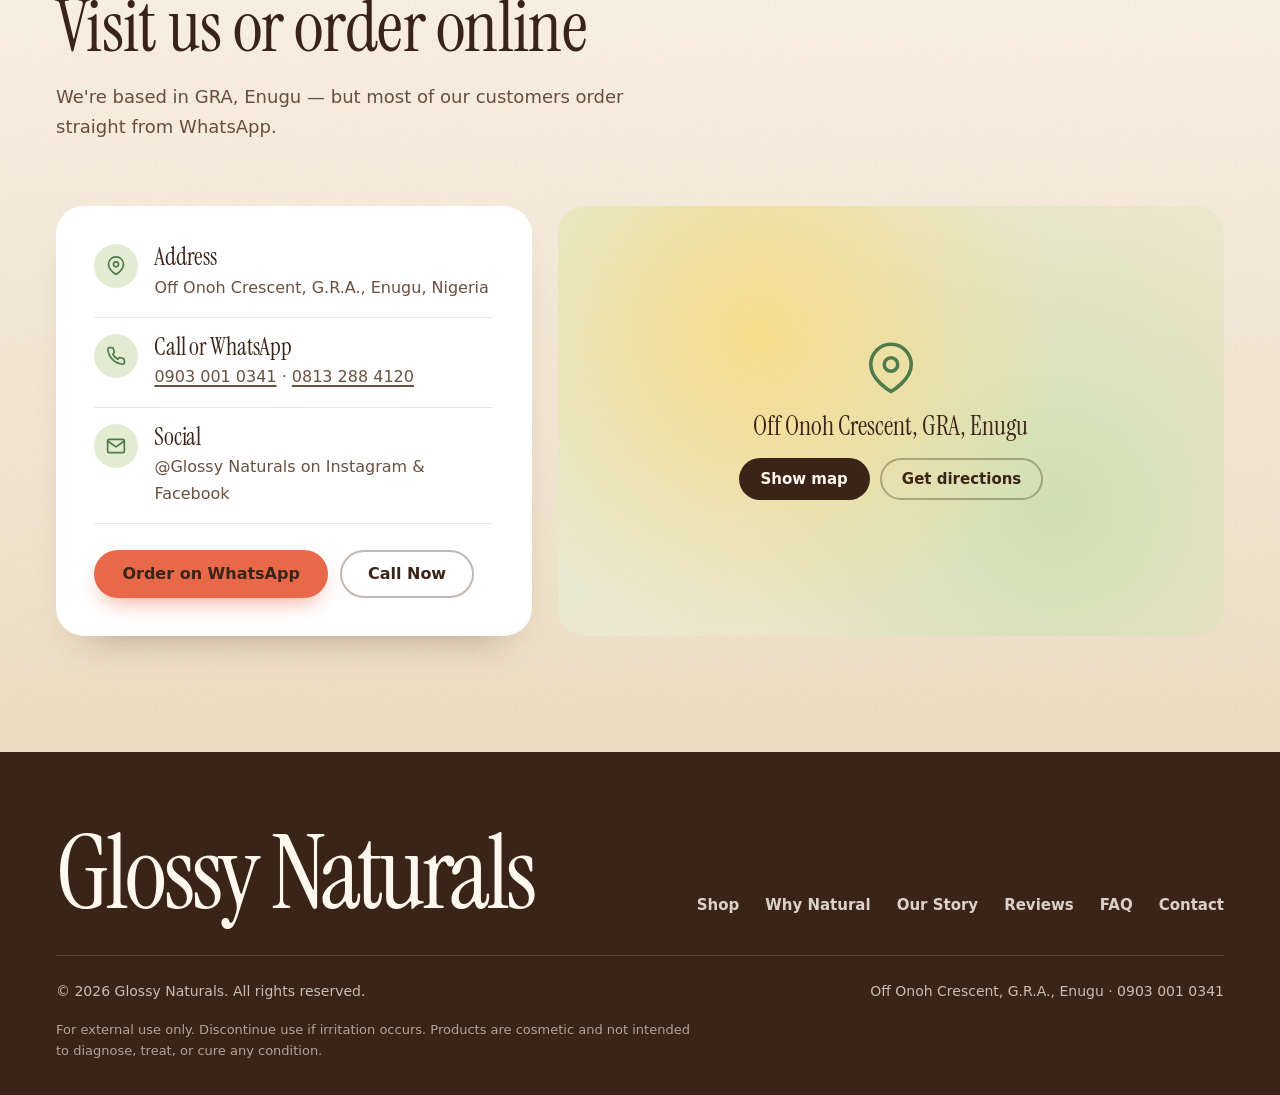
==== commit 9ea7c774: "Add full motion layer: hero intro + scroll scrub, marquee, reveals, FLIP filter, page transitions Co" ====
--- a/index.html
+++ b/index.html
@@ -42,6 +42,7 @@
 </script>
 <link rel="stylesheet" href="fonts/fonts.css">
 <link rel="stylesheet" href="css/style.css">
+<link rel="stylesheet" href="css/motion.css">
 </head>
 <body>
 <header>
@@ -96,10 +97,11 @@
       <div class="jar"><img src="images/scrub.jpg" alt="Glossy Naturals Exfoliating Body Scrub jar" width="1080" height="1080" fetchpriority="high"></div>
       <div class="orbit"><div class="slot s1"><div class="med" role="img" aria-label="Lemon"><svg viewBox="0 0 64 64" aria-hidden="true" focusable="false"><circle cx="32" cy="32" r="32" fill="#FBE9A6"/><ellipse cx="32" cy="35" rx="19" ry="13.5" transform="rotate(-22 32 35)" fill="#F2C230"/><circle cx="14.5" cy="42" r="3" fill="#E5B21E"/><circle cx="49.5" cy="28" r="3" fill="#E5B21E"/><path d="M36 21c1-6 6-9 11-9-1 6-5 9-11 9z" fill="#4F7A4A"/><path d="M22 33c3-5 9-8 14-8" fill="none" stroke="#FFF4C4" stroke-width="2.4" stroke-linecap="round"/></svg></div></div><div class="slot s2"><div class="med" role="img" aria-label="Turmeric"><svg viewBox="0 0 64 64" aria-hidden="true" focusable="false"><circle cx="32" cy="32" r="32" fill="#FAD9A8"/><g transform="rotate(-28 32 32)"><rect x="12" y="23" width="38" height="14" rx="7" fill="#E08A1E"/><rect x="26" y="34" width="26" height="12" rx="6" fill="#C9740F"/></g><g fill="none" stroke="#A85E08" stroke-width="1.6" stroke-linecap="round"><path d="M22 22l-1 5M29 20l-1 5M36 21l-1 5"/></g><circle cx="46" cy="46" r="4" fill="#F2A93B"/></svg></div></div><div class="slot s3"><div class="med" role="img" aria-label="Coconut"><svg viewBox="0 0 64 64" aria-hidden="true" focusable="false"><circle cx="32" cy="32" r="32" fill="#E9E1D0"/><circle cx="32" cy="32" r="19" fill="#6B4423"/><circle cx="32" cy="32" r="14" fill="#FFF8EF"/><circle cx="32" cy="32" r="6.5" fill="#E9E1D0"/><path d="M20 24a15 15 0 0 1 8-6" fill="none" stroke="#C9B79A" stroke-width="2" stroke-linecap="round"/></svg></div></div><div class="slot s4"><div class="med" role="img" aria-label="Shea butter"><svg viewBox="0 0 64 64" aria-hidden="true" focusable="false"><circle cx="32" cy="32" r="32" fill="#E4EBD2"/><ellipse cx="26" cy="31" rx="12" ry="15" transform="rotate(-18 26 31)" fill="#8A5A34"/><ellipse cx="22" cy="25" rx="3.4" ry="5.5" transform="rotate(-18 22 25)" fill="#B58455"/><ellipse cx="42" cy="42" rx="11" ry="7" fill="#F7EBC8"/><path d="M34 41c3-3 8-3 11 0" fill="none" stroke="#E2CE96" stroke-width="2" stroke-linecap="round"/></svg></div></div></div>
     </div>
-    <ul class="hero-trust"><li><svg viewBox="0 0 24 24" aria-hidden="true" focusable="false"><path d="M20 6L9 17l-5-5"/></svg>Natural ingredients</li><li><svg viewBox="0 0 24 24" aria-hidden="true" focusable="false"><path d="M20 6L9 17l-5-5"/></svg>Handmade in small batches</li><li><svg viewBox="0 0 24 24" aria-hidden="true" focusable="false"><path d="M20 6L9 17l-5-5"/></svg>Order &amp; pay on WhatsApp</li></ul>
-    <h1 class="hero-title">Glow, the natural way</h1>
-  </div>
-</section>
+    <ul class="hero-trust"><li><svg viewBox="0 0 24 24" aria-hidden="true" focusable="false"><path d="M20 6L9 17l-5-5" pathLength="1"/></svg>Natural ingredients</li><li><svg viewBox="0 0 24 24" aria-hidden="true" focusable="false"><path d="M20 6L9 17l-5-5" pathLength="1"/></svg>Handmade in small batches</li><li><svg viewBox="0 0 24 24" aria-hidden="true" focusable="false"><path d="M20 6L9 17l-5-5" pathLength="1"/></svg>Order &amp; pay on WhatsApp</li></ul>
+    <h1 class="hero-title"><span class="w"><span>Glow,</span></span> <span class="w"><span>the</span></span> <span class="w"><span>natural</span></span> <span class="w"><span>way</span></span></h1>
+  </div>
+</section>
+<div class="marquee" aria-hidden="true"><div class="band"><div class="band-track"><div class="band-group"><span>Natural ingredients</span><span>Handmade in small batches</span><span>Patch-test friendly</span><span>Delivery across Nigeria</span><span>Made in Enugu</span><span>Order on WhatsApp</span></div><div class="band-group"><span>Natural ingredients</span><span>Handmade in small batches</span><span>Patch-test friendly</span><span>Delivery across Nigeria</span><span>Made in Enugu</span><span>Order on WhatsApp</span></div></div></div></div>
 
 <section class="section ingredients" id="ingredients">
   <div class="mesh" aria-hidden="true"><i class="b1"></i></div>
@@ -279,7 +281,7 @@
       <p class="lede">Gentle, everyday formulas, made in small batches. Try a small patch first, and stop using anything that irritates &mdash; especially the exfoliating and active products.</p>
     </div>
     <ul class="promise-list">
-      <li class="reveal"><svg viewBox="0 0 24 24" aria-hidden="true" focusable="false"><path d="M20 6L9 17l-5-5"/></svg><strong>100% Natural Ingredients</strong><span>No shortcuts, ever</span></li>
+      <li class="reveal"><svg viewBox="0 0 24 24" aria-hidden="true" focusable="false"><path d="M20 6L9 17l-5-5" pathLength="1"/></svg><strong>100% Natural Ingredients</strong><span>No shortcuts, ever</span></li>
       <li class="reveal"><svg viewBox="0 0 24 24" aria-hidden="true" focusable="false"><rect x="3" y="7" width="18" height="13" rx="2"/><path d="M8 7V5a4 4 0 018 0v2"/></svg><strong>Handmade in Small Batches</strong><span>Made fresh in Enugu</span></li>
       <li class="reveal"><svg viewBox="0 0 24 24" aria-hidden="true" focusable="false"><path d="M12 3c-4 5-6 8-6 11a6 6 0 0012 0c0-3-2-6-6-11z"/><path d="M9 15a3 3 0 003 3"/></svg><strong>Patch-Test Friendly</strong><span>Gentle, everyday formulas</span></li>
       <li class="reveal"><svg viewBox="0 0 24 24" aria-hidden="true" focusable="false"><path d="M3 7h11v9H3zM14 10h4l3 3v3h-7z"/><circle cx="7" cy="18" r="1.8"/><circle cx="17" cy="18" r="1.8"/></svg><strong>Delivery Across Nigeria</strong><span>Message us your location</span></li>
@@ -453,6 +455,7 @@
 </div>
 
 <script src="js/script.js"></script>
+<script src="js/motion.js"></script>
 
 </body>
 </html>
--- a/css/motion.css
+++ b/css/motion.css
@@ -0,0 +1,247 @@
+/* Glossy Naturals: motion layer. Loaded after style.css; driven by js/motion.js.
+   Rules: animate transform/opacity/translate/scale/rotate only; everything sits behind
+   prefers-reduced-motion:no-preference; hidden states only exist once JS adds .mpre. */
+@media (prefers-reduced-motion:no-preference){
+:root{--out:cubic-bezier(.16,1,.3,1);--spring:cubic-bezier(.34,1.56,.64,1)}
+
+/* ================= page transitions (cross-document View Transitions) ================= */
+@view-transition{navigation:auto}
+::view-transition-old(root){animation:vtOut .32s var(--ease) both}
+::view-transition-new(root){animation:vtIn .55s var(--out) both}
+@keyframes vtOut{to{opacity:0;transform:scale(.985)}}
+@keyframes vtIn{from{opacity:0;transform:translateY(16px)}}
+header{view-transition-name:site-header}
+.vt-pimg,.pd-image{view-transition-name:pimg}
+::view-transition-group(pimg){animation-duration:.6s;animation-timing-function:var(--out)}
+
+/* ================= global chrome ================= */
+.progress{position:fixed;left:0;top:0;width:100%;height:3px;z-index:90;pointer-events:none;transform-origin:0 50%;transform:scaleX(0);background:linear-gradient(90deg,var(--coral),var(--lemon) 55%,var(--leaf))}
+header{transition:translate .45s var(--out),box-shadow .3s,background-color .3s}
+header.scrolled{box-shadow:0 14px 30px -22px rgba(58,36,24,.55);background:rgba(255,248,239,.94)}
+header.hide{translate:0 -105%}
+.nav-wrap{transition:min-height .3s var(--out)}
+header.scrolled .nav-wrap{min-height:calc(var(--nav,76px) - 14px)}
+.links a.active{color:var(--cocoa)}
+.links a.active::after{transform:scaleX(1)}
+.logo .mark{transition:transform .6s var(--spring)}
+.logo:hover .mark{transform:rotate(-14deg) scale(1.1)}
+
+.cursor,.cursor-ring{position:fixed;left:0;top:0;z-index:95;pointer-events:none;border-radius:50%;opacity:0;transition:opacity .3s}
+.cursor{width:7px;height:7px;margin:-3.5px 0 0 -3.5px;background:var(--coral)}
+.cursor-ring{width:38px;height:38px;margin:-19px 0 0 -19px;border:1.5px solid rgba(58,36,24,.42);transition:opacity .3s,scale .35s var(--out),background-color .3s,border-color .3s}
+.cursor-on .cursor,.cursor-on .cursor-ring{opacity:1}
+.cursor-ring.hot{scale:1.9;background:rgba(232,104,74,.14);border-color:var(--coral)}
+.cursor-ring.down{scale:.7}
+
+/* ================= buttons ================= */
+.btn{position:relative;overflow:hidden;isolation:isolate;transition:transform .2s var(--ease),box-shadow .2s var(--ease),background-color .2s,color .2s,border-color .2s,translate .35s var(--out)}
+.btn::before{content:"";position:absolute;inset:-30% -10%;z-index:-1;background:linear-gradient(105deg,transparent 38%,rgba(255,255,255,.55) 50%,transparent 62%);translate:-130% 0;pointer-events:none}
+.btn:hover::before{translate:130% 0;transition:translate .8s var(--out)}
+.btn .rip{position:absolute;width:22px;height:22px;margin:-11px 0 0 -11px;border-radius:50%;background:rgba(255,255,255,.6);pointer-events:none;animation:rip .75s var(--out) forwards}
+@keyframes rip{from{scale:0;opacity:.9}to{scale:16;opacity:0}}
+.btn svg{transition:transform .4s var(--spring)}
+.btn:hover svg{transform:translateX(3px) rotate(-8deg)}
+.hero-copy .btn-cta{animation:ctaIn .9s var(--out) .75s both,pulse 3.4s ease-out 2.6s infinite}
+.hero-copy .btn-cta:hover{animation:ctaIn .9s var(--out) .75s both}
+@keyframes pulse{
+  0%{box-shadow:0 10px 24px -10px rgba(232,104,74,.75),0 0 0 0 rgba(232,104,74,.5)}
+  70%,100%{box-shadow:0 10px 24px -10px rgba(232,104,74,.75),0 0 0 22px rgba(232,104,74,0)}
+}
+.broadcast .btn{animation:wiggle 5s ease-in-out 2s infinite}
+.broadcast .btn:hover{animation:none}
+@keyframes wiggle{0%,86%,100%{rotate:0deg}89%{rotate:-4deg}92%{rotate:4deg}95%{rotate:-2deg}98%{rotate:1deg}}
+.filter-btn{transition:background-color .25s,color .25s,border-color .25s,transform .35s var(--spring)}
+.filter-btn:hover{transform:translateY(-3px)}
+.filter-btn:active{transform:scale(.94)}
+
+/* ================= hero: load sequence ================= */
+.hero-title .w{display:inline-block;overflow:hidden;vertical-align:top;padding:.1em .05em .18em;margin:-.1em -.05em -.18em}
+.hero-title .w>span{display:inline-block;animation:wordUp 1.15s var(--out) both}
+.hero-title .w:nth-child(1)>span{animation-delay:.1s}
+.hero-title .w:nth-child(2)>span{animation-delay:.24s}
+.hero-title .w:nth-child(3)>span{animation-delay:.38s}
+.hero-title .w:nth-child(4)>span{animation-delay:.52s}
+@keyframes wordUp{from{transform:translateY(112%) rotate(5deg)}}
+.hero-copy .kicker{animation:rise .9s var(--out) .15s both}
+.hero-copy .kicker::before{transform-origin:left;animation:grow .9s var(--out) .3s both}
+@keyframes grow{from{transform:scaleX(0)}}
+.hero-copy .lead{animation:rise .9s var(--out) .4s both}
+.hero-copy .note{animation:rise .9s var(--out) .95s both}
+.hero-trust li{animation:rise .8s var(--out) both}
+.hero-trust li:nth-child(1){animation-delay:.9s}
+.hero-trust li:nth-child(2){animation-delay:1.05s}
+.hero-trust li:nth-child(3){animation-delay:1.2s}
+@keyframes rise{from{opacity:0;transform:translateY(26px)}}
+@keyframes ctaIn{from{opacity:0;transform:translateY(26px) scale(.9)}}
+.hero-trust svg path{stroke-dasharray:1;animation:draw .7s var(--out) both}
+.hero-trust li:nth-child(1) svg path{animation-delay:1.3s}
+.hero-trust li:nth-child(2) svg path{animation-delay:1.45s}
+.hero-trust li:nth-child(3) svg path{animation-delay:1.6s}
+@keyframes draw{from{stroke-dashoffset:1}to{stroke-dashoffset:0}}
+
+.stage .ring{animation:ringIn 1.5s var(--out) .1s both,spin 90s linear infinite}
+.stage .ring.in2{animation:ringIn 1.5s var(--out) .3s both,spin 70s linear infinite reverse}
+@keyframes ringIn{from{scale:.55;opacity:0}}
+.jar{animation:bob 7s ease-in-out infinite,jarIn 1.3s var(--out) .2s both;translate:calc(var(--mx,0) * -16px) calc(var(--my,0) * -16px + var(--hp,0) * -34px);rotate:calc(var(--hp,0) * 28deg)}
+@keyframes jarIn{from{scale:.3;opacity:0;filter:blur(8px)}}
+.jar::after{content:"";position:absolute;inset:-25%;z-index:2;pointer-events:none;background:linear-gradient(115deg,transparent 42%,rgba(255,255,255,.65) 50%,transparent 58%);translate:-130% 0;animation:gloss 7s ease-in-out 2.2s infinite}
+@keyframes gloss{0%{translate:-130% 0}28%,100%{translate:130% 0}}
+.orbit{scale:calc(1 + var(--hp,0) * .22)}
+.med{animation:unspin 56s linear infinite,medIn 1s var(--spring) both;translate:calc(var(--mx,0) * 20px) calc(var(--my,0) * 20px)}
+.s1 .med{animation-delay:0s,.95s}.s2 .med{animation-delay:0s,1.1s}.s3 .med{animation-delay:0s,1.25s}.s4 .med{animation-delay:0s,1.4s}
+@keyframes medIn{from{scale:0;opacity:0}}
+.stage .ring{translate:calc(var(--mx,0) * 8px) calc(var(--my,0) * 8px)}
+.spark{position:absolute;z-index:3;width:var(--sz,18px);height:var(--sz,18px);background:var(--gold);clip-path:polygon(50% 0,60% 40%,100% 50%,60% 60%,50% 100%,40% 60%,0 50%,40% 40%);opacity:0;animation:twinkle 3.2s ease-in-out infinite;pointer-events:none}
+.spark.k1{left:8%;top:22%;--sz:20px;animation-delay:1.6s}
+.spark.k2{right:6%;top:14%;--sz:14px;animation-delay:2.3s;background:var(--coral)}
+.spark.k3{left:2%;bottom:30%;--sz:12px;animation-delay:2.9s;background:var(--leaf)}
+.spark.k4{right:12%;bottom:18%;--sz:22px;animation-delay:2s}
+.spark.k5{left:46%;top:-2%;--sz:13px;animation-delay:3.4s;background:var(--coral)}
+.spark.k6{right:-2%;top:52%;--sz:11px;animation-delay:2.7s;background:var(--leaf)}
+@keyframes twinkle{0%,100%{opacity:0;scale:.2;rotate:0deg}45%,55%{opacity:1;scale:1;rotate:90deg}}
+
+/* hero scroll-linked */
+.hero-copy{translate:0 calc(var(--hp,0) * -50px);opacity:calc(1 - var(--hp,0) * 1.1)}
+.hero-title{translate:0 calc(var(--hp,0) * -70px)}
+.hero-trust{translate:0 calc(var(--hp,0) * -30px)}
+.hero>.mesh{translate:0 calc(var(--hp,0) * 90px)}
+
+/* ================= marquee band ================= */
+.marquee{position:relative;z-index:3;overflow:clip;padding:34px 0 38px;background:var(--cream)}
+.band{rotate:-1.7deg;width:104%;margin-left:-2%;background:var(--cocoa);color:var(--cream);transform:skewX(calc(var(--sk,0) * 1deg));box-shadow:0 22px 40px -24px rgba(58,36,24,.7)}
+.band-track{display:flex;width:max-content;animation:marq 38s linear infinite}
+.band:hover .band-track{animation-play-state:paused}
+.band-group{display:flex;flex:none}
+.band-group span{flex:none;display:flex;background:var(--cocoa);align-items:center;padding:16px 0;font:italic 400 clamp(26px,3.6vw,50px)/1 var(--display);white-space:nowrap}
+.band-group span::after{content:"";width:.5em;height:.5em;margin:0 clamp(22px,2.6vw,40px);flex:none;background:var(--lemon);clip-path:polygon(50% 0,60% 40%,100% 50%,60% 60%,50% 100%,40% 60%,0 50%,40% 40%);animation:spinStar 9s linear infinite}
+.band-group span:nth-child(even){font-style:normal;color:var(--lemon)}
+@keyframes marq{to{transform:translate3d(-50%,0,0)}}
+@keyframes spinStar{to{rotate:360deg}}
+
+/* ================= scroll reveals ================= */
+.js .mpre{opacity:0}
+.js .mpre[data-a="rise"]{transform:translate3d(0,46px,0)}
+.js .mpre[data-a="left"]{transform:translate3d(-70px,0,0)}
+.js .mpre[data-a="right"]{transform:translate3d(70px,0,0)}
+.js .mpre[data-a="pop"]{transform:scale(.55) rotate(-10deg)}
+.js .mpre[data-a="zoom"]{transform:scale(.82)}
+.js .mpre[data-a="tilt"]{transform:perspective(1000px) translate3d(0,70px,0) rotateX(16deg) scale(.93)}
+.js .mpre[data-a="clip"]{opacity:1;clip-path:inset(0 0 100% 0 round 28px)}
+.js .mpre[data-a="words"]{opacity:1}
+.js .min{transition:opacity 1s var(--out),transform 1s var(--out),clip-path 1.1s var(--out);transition-delay:calc(var(--i,0) * 90ms)}
+.js .min[data-a="pop"]{transition-timing-function:var(--out),var(--spring),var(--out)}
+.js .min[data-a="clip"]{clip-path:inset(0 0 0 0 round 28px)}
+.js .min[data-a="words"]{transition:none}
+
+.wsplit .w{display:inline-block;overflow:hidden;vertical-align:top;padding:.08em .04em .16em;margin:-.08em -.04em -.16em}
+.wsplit .w>span{display:inline-block;transition:transform 1.05s var(--out);transition-delay:calc(var(--wi,0) * 70ms)}
+.js .wsplit.mpre .w>span{transform:translateY(115%) rotate(4deg)}
+
+.section-head .kicker::before{transform-origin:left;transition:transform .9s var(--out) .15s}
+.js .section-head.mpre .kicker::before{transform:scaleX(0)}
+
+/* product card entrance extras */
+.js .mpre .prod-img img{scale:1.24}
+.prod-img img{scale:1.08;transition:transform .7s var(--ease),scale 1.4s var(--out)}
+.min .prod-tags span{animation:tagPop .7s var(--spring) both}
+.min .prod-tags span:nth-child(1){animation-delay:.45s}
+.min .prod-tags span:nth-child(2){animation-delay:.55s}
+.min .prod-tags span:nth-child(3){animation-delay:.65s}
+@keyframes tagPop{from{opacity:0;scale:.4}}
+.prod-in::before{content:"";position:absolute;inset:0;z-index:2;pointer-events:none;opacity:0;transition:opacity .35s;background:radial-gradient(420px circle at var(--gx,50%) var(--gy,0%),rgba(255,255,255,.55),transparent 60%);mix-blend-mode:soft-light}
+.prod-in:hover::before{opacity:1}
+.prod-card h3 a{background:linear-gradient(currentColor,currentColor) 0 100%/0 2px no-repeat;transition:background-size .5s var(--out)}
+.prod-in:hover h3 a{background-size:100% 2px}
+.price-tag svg{transition:rotate .5s var(--spring)}
+.prod-in:hover .price-tag svg{rotate:-20deg}
+
+/* ingredients */
+.ing .circ{animation:floaty 7s ease-in-out infinite;transition:transform .5s var(--spring)}
+.ing:nth-child(2) .circ{animation-delay:-1.4s}
+.ing:nth-child(3) .circ{animation-delay:-2.8s}
+.ing:nth-child(4) .circ{animation-delay:-4.2s}
+.ing:nth-child(5) .circ{animation-delay:-5.6s}
+@keyframes floaty{50%{translate:0 -12px}}
+.ing .circ img{animation:kb 11s ease-in-out infinite alternate;transition:transform .8s var(--out)}
+.ing:nth-child(2n) .circ img{animation-direction:alternate-reverse}
+@keyframes kb{from{scale:1}to{scale:1.16}}
+.ing:hover .circ{transform:translateY(-8px) rotate(-5deg) scale(1.06)}
+.ing:hover .circ img{transform:scale(1.18)}
+.ing h3{transition:color .3s,translate .4s var(--out)}
+.ing:hover h3{color:var(--leaf);translate:0 -3px}
+
+/* promise */
+.js .promise-list svg *{stroke-dasharray:1;stroke-dashoffset:0;transition:stroke-dashoffset 1.1s var(--out) .45s}
+.js .promise-list .mpre svg *{stroke-dashoffset:1}
+.promise-list li{transition:background-color .35s,border-color .35s,translate .45s var(--out)}
+.promise-list li:hover{background:rgba(255,248,239,.13);border-color:rgba(246,220,139,.55);translate:0 -6px}
+
+/* founder */
+.founder-photo{animation:morph 14s ease-in-out infinite}
+@keyframes morph{
+  0%,100%{border-radius:50% 50% 50% 14%}
+  25%{border-radius:42% 58% 52% 22%}
+  50%{border-radius:58% 42% 36% 46%}
+  75%{border-radius:48% 52% 60% 18%}
+}
+.founder-photo .initials{animation:bob 6s ease-in-out infinite}
+.js .qw{opacity:.16;transition:opacity .45s}
+.js .qw.on{opacity:1}
+
+/* reviews */
+.min .stars svg{animation:starPop .6s var(--spring) both}
+.min .stars svg:nth-child(1){animation-delay:.4s}
+.min .stars svg:nth-child(2){animation-delay:.5s}
+.min .stars svg:nth-child(3){animation-delay:.6s}
+.min .stars svg:nth-child(4){animation-delay:.7s}
+.min .stars svg:nth-child(5){animation-delay:.8s}
+@keyframes starPop{from{scale:0;rotate:-90deg;opacity:0}60%{scale:1.35}}
+.rev-card{transition:translate .5s var(--out),box-shadow .5s}
+.rev-card:hover{translate:0 -8px;box-shadow:0 34px 50px -28px rgba(58,36,24,.55)}
+.rev-avatar{transition:transform .5s var(--spring)}
+.rev-card:hover .rev-avatar{transform:rotate(-12deg) scale(1.12)}
+
+/* broadcast */
+.broadcast .container{background-size:220% 220%;animation:shimmer 14s ease-in-out infinite alternate}
+@keyframes shimmer{from{background-position:0% 40%}to{background-position:100% 60%}}
+.broadcast .container::before,.broadcast .container::after{content:"";position:absolute;border-radius:50%;pointer-events:none;background:rgba(255,255,255,.35)}
+.broadcast .container::before{width:260px;height:260px;right:-60px;top:-110px;animation:drift2 16s ease-in-out infinite alternate}
+.broadcast .container::after{width:160px;height:160px;left:26%;bottom:-90px;animation:drift3 19s ease-in-out infinite alternate}
+
+/* FAQ */
+.faq-item{transition:background-color .3s,translate .4s var(--out),box-shadow .4s}
+.faq-item:hover{translate:4px 0}
+.faq-item[open]{box-shadow:0 24px 36px -28px rgba(58,36,24,.5)}
+.faq-item[open] .faq-a{animation:faqIn .5s var(--out) both}
+@keyframes faqIn{from{opacity:0;translate:0 -8px}}
+
+/* contact */
+.info-row .ic{transition:transform .5s var(--spring),background-color .3s,color .3s}
+.info-row:hover .ic{transform:rotate(-10deg) scale(1.12);background:var(--leaf);color:var(--cream)}
+.map-facade svg{animation:pin 2.6s ease-in-out infinite}
+@keyframes pin{0%,100%{translate:0 0}40%{translate:0 -14px}55%{translate:0 0}70%{translate:0 -5px}}
+
+/* footer */
+.foot-links a{transition:color .25s,translate .35s var(--out)}
+.foot-links a:hover{translate:0 -3px}
+
+/* ================= mobile sticky CTA ================= */
+@media (max-width:820px){
+  .js .sticky-cta{translate:0 115%;transition:translate .55s var(--out)}
+  .js .sticky-cta.show{translate:0 0}
+}
+
+/* ================= product pages ================= */
+.pd-image.reveal{animation:imgIn 1.2s var(--out) .1s both}
+@keyframes imgIn{from{clip-path:inset(0 0 100% 0 round 28px);scale:1.06}to{clip-path:inset(0 0 0 0 round 28px)}}
+.pd-image img{animation:pdZoom 1.8s var(--out) .1s both}
+@keyframes pdZoom{from{scale:1.25}}
+.pd-hero .eyebrow{animation:rise .8s var(--out) .2s both}
+.pd-summary{animation:rise .9s var(--out) .45s both}
+.pd-hero .prod-tags{animation:rise .9s var(--out) .55s both}
+.pd-price{animation:rise .9s var(--out) .62s both}
+.pd-ctas{animation:rise .9s var(--out) .7s both}
+.breadcrumb{animation:rise .7s var(--out) both}
+.pd-benefits li svg path{stroke-dasharray:1;stroke-dashoffset:0;transition:stroke-dashoffset .8s var(--out) .3s}
+.js .pd-benefits li.mpre svg path{stroke-dashoffset:1}
+}
